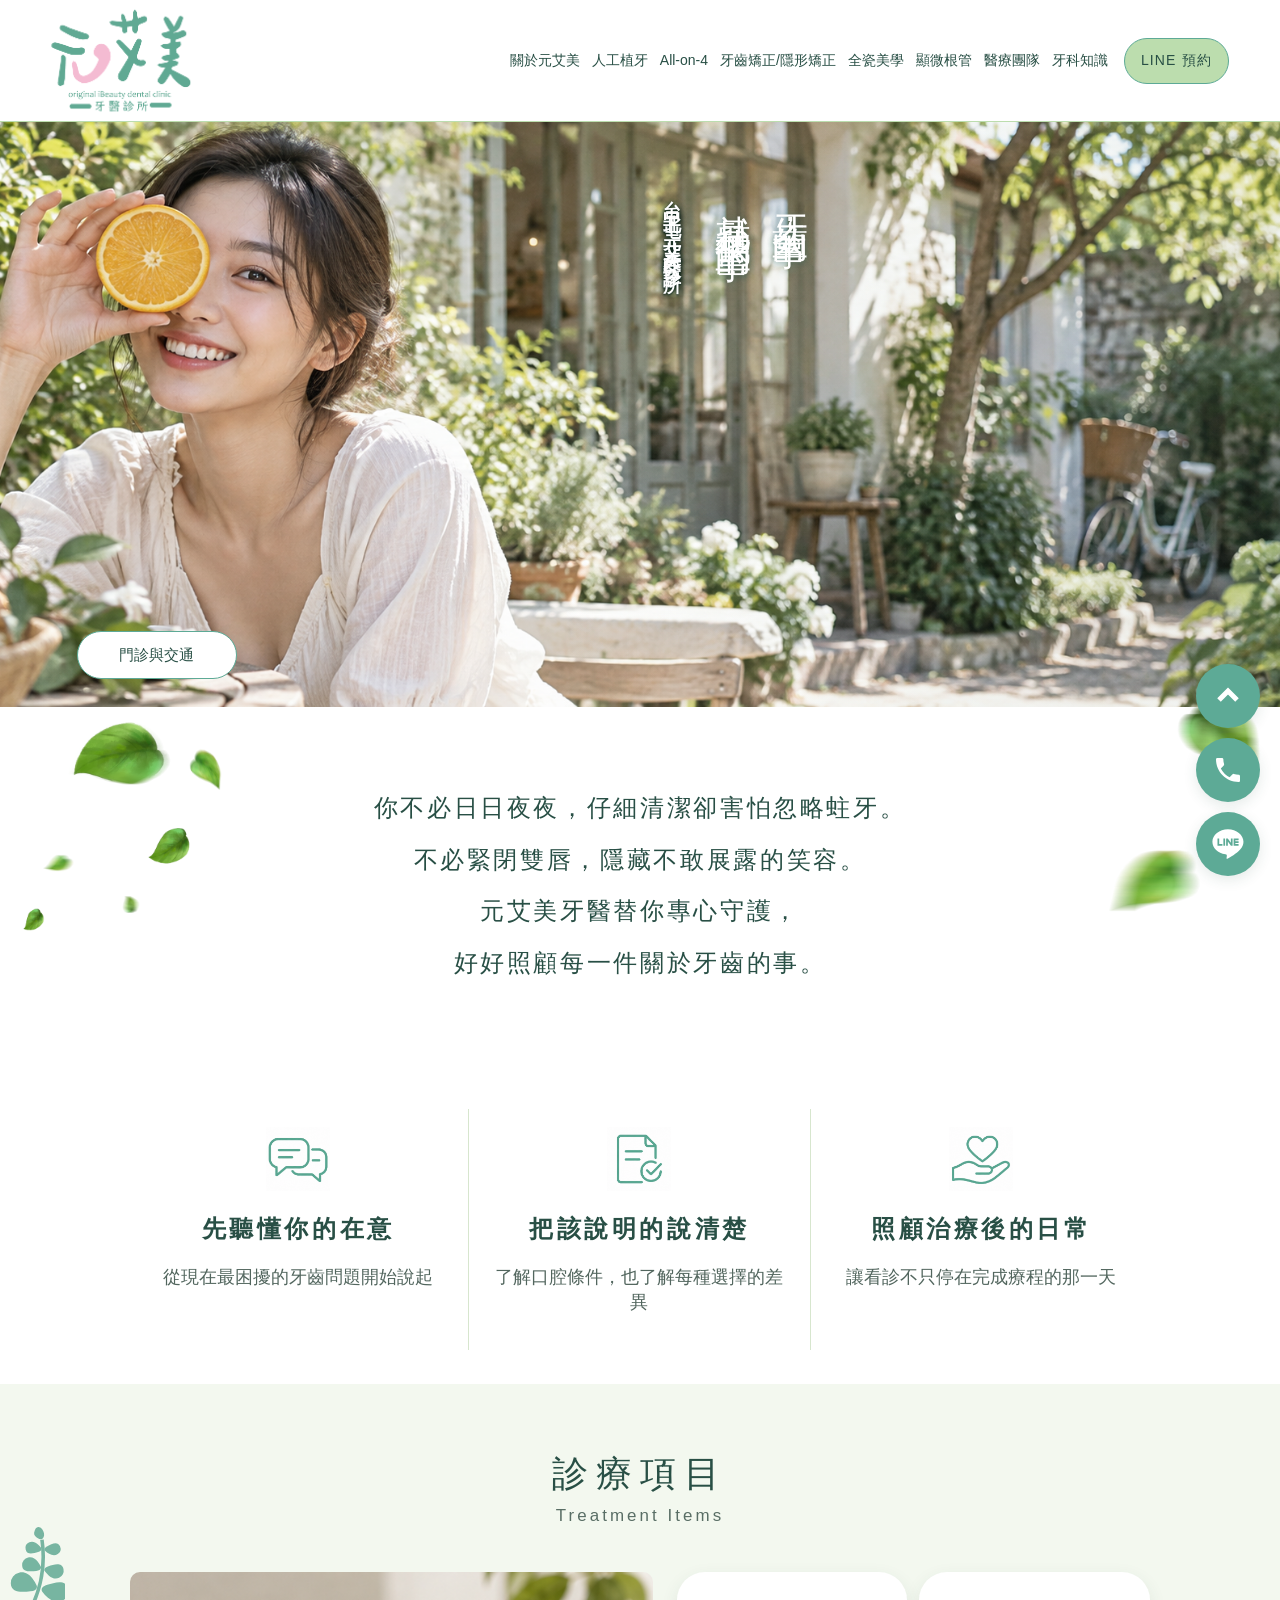
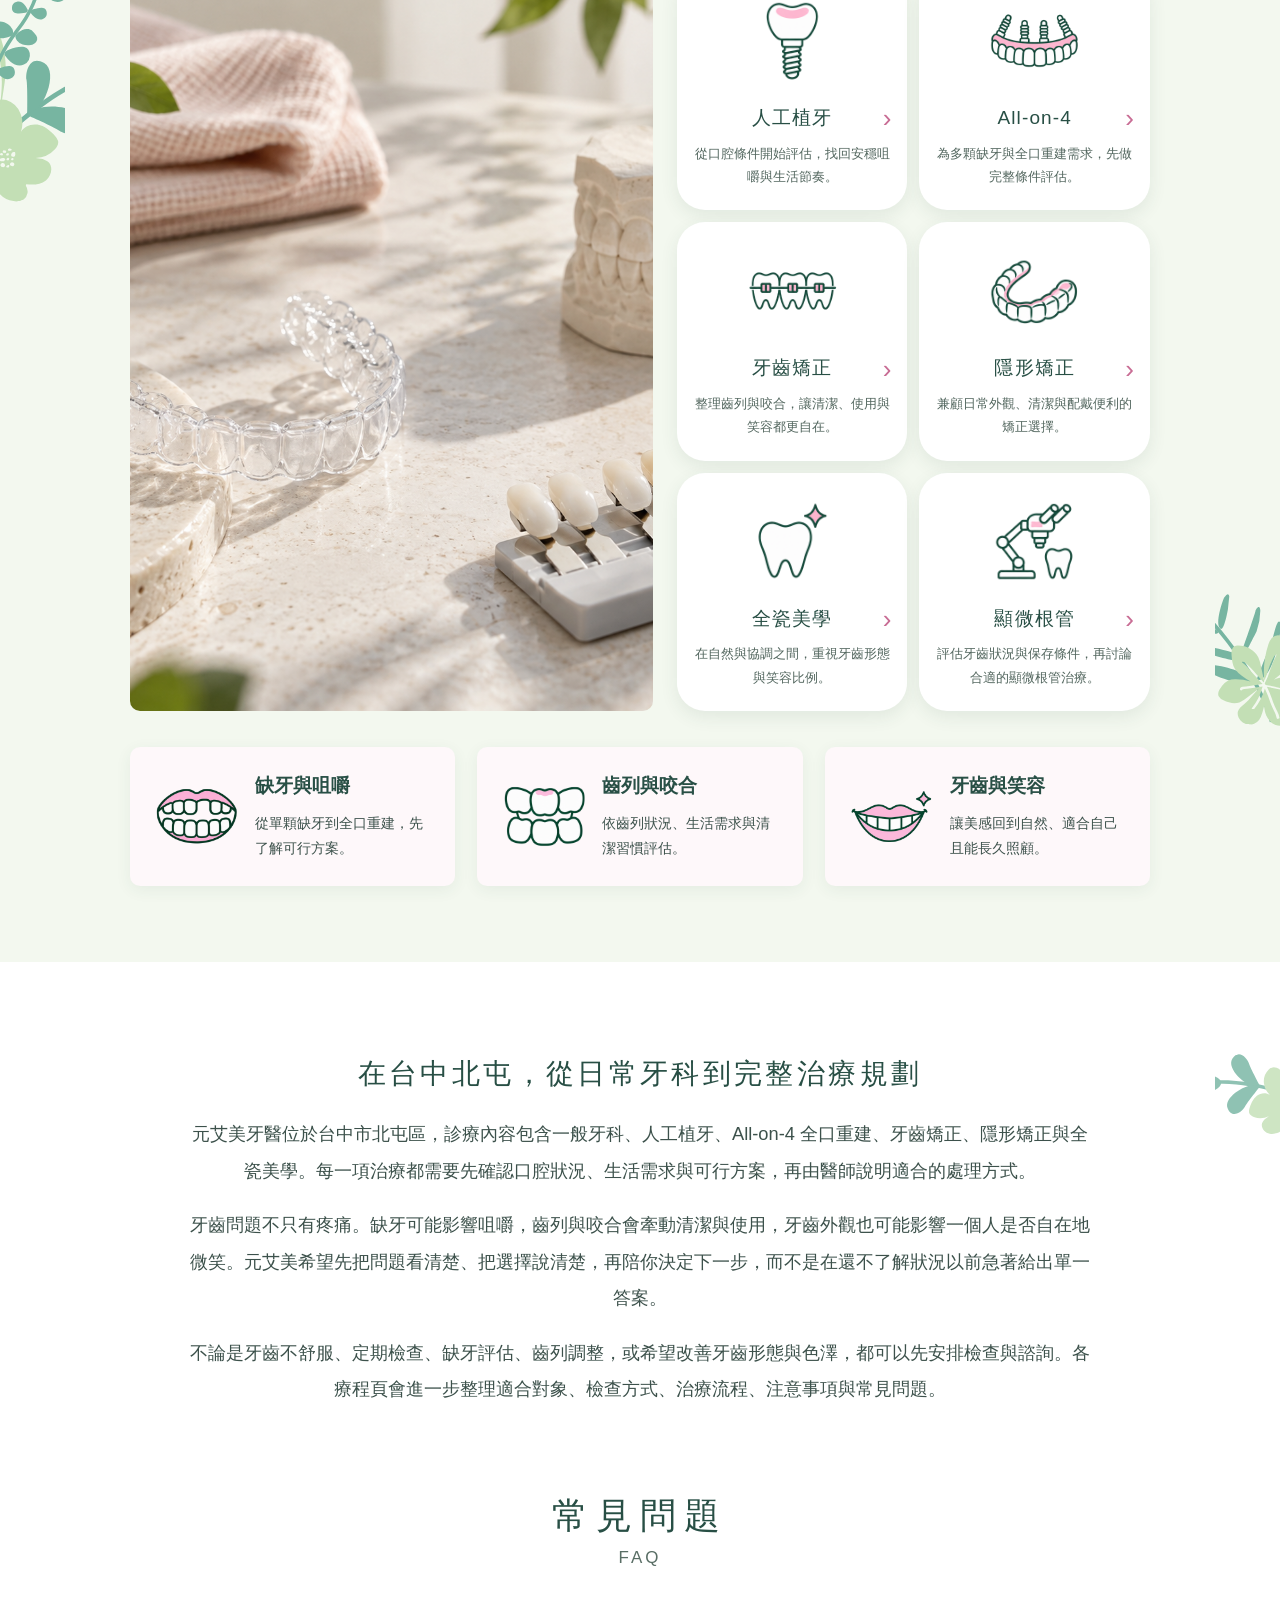
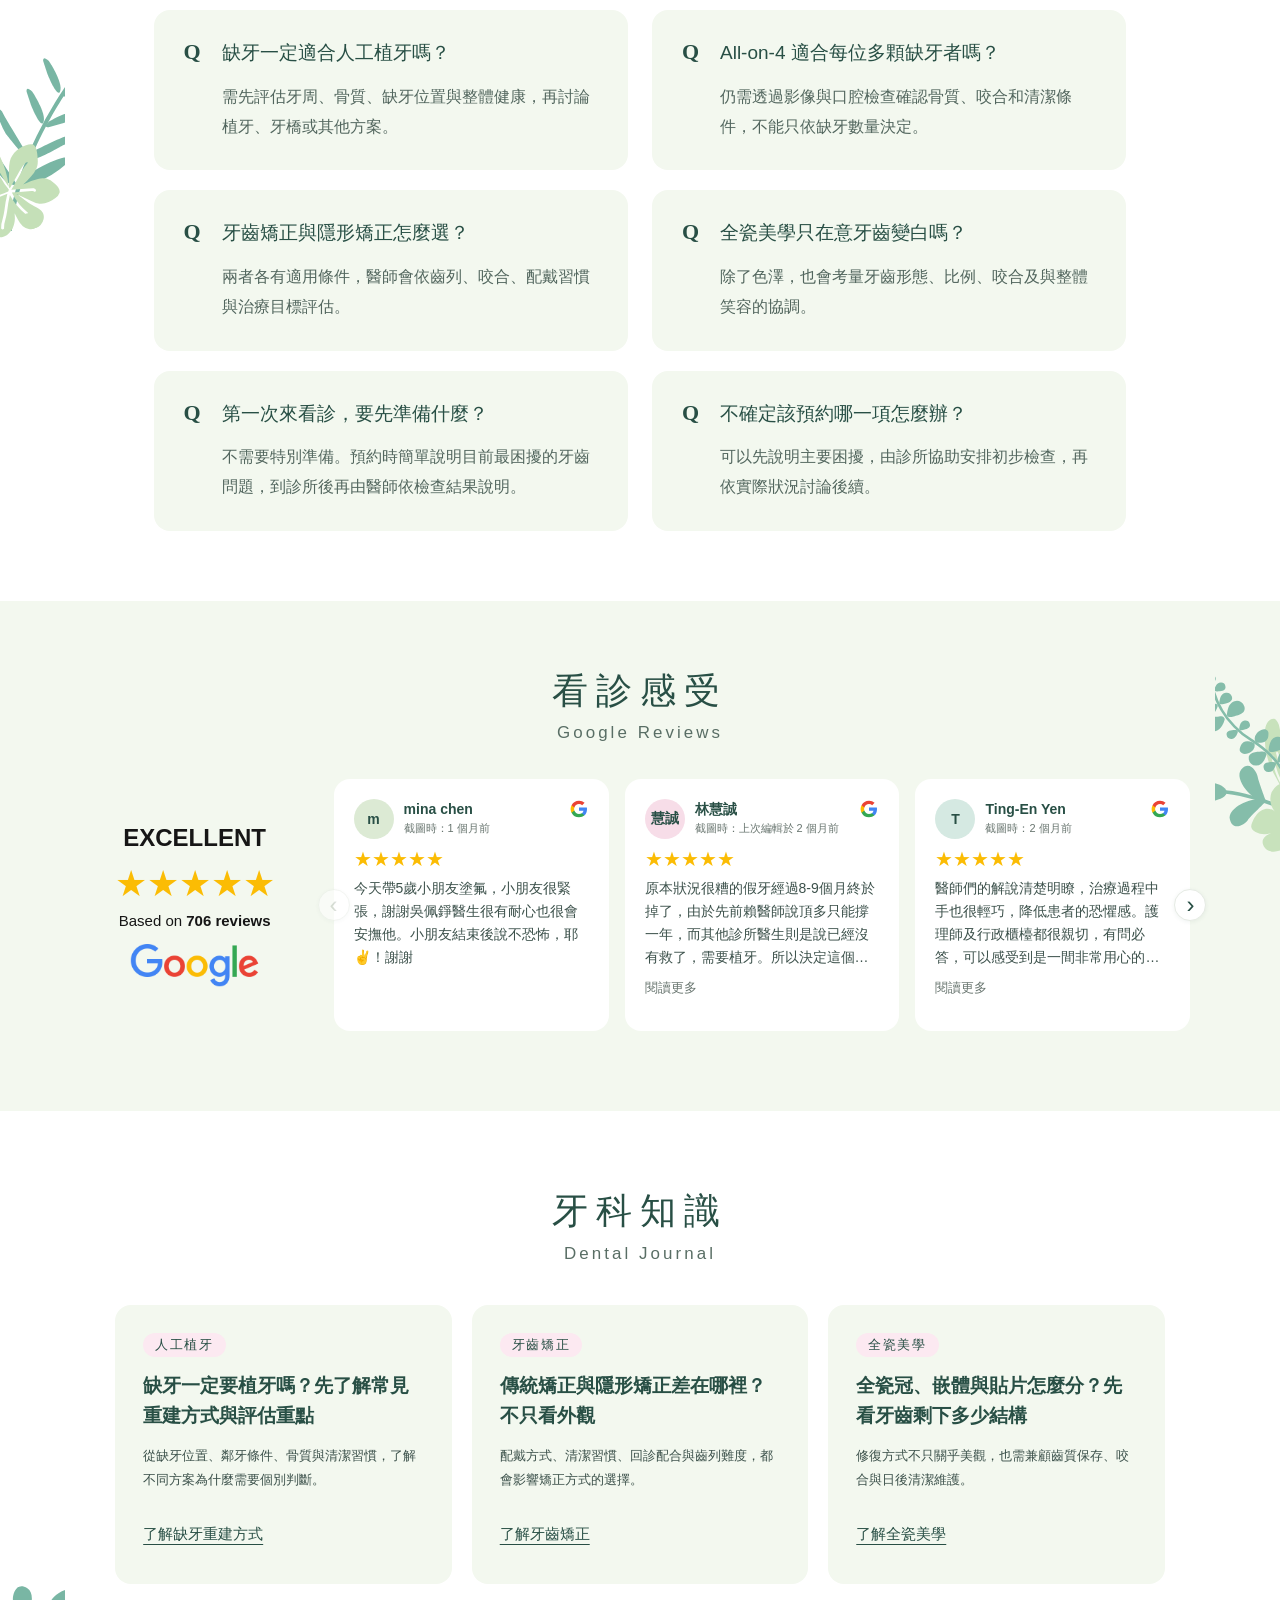
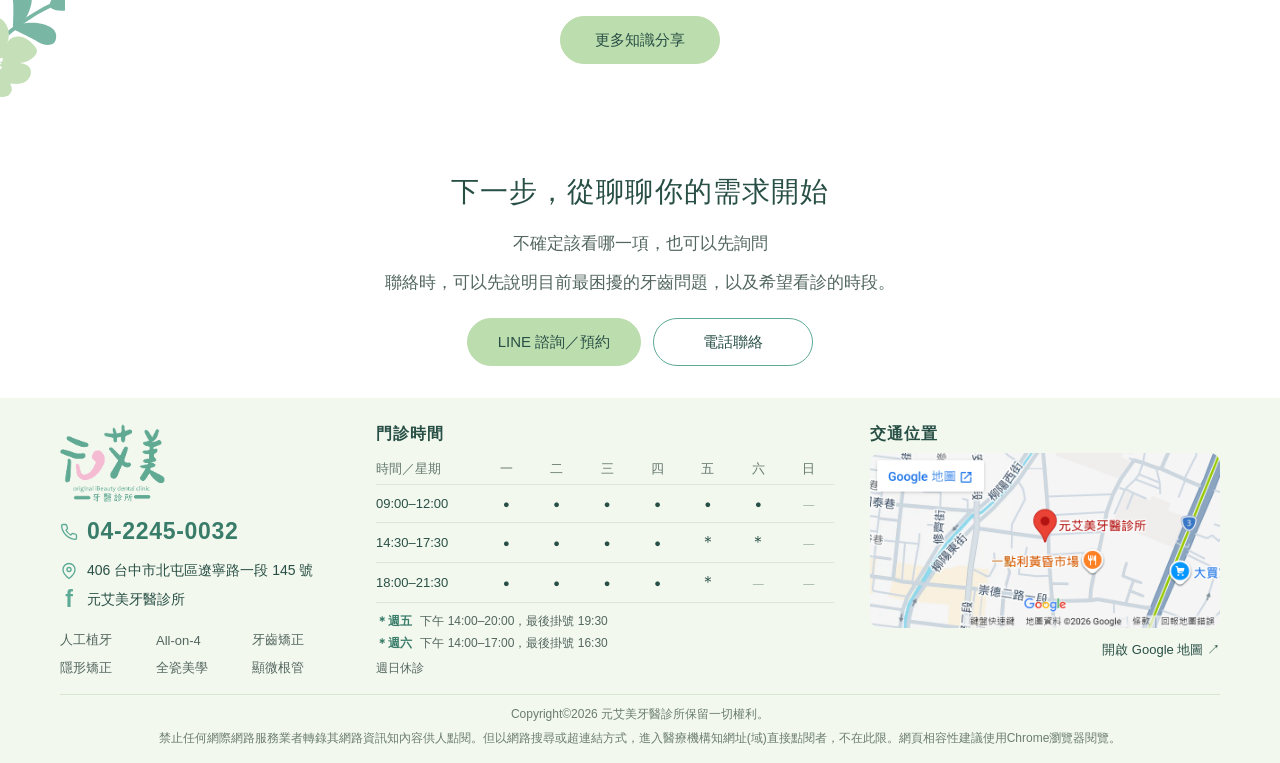
==== index.html @ 0057e857 "Remove implant reading guide and extend subtle page motion" ====
<!doctype html><html lang="zh-Hant"><head><meta charset="utf-8"><meta name="viewport" content="width=device-width,initial-scale=1"><title>審稿預覽｜元艾美牙醫｜台中北屯牙醫・人工植牙・牙齒矯正・全瓷美學</title><meta name="description" content="元艾美牙醫位於台中北屯，提供一般牙科、人工植牙、All-on-4、牙齒矯正、隱形矯正與全瓷美學等診療服務。先了解需求與口腔條件，再一起討論合適的治療方式。"><style>
*{box-sizing:border-box}body{margin:0;color:#3c514b;font-family:"Noto Sans TC","PingFang TC",sans-serif;background:#fff}.nav{height:92px;display:flex;align-items:center;justify-content:space-between;padding:0 6vw;background:#fff}.nav img{width:154px;height:auto}.navlinks{display:flex;gap:34px;align-items:center;font-size:15px;letter-spacing:.12em}.book{border:1px solid #5daa96;border-radius:99px;padding:12px 22px;color:#284f45}.hero{position:relative;height:585px;background:url('yuan-aimei-v2-assets/hero-triptych.png') center/cover no-repeat}.hero-copy{position:absolute;left:34.5%;top:11%;writing-mode:vertical-rl;color:#fff;text-shadow:0 2px 7px #255f5477;font-size:36px;font-weight:500;letter-spacing:.18em;line-height:1.6}.hero-copy small{font-size:15px;letter-spacing:.25em;margin-left:18px}.intro{position:relative;text-align:center;padding:76px 18% 86px;background:#fff}.intro p{font-family:"Songti TC","Noto Serif TC",serif;font-size:20px;line-height:2.15;letter-spacing:.11em;margin:0;color:#3c514b}.leaf{position:absolute;width:190px;opacity:.6}.leaf.l{left:0;bottom:0}.leaf.r{right:0;top:8px;transform:rotate(180deg)}.section-title{text-align:center;padding-top:66px}.section-title h2{margin:0;color:#284f45;font-weight:500;font-size:34px;letter-spacing:.22em}.section-title i{display:block;width:72px;height:1px;background:#f9c2db;margin:15px auto}.section-title p{margin:0;color:#596e65;letter-spacing:.18em}.treatments{background:#f3f8ef;padding-bottom:76px;position:relative}.treat-flow{max-width:1020px;margin:44px auto 0;display:grid;grid-template-columns:1.05fr .95fr;gap:0;align-items:stretch}.photo-block{min-height:395px;background:url('yuan-aimei-v2-assets/hero-triptych.png') 8% center/auto 100% no-repeat}.treat-list{background:#fff;padding:34px 42px;display:grid;grid-template-columns:1fr 1fr;gap:0}.treat{padding:19px 12px;border-bottom:1px solid #d7e6ce}.treat:nth-child(odd){border-right:1px solid #d7e6ce}.treat b{display:block;color:#284f45;font-size:19px;letter-spacing:.12em;margin-bottom:8px;font-weight:500}.treat span{font-size:13px;line-height:1.7;color:#52665e}.seo-copy{padding:70px 12vw;background:#fff}.seo-copy h2{text-align:center;color:#284f45;font-size:28px;letter-spacing:.12em;font-weight:500}.seo-copy>p{max-width:900px;margin:18px auto;line-height:2;color:#3c514b;text-align:center}.faq{max-width:1000px;margin:40px auto 0;display:grid;grid-template-columns:repeat(3,1fr);gap:18px}.faq article{padding:24px;background:#f3f8ef;border-top:3px solid #f9c2db}.faq h3{font-size:17px;color:#284f45;margin:0 0 12px}.faq p{font-size:13px;line-height:1.8;margin:0}.reviews{padding:0 7vw 80px;background:#fff}.review-wrap{max-width:1050px;margin:40px auto 0;display:grid;grid-template-columns:220px 1fr;gap:36px}.rating{border-right:1px solid #d7e6ce;padding:8px 30px 8px 0}.rating strong{font-size:55px;color:#284f45;font-weight:400}.rating div{color:#284f45;font-size:24px;letter-spacing:.1em}.quotes{display:grid;grid-template-columns:repeat(3,1fr);gap:17px}.quote{border-top:3px solid #f9c2db;background:#f6faf3;padding:22px;min-height:145px}.quote p{height:9px;background:#dce8d4;border-radius:6px;margin:12px 0}.quote p:last-child{width:62%}.knowledge{background:#f3f8ef;padding:10px 9vw 75px}.knowledge-grid{max-width:1050px;margin:40px auto 0;display:grid;grid-template-columns:repeat(3,1fr);gap:20px}.knowledge article{background:#fff;padding:28px;min-height:190px}.knowledge small{color:#284f45;letter-spacing:.12em}.knowledge h3{color:#284f45;font-size:19px;line-height:1.55;margin:14px 0}.knowledge p{font-size:13px;line-height:1.8}.contact{background:#fff;padding:72px 8vw;display:grid;grid-template-columns:1fr 1fr;gap:65px;align-items:center}.contact h2{font-family:"Songti TC","Noto Serif TC",serif;color:#284f45;font-size:31px;font-weight:500;letter-spacing:.08em}.contact p{line-height:1.9}.info{margin-top:22px;color:#284f45;line-height:2.4}.map{height:260px;background:linear-gradient(135deg,#f4f5f2,#dce8d4);position:relative;overflow:hidden}.map:before,.map:after{content:"";position:absolute;background:#fff9}.map:before{width:150%;height:28px;left:-20%;top:44%;transform:rotate(-12deg)}.map:after{height:150%;width:25px;left:52%;top:-20%;transform:rotate(8deg)}.pin{position:absolute;z-index:2;left:52%;top:43%;width:28px;height:28px;border-radius:50% 50% 50% 0;background:#5daa96;transform:rotate(-45deg)}.map label{position:absolute;z-index:2;left:57%;top:41%;color:#284f45;font-weight:600}.footer{height:130px;background:#284f45;color:#fff;display:flex;align-items:center;justify-content:space-between;padding:0 7vw}.footer img{width:150px;filter:brightness(0) invert(1);opacity:.95}.footer span{font-size:13px;letter-spacing:.15em}.note{text-align:center;font-size:12px;color:#596e65;padding:16px;background:#fff}
</style><link rel="stylesheet" href="brand.css?v=6b4bbaf9f93b"><link rel="stylesheet" href="botanical.css?v=67f52b9c0e47"><link rel="stylesheet" href="header.css?v=f753c201d08e"><style id="home-footer-design">/* 頁尾進入畫面時收起浮動快捷鈕，避免遮住門診資訊；離開頁尾即恢復。 */
body.home-footer-in-view .floating-contact-actions { visibility:hidden; pointer-events:none; }
/* 首頁下方採淡綠／白／淡綠交錯；只改底色，保留原有區塊與頁尾高度。 */
.reviews.reviews-preview { background:#f3f8ef; }
.reviews.reviews-preview .google-review-card { background:#fff; }
#dental-journal { background:#fff; background-image:none; }
#dental-journal .knowledge-grid > article { background:#f3f8ef; }
</style><link rel="stylesheet" href="clinic-footer.css?v=47f2d3605584"><meta name="robots" content="noindex,nofollow"><link rel="stylesheet" href="ux-preview.css?v=2262ccba97ec"><link rel="stylesheet" href="ux-motion.css?v=338545296c63"><style id="manual-review-design">/* 參考豐美晴悦的卡片資訊順序；保留元艾美底色、欄寬及手動精選內容。 */
.reviews-preview .review-slider { position:relative; }
.reviews-preview .google-review-track { scrollbar-width:none; padding-bottom:0; }
.reviews-preview .google-review-track::-webkit-scrollbar { display:none; }
.reviews-preview .google-review-card { padding:20px; display:flex; flex-direction:column; min-height:252px; }
.reviews-preview .review-person { display:grid; grid-template-columns:40px minmax(0,1fr) 20px; gap:10px; align-items:start; }
.reviews-preview .review-avatar { width:40px; height:40px; font-size:14px; }
.reviews-preview .review-person h3 { font-size:14px; line-height:1.45; }
.reviews-preview .review-date { font-size:11px; line-height:1.45; margin-top:2px; }
.reviews-preview .review-google-link { display:grid; place-items:center; width:28px; height:28px; margin:-4px; border-radius:4px; }
.reviews-preview .review-google-link img { display:block; width:20px; height:20px; }
.reviews-preview .review-five-stars { color:#FBBC04; font-size:20px; letter-spacing:0; margin:10px 0 8px; }
.reviews-preview .review-body { font-size:14px; line-height:1.65; overflow-wrap:anywhere; }
.reviews-preview .review-expand { width:fit-content; font-size:13px; line-height:1.5; margin:7px 0 0; padding:2px 0; text-decoration:none; color:#68756F; }
.reviews-preview .review-navigation { position:absolute; inset:0; z-index:2; pointer-events:none; }
.reviews-preview .review-navigation button { position:absolute; top:50%; transform:translateY(-50%); width:32px; height:32px; font-size:24px; background:#fff; border:1px solid #E6EBE4; box-shadow:0 1px 4px #284f4512; pointer-events:auto; }
.reviews-preview .review-previous { left:-16px; }
.reviews-preview .review-next { right:-16px; }
.reviews-preview .review-navigation button:disabled { opacity:.5; }
.reviews-preview .review-google-link:focus-visible { outline:2px solid var(--brand-deep); outline-offset:3px; }
.reviews-preview .review-expand[hidden] { display:none; }
@media(hover:hover) { .reviews-preview .review-expand:hover { color:var(--brand-deep); text-decoration:underline; } }
@media(max-width:767px) {
 .reviews-preview .google-review-card { flex-basis:100%; min-height:250px; padding:20px; }
 .reviews-preview .review-navigation button { width:40px; height:40px; }
 .reviews-preview .review-previous { left:-20px; }
 .reviews-preview .review-next { right:-20px; }
 .reviews-preview .review-body { font-size:15px; }
}
</style><style id="knowledge-home-entry">#dental-journal .knowledge-more { display:flex; justify-content:center; margin-top:32px; position:relative; z-index:1; }
@media(max-width:767px) { #dental-journal .knowledge-more { margin-top:26px; } }</style><link rel="stylesheet" href="knowledge-buttons.css?v=727f29ca28c6"><link rel="stylesheet" href="home-booking.css?v=3daee7c56694"></head><body><a class="ux-skip" href="#main-content">跳到主要內容</a>
<header class="nav site-header">
  <a class="site-header-logo" href="index.html" aria-label="元艾美牙醫診所首頁"><img src="yuan-aimei-v2-assets/clinic-wordmark.svg" alt="元艾美牙醫診所"></a>
  <button class="header-menu-toggle" type="button" aria-controls="primary-navigation" aria-expanded="false" aria-label="開啟選單"><svg viewBox="0 0 24 24" fill="none" stroke="currentColor" stroke-width="1.8" stroke-linecap="round" aria-hidden="true"><path d="M4 6h16M4 12h16M4 18h16"/></svg></button>
  <nav class="navlinks site-header-links" id="primary-navigation" aria-label="主要導覽">
    <a class="ux-mobile-only" href="tel:+886422450032">電話聯絡</a><a class="ux-mobile-only" href="#contact">門診與交通</a><a href="index.html#about-clinic">關於元艾美</a>
    <a class="header-treatment" href="implant.html">人工植牙</a>
    <a class="header-treatment" href="all-on-4.html">All-on-4</a>
    <a class="header-treatment" href="orthodontics.html">牙齒矯正/隱形矯正</a>
    <a class="header-treatment" href="ceramic-dsd.html">全瓷美學</a>
    <a class="header-treatment" href="microscopic-endodontics.html">顯微根管</a>
    <a href="team.html">醫療團隊</a>
    <a href="knowledge-preview.html#list">牙科知識</a>
  </nav>
  <a class="book header-book" href="https://page.line.me/307baiqp" target="_blank" rel="noopener noreferrer" aria-label="透過 LINE 預約看診（另開視窗）">LINE 預約</a>
</header><main id="main-content" tabindex="-1">
<section id="top" class="hero" style="background-image:linear-gradient(90deg,transparent 0%,transparent 42%,rgba(34,92,78,.06) 100%),url('yuan-aimei-v2-assets/hero-seamless-v3.png')"><h1 class="hero-copy" style="left:55%">牙齒的事，<br>就是我們的事！<small class="hero-location">台中北屯・元艾美牙醫診所</small></h1><nav class="ux-hero-actions" aria-label="首頁快捷入口"><a class="ux-button ux-button-secondary" href="#contact">門診與交通</a></nav></section>
<section class="intro" id="about-clinic" data-botanical="intro"><div class="botanical-layer" aria-hidden="true"><span class="botanical-rail botanical-rail--left"><img class="botanical-sprig" src="yuan-aimei-v2-assets/leaf_L.svg" alt="" width="601.75" height="804.48" draggable="false"></span><span class="botanical-rail botanical-rail--right"><img class="botanical-sprig" src="yuan-aimei-v2-assets/leaf_R.svg" alt="" width="356.04" height="658.12" draggable="false"></span></div><p>你不必日日夜夜，仔細清潔卻害怕忽略蛀牙。<br>不必緊閉雙唇，隱藏不敢展露的笑容。<br>元艾美牙醫替你專心守護，<br>好好照顧每一件關於牙齒的事。</p></section>
<section class="care-values" style="padding:34px 10vw;background:#fff;display:grid;grid-template-columns:repeat(3,1fr);gap:0;text-align:center;color:#284f45"><div style="padding:18px;border-right:1px solid #d7e6ce"><span class="care-value-icon care-icon-listening" aria-hidden="true"><img src="yuan-aimei-v2-assets/care-icons-approved.png" width="1942" height="809" alt=""></span><b style="letter-spacing:.15em">先聽懂你的在意</b><p style="color:#52665e">從現在最困擾的牙齒問題開始說起</p></div><div style="padding:18px;border-right:1px solid #d7e6ce"><span class="care-value-icon care-icon-explanation" aria-hidden="true"><img src="yuan-aimei-v2-assets/care-icons-approved.png" width="1942" height="809" alt=""></span><b style="letter-spacing:.15em">把該說明的說清楚</b><p style="color:#52665e">了解口腔條件，也了解每種選擇的差異</p></div><div style="padding:18px"><span class="care-value-icon care-icon-aftercare" aria-hidden="true"><img src="yuan-aimei-v2-assets/care-icons-approved.png" width="1942" height="809" alt=""></span><b style="letter-spacing:.15em">照顧治療後的日常</b><p style="color:#52665e">讓看診不只停在完成療程的那一天</p></div></section>
<section class="treatments" data-botanical="treatments"><div class="botanical-layer" aria-hidden="true"><span class="botanical-rail botanical-rail--left"><img class="botanical-sprig" src="yuan-aimei-v2-assets/decor-botanical-right.svg" alt="" width="128.97" height="176.36" draggable="false"></span><span class="botanical-rail botanical-rail--right"><img class="botanical-sprig" src="yuan-aimei-v2-assets/decor-botanical-left.svg" alt="" width="92.26" height="85.46" draggable="false"></span></div><div class="section-title"><h2>診療項目</h2><i></i><p>Treatment Items</p></div><div class="treat-flow"><div class="photo-block" style="background-image:url('yuan-aimei-v2-assets/treatment-stilllife-v5.png');background-position:center;background-size:cover"></div><div class="treat-list"><a class="treat" href="implant.html" aria-label="了解人工植牙療程"><span class="treat-icon" aria-hidden="true"><img src="yuan-aimei-v2-assets/treatment-icons-duotone.png" alt="" width="1536" height="1024" style="width:342.309px;left:-3.257px;top:-20.743px"></span><span class="treat-heading"><b>人工植牙</b><span class="treat-arrow" aria-hidden="true">›</span></span><span class="treat-description">從口腔條件開始評估，找回安穩咀嚼與生活節奏。</span></a><a class="treat" href="all-on-4.html" aria-label="了解All-on-4療程"><span class="treat-icon" aria-hidden="true"><img src="yuan-aimei-v2-assets/treatment-icons-duotone.png" alt="" width="1536" height="1024" style="width:275.853px;left:-88.669px;top:-7.082px"></span><span class="treat-heading"><b>All-on-4</b><span class="treat-arrow" aria-hidden="true">›</span></span><span class="treat-description">為多顆缺牙與全口重建需求，先做完整條件評估。</span></a><a class="treat" href="orthodontics.html" aria-label="了解牙齒矯正療程"><span class="treat-icon" aria-hidden="true"><img src="yuan-aimei-v2-assets/treatment-icons-duotone.png" alt="" width="1536" height="1024" style="width:304.432px;left:-206.090px;top:-15.450px"></span><span class="treat-heading"><b>牙齒矯正</b><span class="treat-arrow" aria-hidden="true">›</span></span><span class="treat-description">整理齒列與咬合，讓清潔、使用與笑容都更自在。</span></a><a class="treat" href="orthodontics.html#invisalign" aria-label="了解隱形矯正療程"><span class="treat-icon" aria-hidden="true"><img src="yuan-aimei-v2-assets/treatment-icons-duotone.png" alt="" width="1536" height="1024" style="width:348.371px;left:-10.515px;top:-125.784px"></span><span class="treat-heading"><b>隱形矯正</b><span class="treat-arrow" aria-hidden="true">›</span></span><span class="treat-description">兼顧日常外觀、清潔與配戴便利的矯正選擇。</span></a><a class="treat" href="ceramic-dsd.html" aria-label="了解全瓷美學療程"><span class="treat-icon" aria-hidden="true"><img src="yuan-aimei-v2-assets/treatment-icons-duotone.png" alt="" width="1536" height="1024" style="width:358.707px;left:-134.623px;top:-125.713px"></span><span class="treat-heading"><b>全瓷美學</b><span class="treat-arrow" aria-hidden="true">›</span></span><span class="treat-description">在自然與協調之間，重視牙齒形態與笑容比例。</span></a><a class="treat" href="microscopic-endodontics.html" aria-label="了解顯微根管療程"><span class="treat-icon" aria-hidden="true"><img src="yuan-aimei-v2-assets/treatment-icons-duotone.png" alt="" width="1536" height="1024" style="width:344.276px;left:-242.931px;top:-118.621px"></span><span class="treat-heading"><b>顯微根管</b><span class="treat-arrow" aria-hidden="true">›</span></span><span class="treat-description">評估牙齒狀況與保存條件，再討論合適的顯微根管治療。</span></a></div></div><div class="treatment-groups"><div class="need-item"><span class="need-icon" aria-hidden="true"><img src="yuan-aimei-v2-assets/needs-icons-pink-gum-v5.png" alt="" width="2171" height="724" style="clip-path:inset(19.337016574585636% 71.11929986181484% 31.491712707182316% 4.836480884385076%);width:335.2895752895753px;left:-14.525096525096526px;top:-13.11196911196911px"></span><div class="need-copy"><b>缺牙與咀嚼</b><p>從單顆缺牙到全口重建，先了解可行方案。</p></div></div><div class="need-item"><span class="need-icon" aria-hidden="true"><img src="yuan-aimei-v2-assets/needs-icons-white-teeth-v4.png" alt="" width="2172" height="724" style="clip-path:inset(22.23756906077348% 40.00920810313075% 31.629834254143645% 39.134438305709025%);width:386.9933184855234px;left:-149.80400890868597px;top:-22.44097995545657px"></span><div class="need-copy"><b>齒列與咬合</b><p>依齒列狀況、生活需求與清潔習慣評估。</p></div></div><div class="need-item"><span class="need-icon" aria-hidden="true"><img src="yuan-aimei-v2-assets/needs-icons-white-teeth-v4.png" alt="" width="2172" height="724" style="clip-path:inset(19.337016574585636% 5.386740331491713% 32.87292817679558% 69.7513812154696%);width:324.17910447761193px;left:-224.4179104477612px;top:-10.71641791044776px"></span><div class="need-copy"><b>牙齒與笑容</b><p>讓美感回到自然、適合自己且能長久照顧。</p></div></div></div></section>
<section class="seo-copy" data-botanical="seo-copy"><div class="botanical-layer" aria-hidden="true"><span class="botanical-rail botanical-rail--left"><img class="botanical-sprig" src="yuan-aimei-v2-assets/decor-botanical-left.svg" alt="" width="92.26" height="85.46" draggable="false"></span><span class="botanical-rail botanical-rail--right"><img class="botanical-sprig" src="yuan-aimei-v2-assets/decor-botanical-footer.svg" alt="" width="129.03" height="90.54" draggable="false"></span></div><h2>在台中北屯，從日常牙科到完整治療規劃</h2><p>元艾美牙醫位於台中市北屯區，診療內容包含一般牙科、人工植牙、All-on-4 全口重建、牙齒矯正、隱形矯正與全瓷美學。每一項治療都需要先確認口腔狀況、生活需求與可行方案，再由醫師說明適合的處理方式。</p><p>牙齒問題不只有疼痛。缺牙可能影響咀嚼，齒列與咬合會牽動清潔與使用，牙齒外觀也可能影響一個人是否自在地微笑。元艾美希望先把問題看清楚、把選擇說清楚，再陪你決定下一步，而不是在還不了解狀況以前急著給出單一答案。</p><p>不論是牙齒不舒服、定期檢查、缺牙評估、齒列調整，或希望改善牙齒形態與色澤，都可以先安排檢查與諮詢。各療程頁會進一步整理適合對象、檢查方式、治療流程、注意事項與常見問題。</p><section class="faq-block" id="faq" aria-labelledby="faq-heading"><div class="section-title"><h2 id="faq-heading">常見問題</h2><p>FAQ</p></div><div class="faq"><article><div class="faq-question"><span class="faq-q" aria-hidden="true">Q</span><h3>缺牙一定適合人工植牙嗎？</h3></div><p>需先評估牙周、骨質、缺牙位置與整體健康，再討論植牙、牙橋或其他方案。</p></article><article><div class="faq-question"><span class="faq-q" aria-hidden="true">Q</span><h3>All-on-4 適合每位多顆缺牙者嗎？</h3></div><p>仍需透過影像與口腔檢查確認骨質、咬合和清潔條件，不能只依缺牙數量決定。</p></article><article><div class="faq-question"><span class="faq-q" aria-hidden="true">Q</span><h3>牙齒矯正與隱形矯正怎麼選？</h3></div><p>兩者各有適用條件，醫師會依齒列、咬合、配戴習慣與治療目標評估。</p></article><article><div class="faq-question"><span class="faq-q" aria-hidden="true">Q</span><h3>全瓷美學只在意牙齒變白嗎？</h3></div><p>除了色澤，也會考量牙齒形態、比例、咬合及與整體笑容的協調。</p></article><article><div class="faq-question"><span class="faq-q" aria-hidden="true">Q</span><h3>第一次來看診，要先準備什麼？</h3></div><p>不需要特別準備。預約時簡單說明目前最困擾的牙齒問題，到診所後再由醫師依檢查結果說明。</p></article><article><div class="faq-question"><span class="faq-q" aria-hidden="true">Q</span><h3>不確定該預約哪一項怎麼辦？</h3></div><p>可以先說明主要困擾，由診所協助安排初步檢查，再依實際狀況討論後續。</p></article></div></section></section>
<section class="reviews reviews-preview" aria-labelledby="reviews-heading" data-botanical="reviews"><div class="botanical-layer" aria-hidden="true"><span class="botanical-rail botanical-rail--right"><img class="botanical-sprig" src="yuan-aimei-v2-assets/decor-botanical-right.svg" alt="" width="128.97" height="176.36" draggable="false"></span></div><div class="section-title"><h2 id="reviews-heading">看診感受</h2><p>Google Reviews</p></div><div class="google-reviews-layout"><div class="google-review-summary"><p class="summary-label">EXCELLENT</p><div class="review-summary-stars" role="img" aria-label="Google 整體評分 4.9 分，滿分 5 分">★★★★★</div><p class="review-total" title="Google 評論總數，查核日期：2026-10-21">Based on <strong>706 reviews</strong></p><img class="review-google-logo" src="yuan-aimei-v2-assets/google-logo.png" alt="Google" width="184" height="60"></div><div class="google-review-carousel"><div class="review-slider"><div class="review-navigation"><button type="button" class="review-previous" aria-label="上一則評論" aria-controls="google-review-track">‹</button><button type="button" class="review-next" aria-label="下一則評論" aria-controls="google-review-track">›</button></div><div class="google-review-track" id="google-review-track" tabindex="0" role="region" aria-label="五星精選評論，可橫向捲動"><article class="google-review-card"><div class="review-person"><span class="review-avatar avatar-0" aria-hidden="true">m</span><div><h3>mina chen</h3><p class="review-date">截圖時：1 個月前</p></div><a class="review-google-link" href="https://share.google/TOqvfu8f8p6e2fmmV" target="_blank" rel="noopener noreferrer" aria-label="查看 mina chen 的 Google 原文（另開分頁）"><img src="yuan-aimei-v2-assets/google-g.svg" alt="" width="20" height="20"></a></div><div class="review-five-stars" role="img" aria-label="5 顆星，滿分 5 顆星">★★★★★</div><p class="review-body" id="review-selected-0">今天帶5歲小朋友塗氟，小朋友很緊張，謝謝吳佩錚醫生很有耐心也很會安撫他。小朋友結束後說不恐怖，耶✌️！謝謝</p><button class="review-expand" type="button" aria-expanded="false" aria-controls="review-selected-0">閱讀更多</button></article><article class="google-review-card"><div class="review-person"><span class="review-avatar avatar-1" aria-hidden="true">慧誠</span><div><h3>林慧誠</h3><p class="review-date">截圖時：上次編輯於 2 個月前</p></div><a class="review-google-link" href="https://share.google/InLMEKCol7KzMtWpi" target="_blank" rel="noopener noreferrer" aria-label="查看 林慧誠 的 Google 原文（另開分頁）"><img src="yuan-aimei-v2-assets/google-g.svg" alt="" width="20" height="20"></a></div><div class="review-five-stars" role="img" aria-label="5 顆星，滿分 5 顆星">★★★★★</div><p class="review-body" id="review-selected-1">原本狀況很糟的假牙經過8-9個月終於掉了，由於先前賴醫師說頂多只能撐一年，而其他診所醫生則是說已經沒有救了，需要植牙。所以決定這個門牙就直接植牙,一勞永逸。補的骨粉經過兩周拆線後狀況良好，醫師說癒合的不錯，讓我安心了許多。謝謝賴醫師的技術和細心。<br>‐------‐-------------‐---------‐----------------<br>經過一年多的療程，今天終於完成整個植牙流程了，看到一個好的牢固的牙齒，真的謝謝賴醫師的細心和專業。雖然整個時程有點長，但這樣的時程是值得的。</p><button class="review-expand" type="button" aria-expanded="false" aria-controls="review-selected-1">閱讀更多</button></article><article class="google-review-card"><div class="review-person"><span class="review-avatar avatar-2" aria-hidden="true">T</span><div><h3>Ting-En Yen</h3><p class="review-date">截圖時：2 個月前</p></div><a class="review-google-link" href="https://share.google/f0omguu9F5PZKfp9o" target="_blank" rel="noopener noreferrer" aria-label="查看 Ting-En Yen 的 Google 原文（另開分頁）"><img src="yuan-aimei-v2-assets/google-g.svg" alt="" width="20" height="20"></a></div><div class="review-five-stars" role="img" aria-label="5 顆星，滿分 5 顆星">★★★★★</div><p class="review-body" id="review-selected-2">醫師們的解說清楚明瞭，治療過程中手也很輕巧，降低患者的恐懼感。護理師及行政櫃檯都很親切，有問必答，可以感受到是一間非常用心的診所！👍👍👍</p><button class="review-expand" type="button" aria-expanded="false" aria-controls="review-selected-2">閱讀更多</button></article><article class="google-review-card"><div class="review-person"><span class="review-avatar avatar-3" aria-hidden="true">瑞隆</span><div><h3>林瑞隆</h3><p class="review-date">截圖時：上次編輯於 6 個月前</p></div><a class="review-google-link" href="https://share.google/KLeoW83vpYpKgi1TV" target="_blank" rel="noopener noreferrer" aria-label="查看 林瑞隆 的 Google 原文（另開分頁）"><img src="yuan-aimei-v2-assets/google-g.svg" alt="" width="20" height="20"></a></div><div class="review-five-stars" role="img" aria-label="5 顆星，滿分 5 顆星">★★★★★</div><p class="review-body" id="review-selected-3">賴醫師非常有耐心跟專業，有問題都會細心的回答</p><button class="review-expand" type="button" aria-expanded="false" aria-controls="review-selected-3">閱讀更多</button></article><article class="google-review-card"><div class="review-person"><span class="review-avatar avatar-4" aria-hidden="true">麗芳</span><div><h3>許麗芳</h3><p class="review-date">截圖時：6 個月前</p></div><a class="review-google-link" href="https://share.google/4NN77i2BccLZqPCpW" target="_blank" rel="noopener noreferrer" aria-label="查看 許麗芳 的 Google 原文（另開分頁）"><img src="yuan-aimei-v2-assets/google-g.svg" alt="" width="20" height="20"></a></div><div class="review-five-stars" role="img" aria-label="5 顆星，滿分 5 顆星">★★★★★</div><p class="review-body" id="review-selected-4">對看牙醫很恐懼，要去看之前看了好多牙醫診所評價，最後選擇去元艾美，我運氣很好，感謝上帝，每位護理師都很親切很有耐心，診所幫我安排了林晏任醫生看診，我還是很緊張，林醫師先幫洗牙，我一點酸就放棄再洗牙，醫生建議我將會敏感的牙齒補好，還很溫柔的幫我打麻藥，蛀牙的部份確定要根管了，約下次看診，我還是很害怕，但林醫師的技術讓我有信心。謝謝元艾美的每位醫護人員。</p><button class="review-expand" type="button" aria-expanded="false" aria-controls="review-selected-4">閱讀更多</button></article><article class="google-review-card"><div class="review-person"><span class="review-avatar avatar-5" aria-hidden="true">R</span><div><h3>Rui-Xue Huang</h3><p class="review-date">截圖時：1 週前</p></div><a class="review-google-link" href="https://share.google/fiXhYSB8ndRfRoh58" target="_blank" rel="noopener noreferrer" aria-label="查看 Rui-Xue Huang 的 Google 原文（另開分頁）"><img src="yuan-aimei-v2-assets/google-g.svg" alt="" width="20" height="20"></a></div><div class="review-five-stars" role="img" aria-label="5 顆星，滿分 5 顆星">★★★★★</div><p class="review-body" id="review-selected-5">醫生細心,治療過程中會敘述可能狀況,會有心理準備及較無壓力</p><button class="review-expand" type="button" aria-expanded="false" aria-controls="review-selected-5">閱讀更多</button></article></div></div></div></div></section>
<section class="knowledge" id="dental-journal" data-botanical="knowledge"><div class="botanical-layer" aria-hidden="true"><span class="botanical-rail botanical-rail--left"><img class="botanical-sprig" src="yuan-aimei-v2-assets/decor-botanical-footer.svg" alt="" width="129.03" height="90.54" draggable="false"></span></div><div class="section-title"><h2>牙科知識</h2><i></i><p>Dental Journal</p></div><div class="knowledge-grid"><article><small>人工植牙</small><h3>缺牙一定要植牙嗎？先了解常見重建方式與評估重點</h3><p>從缺牙位置、鄰牙條件、骨質與清潔習慣，了解不同方案為什麼需要個別判斷。</p><a class="ux-text-link" href="implant.html#implant-options">了解缺牙重建方式</a></article><article><small>牙齒矯正</small><h3>傳統矯正與隱形矯正差在哪裡？不只看外觀</h3><p>配戴方式、清潔習慣、回診配合與齒列難度，都會影響矯正方式的選擇。</p><a class="ux-text-link" href="orthodontics.html">了解牙齒矯正</a></article><article><small>全瓷美學</small><h3>全瓷冠、嵌體與貼片怎麼分？先看牙齒剩下多少結構</h3><p>修復方式不只關乎美觀，也需兼顧齒質保存、咬合與日後清潔維護。</p><a class="ux-text-link" href="ceramic-dsd.html">了解全瓷美學</a></article></div><div class="knowledge-more"><a class="knowledge-more-link" href="knowledge-preview.html?v=5#list">更多知識分享</a></div></section>
<section id="home-booking" class="ux-home-booking ux-section" aria-labelledby="home-booking-title"><div class="ux-heading"><h2 id="home-booking-title">下一步，從聊聊你的需求開始</h2><div class="ux-booking-description"><p>不確定該看哪一項，也可以先詢問</p><p>聯絡時，可以先說明目前最困擾的牙齒問題，以及希望看診的時段。</p></div></div><div class="ux-actions"><a class="ux-button" href="https://page.line.me/307baiqp" target="_blank" rel="noopener noreferrer" aria-label="LINE 諮詢預約（另開視窗）">LINE 諮詢／預約</a><a class="ux-button ux-button-secondary" href="tel:+886422450032">電話聯絡</a></div></section><div class="ux-mobile-only ux-mobile-top"><a class="ux-text-link" href="#top">回到頁首</a></div></main><footer id="clinic-footer" data-footer-version="approved-v5" aria-label="元艾美牙醫診所頁尾"><div class="cf-clinic-footer-inner">
<div class="cf-footer-main" id="contact"><section aria-label="診所資訊"><div class="cf-footer-clinic-identity"><img class="cf-contact-logo" src="yuan-aimei-v2-assets/clinic-wordmark.svg" alt="元艾美牙醫診所"><div class="cf-clinic-contact-links" aria-labelledby="contact-links-heading">
      <h3 class="cf-contact-sr-only" id="contact-links-heading">聯絡我們</h3>
      <a class="cf-clinic-contact-link" href="https://goo.gl/maps/HnQeZLzpzb6wZsRm8" target="_blank" rel="noopener noreferrer"><span class="cf-contact-icon"><svg viewBox="0 0 24 24" fill="none" stroke="currentColor" stroke-width="1.8" stroke-linecap="round" stroke-linejoin="round" aria-hidden="true"><path d="M20 10c0 6-8 12-8 12S4 16 4 10a8 8 0 1 1 16 0z"/><circle cx="12" cy="10" r="2.7"/></svg></span><span><small>地址</small><span>406 台中市北屯區遼寧路一段 145 號</span></span></a>
      <a class="cf-clinic-contact-link cf-clinic-phone" href="tel:+886422450032"><span class="cf-contact-icon"><svg viewBox="0 0 24 24" fill="none" stroke="currentColor" stroke-width="1.8" stroke-linecap="round" stroke-linejoin="round" aria-hidden="true"><path d="M22 16.9v3a2 2 0 0 1-2.2 2 19.8 19.8 0 0 1-8.6-3.1 19.5 19.5 0 0 1-6-6A19.8 19.8 0 0 1 2.1 4.2 2 2 0 0 1 4.1 2h3a2 2 0 0 1 2 1.7c.1.9.4 1.8.7 2.6a2 2 0 0 1-.5 2.1L8 9.7a16 16 0 0 0 6.3 6.3l1.3-1.3a2 2 0 0 1 2.1-.5c.8.3 1.7.6 2.6.7a2 2 0 0 1 1.7 2z"/></svg></span><span><small>電話</small><span>04-2245-0032</span></span></a>
      <a class="cf-clinic-contact-link" href="https://www.facebook.com/ibeauty347/" target="_blank" rel="noopener noreferrer"><span class="cf-contact-icon cf-contact-facebook" aria-hidden="true">f</span><span><small>Facebook</small><span>元艾美牙醫診所</span></span></a>
    </div></div><details class="cf-footer-treatment-nav" open><summary>診療項目</summary><nav aria-label="診療項目"><ul><li><a href="implant.html"><span class="cf-contact-nav-label">人工植牙</span></a></li><li><a href="all-on-4.html"><span class="cf-contact-nav-label">All-on-4</span></a></li><li><a href="orthodontics.html"><span class="cf-contact-nav-label">牙齒矯正</span></a></li><li><a href="orthodontics.html#invisalign"><span class="cf-contact-nav-label">隱形矯正</span></a></li><li><a href="ceramic-dsd.html"><span class="cf-contact-nav-label">全瓷美學</span></a></li><li><a href="microscopic-endodontics.html"><span class="cf-contact-nav-label">顯微根管</span></a></li></ul></nav></details></section><div class="cf-clinic-hours" id="clinic-hours" aria-labelledby="hours-heading">
      <h3 id="hours-heading">門診時間</h3>
      <table class="cf-hours-table" aria-label="每週門診時間" aria-describedby="hours-note"><thead><tr><th scope="col">時間／星期</th><th scope="col">一</th><th scope="col">二</th><th scope="col">三</th><th scope="col">四</th><th scope="col">五</th><th scope="col">六</th><th scope="col">日</th></tr></thead><tbody><tr><th scope="row">09:00–12:00</th><td><span aria-label="看診">●</span></td><td><span aria-label="看診">●</span></td><td><span aria-label="看診">●</span></td><td><span aria-label="看診">●</span></td><td><span aria-label="看診">●</span></td><td><span aria-label="看診">●</span></td><td class="cf-hours-closed"><span aria-label="休診">—</span></td></tr><tr><th scope="row">14:30–17:30</th><td><span aria-label="看診">●</span></td><td><span aria-label="看診">●</span></td><td><span aria-label="看診">●</span></td><td><span aria-label="看診">●</span></td><td><span class="cf-hours-special" aria-label="依下方特殊時段看診">＊</span></td><td><span class="cf-hours-special" aria-label="依下方特殊時段看診">＊</span></td><td class="cf-hours-closed"><span aria-label="休診">—</span></td></tr><tr><th scope="row">18:00–21:30</th><td><span aria-label="看診">●</span></td><td><span aria-label="看診">●</span></td><td><span aria-label="看診">●</span></td><td><span aria-label="看診">●</span></td><td><span class="cf-hours-special" aria-label="依下方特殊時段看診">＊</span></td><td class="cf-hours-closed"><span aria-label="休診">—</span></td><td class="cf-hours-closed"><span aria-label="休診">—</span></td></tr></tbody></table>
      <div class="cf-hours-notes" id="hours-note"><p><strong>＊週五</strong> 下午 14:00–20:00，最後掛號 19:30</p><p><strong>＊週六</strong> 下午 14:00–17:00，最後掛號 16:30</p><p class="cf-hours-sunday">週日休診</p></div>
    </div><section class="cf-footer-location"><h3>交通位置</h3><figure class="cf-clinic-map">
    <a class="cf-clinic-map-image" href="https://goo.gl/maps/HnQeZLzpzb6wZsRm8" target="_blank" rel="noopener noreferrer" aria-label="在 Google 地圖開啟元艾美牙醫診所位置（另開視窗）"><picture><source media="(max-width: 767px)" srcset="yuan-aimei-v2-assets/clinic-google-map-wide-mobile.png" width="780" height="390"><img src="yuan-aimei-v2-assets/clinic-google-map-wide-desktop.png" alt="元艾美牙醫診所 Google 地圖截圖，位於台中市北屯區遼寧路一段 145 號" width="1520" height="760" loading="eager"></picture></a>
    <figcaption><a href="https://goo.gl/maps/HnQeZLzpzb6wZsRm8" target="_blank" rel="noopener noreferrer">開啟 Google 地圖 <span aria-hidden="true">↗</span></a></figcaption>
    </figure></section></div>
<div class="cf-clinic-legal-footer"><p class="cf-clinic-copyright">Copyright©2026 元艾美牙醫診所保留一切權利。</p><p class="cf-clinic-legal-notice">禁止任何網際網路服務業者轉錄其網路資訊知內容供人點閱。但以網路搜尋或超連結方式，進入醫療機構知網址(域)直接點閱者，不在此限。網頁相容性建議使用Chrome瀏覽器閱覽。</p></div>
</div></footer>
<script src="reviews-preview.js?v=b812cd9e4199" defer></script><div class="floating-contact-actions" role="group" aria-label="快捷功能">
  <button class="floating-contact-action" type="button" data-scroll-top aria-label="回到頁面頂端" title="回到頂端"><svg viewBox="0 0 32 32" fill="none" aria-hidden="true"><path d="m7 20 9-9 9 9" stroke="currentColor" stroke-width="5" stroke-linejoin="miter"/></svg></button>
  <a class="floating-contact-action" href="tel:+886422450032" aria-label="致電元艾美牙醫診所，04-2245-0032" title="電話聯絡：04-2245-0032"><svg viewBox="0 0 24 24" fill="currentColor" aria-hidden="true"><path d="M6.62 10.79a15.053 15.053 0 0 0 6.59 6.59l2.2-2.2a.996.996 0 0 1 1.02-.24c1.12.37 2.33.57 3.57.57.55 0 1 .45 1 1V20c0 .55-.45 1-1 1C10.61 21 3 13.39 3 4c0-.55.45-1 1-1h3.5c.55 0 1 .45 1 1 0 1.25.2 2.45.57 3.57.11.35.03.74-.25 1.02z"/></svg></a>
  <a class="floating-contact-action floating-contact-action--line" href="https://page.line.me/307baiqp" target="_blank" rel="noopener noreferrer" aria-label="透過 LINE 聯絡元艾美牙醫診所（另開視窗）" title="LINE 預約與諮詢"><svg aria-hidden="true" focusable="false" xmlns="http://www.w3.org/2000/svg" viewBox="64 76 384 368"><!--! Font Awesome Free 7.3.1 by @fontawesome - https://fontawesome.com License - https://fontawesome.com/license/free (Icons: CC BY 4.0, Fonts: SIL OFL 1.1, Code: MIT License) Copyright 2026 Fonticons, Inc. --><!-- Adapted: removed outer square; retained speech bubble and lettering. --><path fill="currentColor" fill-rule="evenodd" d="M311 196.8l0 81.3c0 2.1-1.6 3.7-3.7 3.7l-13 0c-1.3 0-2.4-.7-3-1.5L254 230 254 278.2c0 2.1-1.6 3.7-3.7 3.7l-13 0c-2.1 0-3.7-1.6-3.7-3.7l0-81.3c0-2.1 1.6-3.7 3.7-3.7l12.9 0c1.1 0 2.4 .6 3 1.6l37.3 50.3 0-48.2c0-2.1 1.6-3.7 3.7-3.7l13 0c2.1-.1 3.8 1.6 3.8 3.5l0 .1zm-93.7-3.7l-13 0c-2.1 0-3.7 1.6-3.7 3.7l0 81.3c0 2.1 1.6 3.7 3.7 3.7l13 0c2.1 0 3.7-1.6 3.7-3.7l0-81.3c0-1.9-1.6-3.7-3.7-3.7zm-31.4 68.1l-35.6 0 0-64.4c0-2.1-1.6-3.7-3.7-3.7l-13 0c-2.1 0-3.7 1.6-3.7 3.7l0 81.3c0 1 .3 1.8 1 2.5 .7 .6 1.5 1 2.5 1l52.2 0c2.1 0 3.7-1.6 3.7-3.7l0-13c0-1.9-1.6-3.7-3.5-3.7l.1 0zm193.7-68.1l-52.3 0c-1.9 0-3.7 1.6-3.7 3.7l0 81.3c0 1.9 1.6 3.7 3.7 3.7l52.2 0c2.1 0 3.7-1.6 3.7-3.7l0-13.1c0-2.1-1.6-3.7-3.7-3.7l-35.5 0 0-13.6 35.5 0c2.1 0 3.7-1.6 3.7-3.7l0-13.1c0-2.1-1.6-3.7-3.7-3.7l-35.5 0 0-13.7 35.5 0c2.1 0 3.7-1.6 3.7-3.7l0-13c-.1-1.9-1.7-3.7-3.7-3.7l.1 0zM441.6 233.5c0-83.4-83.7-151.3-186.4-151.3S68.8 150.1 68.8 233.5c0 74.7 66.3 137.4 155.9 149.3 21.8 4.7 19.3 12.7 14.4 42.1-.8 4.7-3.8 18.4 16.1 10.1s107.3-63.2 146.5-108.2c27-29.7 39.9-59.8 39.9-93.1l0-.2z"/></svg>
</a>
</div><script src="floating-actions.js?v=be5d61da25cc" defer></script><script src="header.js?v=2a80ebb98cba" defer></script><script id="home-footer-floating-guard">
(()=>{const footer=document.getElementById('clinic-footer');if(!footer)return;
 const observer=new IntersectionObserver(entries=>{document.body.classList.toggle('home-footer-in-view',entries[0].isIntersecting);});observer.observe(footer);
})();
</script><script src="clinic-footer.js?v=7721b53acb8d"></script><script src="ux-motion.js?v=42525f137d6f" defer></script><script src="ux-preview.js?v=f5376449b047" defer></script></body></html>
---- brand.css ----
/* 元艾美品牌四色：以變數統一，後續微調不需逐頁修改。
   青綠與粉紅適合裝飾；小字採深綠，維持白底／淺綠底的閱讀對比。 */
:root {
  --brand-light: #BCDDAE;
  --brand-teal: #5DAA96;
  --brand-pink: #F9C2DB;
  --brand-deep: #284F45;
  --surface-soft: #F3F8EF;
  --ink: #3C514B;
}
body { color: var(--ink); font-family: "Noto Sans TC", "Microsoft JhengHei", "PingFang TC", sans-serif; }
.nav { border-bottom: 1px solid var(--brand-light); }
.navlinks, .nav > div { color: var(--brand-deep); }
.book, .nav .btn { background: var(--brand-light); color: var(--brand-deep); border-color: var(--brand-teal); }
.section-title h2, .title h2 { color: var(--brand-deep); line-height: 1.35; }
/* 首頁區塊中文統一 36px；英文依原桌機 34:16 比例放大，避開知識區內文規則。 */
.section-title h2 { font-size: 36px; }
.section-title p, .knowledge .section-title p { font-size: calc(16px * 36 / 34); }
/* 中英文標題採緊湊上下排列，以間距區分層級，移除中間裝飾線。 */
.section-title i, .title i { display: none; }
.section-title p, .title small { display: block; margin: 6px 0 0; line-height: 1.4; }
.treatments, .knowledge, .mint { background: var(--surface-soft); }
.treat-list { background: transparent; border: 0; padding: 0; gap: 12px; grid-template-columns: repeat(2, minmax(0, 1fr)); }
/* 移除外層白底，照片獨立圓角，卡片直接放在區塊淺綠底上。 */
.treat-flow { background: transparent; gap: 24px; border-radius: 0; overflow: visible; }
.treat-flow .photo-block { border-radius: 10px; overflow: hidden; }
/* 整張卡片都是連結；淺底與箭頭提供常態提示，滑過及鍵盤焦點另有清楚回饋。 */
.treat, .treat:nth-child(odd) { display: flex; flex-direction: column; align-items: center; min-width: 0; padding: 24px 16px 22px; border: 0; border-radius: 28px; background: #FFFFFF; box-shadow: 0 6px 18px rgba(40, 79, 69, .09); color: var(--brand-deep); text-align: center; text-decoration: none; transition: background .18s ease, border-color .18s ease, box-shadow .18s ease; }
.treat b { margin: 0; line-height: 1.5; letter-spacing: .06em; }
.treat b::after { display: none; }
.treat .treat-icon { position: relative; display: block; flex: 0 0 90px; width: 96px; height: 90px; overflow: hidden; margin: 0 auto 18px; }
.treat-icon img { position: absolute; display: block; height: auto; max-width: none; }
/* 標題保持真正置中；箭頭獨立靠右，避免把標題推向左側。 */
.treat .treat-heading { position: relative; display: block; width: 100%; padding: 0 18px; box-sizing: border-box; margin-bottom: 9px; }
.treat .treat-arrow { position: absolute; right: 0; top: 50%; transform: translateY(-50%); color: #C86C94; font-family: Arial, sans-serif; font-size: 26px; line-height: 1; transition: color .18s ease, transform .18s ease; }
.treat .treat-description { font-size: 13px; line-height: 1.8; }
@media (hover: hover) {
  /* 內側 2px 深綠框不占版面空間，滑過時卡片與文字不位移。 */
  .treat:hover { background: #EFF6E9; box-shadow: inset 0 0 0 2px var(--brand-deep), 0 8px 22px rgba(40, 79, 69, .13); }
  .treat:hover .treat-arrow { color: var(--brand-deep); transform: translate(3px, -50%); }
}
.treat:focus-visible { outline: 3px solid var(--brand-deep); outline-offset: 2px; background: #EFF6E9; }
@media (prefers-reduced-motion: reduce) { .treat, .treat .treat-arrow { transition: none; } }
.intro p { color: var(--brand-deep); }
@media (min-width: 1101px) {
  .intro p { font-size: 24px; }
}
/* 三項標題維持放大 25%；說明文字在 13 × 1.25 的基礎上再加 2px。 */
.care-values b { color: var(--brand-deep); font-size: 23.75px; }
/* 三段診所介紹與三項理念說明共用字級，避免不同裝置出現落差。 */
.care-values p, .seo-copy > p { font-size: 18.25px; }
/* 共用圖框與間距，保持三款圖示、標題在同一水平線。 */
.care-value-icon { display: block; position: relative; overflow: hidden; width: 64px; height: 64px; margin: 0 auto 22px; }
/* 直接顯示已確認生成圖的三個圖示區域，保留原始像素與造型，不重新繪製。 */
.care-value-icon img { position: absolute; width: 404.583333%; max-width: none; height: auto; top: -23.125%; left: var(--icon-x); }
.care-icon-listening { --icon-x: -21.875%; }
.care-icon-explanation { --icon-x: -152.291667%; }
.care-icon-aftercare { --icon-x: -284.166667%; }
.quote, .card { border-top-color: var(--brand-pink); }
/* 人工植牙的兩組說明卡沿用首頁療程卡外觀；資訊卡維持左對齊。 */
.treatment-info-cards > .card { background: #FFFFFF; border: 0; border-radius: 28px; box-shadow: 0 6px 18px rgba(40, 79, 69, .09); }
/* 首頁 FAQ 直接顯示答案；兩欄閱讀，移除原本頂部粉紅線。 */
.faq-block .section-title h2 { font-size: 36px; margin: 0; line-height: 1.35; letter-spacing: .22em; }
.faq-block .faq { grid-template-columns: repeat(2, minmax(0, 1fr)); gap: 20px 24px; }
.faq-block article { padding: 28px 30px; background: var(--surface-soft); border: 0; border-radius: 16px; }
.faq-question { display: flex; align-items: baseline; gap: 14px; }
.faq-q { flex: 0 0 24px; color: var(--brand-deep); font-family: Georgia, serif; font-size: 22px; font-weight: 600; }
/* Q&A 問題依確認使用一般字重，保留原本桌機與手機字級。 */
.faq-block h3 { margin: 0; font-size: 19px; line-height: 1.6; font-weight: 400; }
.faq-block article p { margin: 13px 0 0 38px; font-size: 16px; line-height: 1.9; color: #52665e; }
/* 三項需求採品牌淡粉底，與上方白色療程卡片區分；保留圓角與淡陰影。 */
.treatment-groups { max-width: 1020px; margin: 36px auto 0; display: grid; grid-template-columns: repeat(3, minmax(0, 1fr)); gap: 22px; }
.treatment-groups > div { display: flex; flex-wrap: wrap; align-items: center; gap: 16px; padding: 25px; background: #FEF8FA; border: 0; border-radius: 10px; box-shadow: 0 4px 16px rgba(40, 79, 69, .07); }
.need-icon { display: block; position: relative; flex: 0 0 84px; width: 84px; height: 72px; overflow: hidden; mix-blend-mode: normal; }
.need-icon img { position: absolute; display: block; height: auto; max-width: none; }
.need-copy { min-width: 0; flex: 1 1 120px; }
.need-copy b { color: var(--brand-deep); font-size: 19px; line-height: 1.5; }
.need-copy p { font-size: 14px; line-height: 1.8; margin: 10px 0 0; }
.knowledge article { border-radius: 16px; }
.knowledge small { display: inline-block; padding: 3px 12px; border-radius: 999px; background: #FCE9F1; color: var(--brand-deep); }
/* 聯絡區以可選取的文字呈現資訊；地圖保留 Google 原始標示並連至實際位置。 */
.contact.contact-details { grid-template-columns: minmax(0, 1fr) minmax(0, 1.25fr); gap: 54px; align-items: start; }
.contact-copy { min-width: 0; }
.contact-logo { display: block; width: 160px; max-width: 100%; height: auto; margin: 0 0 24px; }
.contact-copy h2 { margin: 12px 0 14px; }
.contact-copy .contact-intro { margin: 0; font-size: 16px; }
.clinic-hours { margin-top: 24px; }
.contact-details h3 { margin: 0 0 14px; color: var(--brand-deep); font-size: 21px; font-weight: 600; letter-spacing: .06em; }
.hours-table { width: 100%; border-collapse: collapse; table-layout: fixed; color: var(--brand-deep); font-size: 14px; text-align: center; }
.hours-table th, .hours-table td { padding: 10px 0; line-height: 1.5; border-bottom: 1px solid #E4EDDF; }
.hours-table thead th { background: var(--surface-soft); font-weight: 500; }
.hours-table thead th:first-child { border-radius: 8px 0 0 0; }
.hours-table thead th:last-child { border-radius: 0 8px 0 0; }
.hours-table th:first-child { width: 110px; font-weight: 400; white-space: nowrap; }
.hours-table td > span { font-size: 13px; }
.hours-table .hours-closed { color: #9CAB9F; }
.hours-table .hours-special { font-size: 17px; font-weight: 600; }
.hours-notes { margin-top: 13px; }
.contact-details .hours-notes p { margin: 5px 0 0; color: #52665E; font-size: 13px; line-height: 1.8; }
.hours-notes strong { font-weight: 500; color: var(--brand-deep); }
.contact-details .hours-notes .hours-sunday { margin-top: 7px; }
.clinic-contact-links { margin-top: 20px; }
.clinic-contact-link { display: flex; align-items: center; gap: 10px; padding: 7px 0; color: var(--brand-deep); text-decoration: none; font-size: 16px; line-height: 1.6; }
.clinic-contact-link > span:nth-child(2) { min-width: 0; }
.contact-sr-only, .clinic-contact-link small { position: absolute; width: 1px; height: 1px; padding: 0; margin: -1px; overflow: hidden; clip-path: inset(50%); white-space: nowrap; border: 0; }
.clinic-contact-link.clinic-phone { color: var(--brand-teal); font-size: 24px; font-weight: 500; letter-spacing: .03em; }
.contact-icon { flex: 0 0 25px; width: 25px; color: var(--brand-teal); text-align: center; }
.contact-icon svg { display: block; width: 22px; height: 22px; }
.contact-icon.contact-facebook { font: 700 29px/1 Arial, sans-serif; }
/* 參考版：右上三欄網站導覽，右下橫式地圖；地圖以完整的新截圖呈現。 */
.contact-side { display: flex; flex-direction: column; justify-content: space-between; align-self: stretch; gap: 38px; min-width: 0; }
.contact-site-nav { display: grid; grid-template-columns: repeat(3, minmax(0, 1fr)); gap: 24px; padding-top: 12px; }
.contact-details .contact-site-nav h3 { margin: 0; color: #397C69; font-size: 18px; line-height: 1.6; letter-spacing: .04em; }
/* 清單左側細線只涵蓋項目區，標題維持獨立層級。 */
.contact-site-nav ul { margin: 18px 0 0; padding: 0 0 0 16px; border-left: 1px solid #CCD8CF; list-style: none; }
.contact-site-nav li + li { margin-top: 11px; }
.contact-site-nav a { display: inline-flex; align-items: center; min-height: 28px; color: #52665E; text-decoration: none; font-size: 15px; line-height: 1.7; }
/* 參考頁尾連結：底線由左向右展開，移出時向右收回，不推動文字。 */
.contact-nav-label { background-image: linear-gradient(var(--brand-teal), var(--brand-teal)); background-repeat: no-repeat; background-position: right bottom; background-size: 0 1px; transition: background-size .3s ease; }
.contact-site-nav a:focus-visible .contact-nav-label { background-size: 100% 1px; background-position: left bottom; }
@media (hover: hover) { .contact-site-nav a:hover .contact-nav-label { background-size: 100% 1px; background-position: left bottom; } }
@media (prefers-reduced-motion: reduce) { .contact-nav-label { transition: none; } }
.clinic-map { min-width: 0; margin: 0; }
.clinic-map-image { display: block; aspect-ratio: 2 / 1; border-radius: 16px; overflow: hidden; background: var(--surface-soft); }
.clinic-map picture, .clinic-map img { display: block; width: 100%; height: auto; }
.clinic-map figcaption { margin-top: 14px; text-align: right; font-size: 14px; }
.clinic-map figcaption a { color: var(--brand-deep); text-decoration: none; }
/* 移除深綠橫條，頁末保留使用者提供的完整版權與使用聲明。 */
.clinic-legal-footer { padding: 24px 8vw 30px; background: #FFFFFF; color: #52665E; text-align: center; font-size: 13px; line-height: 1.9; }
/* 分隔線依參考圖加長至畫面寬度 88%，左右各留 6%，不改動版權文字寬度。 */
.clinic-legal-footer::before { content: ""; display: block; position: relative; left: 50%; transform: translateX(-50%); width: 88vw; height: 1px; margin: 0 0 24px; background: #D7E6CE; }
.clinic-legal-footer p { max-width: 1120px; margin: 0 auto; }
.clinic-legal-footer .clinic-copyright { margin-bottom: 8px; font-size: 14px; }
.clinic-contact-link:focus-visible, .clinic-map a:focus-visible, .contact-site-nav a:focus-visible { outline: 2px solid var(--brand-deep); outline-offset: 4px; }
@media (hover: hover) { .clinic-contact-link:hover > span:nth-child(2) > span, .clinic-map figcaption a:hover { text-decoration: underline; text-underline-offset: 4px; } }
@media (min-width: 768px) and (max-width: 1100px) {
  .contact.contact-details { gap: 30px; grid-template-columns: minmax(0, 1fr) minmax(0, 1fr); }
  .contact-site-nav { gap: 12px; }
  .contact-details .contact-site-nav h3 { font-size: 16px; }
  .contact-site-nav a { font-size: 14px; }
}
@media (max-width: 767px) {
  .contact.contact-details { grid-template-columns: minmax(0, 1fr); gap: 30px; }
  .hours-table { font-size: 13px; }
  .hours-table th:first-child { width: 101px; }
  .clinic-contact-link { font-size: 15px; }
  .contact-side { gap: 30px; }
  .contact-side .clinic-map { order: -1; }
  .contact-site-nav { gap: 12px; padding-top: 0; }
  .contact-details .contact-site-nav h3 { font-size: 16px; }
  .contact-site-nav ul { padding-left: 10px; }
  .contact-site-nav a { min-height: 44px; padding: 4px 0; font-size: 14px; }
  .contact-site-nav li + li { margin-top: 0; }
  .clinic-map figcaption { text-align: left; font-size: 13px; }
  .contact-logo { width: 140px; }
  .clinic-legal-footer { padding: 16px 24px 28px; text-align: left; font-size: 12px; }
  .clinic-legal-footer .clinic-copyright { font-size: 13px; }
}
.rating div { color: var(--brand-deep); }
.steps .step { border-top: 3px solid var(--brand-light); }
.step b { color: var(--brand-deep); }
.cta, body:has(.intro) .footer { background: var(--brand-deep); }
.cta .btn { background: var(--brand-light); color: var(--brand-deep); border-color: var(--brand-light); }
.hero-copy { margin: 0; }
/* 診所資訊獨立直排在主標左側，避免接在主標下方。 */
body:has(.intro) .hero-copy { height: max-content; --hero-trailing-space: 6.48px; }
body:has(.intro) .hero-copy .hero-location {
  position: absolute; top: 0; right: calc(100% + 18px);
  writing-mode: vertical-rl; width: max-content; height: calc(100% - var(--hero-trailing-space)); margin: 0;
  padding: 0; border: 0; background: transparent; color: #fff;
  font-size: 18px; line-height: 1.6; letter-spacing: 0;
  /* 以主標實際字列高度均分字距，扣掉主標末字後的空隙，讓首末字對齊。 */
  text-align: justify; text-align-last: justify; text-justify: inter-character;
  font-weight: 600; white-space: nowrap;
  /* 小字以貼近字緣的深色陰影增加對比，外層柔影銜接照片背景。 */
  text-shadow: 0 1px 2px rgba(12, 37, 30, .95), 0 0 5px rgba(12, 37, 30, .9), 0 2px 9px rgba(12, 37, 30, .7);
}
.leaf { pointer-events: none; }
/* 固定在右下角的快捷功能；保留手機安全邊界，整個圓形皆可操作。 */
.floating-contact-actions { position: fixed; right: max(20px, env(safe-area-inset-right)); bottom: max(24px, env(safe-area-inset-bottom)); z-index: 50; display: flex; flex-direction: column; gap: 10px; }
.floating-contact-action { display: grid; place-items: center; width: 64px; height: 64px; padding: 0; border: 0; border-radius: 50%; background: var(--brand-teal); color: #FFFFFF; box-shadow: 0 4px 14px rgba(40, 79, 69, .12); text-decoration: none; cursor: pointer; -webkit-tap-highlight-color: transparent; transition: background .18s ease, box-shadow .18s ease; }
.floating-contact-action svg { display: block; width: 32px; height: 32px; pointer-events: none; }
.floating-contact-action:focus-visible { outline: 3px solid var(--brand-deep); outline-offset: 4px; }
@media (hover: hover) { .floating-contact-action:hover { background: var(--brand-deep); box-shadow: 0 6px 18px rgba(40, 79, 69, .18); } }
@media (prefers-reduced-motion: reduce) { .floating-contact-action { transition: none; } }
@media (max-width: 767px) {
  .floating-contact-actions { right: max(12px, env(safe-area-inset-right)); bottom: max(16px, env(safe-area-inset-bottom)); gap: 8px; }
  .floating-contact-action { width: 52px; height: 52px; }
  .floating-contact-action svg { width: 28px; height: 28px; }
  /* 最末文字可捲離按鈕範圍，讓版權聲明保持可閱讀。 */
  body:has(.floating-contact-actions) .clinic-legal-footer { padding-bottom: calc(204px + env(safe-area-inset-bottom)); }
}
/* 原始稿只有桌面固定欄數；依實際可用寬度換欄，維持原區塊順序。 */
@media (max-width: 1100px) {
  .nav { padding-inline: 4vw; }
  .navlinks, .nav > div { gap: 18px; font-size: 13px; letter-spacing: .04em; }
  .treat-flow, .treatment-groups { width: calc(100% - 64px); }
  .seo-copy { padding-inline: 6vw; }
  .section { padding-inline: 6vw; }
  .contact { gap: 35px; padding-inline: 6vw; }
  .steps { grid-template-columns: repeat(3, minmax(0, 1fr)); }
  .hero-copy { font-size: 30px; }
  body:has(.intro) .hero-copy { --hero-trailing-space: 5.4px; }
}
@media (min-width: 768px) and (max-width: 1100px) {
  .treat-flow { grid-template-columns: .8fr 1.2fr; }
  .treat-list { padding: 0; gap: 10px; }
  /* 平板三欄保留放大後的字級，縮減側邊留白以避免標題孤字換行。 */
  .care-values { padding-inline: 4vw !important; }
  .care-values > div { padding-inline: 8px !important; }
}
@media (max-width: 767px) {
  .nav { height: auto; min-height: 88px; padding: 14px 20px; flex-wrap: wrap; gap: 14px; }
  .nav img { width: 112px; }
  .navlinks, .nav > div { flex: 1 1 100%; display: flex; flex-wrap: wrap; gap: 8px 18px; font-size: 12px; line-height: 1.8; }
  .navlinks > span, .nav > div > span { padding-block: 8px; }
  .navlinks .book, .nav > div .btn { padding: 8px 15px; }
  .hero { height: 370px; }
  body:has(.intro) .hero { background-position: 12% center; }
  body:has(.intro) .hero-copy { left: auto !important; right: 5%; top: 9%; --hero-trailing-space: 2.5px; font-size: 25px; letter-spacing: .1em; line-height: 1.5; }
  body:has(.intro) .hero-copy .hero-location { right: calc(100% + 12px); font-size: 15px; }
  .hero-copy small { font-size: 12px; margin-left: 8px; }
  .intro { padding: 48px 27px; }
  .intro p { font-size: 16px; line-height: 2.1; letter-spacing: .03em; position: relative; z-index: 1; }
  .leaf { width: 80px; opacity: .3; }
  .care-values { padding: 12px 25px 35px !important; grid-template-columns: 1fr !important; text-align: center !important; }
  .care-values > div { border-right: 0 !important; border-bottom: 1px solid var(--brand-light); padding: 20px 0 !important; }
  .care-values > div:last-child { border-bottom: 0; }
  .care-value-icon { width: 56px; height: 56px; margin: 0 auto 18px; }
  .section-title { padding-top: 44px; }
  .section-title h2, .title h2 { letter-spacing: .14em; }
  .title h2 { font-size: 27px; }
  .title small { font-size: 12px; }
  /* 手機標題從 27px 放大至 36px，英文同步由 12px 放大至 16px。 */
  .section-title p, .knowledge .section-title p { font-size: 16px; }
  .treatments { padding-bottom: 44px; }
  .treat-flow { width: calc(100% - 40px); grid-template-columns: 1fr; margin-top: 28px; }
  .photo-block { min-height: 0; aspect-ratio: 5 / 4; }
  .treat-list { padding: 0; gap: 10px; }
  .treat, .treat:nth-child(odd) { padding: 20px 10px 18px; border-radius: 22px; }
  .treat .treat-heading { padding-inline: 10px; }
  .treat .treat-arrow { right: -3px; font-size: 23px; }
  .treat .treat-description { font-size: 14px; }
  .treat b { font-size: 18px; letter-spacing: .04em; }
  .treat span { font-size: 14px; }
  .treatment-groups { width: calc(100% - 40px); margin-top: 20px !important; grid-template-columns: 1fr !important; gap: 12px !important; }
  .treatment-groups > div { padding: 22px; }
  .treatment-groups p { margin-bottom: 0; }
  .seo-copy { padding: 45px 24px; }
  .seo-copy h2 { font-size: 24px; line-height: 1.65; letter-spacing: .06em; }
  .seo-copy > p { text-align: left; line-height: 1.9; }
  .faq { grid-template-columns: 1fr; margin-top: 26px; gap: 12px; }
  .faq p { font-size: 15px; }
  .faq-block .section-title h2 { letter-spacing: .14em; }
  .faq-block .faq { grid-template-columns: 1fr; gap: 14px; }
  .faq-block article { padding: 23px 21px; }
  .faq-question { gap: 10px; }
  .faq-block h3 { font-size: 18px; }
  .faq-block article p { margin-left: 0; }
  .reviews { padding: 0 24px 45px; }
  .review-wrap { grid-template-columns: 1fr; gap: 20px; margin-top: 28px; }
  .rating { border-right: 0; border-bottom: 1px solid var(--brand-light); padding: 0 0 20px; }
  .quotes { grid-template-columns: 1fr; gap: 12px; }
  .quote { min-height: 105px; padding: 14px 20px; }
  .knowledge { padding: 0 24px 44px; }
  .knowledge-grid { grid-template-columns: 1fr; margin-top: 28px; gap: 14px; }
  .knowledge article { padding: 24px; min-height: 0; }
  .knowledge p { font-size: 15px; }
  .contact { padding: 44px 24px; grid-template-columns: 1fr; gap: 26px; }
  .contact h2 { font-size: 27px; }
  .contact p, .info { font-size: 15px; }
  .map { height: 220px; }
  .footer { min-height: 110px; height: auto; padding: 26px 24px; gap: 20px; flex-wrap: wrap; }
  .footer img { width: 112px; }
  .footer span, .footer small { font-size: 12px; line-height: 1.8; }
  .note { font-size: 11px; line-height: 1.8; padding-inline: 24px; }
  /* 植牙頁圖文成單欄；比較表保留完整內容，在表格內左右捲動。 */
  body:not(:has(.intro)) .hero { height: 430px; background-position: 62% center; }
  body:not(:has(.intro)) .hero::before { content: ""; position: absolute; inset: 0; background: linear-gradient(90deg, #F3F8EFF5, #F3F8EFC9 55%, #F3F8EF33); }
  body:not(:has(.intro)) .hero-copy { left: 24px; right: 24px; top: 14%; }
  .hero-copy h1 { font-size: 32px; letter-spacing: .03em; line-height: 1.5; }
  .hero-copy p { font-size: 16px; max-width: 290px; }
  .section { padding: 44px 24px; }
  .title { margin-bottom: 26px; }
  .lead { text-align: left; font-size: 16px; line-height: 1.9; }
  .grid3, .split, .visual-pair, .visual-pair.reverse, .anatomy { grid-template-columns: 1fr; gap: 18px; margin-top: 26px; }
  .card, .panel { padding: 24px; }
  /* 依首頁已確認的手機卡片規格保留 22px 圓角。 */
  .treatment-info-cards > .card { border-radius: 22px; }
  .card p, .panel p, .panel li, .parts span, .visual-copy p { font-size: 15px; }
  .visual-pair img, .anatomy img { height: auto; aspect-ratio: 4 / 3; object-fit: cover; }
  .visual-copy { padding: 8px 0; }
  .visual-copy h3 { font-size: 22px; }
  .steps { grid-template-columns: 1fr; gap: 12px; margin-top: 26px; }
  .step { min-height: 0; padding: 20px 24px; }
  .step h3 { font-size: 18px; }
  .step p { font-size: 15px; margin-bottom: 0; }
  .compare-scroll { overflow-x: auto; margin-block: 26px; }
  .compare { min-width: 600px; margin: 0; }
  .compare td { font-size: 14px; }
  .compare-scroll:focus-visible { outline: 2px solid var(--brand-deep); outline-offset: 4px; }
  .cta { padding: 44px 24px; }
  .cta h2 { font-size: 27px; line-height: 1.6; }
  .cta .btn { display: block; margin: 12px 0 0; padding: 12px; }
}

/* 真實評論串接前的互動版型：示意標記常駐，避免把預覽資料誤認為患者評論。 */
.review-preview-notice { width: fit-content; margin: 18px auto 0; padding: 6px 13px; border-radius: 99px; background: #F3F6F1; color: #66736B; font-size: 12px; line-height: 1.5; text-align: center; }
.google-reviews-layout { max-width: 1120px; margin: 34px auto 0; display: grid; grid-template-columns: 210px minmax(0, 1fr); gap: 34px; align-items: center; }
.google-review-summary { text-align: center; padding: 18px 0; }
/* 依確認版以文字評語、完整五星及評論總數呈現，不另顯示數字評分。 */
.summary-label { margin: 0 0 11px; color: #161616; font: 700 24px/1.25 Arial, sans-serif; }
.review-summary-stars { width: max-content; margin: 0 auto; font: 36px/1.1 Arial, sans-serif; letter-spacing: 0; color: #FBBC04; white-space: nowrap; }
.review-total { margin: 6px 0 12px; font: 15px/1.5 Arial, sans-serif; color: #161616; }
.review-google-logo { display: block; width: 130px; height: auto; margin: 0 auto; }
.google-review-carousel { min-width: 0; }
.review-carousel-toolbar { display: flex; align-items: center; justify-content: space-between; gap: 12px; margin: 0 4px 16px; color: var(--brand-deep); font-size: 14px; }
.review-navigation { display: flex; gap: 8px; }
.review-navigation button { display: grid; place-items: center; width: 36px; height: 36px; border: 1px solid #DCE6D6; border-radius: 50%; background: white; color: var(--brand-deep); font: 26px/1 Arial, sans-serif; cursor: pointer; }
.review-navigation button:disabled { color: #B8C1B7; border-color: #E9EEE5; cursor: default; }
.google-review-track { display: flex; gap: 16px; align-items: stretch; overflow-x: auto; scroll-snap-type: x mandatory; scrollbar-width: thin; scrollbar-color: #C7D9BC transparent; padding-bottom: 10px; }
.google-review-card { flex: 0 0 calc((100% - 32px) / 3); min-width: 0; scroll-snap-align: start; background: #F5F7F3; border: 0; border-radius: 16px; padding: 20px 18px; }
.review-person { display: flex; align-items: center; gap: 9px; }
.review-person > div { min-width: 0; }
.review-avatar { display: grid; place-items: center; flex: 0 0 34px; width: 34px; height: 34px; border-radius: 50%; color: var(--brand-deep); background: #DCEAD4; font-size: 14px; font-weight: 600; }
.avatar-1 { background: #F7DDE8; }.avatar-2 { background: #D5E9E2; }.avatar-3 { background: #E8E5D9; }
.review-person h3 { margin: 0; color: var(--brand-deep); font-size: 13px; font-weight: 600; line-height: 1.5; }
.review-date { margin: 3px 0 0; color: #68756F; font-size: 11px; line-height: 1.4; }
.review-demo-tag { margin-left: auto; color: #68756F; font-size: 10px; white-space: nowrap; }
.review-five-stars { color: #B87A00; font-size: 19px; line-height: 1; letter-spacing: 2px; margin: 18px 0 12px; }
.review-body { display: -webkit-box; -webkit-box-orient: vertical; -webkit-line-clamp: 4; overflow: hidden; margin: 0; color: var(--ink); font-size: 14px; line-height: 1.85; }
.google-review-card.is-expanded .review-body { display: block; }
.review-expand { display: block; margin: 12px 0 0; padding: 4px 0; border: 0; background: transparent; color: var(--brand-deep); font: inherit; font-size: 13px; text-decoration: underline; text-underline-offset: 3px; cursor: pointer; }
.review-selection-note { margin: 10px 4px 0; font-size: 12px; color: #68756F; line-height: 1.7; }
.review-navigation button:focus-visible, .review-expand:focus-visible, .google-review-track:focus-visible { outline: 2px solid var(--brand-deep); outline-offset: 3px; }
@media (hover: hover) { .review-navigation button:not(:disabled):hover { background: var(--surface-soft); border-color: var(--brand-deep); } }
@media (min-width: 768px) and (max-width: 1100px) {
  .google-reviews-layout { grid-template-columns: 190px minmax(0, 1fr); gap: 24px; }
  .google-review-card { flex-basis: calc((100% - 16px) / 2); }
}
@media (max-width: 767px) {
  .google-reviews-layout { grid-template-columns: 1fr; gap: 24px; margin-top: 24px; }
  .google-review-summary { max-width: 260px; width: 100%; margin: auto; padding: 0; }
  .google-review-card { flex-basis: 88%; padding: 22px 20px; }
  .review-person h3 { font-size: 14px; }
  .review-date { font-size: 12px; }
  .review-body { font-size: 15px; }
}
---- botanical.css ----
/* 元艾美原站花草：保留原始造型與青綠／淺綠，僅以排版調整尺寸與角度。 */
[data-botanical] { position: relative; isolation: isolate; --botanical-gutter: clamp(18px, calc((100vw - 1150px) / 2), 200px); }
/* 獨立背景層不影響排版與點擊；裁切僅作用於裝飾，保留內容及焦點外框。 */
.botanical-layer { position: absolute; inset: 0; z-index: -1; pointer-events: none; user-select: none; overflow: hidden; }
.botanical-rail { position: absolute; top: 0; bottom: 0; width: var(--botanical-gutter); overflow: hidden; }
.botanical-rail--left { left: 0; }
.botanical-rail--right { right: 0; }
.botanical-sprig { position: absolute; display: block; max-width: none; height: auto; opacity: .84; }

/* 引言恢復原版寫實葉片：保留自然景深，僅放在文字兩側的留白。 */
[data-botanical="intro"] { --botanical-gutter: clamp(160px, 24vw, 500px); }
[data-botanical="intro"] .botanical-sprig { opacity: 1; }
[data-botanical="intro"] .botanical-rail--left img { width: clamp(220px, 22vw, 470px); left: 0; top: -8vw; transform: none; }
[data-botanical="intro"] .botanical-rail--right img { width: clamp(140px, 15vw, 320px); right: 0; top: -8vw; transform: none; }
[data-botanical="treatments"] .botanical-rail--left img { width: 190px; left: -66px; top: 150px; transform: rotate(-15deg); }
[data-botanical="treatments"] .botanical-rail--right img { width: 160px; right: -36px; bottom: 240px; transform: scaleX(-1) rotate(-8deg); }
[data-botanical="seo-copy"] .botanical-rail--left img { width: 170px; left: -54px; top: 57%; transform: rotate(-20deg); }
[data-botanical="seo-copy"] .botanical-rail--right img { width: 135px; right: -40px; top: 90px; transform: scaleX(-1) rotate(14deg); opacity: .7; }
[data-botanical="reviews"] .botanical-rail--right img { width: 140px; right: -42px; top: 70px; transform: scaleX(-1) rotate(5deg); opacity: .74; }
[data-botanical="knowledge"] .botanical-rail--left img { width: 150px; left: -48px; bottom: 48px; transform: rotate(-12deg); }
[data-botanical="contact-details"] { --botanical-gutter: clamp(18px, calc(8vw - 20px), 130px); }
[data-botanical="contact-details"] .botanical-rail--left img { width: 130px; left: -60px; bottom: 24px; transform: rotate(-10deg); opacity: .7; }
[data-botanical="contact-details"] .botanical-rail--right img { width: 110px; right: -48px; top: 32px; transform: scaleX(-1) rotate(10deg); opacity: .7; }

/* 窄螢幕僅在內容外側的留白帶顯示局部枝葉，不壓住卡片與段落。 */
@media (min-width: 768px) and (max-width: 1100px) {
  [data-botanical] { --botanical-gutter: 22px; }
  [data-botanical="intro"] { --botanical-gutter: 100px; }
  [data-botanical="intro"] .botanical-rail--left img { width: 190px; left: -40px; top: -65px; }
  [data-botanical="intro"] .botanical-rail--right img { width: 120px; right: -15px; top: -50px; }
}
@media (max-width: 767px) {
  [data-botanical], [data-botanical="intro"], [data-botanical="contact-details"] { --botanical-gutter: 18px; }
  /* 手機只保留指定位置：引言兩側、看診感受右側、聯絡區左下。 */
  [data-botanical] .botanical-rail { display: none; overflow: visible; }
  [data-botanical="intro"] .botanical-rail,
  [data-botanical="reviews"] .botanical-rail--right,
  [data-botanical="contact-details"] .botanical-rail--left { display: block; }
  [data-botanical] .botanical-sprig { width: 68px; opacity: .62; }
  [data-botanical] .botanical-rail--left img { left: -46px; transform: none; }
  [data-botanical] .botanical-rail--right img { right: -46px; transform: scaleX(-1); }
  /* 手機只在上下留白露出葉片，避免寫實圖像與窄螢幕內文重疊。 */
  [data-botanical="intro"] .botanical-rail { width: 150px; height: 44px; overflow: hidden; }
  [data-botanical="intro"] .botanical-rail--left { top: 0; bottom: auto; }
  [data-botanical="intro"] .botanical-rail--right { top: auto; bottom: 0; }
  [data-botanical="intro"] .botanical-rail--left img { width: 130px; left: 0; top: -58px; bottom: auto; transform: none; opacity: 1; }
  [data-botanical="intro"] .botanical-rail--right img { width: 110px; right: -5px; top: auto; bottom: -10px; transform: none; opacity: 1; }
  [data-botanical="reviews"] .botanical-rail--right img { top: 30px; }
}
---- header.css ----
/* 共用導覽獨立命名，避免影響療程內頁原有的按鈕。 */
/* 錨點預留實際導覽高度，跳到段落時不會被頂端 Header 遮住。 */
html { scroll-padding-top: calc(var(--site-header-height, 92px) + 20px); }
.nav.site-header {
  position: sticky;
  top: 0;
  z-index: 1000;
  display: flex;
  align-items: center;
  flex-wrap: nowrap;
  gap: clamp(14px, 1.4vw, 28px);
  height: 92px;
  padding: 0 6vw;
  /* 白底搭配綠色、粉色 LOGO，放大尺寸沿用下方的響應式設定。 */
  background: #fff;
  color: #284f45;
  border-bottom: 1px solid #bcddae;
  line-height: 1.5;
}
.site-header .site-header-logo { flex: 0 0 auto; display: flex; align-items: center; }
.site-header .site-header-logo img { display: block; width: 154px; height: auto; }
.site-header .site-header-links {
  display: flex;
  flex: 1 1 auto;
  justify-content: flex-end;
  align-items: center;
  flex-wrap: nowrap;
  gap: clamp(10px, 1.15vw, 26px);
  font-size: 15px;
  letter-spacing: .04em;
}
.site-header-links > a,
.site-header-links > span {
  display: inline-flex;
  align-items: center;
  min-height: 44px;
  white-space: nowrap;
  color: #284f45;
  text-decoration: none;
  padding: 8px 0;
}
.site-header-links > a { text-underline-offset: 6px; text-decoration-thickness: 1px; }
.site-header .header-book {
  display: inline-flex;
  flex: 0 0 auto;
  align-items: center;
  justify-content: center;
  min-height: 46px;
  padding: 10px 20px;
  border: 1px solid #5daa96;
  border-radius: 999px;
  background: #bcddae;
  color: #284f45;
  font-size: 15px;
  letter-spacing: .08em;
  text-decoration: none;
  white-space: nowrap;
  transition: background-color .2s ease, color .2s ease, border-color .2s ease, box-shadow .2s ease;
}
.site-header .header-book:focus-visible,
.site-header .header-book:active {
  background: #284f45;
  border-color: #284f45;
  color: #fff;
}
.site-header a:focus-visible,
.site-header button:focus-visible {
  outline: 2px solid #284f45;
  outline-offset: 4px;
}
@media (hover: hover) {
  .site-header-links > a:hover { color: #397c69; text-decoration: underline; }
  .site-header .header-book:hover {
    background: #284f45;
    border-color: #284f45;
    color: #fff;
    box-shadow: 0 4px 12px rgba(40, 79, 69, .18);
  }
}
.site-header .header-menu-toggle { display: none; }
@media (min-width: 1101px) and (max-width: 1399px) {
  .nav.site-header { padding-inline: 4vw; gap: 16px; }
  .site-header .site-header-logo img { width: 132px; }
  .site-header .site-header-links { font-size: 14px; gap: 12px; letter-spacing: 0; }
  .site-header .header-book { padding-inline: 16px; font-size: 14px; }
}
/* 小螢幕採展開式選單；預約一直可見，所有療程都能直接點擊。 */
@media (max-width: 1100px) {
  .nav.site-header { height: auto; min-height: 88px; padding: 14px 4vw; flex-wrap: wrap; gap: 12px; }
  .site-header .site-header-logo { margin-right: auto; }
  .site-header .site-header-logo img { width: 112px; }
  .site-header .header-book { order: 1; min-height: 44px; padding: 9px 16px; font-size: 14px; }
  .site-header[data-nav-ready] .header-menu-toggle {
    display: inline-flex;
    order: 2;
    align-items: center;
    justify-content: center;
    width: 44px;
    height: 44px;
    padding: 10px;
    border: 1px solid #bcddae;
    border-radius: 12px;
    background: #fff;
    color: #284f45;
    cursor: pointer;
  }
  .header-menu-toggle svg { width: 24px; height: 24px; }
  .site-header .site-header-links {
    order: 4;
    display: grid;
    grid-template-columns: repeat(3, minmax(0, 1fr));
    flex: 1 1 100%;
    gap: 4px 16px;
    padding-top: 12px;
    border-top: 1px solid #e5eddf;
    font-size: 15px;
    letter-spacing: .04em;
    /* 橫向手機也能捲動展開的選單，保留頂端操作按鈕。 */
    max-height: calc(100vh - 140px);
    max-height: calc(100dvh - 140px);
    overflow-y: auto;
  }
  .site-header[data-nav-ready]:not([data-menu-open]) .site-header-links { display: none; }
  .site-header-links > a, .site-header-links > span { padding: 10px 8px; min-height: 44px; }
  .site-header .header-menu-toggle[aria-expanded="true"] { background: #f3f8ef; color: #284f45; border-color: #5daa96; }
}
@media (max-width: 767px) {
  .nav.site-header { padding-inline: 20px; gap: 10px; }
  .site-header .site-header-links { grid-template-columns: repeat(2, minmax(0, 1fr)); gap: 4px 12px; }
}
@media (prefers-reduced-motion: reduce) {
  .site-header .header-book { transition: none; }
}

/* 放大完整字標，讓下方「牙醫診所」更易辨識；頁首同步預留上下空間。 */
.nav.site-header { height: 132px; }
.site-header .site-header-logo img { width: 154px; height: auto; }
@media (min-width: 1101px) and (max-width: 1399px) {
  .nav.site-header { height: 122px; }
  .site-header .site-header-logo img { width: 140px; }
}
@media (max-width: 1100px) {
  .nav.site-header { height: auto; padding-block: 8px; }
  .site-header .site-header-logo img { width: 140px; }
}
/* 窄手機保留預約與選單的操作空間，LOGO 仍大於原本的 96px。 */
@media (max-width: 359px) {
  .site-header .site-header-logo img { width: 128px; }
  .site-header .header-book { padding-inline: 12px; }
}
---- clinic-footer.css ----
/* 已確認的 v5 頁尾；由 output/apply-approved-footer.cjs 統一產生。 */
#clinic-footer{display:block;margin:0;border:0;width:100%;height:auto;background:#f3f8ef;color:#284f45;font-family:"Microsoft JhengHei","Noto Sans TC",sans-serif;font-size:16px;font-weight:400;line-height:normal;letter-spacing:normal;text-align:left}
#clinic-footer :where(section,nav,figure,div,details){margin:0;padding:0;border:0;background:transparent}
#clinic-footer :where(h3,p,li,ul,table,th,td,figcaption){color:inherit;font-family:inherit;line-height:inherit;letter-spacing:normal}
#clinic-footer :where(p,li){padding:0;border:0}
#clinic-footer :where(a){font-family:inherit;letter-spacing:inherit}
#clinic-footer :where(img){max-width:100%;object-fit:contain}
#clinic-footer *{box-sizing:border-box}
#clinic-footer a{color:inherit;text-decoration:none}
#clinic-footer a:hover{text-decoration:underline;text-underline-offset:4px}
#clinic-footer a:focus-visible,#clinic-footer summary:focus-visible{outline:2px solid #284f45;outline-offset:4px}
#clinic-footer{padding:26px 60px 15px}
#clinic-footer .cf-clinic-footer-inner{max-width:1200px;margin:auto}
#clinic-footer .cf-footer-main{display:grid;grid-template-columns:280px minmax(0,1fr) 300px;gap:36px;align-items:start}
#clinic-footer .cf-contact-logo{width:105px;height:auto;display:block;margin:0 0 8px}
#clinic-footer .cf-clinic-contact-links{display:flex;flex-direction:column}
#clinic-footer .cf-clinic-contact-link{display:flex;align-items:center;gap:9px;font-size:14px;line-height:1.65;padding:3px 0}
#clinic-footer .cf-clinic-phone{order:-1;color:#397c69;font-size:23px;font-weight:600;letter-spacing:.03em;padding-bottom:5px}
#clinic-footer .cf-contact-icon{width:18px;flex:0 0 18px;color:#5daa96;text-align:center}
#clinic-footer .cf-contact-icon svg{display:block;width:18px;height:18px}
#clinic-footer .cf-contact-facebook{font:bold 23px/1 Arial}
#clinic-footer .cf-contact-sr-only,#clinic-footer .cf-clinic-contact-link small{position:absolute;width:1px;height:1px;overflow:hidden;clip-path:inset(50%)}
#clinic-footer h3{font-size:16px;font-weight:700;letter-spacing:.07em;margin:0 0 10px}
#clinic-footer .cf-hours-table{width:100%;border-collapse:collapse;table-layout:fixed;text-align:center;font-size:13px}
#clinic-footer .cf-hours-table th,#clinic-footer .cf-hours-table td{height:27px;padding:3px 0;border-bottom:1px solid #dce7d6;font-weight:400}
#clinic-footer .cf-hours-table th:first-child{width:105px;white-space:nowrap;text-align:left}
#clinic-footer .cf-hours-table thead{color:#65796e}
#clinic-footer .cf-hours-table td>span{font-size:11px}
#clinic-footer .cf-hours-table .cf-hours-special{font-size:16px}
#clinic-footer .cf-hours-closed{color:#9cae9c}
#clinic-footer .cf-hours-notes{margin-top:10px;font-size:12px;color:#52665e;line-height:1.8}
#clinic-footer .cf-hours-notes p{margin:0}
#clinic-footer .cf-hours-notes strong{font-weight:700;color:#397c69;margin-right:5px}
#clinic-footer .cf-hours-sunday{font-size:12px}
#clinic-footer .cf-clinic-map{margin:0}
#clinic-footer .cf-clinic-map-image{display:block;overflow:hidden;border-radius:10px;line-height:0}
#clinic-footer .cf-clinic-map picture,#clinic-footer .cf-clinic-map img{display:block;width:100%;height:auto}
#clinic-footer .cf-clinic-map figcaption{font-size:13px;line-height:1.8;margin-top:7px;text-align:right}
#clinic-footer .cf-footer-treatment-nav{margin-top:12px}
#clinic-footer .cf-footer-treatment-nav>summary{display:none}
#clinic-footer .cf-footer-treatment-nav ul{display:grid;grid-template-columns:repeat(3,minmax(0,1fr));gap:0 8px;list-style:none;padding:0;margin:0}
#clinic-footer .cf-footer-treatment-nav a{display:inline-flex;align-items:center;min-height:28px;font-size:13px;color:#52665e}
#clinic-footer .cf-clinic-legal-footer{border-top:1px solid #d7e6ce;margin-top:12px;padding-top:9px;text-align:center;color:#6b7d70;font-size:12px;line-height:1.7}
#clinic-footer .cf-clinic-legal-footer p{margin:0}
#clinic-footer .cf-clinic-copyright{font-size:12px;margin-bottom:3px!important}
@media(min-width:1200px){#clinic-footer .cf-footer-main{align-items:stretch;grid-template-columns:280px minmax(0,1fr) 350px}
#clinic-footer .cf-clinic-hours{display:flex;flex-direction:column}
#clinic-footer .cf-clinic-hours h3{margin:0 0 8px}
#clinic-footer .cf-clinic-hours .cf-hours-table{flex:1}
#clinic-footer .cf-clinic-hours .cf-hours-table th,#clinic-footer .cf-clinic-hours .cf-hours-table td{height:31px;padding:5px 0}
#clinic-footer .cf-clinic-hours .cf-hours-notes{margin:8px 0 0}
#clinic-footer .cf-clinic-hours .cf-hours-sunday{line-height:28px}
#clinic-footer .cf-footer-location{display:flex;flex-direction:column}
#clinic-footer .cf-footer-location h3{margin:0}
#clinic-footer .cf-clinic-map{display:flex;flex-direction:column;flex:1;margin-top:8px}
#clinic-footer .cf-clinic-map figcaption{display:flex;align-items:center;justify-content:flex-end;min-height:28px;margin-top:7px}
}
@media(max-width:1199px) and (min-width:768px){#clinic-footer{padding-inline:32px}
#clinic-footer .cf-footer-main{grid-template-columns:230px 1fr;gap:30px}
#clinic-footer .cf-footer-location{display:none}
}
@media(max-width:767px){#clinic-footer{padding:20px}
#clinic-footer .cf-footer-main{display:block}
#clinic-footer .cf-footer-clinic-identity{display:grid;grid-template-columns:76px 1fr;gap:18px;align-items:center}
#clinic-footer .cf-contact-logo{width:76px;margin:0}
#clinic-footer .cf-clinic-phone{font-size:20px}
#clinic-footer .cf-clinic-contact-link{font-size:13px}
#clinic-footer .cf-clinic-hours{margin-top:20px}
#clinic-footer .cf-hours-table th,#clinic-footer .cf-hours-table td{height:30px}
#clinic-footer .cf-footer-location{display:none}
#clinic-footer .cf-footer-treatment-nav{margin-top:8px}
#clinic-footer .cf-footer-treatment-nav>summary{display:list-item;padding:8px 0;font-size:13px;cursor:pointer}
#clinic-footer .cf-footer-treatment-nav a{min-height:44px}
#clinic-footer .cf-clinic-legal-footer{margin-top:14px;text-align:left}
}

/* 手機頁尾保留診所名稱的可讀尺寸，聯絡資訊仍在同一列。 */
@media (max-width: 767px) {
  #clinic-footer .cf-footer-clinic-identity { grid-template-columns: 104px 1fr; gap: 14px; }
  #clinic-footer .cf-contact-logo { width: 104px; }
}
---- ux-preview.css ----
/* UX 預覽的新增元件獨立命名；既有插圖、療程字級與頁尾沿用原稿。 */
.ux-section { padding:60px 24px; }
.ux-heading { max-width:1050px; margin:0 auto 30px; text-align:center; color:#284f45; }
.ux-eyebrow { margin:0 0 12px; color:#52665e; font-size:15px; line-height:1.6; letter-spacing:.12em; }
.ux-heading h2 { margin:0; font-size:32px; font-weight:500; letter-spacing:.08em; line-height:1.5; text-wrap:balance; }
.ux-heading > p:last-child:not(.ux-eyebrow) { margin:16px 0 0; font-size:16.8px; line-height:1.8; color:#52665e; text-wrap:balance; }
/* 按鈕對齊現有 knowledge-more-link／植牙預約：無新增箭頭。 */
.ux-button { display:inline-flex; align-items:center; justify-content:center; min-width:160px; min-height:48px; max-width:100%; padding:12px 30px; border:1px solid #bcddae; border-radius:50px; background:#bcddae; color:#284f45; font:400 15px/1.5 "Noto Sans TC","PingFang TC",sans-serif; letter-spacing:normal; text-align:center; text-decoration:none; }
.ux-button-secondary { background:#fff; border-color:#5daa96; }
.ux-button:focus-visible,.ux-text-link:focus-visible { outline:2px solid #284f45; outline-offset:4px; }
.ux-text-link { display:inline-flex; justify-content:center; align-items:center; min-height:44px; max-width:100%; color:#284f45; font-size:15px; line-height:1.6; text-decoration:underline; text-underline-offset:5px; text-decoration-thickness:1px; }
@media(hover:hover) { .ux-button:hover { background:#dcead4; border-color:#5daa96; } .ux-text-link:hover { color:#397c69; } }
.ux-skip { position:fixed; top:12px; left:12px; z-index:2000; transform:translateY(-180%); padding:12px 24px; color:#fff; background:#284f45; border-radius:8px; }
.ux-skip:focus { transform:translateY(0); }
#main-content:focus { outline:none; }
.site-header-links [aria-current="page"] { text-decoration:underline; text-underline-offset:6px; }
.ux-hero-actions { position:absolute; left:6vw; bottom:28px; display:flex; gap:12px; flex-wrap:wrap; }
.ux-actions,.ux-support-links { display:flex; flex-wrap:wrap; justify-content:center; align-items:center; gap:12px; }
.ux-support-links { gap:8px 28px; margin-top:20px; }
.ux-home-booking { background:#fff; text-align:center; }
.ux-home-booking.ux-section { padding:32px 24px; }
.ux-home-booking .ux-heading { margin-bottom:20px; }
.ux-home-booking .ux-heading h2 { font-size:28px; letter-spacing:.04em; }
/* 恢復確認文案：主標下兩句說明自然換行，保留精簡版留白。 */
.ux-booking-description { margin-top:16px; color:#52665e; font-size:16.8px; line-height:1.8; text-wrap:balance; }
.ux-booking-description p { margin:0; }
.ux-booking-description p + p { margin-top:8px; }
.ux-home-booking .ux-booking-note { margin-top:12px; }
.ux-mobile-only { display:none; }
.site-header .site-header-links > .ux-mobile-only { display:none; }
.ux-booking-note, .treatment-page #implant-booking .ux-booking-note { max-width:680px; margin:16px auto 0; color:#52665e; font-size:15px; line-height:1.8; text-align:center; text-wrap:balance; }
#implant-booking .ux-actions { margin-top:26px; }
#dental-journal .ux-text-link { justify-content:flex-start; margin-top:8px; }
.ux-guide { padding:30px 24px; background:#f3f8ef; border-bottom:1px solid #d7e6ce; }
.ux-guide-inner { max-width:1050px; margin:auto; display:grid; grid-template-columns:240px minmax(0,1fr); gap:32px; align-items:center; }
.ux-guide .ux-eyebrow { margin-bottom:8px; }
.ux-guide h2 { margin:0; font-size:22px; font-weight:500; line-height:1.5; color:#284f45; }
.ux-guide-links { display:grid; grid-template-columns:repeat(3,minmax(0,1fr)); gap:10px; }
.ux-guide-links .ux-button { min-width:0; padding:10px 16px; }
.ux-section-link { max-width:1050px; margin:24px auto 0; text-align:center; }
.ux-table-hint { display:none; }
/* 不額外固定第二排導覽，避免手機閱讀區被遮住；頁內連結沿用 Header 留白。 */
@media(max-width:767px) {
  /* 手機整頁移除側邊懸浮層，避免壓住任一段落；桌機維持原樣。
     LINE 保留在固定 Header；電話與門診入口放選單，回頁首放正文末端。 */
  .floating-contact-actions,.treatment-floating-actions { display:none; }
  .site-header .site-header-links > .ux-mobile-only { display:inline-flex; }
  .ux-mobile-top { display:flex; justify-content:center; padding:4px 24px 20px; background:#fff; }
  .ux-home-booking .ux-heading h2 { font-size:25px; }
  .ux-section { padding:40px 24px; }
  .ux-heading { margin-bottom:26px; }
  .ux-heading h2 { font-size:27px; letter-spacing:.04em; }
  .ux-hero-actions { left:20px; right:20px; bottom:20px; gap:8px; }
  .ux-hero-actions .ux-button { min-width:0; padding:10px 18px; font-size:14px; }
  .ux-actions .ux-button { min-width:0; padding-inline:20px; }
  .ux-guide { padding:28px 24px; }
  .ux-guide-inner { grid-template-columns:1fr; gap:20px; }
  .ux-guide-links { grid-template-columns:repeat(2,minmax(0,1fr)); }
  .ux-table-hint { display:block; margin:22px 0 0; font-size:15px; line-height:1.8; color:#52665e; text-align:center; }
}
@media(max-width:359px) { .ux-hero-actions .ux-button { padding-inline:12px; } }
---- ux-motion.css ----
/* 僅過渡顏色與輕微按壓；不放大照片、不持續晃動裝飾或聯絡按鈕。 */
.ux-button,
.ux-text-link,
.site-header-links > a,
.site-header .header-book,
.treat,
#dental-journal .knowledge-more-link {
  transition:background-color 180ms ease,border-color 180ms ease,color 180ms ease,box-shadow 180ms ease,scale 150ms ease;
}
.ux-button:active,
.site-header .header-book:active,
.treat:active,
#dental-journal .knowledge-more-link:active { scale:.985; }
.ux-guide-links .ux-button:focus-visible { background:#dcead4; }
/* 裝置要求減少動態時，新增回饋和既有快捷鈕的平滑回頂端都尊重此偏好。 */
@media(prefers-reduced-motion:reduce) {
  .ux-button,.ux-text-link,.site-header-links > a,.site-header .header-book,
  .treat,#dental-journal .knowledge-more-link { transition:none; }
  .ux-button:active,.site-header .header-book:active,.treat:active,
  #dental-journal .knowledge-more-link:active { scale:none; }
}
---- knowledge-buttons.css ----
/* 沿用人工植牙頁 #implant-booking .btn：同尺寸、配色、圓角與互動效果。
   僅供本次知識區入口與線框使用，不改動其他頁面原有按鈕。 */
#dental-journal .knowledge-more-link,
.journal-button {
  display:inline-flex; align-items:center; justify-content:center;
  min-width:160px; min-height:48px; max-width:100%; margin:0; padding:12px 30px;
  border:1px solid #bcddae; border-radius:50px;
  background:#bcddae; color:#284f45;
  font-family:inherit; font-size:15px; font-weight:400; line-height:1.5;
  letter-spacing:normal; text-align:center; text-decoration:none; cursor:pointer;
}
#dental-journal .knowledge-more-link:focus-visible,
.journal-button:focus-visible { outline:2px solid #284f45; outline-offset:4px; }
@media (hover:hover) {
  #dental-journal .knowledge-more-link:hover,
  .journal-button:not(:disabled):hover { background:#dcead4; border-color:#5daa96; }
}
.journal-button:disabled { opacity:.45; cursor:default; }
/* 篩選、頁碼是選取控制，保留同一按鈕外觀；以底線標明目前選取值。 */
.journal-button[aria-pressed="true"],.journal-button[aria-current="page"] {
  text-decoration:underline; text-underline-offset:5px; border-color:#284f45;
}
/* 次要操作沿用既有 .btn 的綠框／深綠字，保留同一圓角與字體。
   僅調整線框控制項，首頁入口與主要預約按鈕維持原樣。 */
.filters .journal-button,
.pagination .journal-button,
.review-controls .journal-button,
.return-list .journal-button { background:#fff; border-color:#5daa96; color:#284f45; }
.filters .journal-button[aria-pressed="true"],
.pagination .journal-button[aria-current="page"],
.review-controls .journal-button[aria-pressed="true"] { background:#bcddae; border-color:#284f45; }
---- home-booking.css ----
/* 沿用已確認的首頁預約區；限定此區，避免影響評論與其他按鈕。 */
#home-booking { padding:32px 24px; background:#fff; text-align:center; }
#home-booking .ux-heading { max-width:1050px; margin:0 auto 20px; text-align:center; color:#284f45; }
#home-booking h2 { margin:0; font-size:28px; font-weight:500; letter-spacing:.04em; line-height:1.5; text-wrap:balance; }
#home-booking .ux-booking-description { margin-top:16px; color:#52665e; font-size:16.8px; line-height:1.8; text-wrap:balance; }
#home-booking .ux-booking-description p { margin:0; }
#home-booking .ux-booking-description p + p { margin-top:8px; }
#home-booking .ux-actions { display:flex; flex-wrap:wrap; justify-content:center; align-items:center; gap:12px; }
#home-booking .ux-button { display:inline-flex; align-items:center; justify-content:center; min-width:160px; min-height:48px; max-width:100%; padding:12px 30px; border:1px solid #bcddae; border-radius:50px; background:#bcddae; color:#284f45; font:400 15px/1.5 "Noto Sans TC","PingFang TC",sans-serif; letter-spacing:normal; text-align:center; text-decoration:none; }
#home-booking .ux-button-secondary { background:#fff; border-color:#5daa96; }
#home-booking .ux-button:focus-visible { outline:2px solid #284f45; outline-offset:4px; }
@media(hover:hover) { #home-booking .ux-button:hover { background:#dcead4; border-color:#5daa96; } }
@media(max-width:767px) {
  #home-booking h2 { font-size:25px; }
  #home-booking .ux-button { min-width:0; padding-inline:20px; }
}
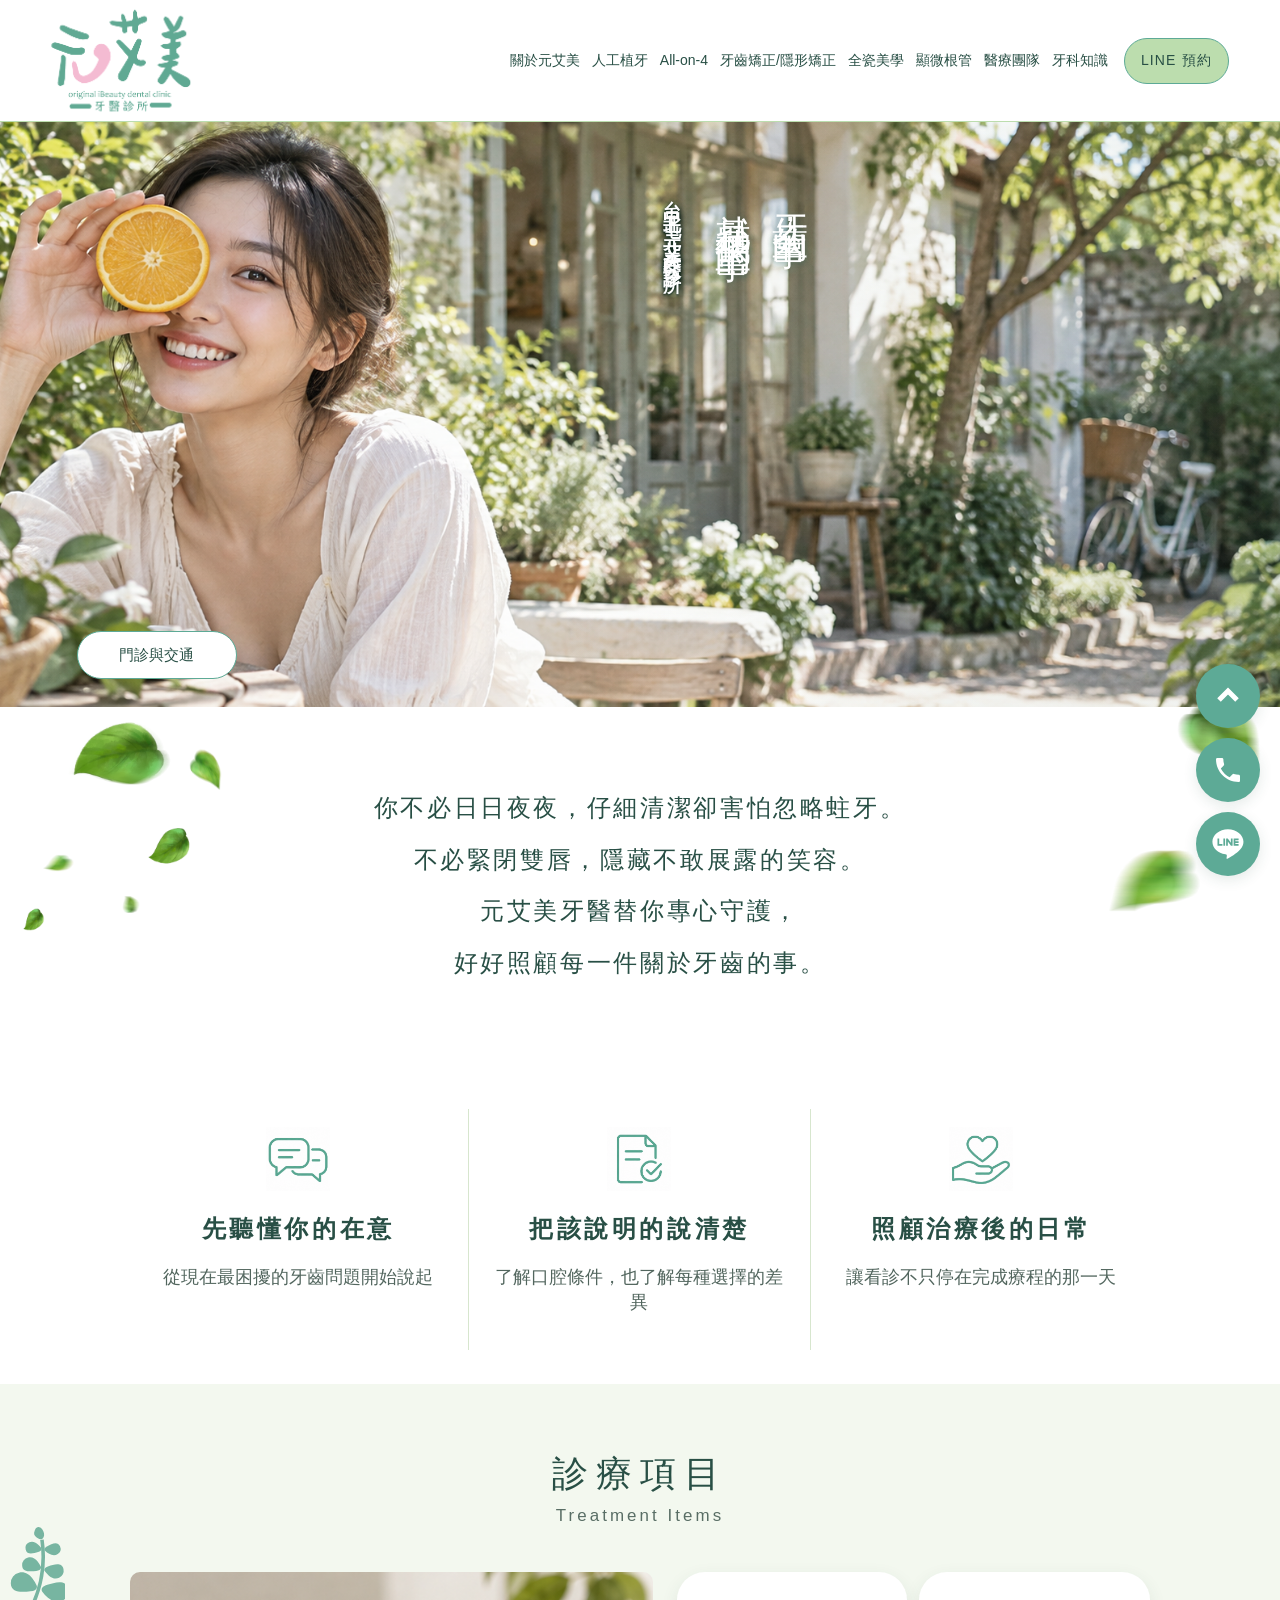
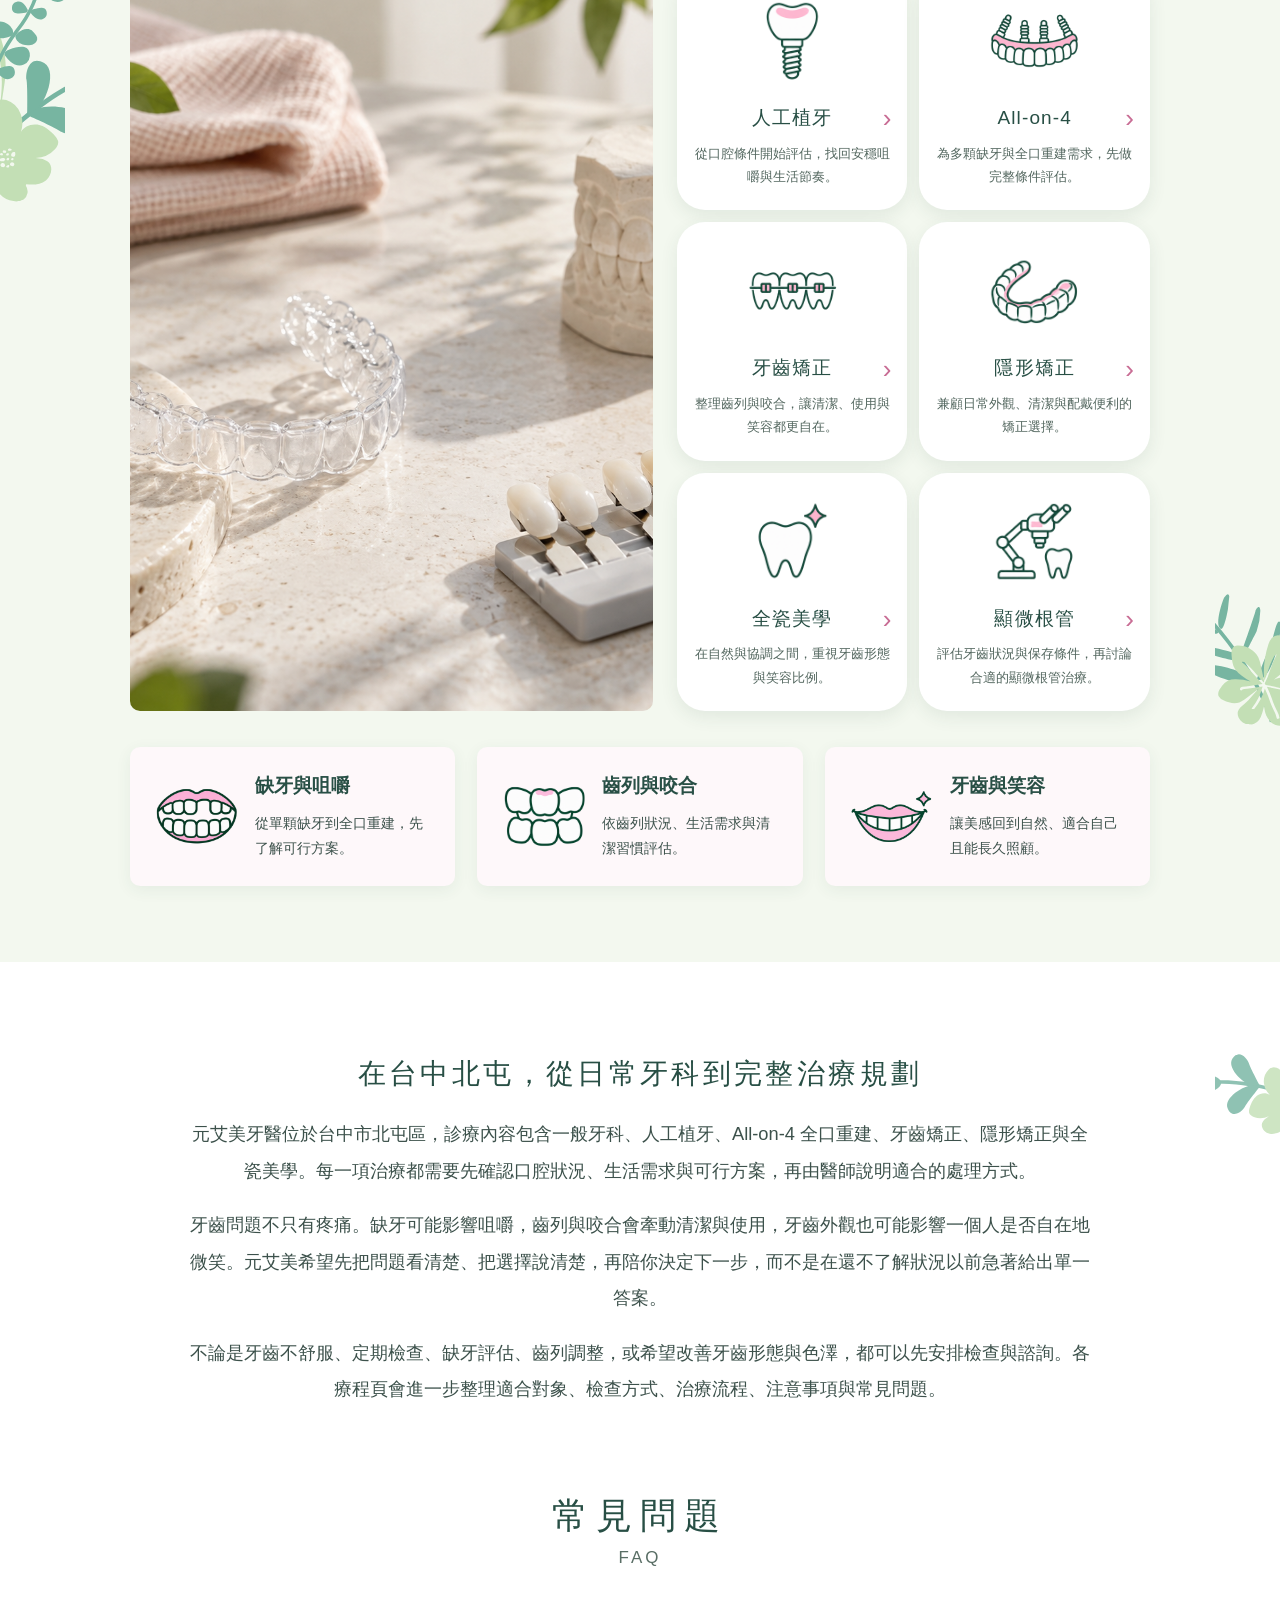
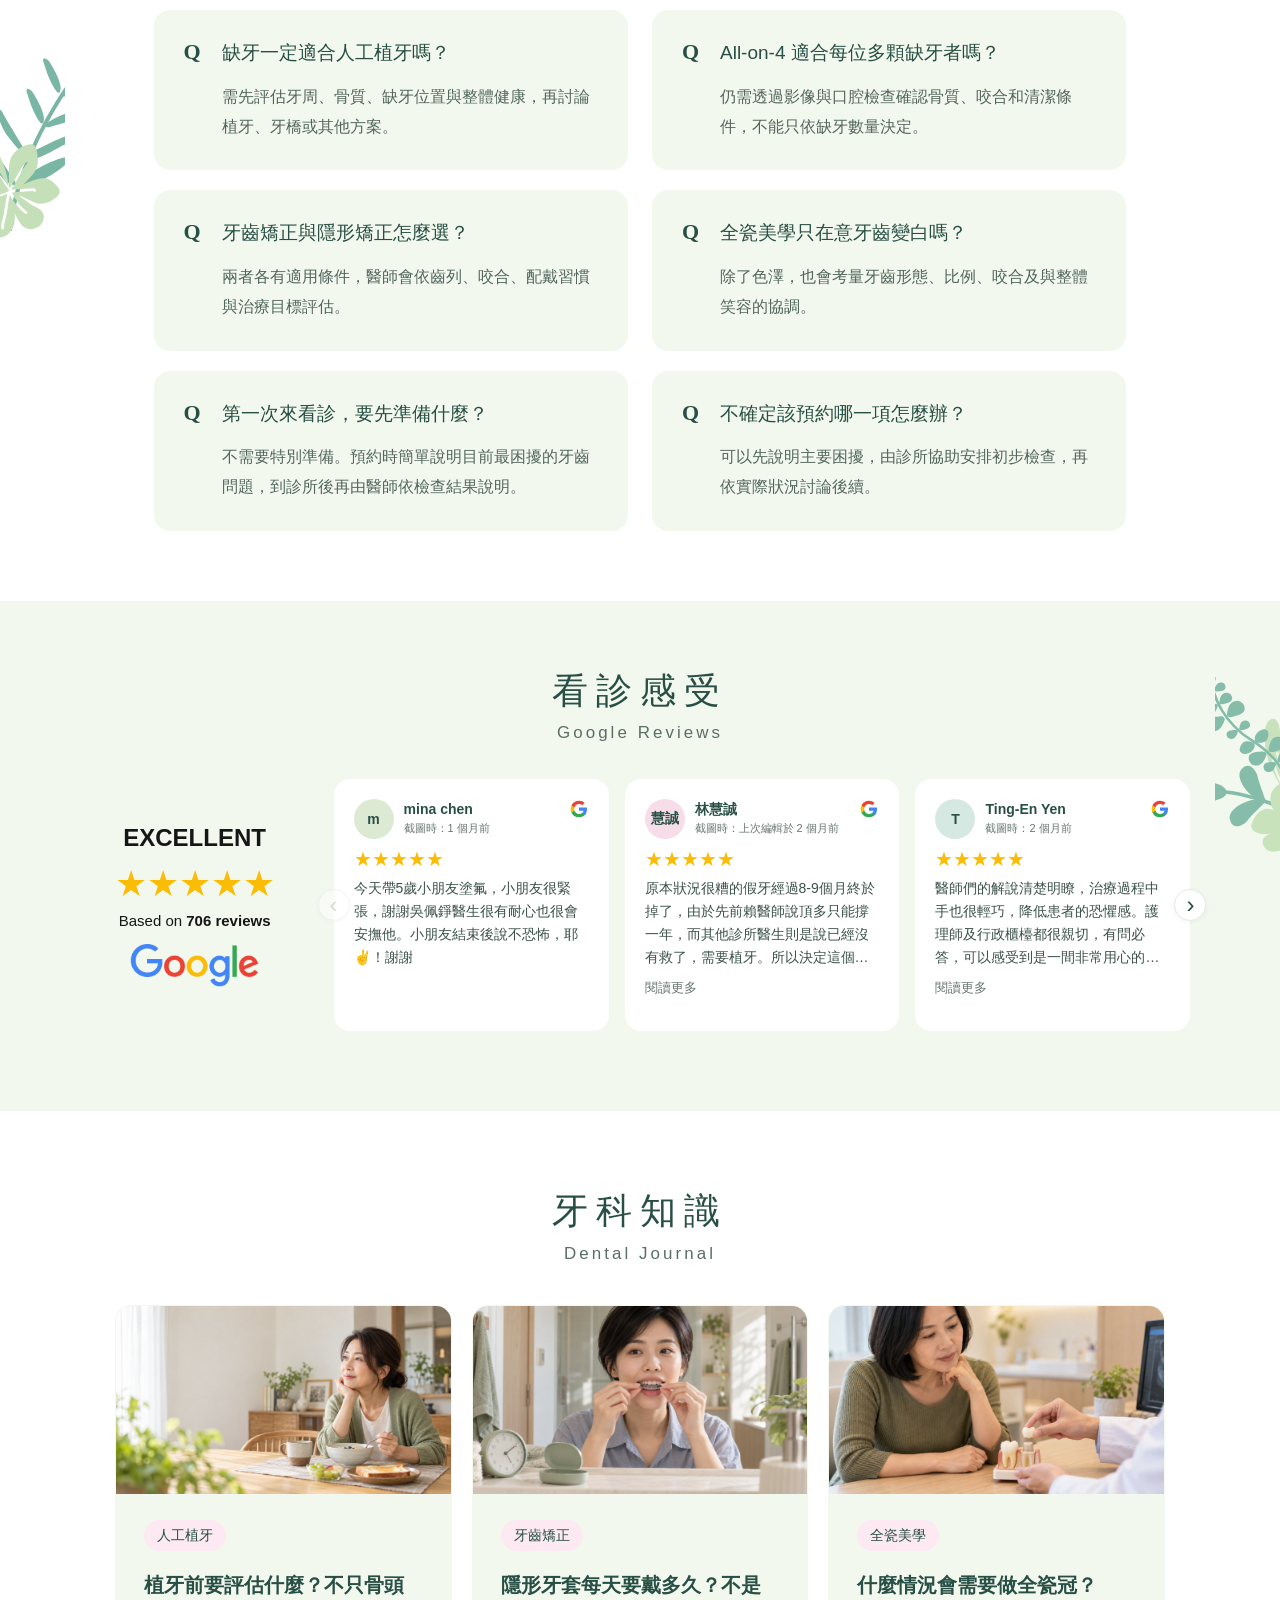
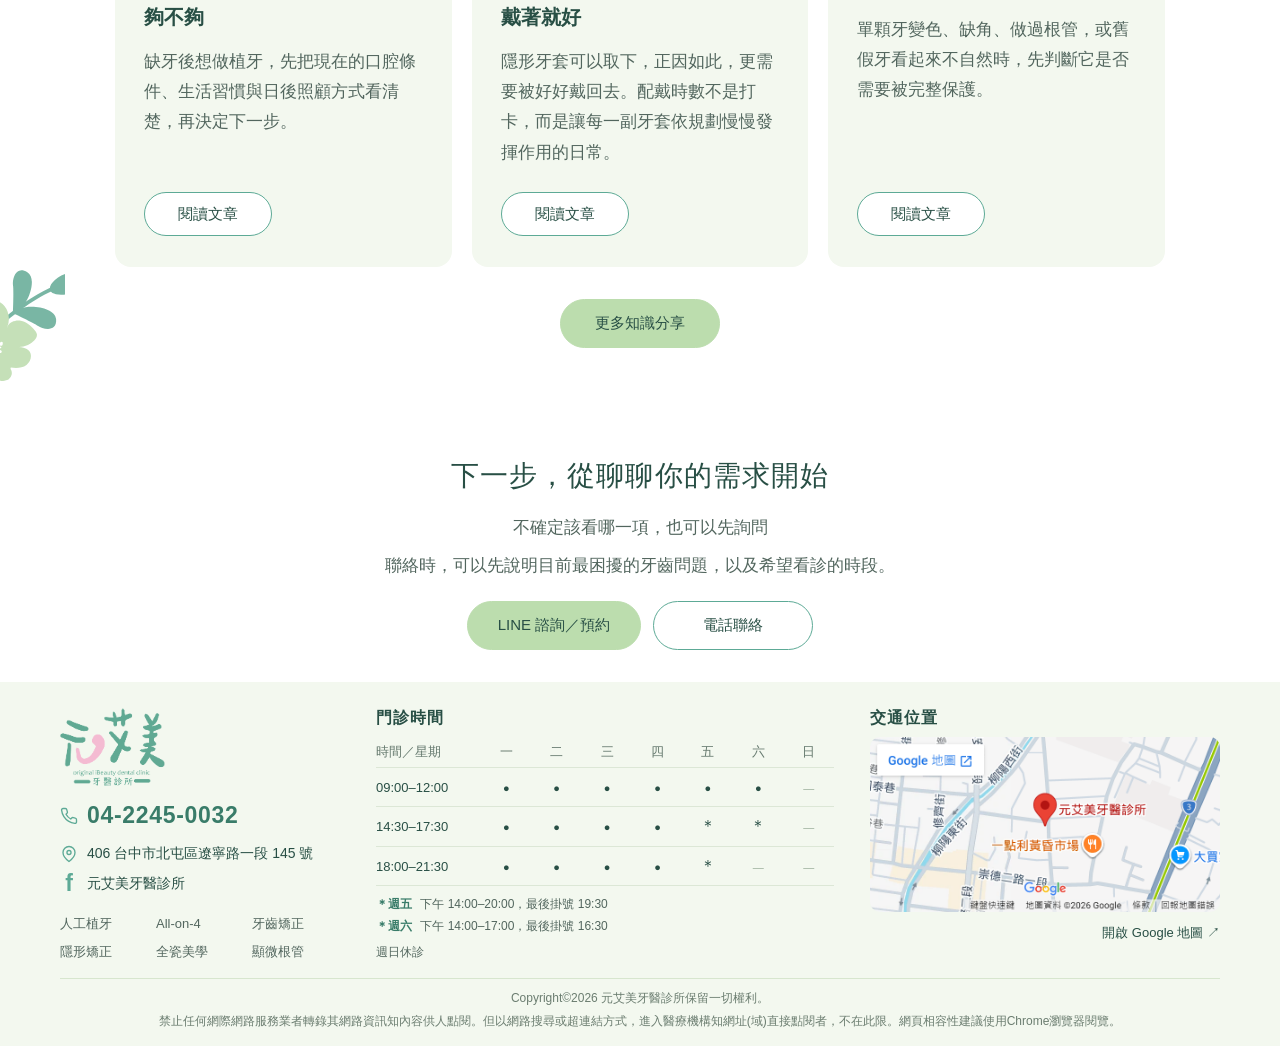
==== commit 970e9faa: "Publish nine dental knowledge articles and sync homepage cards" ====
--- a/index.html
+++ b/index.html
@@ -37,7 +37,7 @@
  .reviews-preview .review-body { font-size:15px; }
 }
 </style><style id="knowledge-home-entry">#dental-journal .knowledge-more { display:flex; justify-content:center; margin-top:32px; position:relative; z-index:1; }
-@media(max-width:767px) { #dental-journal .knowledge-more { margin-top:26px; } }</style><link rel="stylesheet" href="knowledge-buttons.css?v=727f29ca28c6"><link rel="stylesheet" href="home-booking.css?v=3daee7c56694"></head><body><a class="ux-skip" href="#main-content">跳到主要內容</a>
+@media(max-width:767px) { #dental-journal .knowledge-more { margin-top:26px; } }</style><link rel="stylesheet" href="knowledge-buttons.css?v=727f29ca28c6"><link rel="stylesheet" href="home-booking.css?v=3daee7c56694"><link rel="stylesheet" href="knowledge-system.css?v=e03f2a751f03"><link rel="stylesheet" href="home-knowledge.css?v=2246b5c28389"></head><body><a class="ux-skip" href="#main-content">跳到主要內容</a>
 <header class="nav site-header">
   <a class="site-header-logo" href="index.html" aria-label="元艾美牙醫診所首頁"><img src="yuan-aimei-v2-assets/clinic-wordmark.svg" alt="元艾美牙醫診所"></a>
   <button class="header-menu-toggle" type="button" aria-controls="primary-navigation" aria-expanded="false" aria-label="開啟選單"><svg viewBox="0 0 24 24" fill="none" stroke="currentColor" stroke-width="1.8" stroke-linecap="round" aria-hidden="true"><path d="M4 6h16M4 12h16M4 18h16"/></svg></button>
@@ -59,7 +59,7 @@
 <section class="treatments" data-botanical="treatments"><div class="botanical-layer" aria-hidden="true"><span class="botanical-rail botanical-rail--left"><img class="botanical-sprig" src="yuan-aimei-v2-assets/decor-botanical-right.svg" alt="" width="128.97" height="176.36" draggable="false"></span><span class="botanical-rail botanical-rail--right"><img class="botanical-sprig" src="yuan-aimei-v2-assets/decor-botanical-left.svg" alt="" width="92.26" height="85.46" draggable="false"></span></div><div class="section-title"><h2>診療項目</h2><i></i><p>Treatment Items</p></div><div class="treat-flow"><div class="photo-block" style="background-image:url('yuan-aimei-v2-assets/treatment-stilllife-v5.png');background-position:center;background-size:cover"></div><div class="treat-list"><a class="treat" href="implant.html" aria-label="了解人工植牙療程"><span class="treat-icon" aria-hidden="true"><img src="yuan-aimei-v2-assets/treatment-icons-duotone.png" alt="" width="1536" height="1024" style="width:342.309px;left:-3.257px;top:-20.743px"></span><span class="treat-heading"><b>人工植牙</b><span class="treat-arrow" aria-hidden="true">›</span></span><span class="treat-description">從口腔條件開始評估，找回安穩咀嚼與生活節奏。</span></a><a class="treat" href="all-on-4.html" aria-label="了解All-on-4療程"><span class="treat-icon" aria-hidden="true"><img src="yuan-aimei-v2-assets/treatment-icons-duotone.png" alt="" width="1536" height="1024" style="width:275.853px;left:-88.669px;top:-7.082px"></span><span class="treat-heading"><b>All-on-4</b><span class="treat-arrow" aria-hidden="true">›</span></span><span class="treat-description">為多顆缺牙與全口重建需求，先做完整條件評估。</span></a><a class="treat" href="orthodontics.html" aria-label="了解牙齒矯正療程"><span class="treat-icon" aria-hidden="true"><img src="yuan-aimei-v2-assets/treatment-icons-duotone.png" alt="" width="1536" height="1024" style="width:304.432px;left:-206.090px;top:-15.450px"></span><span class="treat-heading"><b>牙齒矯正</b><span class="treat-arrow" aria-hidden="true">›</span></span><span class="treat-description">整理齒列與咬合，讓清潔、使用與笑容都更自在。</span></a><a class="treat" href="orthodontics.html#invisalign" aria-label="了解隱形矯正療程"><span class="treat-icon" aria-hidden="true"><img src="yuan-aimei-v2-assets/treatment-icons-duotone.png" alt="" width="1536" height="1024" style="width:348.371px;left:-10.515px;top:-125.784px"></span><span class="treat-heading"><b>隱形矯正</b><span class="treat-arrow" aria-hidden="true">›</span></span><span class="treat-description">兼顧日常外觀、清潔與配戴便利的矯正選擇。</span></a><a class="treat" href="ceramic-dsd.html" aria-label="了解全瓷美學療程"><span class="treat-icon" aria-hidden="true"><img src="yuan-aimei-v2-assets/treatment-icons-duotone.png" alt="" width="1536" height="1024" style="width:358.707px;left:-134.623px;top:-125.713px"></span><span class="treat-heading"><b>全瓷美學</b><span class="treat-arrow" aria-hidden="true">›</span></span><span class="treat-description">在自然與協調之間，重視牙齒形態與笑容比例。</span></a><a class="treat" href="microscopic-endodontics.html" aria-label="了解顯微根管療程"><span class="treat-icon" aria-hidden="true"><img src="yuan-aimei-v2-assets/treatment-icons-duotone.png" alt="" width="1536" height="1024" style="width:344.276px;left:-242.931px;top:-118.621px"></span><span class="treat-heading"><b>顯微根管</b><span class="treat-arrow" aria-hidden="true">›</span></span><span class="treat-description">評估牙齒狀況與保存條件，再討論合適的顯微根管治療。</span></a></div></div><div class="treatment-groups"><div class="need-item"><span class="need-icon" aria-hidden="true"><img src="yuan-aimei-v2-assets/needs-icons-pink-gum-v5.png" alt="" width="2171" height="724" style="clip-path:inset(19.337016574585636% 71.11929986181484% 31.491712707182316% 4.836480884385076%);width:335.2895752895753px;left:-14.525096525096526px;top:-13.11196911196911px"></span><div class="need-copy"><b>缺牙與咀嚼</b><p>從單顆缺牙到全口重建，先了解可行方案。</p></div></div><div class="need-item"><span class="need-icon" aria-hidden="true"><img src="yuan-aimei-v2-assets/needs-icons-white-teeth-v4.png" alt="" width="2172" height="724" style="clip-path:inset(22.23756906077348% 40.00920810313075% 31.629834254143645% 39.134438305709025%);width:386.9933184855234px;left:-149.80400890868597px;top:-22.44097995545657px"></span><div class="need-copy"><b>齒列與咬合</b><p>依齒列狀況、生活需求與清潔習慣評估。</p></div></div><div class="need-item"><span class="need-icon" aria-hidden="true"><img src="yuan-aimei-v2-assets/needs-icons-white-teeth-v4.png" alt="" width="2172" height="724" style="clip-path:inset(19.337016574585636% 5.386740331491713% 32.87292817679558% 69.7513812154696%);width:324.17910447761193px;left:-224.4179104477612px;top:-10.71641791044776px"></span><div class="need-copy"><b>牙齒與笑容</b><p>讓美感回到自然、適合自己且能長久照顧。</p></div></div></div></section>
 <section class="seo-copy" data-botanical="seo-copy"><div class="botanical-layer" aria-hidden="true"><span class="botanical-rail botanical-rail--left"><img class="botanical-sprig" src="yuan-aimei-v2-assets/decor-botanical-left.svg" alt="" width="92.26" height="85.46" draggable="false"></span><span class="botanical-rail botanical-rail--right"><img class="botanical-sprig" src="yuan-aimei-v2-assets/decor-botanical-footer.svg" alt="" width="129.03" height="90.54" draggable="false"></span></div><h2>在台中北屯，從日常牙科到完整治療規劃</h2><p>元艾美牙醫位於台中市北屯區，診療內容包含一般牙科、人工植牙、All-on-4 全口重建、牙齒矯正、隱形矯正與全瓷美學。每一項治療都需要先確認口腔狀況、生活需求與可行方案，再由醫師說明適合的處理方式。</p><p>牙齒問題不只有疼痛。缺牙可能影響咀嚼，齒列與咬合會牽動清潔與使用，牙齒外觀也可能影響一個人是否自在地微笑。元艾美希望先把問題看清楚、把選擇說清楚，再陪你決定下一步，而不是在還不了解狀況以前急著給出單一答案。</p><p>不論是牙齒不舒服、定期檢查、缺牙評估、齒列調整，或希望改善牙齒形態與色澤，都可以先安排檢查與諮詢。各療程頁會進一步整理適合對象、檢查方式、治療流程、注意事項與常見問題。</p><section class="faq-block" id="faq" aria-labelledby="faq-heading"><div class="section-title"><h2 id="faq-heading">常見問題</h2><p>FAQ</p></div><div class="faq"><article><div class="faq-question"><span class="faq-q" aria-hidden="true">Q</span><h3>缺牙一定適合人工植牙嗎？</h3></div><p>需先評估牙周、骨質、缺牙位置與整體健康，再討論植牙、牙橋或其他方案。</p></article><article><div class="faq-question"><span class="faq-q" aria-hidden="true">Q</span><h3>All-on-4 適合每位多顆缺牙者嗎？</h3></div><p>仍需透過影像與口腔檢查確認骨質、咬合和清潔條件，不能只依缺牙數量決定。</p></article><article><div class="faq-question"><span class="faq-q" aria-hidden="true">Q</span><h3>牙齒矯正與隱形矯正怎麼選？</h3></div><p>兩者各有適用條件，醫師會依齒列、咬合、配戴習慣與治療目標評估。</p></article><article><div class="faq-question"><span class="faq-q" aria-hidden="true">Q</span><h3>全瓷美學只在意牙齒變白嗎？</h3></div><p>除了色澤，也會考量牙齒形態、比例、咬合及與整體笑容的協調。</p></article><article><div class="faq-question"><span class="faq-q" aria-hidden="true">Q</span><h3>第一次來看診，要先準備什麼？</h3></div><p>不需要特別準備。預約時簡單說明目前最困擾的牙齒問題，到診所後再由醫師依檢查結果說明。</p></article><article><div class="faq-question"><span class="faq-q" aria-hidden="true">Q</span><h3>不確定該預約哪一項怎麼辦？</h3></div><p>可以先說明主要困擾，由診所協助安排初步檢查，再依實際狀況討論後續。</p></article></div></section></section>
 <section class="reviews reviews-preview" aria-labelledby="reviews-heading" data-botanical="reviews"><div class="botanical-layer" aria-hidden="true"><span class="botanical-rail botanical-rail--right"><img class="botanical-sprig" src="yuan-aimei-v2-assets/decor-botanical-right.svg" alt="" width="128.97" height="176.36" draggable="false"></span></div><div class="section-title"><h2 id="reviews-heading">看診感受</h2><p>Google Reviews</p></div><div class="google-reviews-layout"><div class="google-review-summary"><p class="summary-label">EXCELLENT</p><div class="review-summary-stars" role="img" aria-label="Google 整體評分 4.9 分，滿分 5 分">★★★★★</div><p class="review-total" title="Google 評論總數，查核日期：2026-10-21">Based on <strong>706 reviews</strong></p><img class="review-google-logo" src="yuan-aimei-v2-assets/google-logo.png" alt="Google" width="184" height="60"></div><div class="google-review-carousel"><div class="review-slider"><div class="review-navigation"><button type="button" class="review-previous" aria-label="上一則評論" aria-controls="google-review-track">‹</button><button type="button" class="review-next" aria-label="下一則評論" aria-controls="google-review-track">›</button></div><div class="google-review-track" id="google-review-track" tabindex="0" role="region" aria-label="五星精選評論，可橫向捲動"><article class="google-review-card"><div class="review-person"><span class="review-avatar avatar-0" aria-hidden="true">m</span><div><h3>mina chen</h3><p class="review-date">截圖時：1 個月前</p></div><a class="review-google-link" href="https://share.google/TOqvfu8f8p6e2fmmV" target="_blank" rel="noopener noreferrer" aria-label="查看 mina chen 的 Google 原文（另開分頁）"><img src="yuan-aimei-v2-assets/google-g.svg" alt="" width="20" height="20"></a></div><div class="review-five-stars" role="img" aria-label="5 顆星，滿分 5 顆星">★★★★★</div><p class="review-body" id="review-selected-0">今天帶5歲小朋友塗氟，小朋友很緊張，謝謝吳佩錚醫生很有耐心也很會安撫他。小朋友結束後說不恐怖，耶✌️！謝謝</p><button class="review-expand" type="button" aria-expanded="false" aria-controls="review-selected-0">閱讀更多</button></article><article class="google-review-card"><div class="review-person"><span class="review-avatar avatar-1" aria-hidden="true">慧誠</span><div><h3>林慧誠</h3><p class="review-date">截圖時：上次編輯於 2 個月前</p></div><a class="review-google-link" href="https://share.google/InLMEKCol7KzMtWpi" target="_blank" rel="noopener noreferrer" aria-label="查看 林慧誠 的 Google 原文（另開分頁）"><img src="yuan-aimei-v2-assets/google-g.svg" alt="" width="20" height="20"></a></div><div class="review-five-stars" role="img" aria-label="5 顆星，滿分 5 顆星">★★★★★</div><p class="review-body" id="review-selected-1">原本狀況很糟的假牙經過8-9個月終於掉了，由於先前賴醫師說頂多只能撐一年，而其他診所醫生則是說已經沒有救了，需要植牙。所以決定這個門牙就直接植牙,一勞永逸。補的骨粉經過兩周拆線後狀況良好，醫師說癒合的不錯，讓我安心了許多。謝謝賴醫師的技術和細心。<br>‐------‐-------------‐---------‐----------------<br>經過一年多的療程，今天終於完成整個植牙流程了，看到一個好的牢固的牙齒，真的謝謝賴醫師的細心和專業。雖然整個時程有點長，但這樣的時程是值得的。</p><button class="review-expand" type="button" aria-expanded="false" aria-controls="review-selected-1">閱讀更多</button></article><article class="google-review-card"><div class="review-person"><span class="review-avatar avatar-2" aria-hidden="true">T</span><div><h3>Ting-En Yen</h3><p class="review-date">截圖時：2 個月前</p></div><a class="review-google-link" href="https://share.google/f0omguu9F5PZKfp9o" target="_blank" rel="noopener noreferrer" aria-label="查看 Ting-En Yen 的 Google 原文（另開分頁）"><img src="yuan-aimei-v2-assets/google-g.svg" alt="" width="20" height="20"></a></div><div class="review-five-stars" role="img" aria-label="5 顆星，滿分 5 顆星">★★★★★</div><p class="review-body" id="review-selected-2">醫師們的解說清楚明瞭，治療過程中手也很輕巧，降低患者的恐懼感。護理師及行政櫃檯都很親切，有問必答，可以感受到是一間非常用心的診所！👍👍👍</p><button class="review-expand" type="button" aria-expanded="false" aria-controls="review-selected-2">閱讀更多</button></article><article class="google-review-card"><div class="review-person"><span class="review-avatar avatar-3" aria-hidden="true">瑞隆</span><div><h3>林瑞隆</h3><p class="review-date">截圖時：上次編輯於 6 個月前</p></div><a class="review-google-link" href="https://share.google/KLeoW83vpYpKgi1TV" target="_blank" rel="noopener noreferrer" aria-label="查看 林瑞隆 的 Google 原文（另開分頁）"><img src="yuan-aimei-v2-assets/google-g.svg" alt="" width="20" height="20"></a></div><div class="review-five-stars" role="img" aria-label="5 顆星，滿分 5 顆星">★★★★★</div><p class="review-body" id="review-selected-3">賴醫師非常有耐心跟專業，有問題都會細心的回答</p><button class="review-expand" type="button" aria-expanded="false" aria-controls="review-selected-3">閱讀更多</button></article><article class="google-review-card"><div class="review-person"><span class="review-avatar avatar-4" aria-hidden="true">麗芳</span><div><h3>許麗芳</h3><p class="review-date">截圖時：6 個月前</p></div><a class="review-google-link" href="https://share.google/4NN77i2BccLZqPCpW" target="_blank" rel="noopener noreferrer" aria-label="查看 許麗芳 的 Google 原文（另開分頁）"><img src="yuan-aimei-v2-assets/google-g.svg" alt="" width="20" height="20"></a></div><div class="review-five-stars" role="img" aria-label="5 顆星，滿分 5 顆星">★★★★★</div><p class="review-body" id="review-selected-4">對看牙醫很恐懼，要去看之前看了好多牙醫診所評價，最後選擇去元艾美，我運氣很好，感謝上帝，每位護理師都很親切很有耐心，診所幫我安排了林晏任醫生看診，我還是很緊張，林醫師先幫洗牙，我一點酸就放棄再洗牙，醫生建議我將會敏感的牙齒補好，還很溫柔的幫我打麻藥，蛀牙的部份確定要根管了，約下次看診，我還是很害怕，但林醫師的技術讓我有信心。謝謝元艾美的每位醫護人員。</p><button class="review-expand" type="button" aria-expanded="false" aria-controls="review-selected-4">閱讀更多</button></article><article class="google-review-card"><div class="review-person"><span class="review-avatar avatar-5" aria-hidden="true">R</span><div><h3>Rui-Xue Huang</h3><p class="review-date">截圖時：1 週前</p></div><a class="review-google-link" href="https://share.google/fiXhYSB8ndRfRoh58" target="_blank" rel="noopener noreferrer" aria-label="查看 Rui-Xue Huang 的 Google 原文（另開分頁）"><img src="yuan-aimei-v2-assets/google-g.svg" alt="" width="20" height="20"></a></div><div class="review-five-stars" role="img" aria-label="5 顆星，滿分 5 顆星">★★★★★</div><p class="review-body" id="review-selected-5">醫生細心,治療過程中會敘述可能狀況,會有心理準備及較無壓力</p><button class="review-expand" type="button" aria-expanded="false" aria-controls="review-selected-5">閱讀更多</button></article></div></div></div></div></section>
-<section class="knowledge" id="dental-journal" data-botanical="knowledge"><div class="botanical-layer" aria-hidden="true"><span class="botanical-rail botanical-rail--left"><img class="botanical-sprig" src="yuan-aimei-v2-assets/decor-botanical-footer.svg" alt="" width="129.03" height="90.54" draggable="false"></span></div><div class="section-title"><h2>牙科知識</h2><i></i><p>Dental Journal</p></div><div class="knowledge-grid"><article><small>人工植牙</small><h3>缺牙一定要植牙嗎？先了解常見重建方式與評估重點</h3><p>從缺牙位置、鄰牙條件、骨質與清潔習慣，了解不同方案為什麼需要個別判斷。</p><a class="ux-text-link" href="implant.html#implant-options">了解缺牙重建方式</a></article><article><small>牙齒矯正</small><h3>傳統矯正與隱形矯正差在哪裡？不只看外觀</h3><p>配戴方式、清潔習慣、回診配合與齒列難度，都會影響矯正方式的選擇。</p><a class="ux-text-link" href="orthodontics.html">了解牙齒矯正</a></article><article><small>全瓷美學</small><h3>全瓷冠、嵌體與貼片怎麼分？先看牙齒剩下多少結構</h3><p>修復方式不只關乎美觀，也需兼顧齒質保存、咬合與日後清潔維護。</p><a class="ux-text-link" href="ceramic-dsd.html">了解全瓷美學</a></article></div><div class="knowledge-more"><a class="knowledge-more-link" href="knowledge-preview.html?v=5#list">更多知識分享</a></div></section>
+<section class="knowledge" id="dental-journal" data-botanical="knowledge"><div class="botanical-layer" aria-hidden="true"><span class="botanical-rail botanical-rail--left"><img class="botanical-sprig" src="yuan-aimei-v2-assets/decor-botanical-footer.svg" alt="" width="129.03" height="90.54" draggable="false"></span></div><div class="section-title"><h2>牙科知識</h2><i></i><p>Dental Journal</p></div><div class="knowledge-grid"><article><a class="home-knowledge-link" href="knowledge-preview.html#article-0" aria-labelledby="home-knowledge-title-0"><img class="home-knowledge-image" src="yuan-aimei-knowledge-assets/implant-evaluation-hero.png" alt="" width="1600" height="900" loading="lazy"><small>人工植牙</small><h3 id="home-knowledge-title-0">植牙前要評估什麼？不只骨頭夠不夠</h3><p>缺牙後想做植牙，先把現在的口腔條件、生活習慣與日後照顧方式看清楚，再決定下一步。</p><span class="home-knowledge-read" aria-hidden="true">閱讀文章</span></a></article><article><a class="home-knowledge-link" href="knowledge-preview.html#article-7" aria-labelledby="home-knowledge-title-7"><img class="home-knowledge-image" src="yuan-aimei-knowledge-assets/article-09/aligner-daily-wear-hero-v3.png" alt="" width="1600" height="900" loading="lazy"><small>牙齒矯正</small><h3 id="home-knowledge-title-7">隱形牙套每天要戴多久？不是戴著就好</h3><p>隱形牙套可以取下，正因如此，更需要被好好戴回去。配戴時數不是打卡，而是讓每一副牙套依規劃慢慢發揮作用的日常。</p><span class="home-knowledge-read" aria-hidden="true">閱讀文章</span></a></article><article><a class="home-knowledge-link" href="knowledge-preview.html#article-3" aria-labelledby="home-knowledge-title-3"><img class="home-knowledge-image" src="yuan-aimei-knowledge-assets/article-04/ceramic-crown-consultation-hero-v3.png" alt="" width="1600" height="900" loading="lazy"><small>全瓷美學</small><h3 id="home-knowledge-title-3">什麼情況會需要做全瓷冠？</h3><p>單顆牙變色、缺角、做過根管，或舊假牙看起來不自然時，先判斷它是否需要被完整保護。</p><span class="home-knowledge-read" aria-hidden="true">閱讀文章</span></a></article></div><div class="knowledge-more"><a class="knowledge-more-link" href="knowledge-preview.html#list">更多知識分享</a></div></section>
 <section id="home-booking" class="ux-home-booking ux-section" aria-labelledby="home-booking-title"><div class="ux-heading"><h2 id="home-booking-title">下一步，從聊聊你的需求開始</h2><div class="ux-booking-description"><p>不確定該看哪一項，也可以先詢問</p><p>聯絡時，可以先說明目前最困擾的牙齒問題，以及希望看診的時段。</p></div></div><div class="ux-actions"><a class="ux-button" href="https://page.line.me/307baiqp" target="_blank" rel="noopener noreferrer" aria-label="LINE 諮詢預約（另開視窗）">LINE 諮詢／預約</a><a class="ux-button ux-button-secondary" href="tel:+886422450032">電話聯絡</a></div></section><div class="ux-mobile-only ux-mobile-top"><a class="ux-text-link" href="#top">回到頁首</a></div></main><footer id="clinic-footer" data-footer-version="approved-v5" aria-label="元艾美牙醫診所頁尾"><div class="cf-clinic-footer-inner">
 <div class="cf-footer-main" id="contact"><section aria-label="診所資訊"><div class="cf-footer-clinic-identity"><img class="cf-contact-logo" src="yuan-aimei-v2-assets/clinic-wordmark.svg" alt="元艾美牙醫診所"><div class="cf-clinic-contact-links" aria-labelledby="contact-links-heading">
       <h3 class="cf-contact-sr-only" id="contact-links-heading">聯絡我們</h3>
--- a/knowledge-system.css
+++ b/knowledge-system.css
@@ -0,0 +1,116 @@
+/* 牙科知識共通規格：首頁與列表共用卡片層級，文章保留獨立閱讀字級。 */
+/* 閱讀操作是整張卡片連結的一部分，避免巢狀按鈕與重複鍵盤停駐。 */
+.knowledge-page #cards .read-label {
+  display:inline-flex; align-items:center; justify-content:center;
+  min-width:128px; min-height:44px; margin-top:auto; padding:10px 22px;
+  border:1px solid #5daa96; border-radius:50px; background:#fff; color:#284f45;
+  font-size:15px; font-weight:400; line-height:1.5; text-decoration:none;
+  transition:background .18s,color .18s,border-color .18s;
+}
+.knowledge-page #cards .card-link:focus-visible {
+  outline:2px solid #284f45; outline-offset:4px; border-color:#5daa96;
+}
+.knowledge-page #cards .card-link:focus-visible .read-label,
+.knowledge-page #cards .card-link:active .read-label {
+  background:#284f45; border-color:#284f45; color:#fff;
+}
+@media(hover:hover){
+ .knowledge-page #cards .card-link:hover { background:#eff6e9; border-color:#5daa96; }
+ .knowledge-page #cards .card-link:hover .read-label { background:#284f45; border-color:#284f45; color:#fff; }
+}
+/* 只移除列表底部預約區的粉色底，保留原有文字與按鈕位置。 */
+.knowledge-page #list-view .consult { background:#fff; }
+/* 列表首圖採已確認的 16:9 滿版裁切；負邊距抵消文字內距。 */
+.knowledge-page #cards .card-link { overflow:hidden; }
+.knowledge-page #cards .card-image {
+  display:block; width:calc(100% + 56px); max-width:none; aspect-ratio:16/9;
+  height:auto; object-fit:cover; object-position:center; flex-shrink:0;
+  margin:-30px -28px 26px; background:#e9eee5;
+}
+@media(max-width:767px){.knowledge-page #cards .card-image{width:calc(100% + 48px);margin:-26px -24px 24px}}
+@media(max-width:359px){.knowledge-page #cards .card-image{width:calc(100% + 40px);margin:-24px -20px 22px}}
+#dental-journal .knowledge-grid article,
+.knowledge-page #cards .card-link {
+  min-width:0; padding:30px 28px; border:1px solid transparent;
+  border-radius:16px; background:#f3f8ef; box-shadow:none;
+}
+#dental-journal .knowledge-grid article h3,
+.knowledge-page #cards .card h4 {
+  color:#284f45; font-size:20px; font-weight:600; line-height:1.6;
+  letter-spacing:normal; margin:18px 0 14px;
+}
+#dental-journal .knowledge-grid article p,
+.knowledge-page #cards .card p {
+  color:#52665e; font-size:16.8px; font-weight:400; line-height:1.8;
+  letter-spacing:normal; margin:0 0 24px;
+}
+#dental-journal .knowledge-grid article small,
+.knowledge-page #cards .tag {
+  display:inline-block; padding:4px 13px; border-radius:50px;
+  color:#284f45; background:#fce9f1; font-size:14px; font-weight:400;
+  line-height:1.6; letter-spacing:normal;
+}
+/* 圖片說明貼近對應圖片；衛教提醒固定在正文末尾、療程連結之前。 */
+.article-page .article-cover figcaption,
+.article-page .article-inline-image figcaption,
+.article-page .article-notice {
+  color:#52665e; font-size:14px; font-weight:400; line-height:1.8; text-align:left;
+}
+.article-page .article-inline-image figcaption { margin:10px 0 0; }
+.article-page .article-cover figcaption { margin:10px 0 0; }
+.article-page .article-content-panel { margin:28px 0; }
+.article-page .article-content-item { margin:24px 0; padding-bottom:6px; border-bottom:1px solid #d7e6ce; }
+.article-page .article-content-item p:first-child { margin-bottom:8px; }
+.article-page .article-section h3 { font-size:20px; line-height:1.8; font-weight:500; margin:28px 0 12px; }
+/* 比較表保留完整欄位；小螢幕只在表格內橫向捲動，不壓縮正文。 */
+.article-page .article-table { overflow-x:auto; border:1px solid #d7e6ce; border-radius:10px; margin:28px 0; }
+.article-page .article-table table { width:100%; min-width:680px; border-collapse:collapse; font-size:18px; line-height:1.9; }
+.article-page .article-table th,.article-page .article-table td { padding:16px; text-align:left; vertical-align:top; border-right:1px solid #d7e6ce; border-bottom:1px solid #d7e6ce; }
+.article-page .article-table th { background:#f3f8ef; color:#284f45; font-weight:600; }
+.article-page .article-table th:last-child,.article-page .article-table td:last-child { border-right:0; }
+.article-page .article-table tr:last-child td { border-bottom:0; }
+.article-page .article-table:focus-visible { outline:2px solid #284f45; outline-offset:3px; }
+.article-page .article-table-hint { display:none; }
+@media(max-width:767px){
+ .article-page .article-table-hint { display:block; font-size:14px; line-height:1.8; color:#52665e; margin:20px 0 8px; }
+ .article-page .article-table-hint+.article-table { margin-top:0; }
+}
+.article-page .article-notice { margin:28px 0; }
+/* 同療程頁的 Q／A、細框與展開底色；字級維持文章問題 20px、答案 18px。 */
+.article-page .article-questions {
+  overflow:hidden; border:1px solid #d7e6ce; border-radius:10px; background:#fff;
+}
+.article-page .article-questions details { margin:0; border:0; background:#fff; }
+.article-page .article-questions details+details { border-top:1px solid #d7e6ce; }
+.article-page .article-questions summary {
+  display:grid; grid-template-columns:32px minmax(0,1fr) 24px; align-items:center;
+  gap:16px; padding:22px 24px; list-style:none; cursor:pointer; color:#284f45;
+}
+.article-page .article-questions summary::-webkit-details-marker { display:none; }
+.article-page .article-questions summary::marker { content:''; }
+.article-page .article-questions summary h3 {
+  margin:0; font-size:20px; font-weight:500; line-height:1.8; letter-spacing:normal;
+}
+.article-page .article-questions .faq-q,
+.article-page .article-questions .faq-a { font:400 22px/1.6 Georgia,serif; color:#5daa96; }
+.article-page .article-questions .faq-a { color:#52665e; }
+.article-page .article-questions .faq-toggle { position:relative; width:24px; height:24px; color:#5daa96; }
+.article-page .article-questions .faq-toggle::before,
+.article-page .article-questions .faq-toggle::after { content:''; position:absolute; background:currentColor; border-radius:1px; }
+.article-page .article-questions .faq-toggle::before { left:2px; top:11px; width:20px; height:2px; }
+.article-page .article-questions .faq-toggle::after { left:11px; top:2px; width:2px; height:20px; }
+.article-page .article-questions details[open] summary { background:#edf5e9; }
+.article-page .article-questions details[open] .faq-toggle::after { display:none; }
+.article-page .article-questions .faq-answer {
+  display:grid; grid-template-columns:32px minmax(0,1fr); gap:16px; padding:22px 64px 26px 24px;
+}
+.article-page .article-questions .faq-answer p { margin:0; color:#3c514b; font-size:18px; line-height:1.9; }
+.article-page .article-questions summary:focus-visible { outline:2px solid #284f45; outline-offset:-4px; }
+@media(hover:hover){.article-page .article-questions summary:hover{background:#f3f8ef}}
+@media(max-width:767px){
+  #dental-journal .knowledge-grid article,.knowledge-page #cards .card-link { padding:26px 24px; }
+  .article-page .article-questions summary { grid-template-columns:24px minmax(0,1fr) 24px; gap:10px; padding:18px 16px; align-items:start; }
+  .article-page .article-questions .faq-toggle { margin-top:6px; }
+  .article-page .article-questions .faq-answer { grid-template-columns:24px minmax(0,1fr); gap:10px; padding:18px 16px 22px; }
+}
+@media(max-width:359px){#dental-journal .knowledge-grid article,.knowledge-page #cards .card-link{padding:24px 20px}}
--- a/home-knowledge.css
+++ b/home-knowledge.css
@@ -0,0 +1,34 @@
+/* 首頁精選沿用牙科知識列表的首圖、內距與閱讀操作，整張卡片只有一個連結。 */
+#dental-journal .knowledge-grid > article { display:flex; min-width:0; padding:0; border:0; background:transparent; }
+#dental-journal .home-knowledge-link {
+  display:flex; flex:1; flex-direction:column; align-items:flex-start; min-width:0;
+  overflow:hidden; padding:30px 28px; border:1px solid transparent; border-radius:16px;
+  background:#f3f8ef; color:#284f45; text-decoration:none;
+  transition:background .2s,border-color .2s;
+}
+#dental-journal .home-knowledge-image {
+  display:block; width:calc(100% + 56px); max-width:none; height:auto; aspect-ratio:16/9;
+  object-fit:cover; object-position:center; flex-shrink:0; margin:-30px -28px 26px;
+  background:#e9eee5;
+}
+#dental-journal .home-knowledge-read {
+  display:inline-flex; align-items:center; justify-content:center; margin-top:auto;
+  min-width:128px; min-height:44px; padding:10px 22px; border:1px solid #5daa96;
+  border-radius:50px; background:#fff; color:#284f45;
+  font-size:15px; font-weight:400; line-height:1.5; transition:background .18s,color .18s;
+}
+#dental-journal .home-knowledge-link:focus-visible { outline:2px solid #284f45; outline-offset:4px; border-color:#5daa96; }
+#dental-journal .home-knowledge-link:focus-visible .home-knowledge-read,
+#dental-journal .home-knowledge-link:active .home-knowledge-read { background:#284f45; border-color:#284f45; color:#fff; }
+@media(hover:hover) {
+  #dental-journal .home-knowledge-link:hover { background:#eff6e9; border-color:#5daa96; }
+  #dental-journal .home-knowledge-link:hover .home-knowledge-read { background:#284f45; border-color:#284f45; color:#fff; }
+}
+@media(max-width:767px) {
+  #dental-journal .home-knowledge-link { padding:26px 24px; }
+  #dental-journal .home-knowledge-image { width:calc(100% + 48px); margin:-26px -24px 24px; }
+}
+@media(max-width:359px) {
+  #dental-journal .home-knowledge-link { padding:24px 20px; }
+  #dental-journal .home-knowledge-image { width:calc(100% + 40px); margin:-24px -20px 22px; }
+}
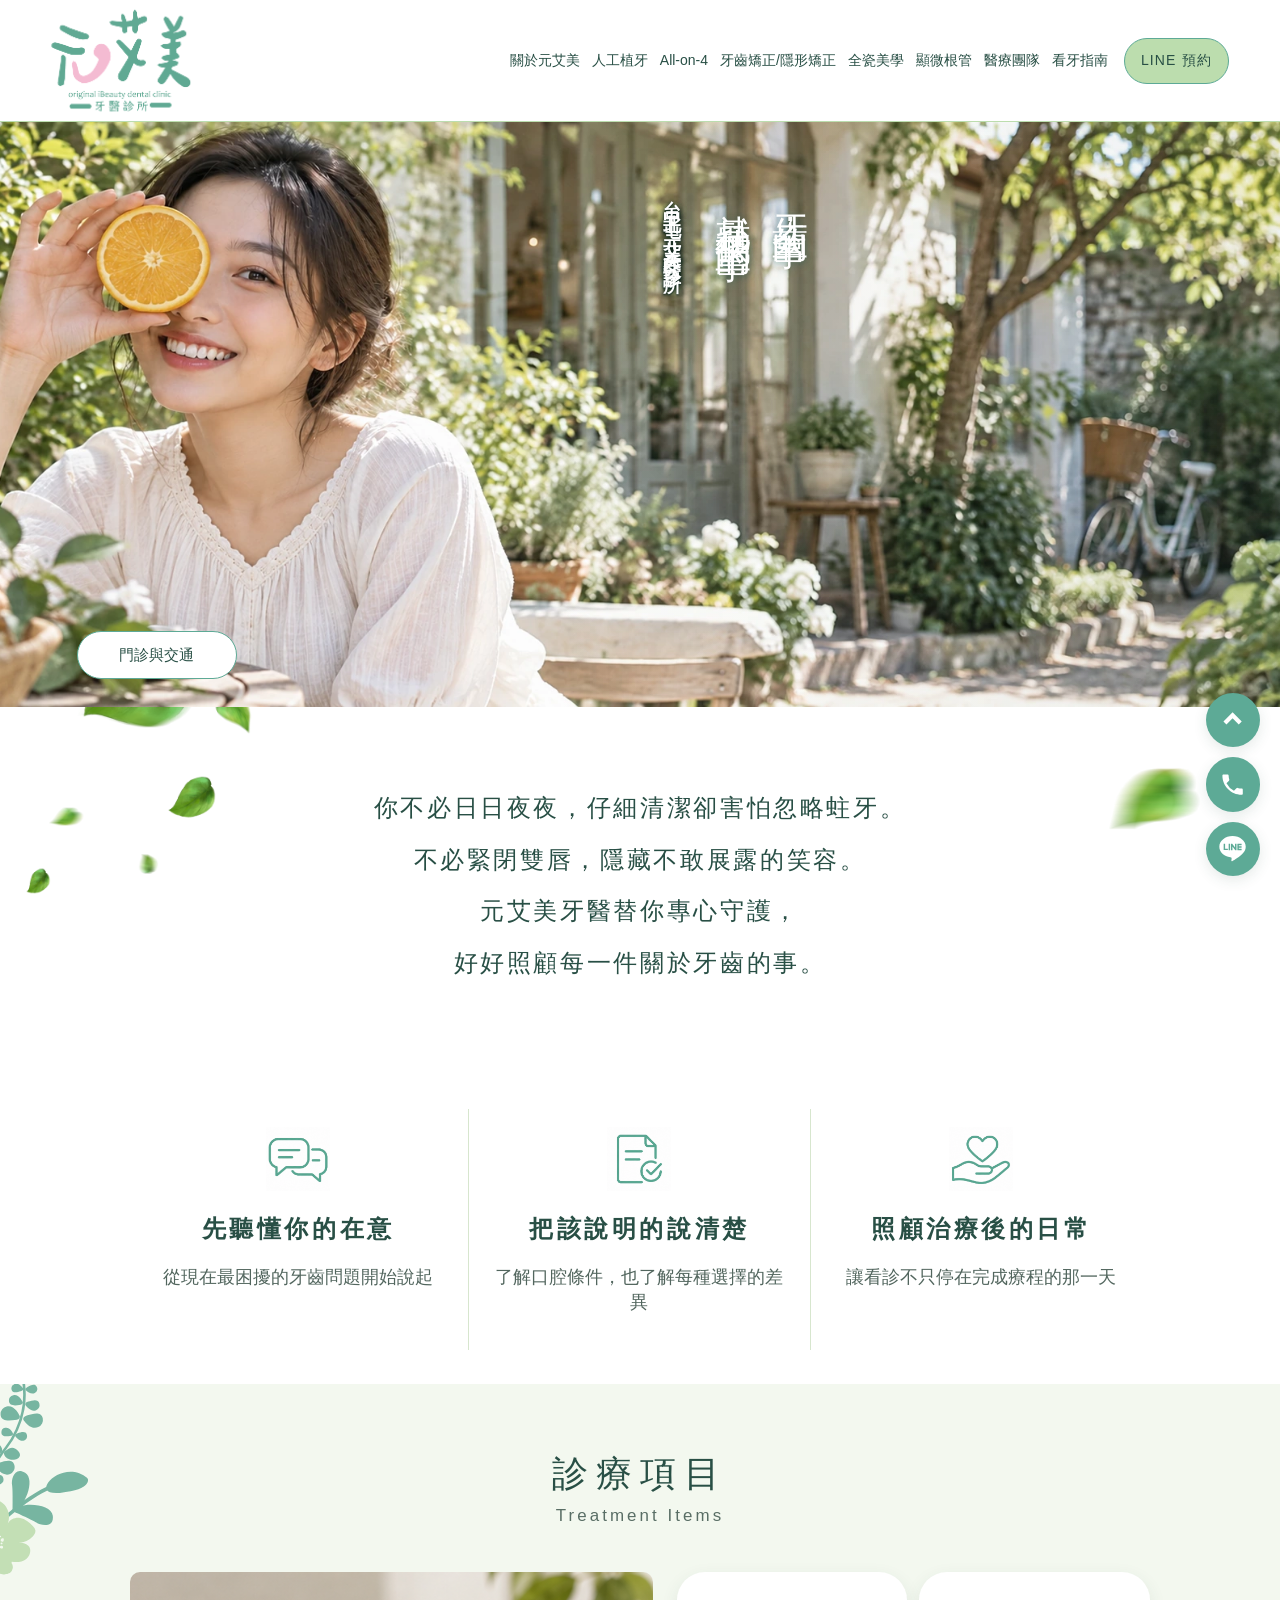
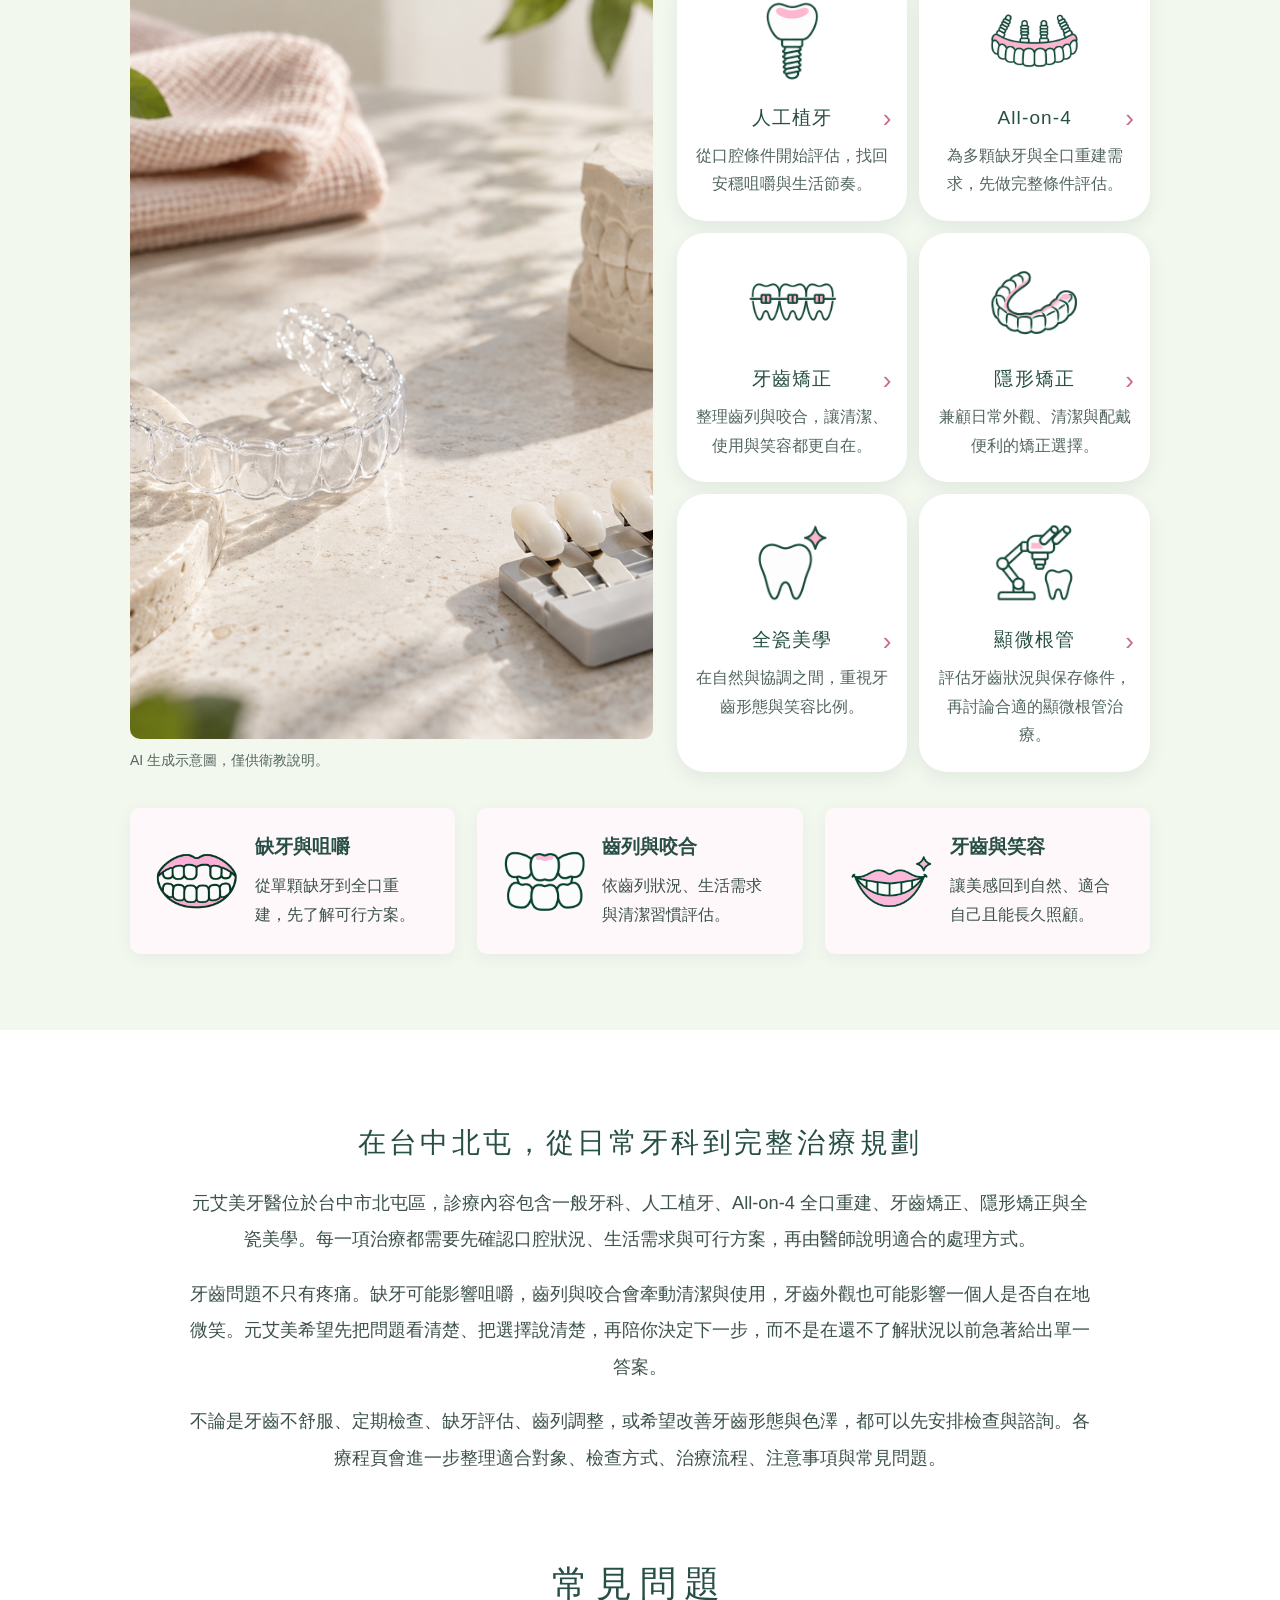
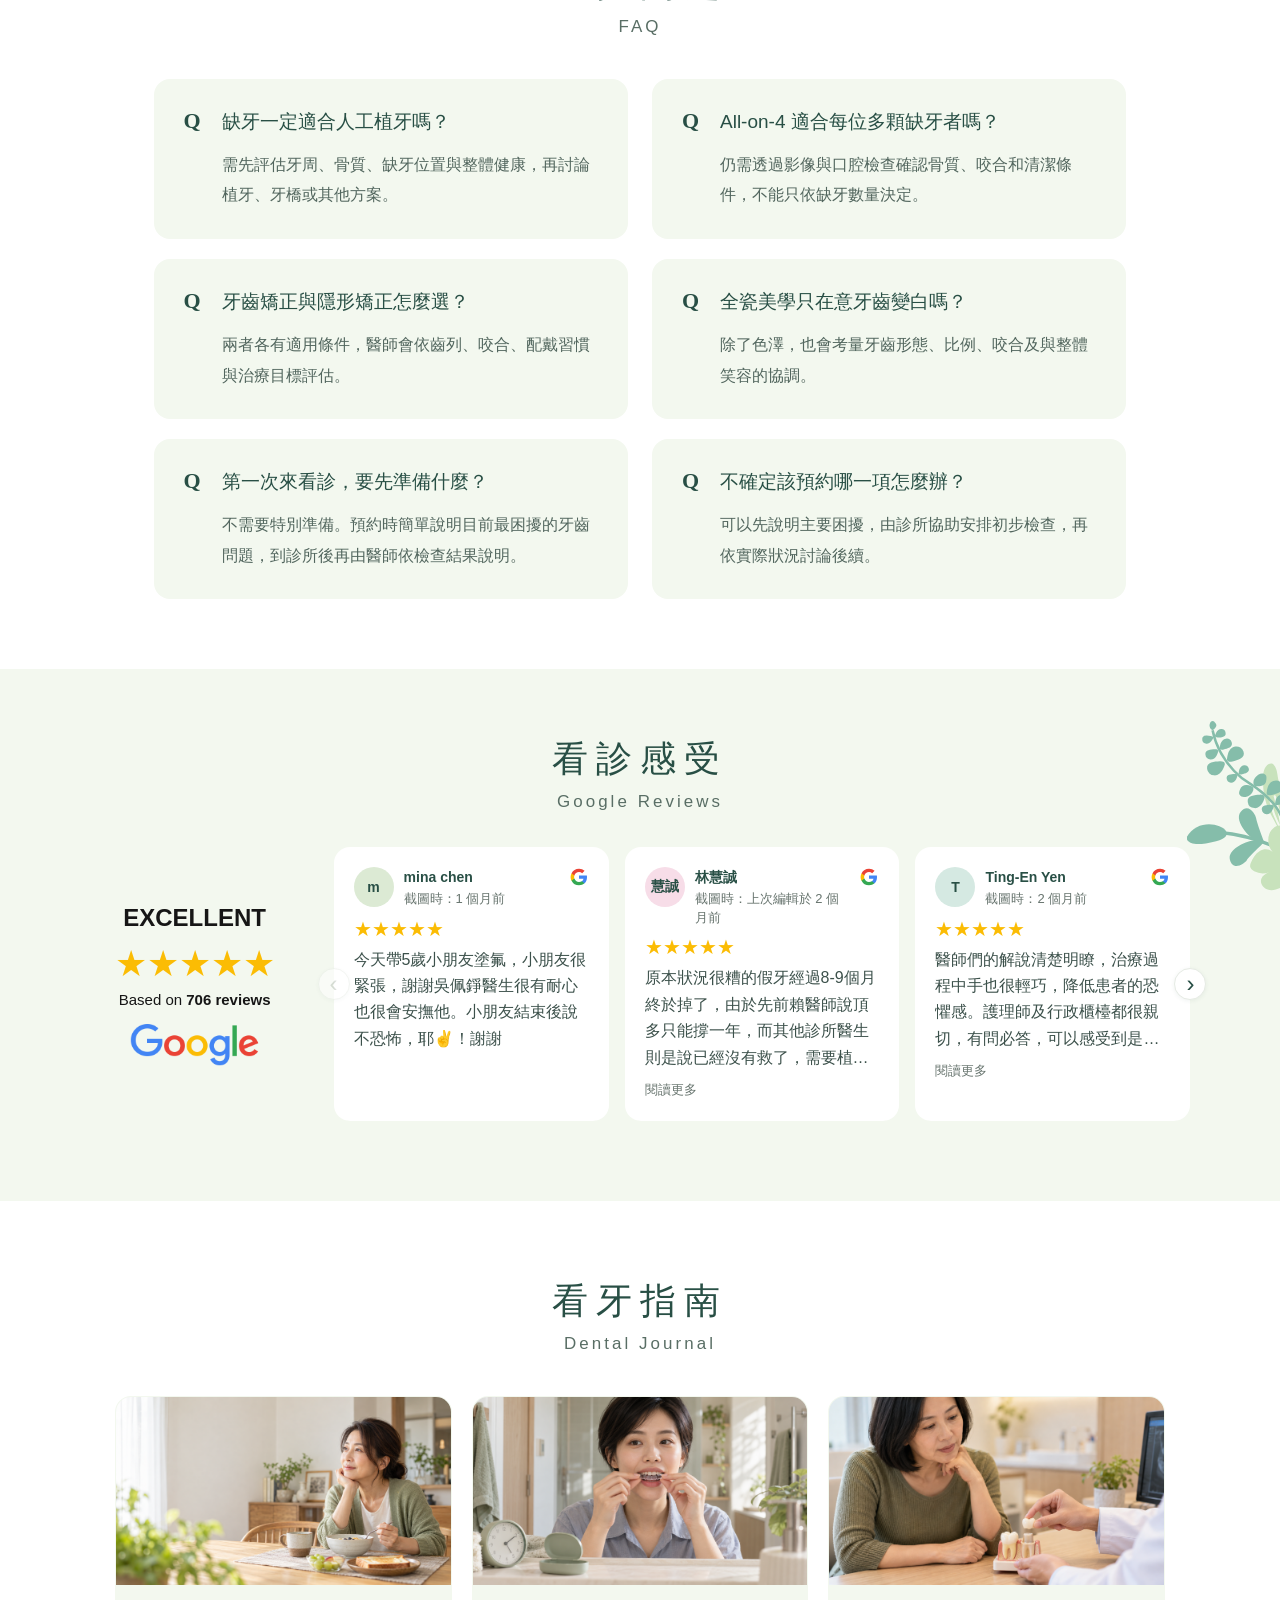
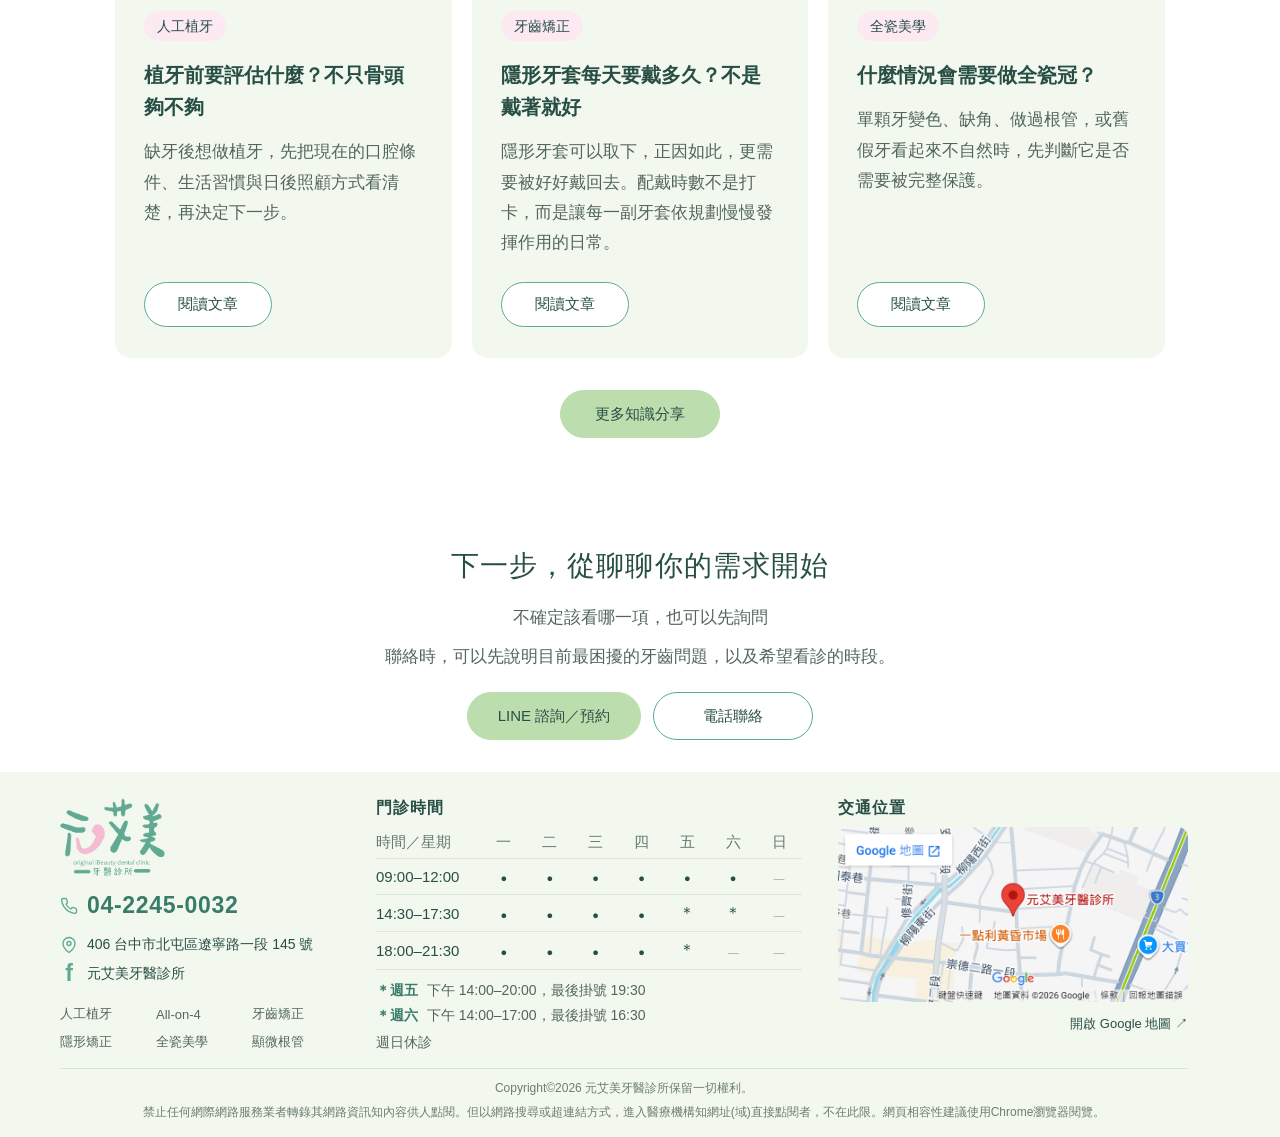
==== commit ae922da0: "Publish approved site updates across chats; retain latest leaf positions locally" ====
--- a/index.html
+++ b/index.html
@@ -1,13 +1,11 @@
 <!doctype html><html lang="zh-Hant"><head><meta charset="utf-8"><meta name="viewport" content="width=device-width,initial-scale=1"><title>審稿預覽｜元艾美牙醫｜台中北屯牙醫・人工植牙・牙齒矯正・全瓷美學</title><meta name="description" content="元艾美牙醫位於台中北屯，提供一般牙科、人工植牙、All-on-4、牙齒矯正、隱形矯正與全瓷美學等診療服務。先了解需求與口腔條件，再一起討論合適的治療方式。"><style>
 *{box-sizing:border-box}body{margin:0;color:#3c514b;font-family:"Noto Sans TC","PingFang TC",sans-serif;background:#fff}.nav{height:92px;display:flex;align-items:center;justify-content:space-between;padding:0 6vw;background:#fff}.nav img{width:154px;height:auto}.navlinks{display:flex;gap:34px;align-items:center;font-size:15px;letter-spacing:.12em}.book{border:1px solid #5daa96;border-radius:99px;padding:12px 22px;color:#284f45}.hero{position:relative;height:585px;background:url('yuan-aimei-v2-assets/hero-triptych.png') center/cover no-repeat}.hero-copy{position:absolute;left:34.5%;top:11%;writing-mode:vertical-rl;color:#fff;text-shadow:0 2px 7px #255f5477;font-size:36px;font-weight:500;letter-spacing:.18em;line-height:1.6}.hero-copy small{font-size:15px;letter-spacing:.25em;margin-left:18px}.intro{position:relative;text-align:center;padding:76px 18% 86px;background:#fff}.intro p{font-family:"Songti TC","Noto Serif TC",serif;font-size:20px;line-height:2.15;letter-spacing:.11em;margin:0;color:#3c514b}.leaf{position:absolute;width:190px;opacity:.6}.leaf.l{left:0;bottom:0}.leaf.r{right:0;top:8px;transform:rotate(180deg)}.section-title{text-align:center;padding-top:66px}.section-title h2{margin:0;color:#284f45;font-weight:500;font-size:34px;letter-spacing:.22em}.section-title i{display:block;width:72px;height:1px;background:#f9c2db;margin:15px auto}.section-title p{margin:0;color:#596e65;letter-spacing:.18em}.treatments{background:#f3f8ef;padding-bottom:76px;position:relative}.treat-flow{max-width:1020px;margin:44px auto 0;display:grid;grid-template-columns:1.05fr .95fr;gap:0;align-items:stretch}.photo-block{min-height:395px;background:url('yuan-aimei-v2-assets/hero-triptych.png') 8% center/auto 100% no-repeat}.treat-list{background:#fff;padding:34px 42px;display:grid;grid-template-columns:1fr 1fr;gap:0}.treat{padding:19px 12px;border-bottom:1px solid #d7e6ce}.treat:nth-child(odd){border-right:1px solid #d7e6ce}.treat b{display:block;color:#284f45;font-size:19px;letter-spacing:.12em;margin-bottom:8px;font-weight:500}.treat span{font-size:13px;line-height:1.7;color:#52665e}.seo-copy{padding:70px 12vw;background:#fff}.seo-copy h2{text-align:center;color:#284f45;font-size:28px;letter-spacing:.12em;font-weight:500}.seo-copy>p{max-width:900px;margin:18px auto;line-height:2;color:#3c514b;text-align:center}.faq{max-width:1000px;margin:40px auto 0;display:grid;grid-template-columns:repeat(3,1fr);gap:18px}.faq article{padding:24px;background:#f3f8ef;border-top:3px solid #f9c2db}.faq h3{font-size:17px;color:#284f45;margin:0 0 12px}.faq p{font-size:13px;line-height:1.8;margin:0}.reviews{padding:0 7vw 80px;background:#fff}.review-wrap{max-width:1050px;margin:40px auto 0;display:grid;grid-template-columns:220px 1fr;gap:36px}.rating{border-right:1px solid #d7e6ce;padding:8px 30px 8px 0}.rating strong{font-size:55px;color:#284f45;font-weight:400}.rating div{color:#284f45;font-size:24px;letter-spacing:.1em}.quotes{display:grid;grid-template-columns:repeat(3,1fr);gap:17px}.quote{border-top:3px solid #f9c2db;background:#f6faf3;padding:22px;min-height:145px}.quote p{height:9px;background:#dce8d4;border-radius:6px;margin:12px 0}.quote p:last-child{width:62%}.knowledge{background:#f3f8ef;padding:10px 9vw 75px}.knowledge-grid{max-width:1050px;margin:40px auto 0;display:grid;grid-template-columns:repeat(3,1fr);gap:20px}.knowledge article{background:#fff;padding:28px;min-height:190px}.knowledge small{color:#284f45;letter-spacing:.12em}.knowledge h3{color:#284f45;font-size:19px;line-height:1.55;margin:14px 0}.knowledge p{font-size:13px;line-height:1.8}.contact{background:#fff;padding:72px 8vw;display:grid;grid-template-columns:1fr 1fr;gap:65px;align-items:center}.contact h2{font-family:"Songti TC","Noto Serif TC",serif;color:#284f45;font-size:31px;font-weight:500;letter-spacing:.08em}.contact p{line-height:1.9}.info{margin-top:22px;color:#284f45;line-height:2.4}.map{height:260px;background:linear-gradient(135deg,#f4f5f2,#dce8d4);position:relative;overflow:hidden}.map:before,.map:after{content:"";position:absolute;background:#fff9}.map:before{width:150%;height:28px;left:-20%;top:44%;transform:rotate(-12deg)}.map:after{height:150%;width:25px;left:52%;top:-20%;transform:rotate(8deg)}.pin{position:absolute;z-index:2;left:52%;top:43%;width:28px;height:28px;border-radius:50% 50% 50% 0;background:#5daa96;transform:rotate(-45deg)}.map label{position:absolute;z-index:2;left:57%;top:41%;color:#284f45;font-weight:600}.footer{height:130px;background:#284f45;color:#fff;display:flex;align-items:center;justify-content:space-between;padding:0 7vw}.footer img{width:150px;filter:brightness(0) invert(1);opacity:.95}.footer span{font-size:13px;letter-spacing:.15em}.note{text-align:center;font-size:12px;color:#596e65;padding:16px;background:#fff}
-</style><link rel="stylesheet" href="brand.css?v=6b4bbaf9f93b"><link rel="stylesheet" href="botanical.css?v=67f52b9c0e47"><link rel="stylesheet" href="header.css?v=f753c201d08e"><style id="home-footer-design">/* 頁尾進入畫面時收起浮動快捷鈕，避免遮住門診資訊；離開頁尾即恢復。 */
-body.home-footer-in-view .floating-contact-actions { visibility:hidden; pointer-events:none; }
-/* 首頁下方採淡綠／白／淡綠交錯；只改底色，保留原有區塊與頁尾高度。 */
+</style><link rel="stylesheet" href="brand.css?v=2ab2fccf5845"><link rel="stylesheet" href="botanical.css?v=67f52b9c0e47"><link rel="stylesheet" href="header.css?v=f753c201d08e"><style id="home-footer-design">/* 首頁下方採淡綠／白／淡綠交錯；只改底色，保留原有區塊與頁尾高度。 */
 .reviews.reviews-preview { background:#f3f8ef; }
 .reviews.reviews-preview .google-review-card { background:#fff; }
 #dental-journal { background:#fff; background-image:none; }
 #dental-journal .knowledge-grid > article { background:#f3f8ef; }
-</style><link rel="stylesheet" href="clinic-footer.css?v=47f2d3605584"><meta name="robots" content="noindex,nofollow"><link rel="stylesheet" href="ux-preview.css?v=2262ccba97ec"><link rel="stylesheet" href="ux-motion.css?v=338545296c63"><style id="manual-review-design">/* 參考豐美晴悦的卡片資訊順序；保留元艾美底色、欄寬及手動精選內容。 */
+</style><link rel="stylesheet" href="clinic-footer.css?v=7401679ae009"><meta name="robots" content="noindex,nofollow"><link rel="stylesheet" href="ux-preview.css?v=b8e881145dc8"><link rel="stylesheet" href="ux-motion.css?v=338545296c63"><style id="manual-review-design">/* 參考豐美晴悦的卡片資訊順序；保留元艾美底色、欄寬及手動精選內容。 */
 .reviews-preview .review-slider { position:relative; }
 .reviews-preview .google-review-track { scrollbar-width:none; padding-bottom:0; }
 .reviews-preview .google-review-track::-webkit-scrollbar { display:none; }
@@ -37,7 +35,7 @@
  .reviews-preview .review-body { font-size:15px; }
 }
 </style><style id="knowledge-home-entry">#dental-journal .knowledge-more { display:flex; justify-content:center; margin-top:32px; position:relative; z-index:1; }
-@media(max-width:767px) { #dental-journal .knowledge-more { margin-top:26px; } }</style><link rel="stylesheet" href="knowledge-buttons.css?v=727f29ca28c6"><link rel="stylesheet" href="home-booking.css?v=3daee7c56694"><link rel="stylesheet" href="knowledge-system.css?v=e03f2a751f03"><link rel="stylesheet" href="home-knowledge.css?v=2246b5c28389"></head><body><a class="ux-skip" href="#main-content">跳到主要內容</a>
+@media(max-width:767px) { #dental-journal .knowledge-more { margin-top:26px; } }</style><link rel="stylesheet" href="knowledge-buttons.css?v=727f29ca28c6"><link rel="stylesheet" href="home-booking.css?v=3daee7c56694"><link rel="stylesheet" href="knowledge-system.css?v=e03f2a751f03"><link rel="stylesheet" href="home-knowledge.css?v=2246b5c28389"><link rel="stylesheet" href="home-hero.css?v=8a9aced0cf74"><link rel="stylesheet" href="responsive-refinement.css?v=bc23615ad927"><link rel="stylesheet" href="intro-leaf-motion.css?v=4bb97d314a3d"><link rel="stylesheet" href="image-notices.css?v=35aa461f251e"></head><body><a class="ux-skip" href="#main-content">跳到主要內容</a>
 <header class="nav site-header">
   <a class="site-header-logo" href="index.html" aria-label="元艾美牙醫診所首頁"><img src="yuan-aimei-v2-assets/clinic-wordmark.svg" alt="元艾美牙醫診所"></a>
   <button class="header-menu-toggle" type="button" aria-controls="primary-navigation" aria-expanded="false" aria-label="開啟選單"><svg viewBox="0 0 24 24" fill="none" stroke="currentColor" stroke-width="1.8" stroke-linecap="round" aria-hidden="true"><path d="M4 6h16M4 12h16M4 18h16"/></svg></button>
@@ -49,17 +47,17 @@
     <a class="header-treatment" href="ceramic-dsd.html">全瓷美學</a>
     <a class="header-treatment" href="microscopic-endodontics.html">顯微根管</a>
     <a href="team.html">醫療團隊</a>
-    <a href="knowledge-preview.html#list">牙科知識</a>
+    <a href="knowledge-preview.html#list">看牙指南</a>
   </nav>
   <a class="book header-book" href="https://page.line.me/307baiqp" target="_blank" rel="noopener noreferrer" aria-label="透過 LINE 預約看診（另開視窗）">LINE 預約</a>
 </header><main id="main-content" tabindex="-1">
-<section id="top" class="hero" style="background-image:linear-gradient(90deg,transparent 0%,transparent 42%,rgba(34,92,78,.06) 100%),url('yuan-aimei-v2-assets/hero-seamless-v3.png')"><h1 class="hero-copy" style="left:55%">牙齒的事，<br>就是我們的事！<small class="hero-location">台中北屯・元艾美牙醫診所</small></h1><nav class="ux-hero-actions" aria-label="首頁快捷入口"><a class="ux-button ux-button-secondary" href="#contact">門診與交通</a></nav></section>
+<section id="top" class="hero" style="background-image:linear-gradient(90deg,transparent 0%,transparent 42%,rgba(34,92,78,.06) 100%),url('yuan-aimei-v2-assets/hero-shallow-v-20261029.webp')"><h1 class="hero-copy" style="left:55%">牙齒的事，<br>就是我們的事！<small class="hero-location">台中北屯・元艾美牙醫診所</small></h1><nav class="ux-hero-actions" aria-label="首頁快捷入口"><a class="ux-button ux-button-secondary" href="#contact">門診與交通</a></nav></section>
 <section class="intro" id="about-clinic" data-botanical="intro"><div class="botanical-layer" aria-hidden="true"><span class="botanical-rail botanical-rail--left"><img class="botanical-sprig" src="yuan-aimei-v2-assets/leaf_L.svg" alt="" width="601.75" height="804.48" draggable="false"></span><span class="botanical-rail botanical-rail--right"><img class="botanical-sprig" src="yuan-aimei-v2-assets/leaf_R.svg" alt="" width="356.04" height="658.12" draggable="false"></span></div><p>你不必日日夜夜，仔細清潔卻害怕忽略蛀牙。<br>不必緊閉雙唇，隱藏不敢展露的笑容。<br>元艾美牙醫替你專心守護，<br>好好照顧每一件關於牙齒的事。</p></section>
 <section class="care-values" style="padding:34px 10vw;background:#fff;display:grid;grid-template-columns:repeat(3,1fr);gap:0;text-align:center;color:#284f45"><div style="padding:18px;border-right:1px solid #d7e6ce"><span class="care-value-icon care-icon-listening" aria-hidden="true"><img src="yuan-aimei-v2-assets/care-icons-approved.png" width="1942" height="809" alt=""></span><b style="letter-spacing:.15em">先聽懂你的在意</b><p style="color:#52665e">從現在最困擾的牙齒問題開始說起</p></div><div style="padding:18px;border-right:1px solid #d7e6ce"><span class="care-value-icon care-icon-explanation" aria-hidden="true"><img src="yuan-aimei-v2-assets/care-icons-approved.png" width="1942" height="809" alt=""></span><b style="letter-spacing:.15em">把該說明的說清楚</b><p style="color:#52665e">了解口腔條件，也了解每種選擇的差異</p></div><div style="padding:18px"><span class="care-value-icon care-icon-aftercare" aria-hidden="true"><img src="yuan-aimei-v2-assets/care-icons-approved.png" width="1942" height="809" alt=""></span><b style="letter-spacing:.15em">照顧治療後的日常</b><p style="color:#52665e">讓看診不只停在完成療程的那一天</p></div></section>
-<section class="treatments" data-botanical="treatments"><div class="botanical-layer" aria-hidden="true"><span class="botanical-rail botanical-rail--left"><img class="botanical-sprig" src="yuan-aimei-v2-assets/decor-botanical-right.svg" alt="" width="128.97" height="176.36" draggable="false"></span><span class="botanical-rail botanical-rail--right"><img class="botanical-sprig" src="yuan-aimei-v2-assets/decor-botanical-left.svg" alt="" width="92.26" height="85.46" draggable="false"></span></div><div class="section-title"><h2>診療項目</h2><i></i><p>Treatment Items</p></div><div class="treat-flow"><div class="photo-block" style="background-image:url('yuan-aimei-v2-assets/treatment-stilllife-v5.png');background-position:center;background-size:cover"></div><div class="treat-list"><a class="treat" href="implant.html" aria-label="了解人工植牙療程"><span class="treat-icon" aria-hidden="true"><img src="yuan-aimei-v2-assets/treatment-icons-duotone.png" alt="" width="1536" height="1024" style="width:342.309px;left:-3.257px;top:-20.743px"></span><span class="treat-heading"><b>人工植牙</b><span class="treat-arrow" aria-hidden="true">›</span></span><span class="treat-description">從口腔條件開始評估，找回安穩咀嚼與生活節奏。</span></a><a class="treat" href="all-on-4.html" aria-label="了解All-on-4療程"><span class="treat-icon" aria-hidden="true"><img src="yuan-aimei-v2-assets/treatment-icons-duotone.png" alt="" width="1536" height="1024" style="width:275.853px;left:-88.669px;top:-7.082px"></span><span class="treat-heading"><b>All-on-4</b><span class="treat-arrow" aria-hidden="true">›</span></span><span class="treat-description">為多顆缺牙與全口重建需求，先做完整條件評估。</span></a><a class="treat" href="orthodontics.html" aria-label="了解牙齒矯正療程"><span class="treat-icon" aria-hidden="true"><img src="yuan-aimei-v2-assets/treatment-icons-duotone.png" alt="" width="1536" height="1024" style="width:304.432px;left:-206.090px;top:-15.450px"></span><span class="treat-heading"><b>牙齒矯正</b><span class="treat-arrow" aria-hidden="true">›</span></span><span class="treat-description">整理齒列與咬合，讓清潔、使用與笑容都更自在。</span></a><a class="treat" href="orthodontics.html#invisalign" aria-label="了解隱形矯正療程"><span class="treat-icon" aria-hidden="true"><img src="yuan-aimei-v2-assets/treatment-icons-duotone.png" alt="" width="1536" height="1024" style="width:348.371px;left:-10.515px;top:-125.784px"></span><span class="treat-heading"><b>隱形矯正</b><span class="treat-arrow" aria-hidden="true">›</span></span><span class="treat-description">兼顧日常外觀、清潔與配戴便利的矯正選擇。</span></a><a class="treat" href="ceramic-dsd.html" aria-label="了解全瓷美學療程"><span class="treat-icon" aria-hidden="true"><img src="yuan-aimei-v2-assets/treatment-icons-duotone.png" alt="" width="1536" height="1024" style="width:358.707px;left:-134.623px;top:-125.713px"></span><span class="treat-heading"><b>全瓷美學</b><span class="treat-arrow" aria-hidden="true">›</span></span><span class="treat-description">在自然與協調之間，重視牙齒形態與笑容比例。</span></a><a class="treat" href="microscopic-endodontics.html" aria-label="了解顯微根管療程"><span class="treat-icon" aria-hidden="true"><img src="yuan-aimei-v2-assets/treatment-icons-duotone.png" alt="" width="1536" height="1024" style="width:344.276px;left:-242.931px;top:-118.621px"></span><span class="treat-heading"><b>顯微根管</b><span class="treat-arrow" aria-hidden="true">›</span></span><span class="treat-description">評估牙齒狀況與保存條件，再討論合適的顯微根管治療。</span></a></div></div><div class="treatment-groups"><div class="need-item"><span class="need-icon" aria-hidden="true"><img src="yuan-aimei-v2-assets/needs-icons-pink-gum-v5.png" alt="" width="2171" height="724" style="clip-path:inset(19.337016574585636% 71.11929986181484% 31.491712707182316% 4.836480884385076%);width:335.2895752895753px;left:-14.525096525096526px;top:-13.11196911196911px"></span><div class="need-copy"><b>缺牙與咀嚼</b><p>從單顆缺牙到全口重建，先了解可行方案。</p></div></div><div class="need-item"><span class="need-icon" aria-hidden="true"><img src="yuan-aimei-v2-assets/needs-icons-white-teeth-v4.png" alt="" width="2172" height="724" style="clip-path:inset(22.23756906077348% 40.00920810313075% 31.629834254143645% 39.134438305709025%);width:386.9933184855234px;left:-149.80400890868597px;top:-22.44097995545657px"></span><div class="need-copy"><b>齒列與咬合</b><p>依齒列狀況、生活需求與清潔習慣評估。</p></div></div><div class="need-item"><span class="need-icon" aria-hidden="true"><img src="yuan-aimei-v2-assets/needs-icons-white-teeth-v4.png" alt="" width="2172" height="724" style="clip-path:inset(19.337016574585636% 5.386740331491713% 32.87292817679558% 69.7513812154696%);width:324.17910447761193px;left:-224.4179104477612px;top:-10.71641791044776px"></span><div class="need-copy"><b>牙齒與笑容</b><p>讓美感回到自然、適合自己且能長久照顧。</p></div></div></div></section>
+<section class="treatments" data-botanical="treatments"><div class="botanical-layer" aria-hidden="true"><span class="botanical-rail botanical-rail--left"><img class="botanical-sprig" src="yuan-aimei-v2-assets/decor-botanical-right.svg" alt="" width="128.97" height="176.36" draggable="false"></span><span class="botanical-rail botanical-rail--right"><img class="botanical-sprig" src="yuan-aimei-v2-assets/decor-botanical-left.svg" alt="" width="92.26" height="85.46" draggable="false"></span></div><div class="section-title"><h2>診療項目</h2><i></i><p>Treatment Items</p></div><div class="treat-flow"><figure class="home-treatment-figure"><div class="photo-block" style="background-image:url('yuan-aimei-v2-assets/treatment-stilllife-v5.png');background-position:center;background-size:cover"></div><figcaption class="image-notice image-notice--background">AI 生成示意圖，僅供衛教說明。</figcaption></figure><div class="treat-list"><a class="treat" href="implant.html" aria-label="了解人工植牙療程"><span class="treat-icon" aria-hidden="true"><img src="yuan-aimei-v2-assets/treatment-icons-duotone.png" alt="" width="1536" height="1024" style="width:342.309px;left:-3.257px;top:-20.743px"></span><span class="treat-heading"><b>人工植牙</b><span class="treat-arrow" aria-hidden="true">›</span></span><span class="treat-description">從口腔條件開始評估，找回安穩咀嚼與生活節奏。</span></a><a class="treat" href="all-on-4.html" aria-label="了解All-on-4療程"><span class="treat-icon" aria-hidden="true"><img src="yuan-aimei-v2-assets/treatment-icons-duotone.png" alt="" width="1536" height="1024" style="width:275.853px;left:-88.669px;top:-7.082px"></span><span class="treat-heading"><b>All-on-4</b><span class="treat-arrow" aria-hidden="true">›</span></span><span class="treat-description">為多顆缺牙與全口重建需求，先做完整條件評估。</span></a><a class="treat" href="orthodontics.html" aria-label="了解牙齒矯正療程"><span class="treat-icon" aria-hidden="true"><img src="yuan-aimei-v2-assets/treatment-icons-duotone.png" alt="" width="1536" height="1024" style="width:304.432px;left:-206.090px;top:-15.450px"></span><span class="treat-heading"><b>牙齒矯正</b><span class="treat-arrow" aria-hidden="true">›</span></span><span class="treat-description">整理齒列與咬合，讓清潔、使用與笑容都更自在。</span></a><a class="treat" href="orthodontics.html#invisalign" aria-label="了解隱形矯正療程"><span class="treat-icon" aria-hidden="true"><img src="yuan-aimei-v2-assets/treatment-icons-duotone.png" alt="" width="1536" height="1024" style="width:348.371px;left:-10.515px;top:-125.784px"></span><span class="treat-heading"><b>隱形矯正</b><span class="treat-arrow" aria-hidden="true">›</span></span><span class="treat-description">兼顧日常外觀、清潔與配戴便利的矯正選擇。</span></a><a class="treat" href="ceramic-dsd.html" aria-label="了解全瓷美學療程"><span class="treat-icon" aria-hidden="true"><img src="yuan-aimei-v2-assets/treatment-icons-duotone.png" alt="" width="1536" height="1024" style="width:358.707px;left:-134.623px;top:-125.713px"></span><span class="treat-heading"><b>全瓷美學</b><span class="treat-arrow" aria-hidden="true">›</span></span><span class="treat-description">在自然與協調之間，重視牙齒形態與笑容比例。</span></a><a class="treat" href="microscopic-endodontics.html" aria-label="了解顯微根管療程"><span class="treat-icon" aria-hidden="true"><img src="yuan-aimei-v2-assets/treatment-icons-duotone.png" alt="" width="1536" height="1024" style="width:344.276px;left:-242.931px;top:-118.621px"></span><span class="treat-heading"><b>顯微根管</b><span class="treat-arrow" aria-hidden="true">›</span></span><span class="treat-description">評估牙齒狀況與保存條件，再討論合適的顯微根管治療。</span></a></div></div><div class="treatment-groups"><div class="need-item"><span class="need-icon" aria-hidden="true"><img src="yuan-aimei-v2-assets/needs-icons-pink-gum-v5.png" alt="" width="2171" height="724" style="clip-path:inset(19.337016574585636% 71.11929986181484% 31.491712707182316% 4.836480884385076%);width:335.2895752895753px;left:-14.525096525096526px;top:-13.11196911196911px"></span><div class="need-copy"><b>缺牙與咀嚼</b><p>從單顆缺牙到全口重建，先了解可行方案。</p></div></div><div class="need-item"><span class="need-icon" aria-hidden="true"><img src="yuan-aimei-v2-assets/needs-icons-white-teeth-v4.png" alt="" width="2172" height="724" style="clip-path:inset(22.23756906077348% 40.00920810313075% 31.629834254143645% 39.134438305709025%);width:386.9933184855234px;left:-149.80400890868597px;top:-22.44097995545657px"></span><div class="need-copy"><b>齒列與咬合</b><p>依齒列狀況、生活需求與清潔習慣評估。</p></div></div><div class="need-item"><span class="need-icon" aria-hidden="true"><img src="yuan-aimei-v2-assets/needs-icons-white-teeth-v4.png" alt="" width="2172" height="724" style="clip-path:inset(19.337016574585636% 5.386740331491713% 32.87292817679558% 69.7513812154696%);width:324.17910447761193px;left:-224.4179104477612px;top:-10.71641791044776px"></span><div class="need-copy"><b>牙齒與笑容</b><p>讓美感回到自然、適合自己且能長久照顧。</p></div></div></div></section>
 <section class="seo-copy" data-botanical="seo-copy"><div class="botanical-layer" aria-hidden="true"><span class="botanical-rail botanical-rail--left"><img class="botanical-sprig" src="yuan-aimei-v2-assets/decor-botanical-left.svg" alt="" width="92.26" height="85.46" draggable="false"></span><span class="botanical-rail botanical-rail--right"><img class="botanical-sprig" src="yuan-aimei-v2-assets/decor-botanical-footer.svg" alt="" width="129.03" height="90.54" draggable="false"></span></div><h2>在台中北屯，從日常牙科到完整治療規劃</h2><p>元艾美牙醫位於台中市北屯區，診療內容包含一般牙科、人工植牙、All-on-4 全口重建、牙齒矯正、隱形矯正與全瓷美學。每一項治療都需要先確認口腔狀況、生活需求與可行方案，再由醫師說明適合的處理方式。</p><p>牙齒問題不只有疼痛。缺牙可能影響咀嚼，齒列與咬合會牽動清潔與使用，牙齒外觀也可能影響一個人是否自在地微笑。元艾美希望先把問題看清楚、把選擇說清楚，再陪你決定下一步，而不是在還不了解狀況以前急著給出單一答案。</p><p>不論是牙齒不舒服、定期檢查、缺牙評估、齒列調整，或希望改善牙齒形態與色澤，都可以先安排檢查與諮詢。各療程頁會進一步整理適合對象、檢查方式、治療流程、注意事項與常見問題。</p><section class="faq-block" id="faq" aria-labelledby="faq-heading"><div class="section-title"><h2 id="faq-heading">常見問題</h2><p>FAQ</p></div><div class="faq"><article><div class="faq-question"><span class="faq-q" aria-hidden="true">Q</span><h3>缺牙一定適合人工植牙嗎？</h3></div><p>需先評估牙周、骨質、缺牙位置與整體健康，再討論植牙、牙橋或其他方案。</p></article><article><div class="faq-question"><span class="faq-q" aria-hidden="true">Q</span><h3>All-on-4 適合每位多顆缺牙者嗎？</h3></div><p>仍需透過影像與口腔檢查確認骨質、咬合和清潔條件，不能只依缺牙數量決定。</p></article><article><div class="faq-question"><span class="faq-q" aria-hidden="true">Q</span><h3>牙齒矯正與隱形矯正怎麼選？</h3></div><p>兩者各有適用條件，醫師會依齒列、咬合、配戴習慣與治療目標評估。</p></article><article><div class="faq-question"><span class="faq-q" aria-hidden="true">Q</span><h3>全瓷美學只在意牙齒變白嗎？</h3></div><p>除了色澤，也會考量牙齒形態、比例、咬合及與整體笑容的協調。</p></article><article><div class="faq-question"><span class="faq-q" aria-hidden="true">Q</span><h3>第一次來看診，要先準備什麼？</h3></div><p>不需要特別準備。預約時簡單說明目前最困擾的牙齒問題，到診所後再由醫師依檢查結果說明。</p></article><article><div class="faq-question"><span class="faq-q" aria-hidden="true">Q</span><h3>不確定該預約哪一項怎麼辦？</h3></div><p>可以先說明主要困擾，由診所協助安排初步檢查，再依實際狀況討論後續。</p></article></div></section></section>
 <section class="reviews reviews-preview" aria-labelledby="reviews-heading" data-botanical="reviews"><div class="botanical-layer" aria-hidden="true"><span class="botanical-rail botanical-rail--right"><img class="botanical-sprig" src="yuan-aimei-v2-assets/decor-botanical-right.svg" alt="" width="128.97" height="176.36" draggable="false"></span></div><div class="section-title"><h2 id="reviews-heading">看診感受</h2><p>Google Reviews</p></div><div class="google-reviews-layout"><div class="google-review-summary"><p class="summary-label">EXCELLENT</p><div class="review-summary-stars" role="img" aria-label="Google 整體評分 4.9 分，滿分 5 分">★★★★★</div><p class="review-total" title="Google 評論總數，查核日期：2026-10-21">Based on <strong>706 reviews</strong></p><img class="review-google-logo" src="yuan-aimei-v2-assets/google-logo.png" alt="Google" width="184" height="60"></div><div class="google-review-carousel"><div class="review-slider"><div class="review-navigation"><button type="button" class="review-previous" aria-label="上一則評論" aria-controls="google-review-track">‹</button><button type="button" class="review-next" aria-label="下一則評論" aria-controls="google-review-track">›</button></div><div class="google-review-track" id="google-review-track" tabindex="0" role="region" aria-label="五星精選評論，可橫向捲動"><article class="google-review-card"><div class="review-person"><span class="review-avatar avatar-0" aria-hidden="true">m</span><div><h3>mina chen</h3><p class="review-date">截圖時：1 個月前</p></div><a class="review-google-link" href="https://share.google/TOqvfu8f8p6e2fmmV" target="_blank" rel="noopener noreferrer" aria-label="查看 mina chen 的 Google 原文（另開分頁）"><img src="yuan-aimei-v2-assets/google-g.svg" alt="" width="20" height="20"></a></div><div class="review-five-stars" role="img" aria-label="5 顆星，滿分 5 顆星">★★★★★</div><p class="review-body" id="review-selected-0">今天帶5歲小朋友塗氟，小朋友很緊張，謝謝吳佩錚醫生很有耐心也很會安撫他。小朋友結束後說不恐怖，耶✌️！謝謝</p><button class="review-expand" type="button" aria-expanded="false" aria-controls="review-selected-0">閱讀更多</button></article><article class="google-review-card"><div class="review-person"><span class="review-avatar avatar-1" aria-hidden="true">慧誠</span><div><h3>林慧誠</h3><p class="review-date">截圖時：上次編輯於 2 個月前</p></div><a class="review-google-link" href="https://share.google/InLMEKCol7KzMtWpi" target="_blank" rel="noopener noreferrer" aria-label="查看 林慧誠 的 Google 原文（另開分頁）"><img src="yuan-aimei-v2-assets/google-g.svg" alt="" width="20" height="20"></a></div><div class="review-five-stars" role="img" aria-label="5 顆星，滿分 5 顆星">★★★★★</div><p class="review-body" id="review-selected-1">原本狀況很糟的假牙經過8-9個月終於掉了，由於先前賴醫師說頂多只能撐一年，而其他診所醫生則是說已經沒有救了，需要植牙。所以決定這個門牙就直接植牙,一勞永逸。補的骨粉經過兩周拆線後狀況良好，醫師說癒合的不錯，讓我安心了許多。謝謝賴醫師的技術和細心。<br>‐------‐-------------‐---------‐----------------<br>經過一年多的療程，今天終於完成整個植牙流程了，看到一個好的牢固的牙齒，真的謝謝賴醫師的細心和專業。雖然整個時程有點長，但這樣的時程是值得的。</p><button class="review-expand" type="button" aria-expanded="false" aria-controls="review-selected-1">閱讀更多</button></article><article class="google-review-card"><div class="review-person"><span class="review-avatar avatar-2" aria-hidden="true">T</span><div><h3>Ting-En Yen</h3><p class="review-date">截圖時：2 個月前</p></div><a class="review-google-link" href="https://share.google/f0omguu9F5PZKfp9o" target="_blank" rel="noopener noreferrer" aria-label="查看 Ting-En Yen 的 Google 原文（另開分頁）"><img src="yuan-aimei-v2-assets/google-g.svg" alt="" width="20" height="20"></a></div><div class="review-five-stars" role="img" aria-label="5 顆星，滿分 5 顆星">★★★★★</div><p class="review-body" id="review-selected-2">醫師們的解說清楚明瞭，治療過程中手也很輕巧，降低患者的恐懼感。護理師及行政櫃檯都很親切，有問必答，可以感受到是一間非常用心的診所！👍👍👍</p><button class="review-expand" type="button" aria-expanded="false" aria-controls="review-selected-2">閱讀更多</button></article><article class="google-review-card"><div class="review-person"><span class="review-avatar avatar-3" aria-hidden="true">瑞隆</span><div><h3>林瑞隆</h3><p class="review-date">截圖時：上次編輯於 6 個月前</p></div><a class="review-google-link" href="https://share.google/KLeoW83vpYpKgi1TV" target="_blank" rel="noopener noreferrer" aria-label="查看 林瑞隆 的 Google 原文（另開分頁）"><img src="yuan-aimei-v2-assets/google-g.svg" alt="" width="20" height="20"></a></div><div class="review-five-stars" role="img" aria-label="5 顆星，滿分 5 顆星">★★★★★</div><p class="review-body" id="review-selected-3">賴醫師非常有耐心跟專業，有問題都會細心的回答</p><button class="review-expand" type="button" aria-expanded="false" aria-controls="review-selected-3">閱讀更多</button></article><article class="google-review-card"><div class="review-person"><span class="review-avatar avatar-4" aria-hidden="true">麗芳</span><div><h3>許麗芳</h3><p class="review-date">截圖時：6 個月前</p></div><a class="review-google-link" href="https://share.google/4NN77i2BccLZqPCpW" target="_blank" rel="noopener noreferrer" aria-label="查看 許麗芳 的 Google 原文（另開分頁）"><img src="yuan-aimei-v2-assets/google-g.svg" alt="" width="20" height="20"></a></div><div class="review-five-stars" role="img" aria-label="5 顆星，滿分 5 顆星">★★★★★</div><p class="review-body" id="review-selected-4">對看牙醫很恐懼，要去看之前看了好多牙醫診所評價，最後選擇去元艾美，我運氣很好，感謝上帝，每位護理師都很親切很有耐心，診所幫我安排了林晏任醫生看診，我還是很緊張，林醫師先幫洗牙，我一點酸就放棄再洗牙，醫生建議我將會敏感的牙齒補好，還很溫柔的幫我打麻藥，蛀牙的部份確定要根管了，約下次看診，我還是很害怕，但林醫師的技術讓我有信心。謝謝元艾美的每位醫護人員。</p><button class="review-expand" type="button" aria-expanded="false" aria-controls="review-selected-4">閱讀更多</button></article><article class="google-review-card"><div class="review-person"><span class="review-avatar avatar-5" aria-hidden="true">R</span><div><h3>Rui-Xue Huang</h3><p class="review-date">截圖時：1 週前</p></div><a class="review-google-link" href="https://share.google/fiXhYSB8ndRfRoh58" target="_blank" rel="noopener noreferrer" aria-label="查看 Rui-Xue Huang 的 Google 原文（另開分頁）"><img src="yuan-aimei-v2-assets/google-g.svg" alt="" width="20" height="20"></a></div><div class="review-five-stars" role="img" aria-label="5 顆星，滿分 5 顆星">★★★★★</div><p class="review-body" id="review-selected-5">醫生細心,治療過程中會敘述可能狀況,會有心理準備及較無壓力</p><button class="review-expand" type="button" aria-expanded="false" aria-controls="review-selected-5">閱讀更多</button></article></div></div></div></div></section>
-<section class="knowledge" id="dental-journal" data-botanical="knowledge"><div class="botanical-layer" aria-hidden="true"><span class="botanical-rail botanical-rail--left"><img class="botanical-sprig" src="yuan-aimei-v2-assets/decor-botanical-footer.svg" alt="" width="129.03" height="90.54" draggable="false"></span></div><div class="section-title"><h2>牙科知識</h2><i></i><p>Dental Journal</p></div><div class="knowledge-grid"><article><a class="home-knowledge-link" href="knowledge-preview.html#article-0" aria-labelledby="home-knowledge-title-0"><img class="home-knowledge-image" src="yuan-aimei-knowledge-assets/implant-evaluation-hero.png" alt="" width="1600" height="900" loading="lazy"><small>人工植牙</small><h3 id="home-knowledge-title-0">植牙前要評估什麼？不只骨頭夠不夠</h3><p>缺牙後想做植牙，先把現在的口腔條件、生活習慣與日後照顧方式看清楚，再決定下一步。</p><span class="home-knowledge-read" aria-hidden="true">閱讀文章</span></a></article><article><a class="home-knowledge-link" href="knowledge-preview.html#article-7" aria-labelledby="home-knowledge-title-7"><img class="home-knowledge-image" src="yuan-aimei-knowledge-assets/article-09/aligner-daily-wear-hero-v3.png" alt="" width="1600" height="900" loading="lazy"><small>牙齒矯正</small><h3 id="home-knowledge-title-7">隱形牙套每天要戴多久？不是戴著就好</h3><p>隱形牙套可以取下，正因如此，更需要被好好戴回去。配戴時數不是打卡，而是讓每一副牙套依規劃慢慢發揮作用的日常。</p><span class="home-knowledge-read" aria-hidden="true">閱讀文章</span></a></article><article><a class="home-knowledge-link" href="knowledge-preview.html#article-3" aria-labelledby="home-knowledge-title-3"><img class="home-knowledge-image" src="yuan-aimei-knowledge-assets/article-04/ceramic-crown-consultation-hero-v3.png" alt="" width="1600" height="900" loading="lazy"><small>全瓷美學</small><h3 id="home-knowledge-title-3">什麼情況會需要做全瓷冠？</h3><p>單顆牙變色、缺角、做過根管，或舊假牙看起來不自然時，先判斷它是否需要被完整保護。</p><span class="home-knowledge-read" aria-hidden="true">閱讀文章</span></a></article></div><div class="knowledge-more"><a class="knowledge-more-link" href="knowledge-preview.html#list">更多知識分享</a></div></section>
+<section class="knowledge" id="dental-journal" data-botanical="knowledge"><div class="botanical-layer" aria-hidden="true"><span class="botanical-rail botanical-rail--left"><img class="botanical-sprig" src="yuan-aimei-v2-assets/decor-botanical-footer.svg" alt="" width="129.03" height="90.54" draggable="false"></span></div><div class="section-title"><h2>看牙指南</h2><i></i><p>Dental Journal</p></div><div class="knowledge-grid"><article><a class="home-knowledge-link" href="knowledge-preview.html#article-0" aria-labelledby="home-knowledge-title-0"><img class="home-knowledge-image" src="yuan-aimei-knowledge-assets/implant-evaluation-hero.png" alt="" width="1600" height="900" loading="lazy"><small>人工植牙</small><h3 id="home-knowledge-title-0">植牙前要評估什麼？不只骨頭夠不夠</h3><p>缺牙後想做植牙，先把現在的口腔條件、生活習慣與日後照顧方式看清楚，再決定下一步。</p><span class="home-knowledge-read" aria-hidden="true">閱讀文章</span></a></article><article><a class="home-knowledge-link" href="knowledge-preview.html#article-7" aria-labelledby="home-knowledge-title-7"><img class="home-knowledge-image" src="yuan-aimei-knowledge-assets/article-09/aligner-daily-wear-hero-v3.png" alt="" width="1600" height="900" loading="lazy"><small>牙齒矯正</small><h3 id="home-knowledge-title-7">隱形牙套每天要戴多久？不是戴著就好</h3><p>隱形牙套可以取下，正因如此，更需要被好好戴回去。配戴時數不是打卡，而是讓每一副牙套依規劃慢慢發揮作用的日常。</p><span class="home-knowledge-read" aria-hidden="true">閱讀文章</span></a></article><article><a class="home-knowledge-link" href="knowledge-preview.html#article-3" aria-labelledby="home-knowledge-title-3"><img class="home-knowledge-image" src="yuan-aimei-knowledge-assets/article-04/ceramic-crown-consultation-hero-v3.png" alt="" width="1600" height="900" loading="lazy"><small>全瓷美學</small><h3 id="home-knowledge-title-3">什麼情況會需要做全瓷冠？</h3><p>單顆牙變色、缺角、做過根管，或舊假牙看起來不自然時，先判斷它是否需要被完整保護。</p><span class="home-knowledge-read" aria-hidden="true">閱讀文章</span></a></article></div><div class="knowledge-more"><a class="knowledge-more-link" href="knowledge-preview.html#list">更多知識分享</a></div></section>
 <section id="home-booking" class="ux-home-booking ux-section" aria-labelledby="home-booking-title"><div class="ux-heading"><h2 id="home-booking-title">下一步，從聊聊你的需求開始</h2><div class="ux-booking-description"><p>不確定該看哪一項，也可以先詢問</p><p>聯絡時，可以先說明目前最困擾的牙齒問題，以及希望看診的時段。</p></div></div><div class="ux-actions"><a class="ux-button" href="https://page.line.me/307baiqp" target="_blank" rel="noopener noreferrer" aria-label="LINE 諮詢預約（另開視窗）">LINE 諮詢／預約</a><a class="ux-button ux-button-secondary" href="tel:+886422450032">電話聯絡</a></div></section><div class="ux-mobile-only ux-mobile-top"><a class="ux-text-link" href="#top">回到頁首</a></div></main><footer id="clinic-footer" data-footer-version="approved-v5" aria-label="元艾美牙醫診所頁尾"><div class="cf-clinic-footer-inner">
 <div class="cf-footer-main" id="contact"><section aria-label="診所資訊"><div class="cf-footer-clinic-identity"><img class="cf-contact-logo" src="yuan-aimei-v2-assets/clinic-wordmark.svg" alt="元艾美牙醫診所"><div class="cf-clinic-contact-links" aria-labelledby="contact-links-heading">
       <h3 class="cf-contact-sr-only" id="contact-links-heading">聯絡我們</h3>
@@ -81,8 +79,4 @@
   <a class="floating-contact-action" href="tel:+886422450032" aria-label="致電元艾美牙醫診所，04-2245-0032" title="電話聯絡：04-2245-0032"><svg viewBox="0 0 24 24" fill="currentColor" aria-hidden="true"><path d="M6.62 10.79a15.053 15.053 0 0 0 6.59 6.59l2.2-2.2a.996.996 0 0 1 1.02-.24c1.12.37 2.33.57 3.57.57.55 0 1 .45 1 1V20c0 .55-.45 1-1 1C10.61 21 3 13.39 3 4c0-.55.45-1 1-1h3.5c.55 0 1 .45 1 1 0 1.25.2 2.45.57 3.57.11.35.03.74-.25 1.02z"/></svg></a>
   <a class="floating-contact-action floating-contact-action--line" href="https://page.line.me/307baiqp" target="_blank" rel="noopener noreferrer" aria-label="透過 LINE 聯絡元艾美牙醫診所（另開視窗）" title="LINE 預約與諮詢"><svg aria-hidden="true" focusable="false" xmlns="http://www.w3.org/2000/svg" viewBox="64 76 384 368"><!--! Font Awesome Free 7.3.1 by @fontawesome - https://fontawesome.com License - https://fontawesome.com/license/free (Icons: CC BY 4.0, Fonts: SIL OFL 1.1, Code: MIT License) Copyright 2026 Fonticons, Inc. --><!-- Adapted: removed outer square; retained speech bubble and lettering. --><path fill="currentColor" fill-rule="evenodd" d="M311 196.8l0 81.3c0 2.1-1.6 3.7-3.7 3.7l-13 0c-1.3 0-2.4-.7-3-1.5L254 230 254 278.2c0 2.1-1.6 3.7-3.7 3.7l-13 0c-2.1 0-3.7-1.6-3.7-3.7l0-81.3c0-2.1 1.6-3.7 3.7-3.7l12.9 0c1.1 0 2.4 .6 3 1.6l37.3 50.3 0-48.2c0-2.1 1.6-3.7 3.7-3.7l13 0c2.1-.1 3.8 1.6 3.8 3.5l0 .1zm-93.7-3.7l-13 0c-2.1 0-3.7 1.6-3.7 3.7l0 81.3c0 2.1 1.6 3.7 3.7 3.7l13 0c2.1 0 3.7-1.6 3.7-3.7l0-81.3c0-1.9-1.6-3.7-3.7-3.7zm-31.4 68.1l-35.6 0 0-64.4c0-2.1-1.6-3.7-3.7-3.7l-13 0c-2.1 0-3.7 1.6-3.7 3.7l0 81.3c0 1 .3 1.8 1 2.5 .7 .6 1.5 1 2.5 1l52.2 0c2.1 0 3.7-1.6 3.7-3.7l0-13c0-1.9-1.6-3.7-3.5-3.7l.1 0zm193.7-68.1l-52.3 0c-1.9 0-3.7 1.6-3.7 3.7l0 81.3c0 1.9 1.6 3.7 3.7 3.7l52.2 0c2.1 0 3.7-1.6 3.7-3.7l0-13.1c0-2.1-1.6-3.7-3.7-3.7l-35.5 0 0-13.6 35.5 0c2.1 0 3.7-1.6 3.7-3.7l0-13.1c0-2.1-1.6-3.7-3.7-3.7l-35.5 0 0-13.7 35.5 0c2.1 0 3.7-1.6 3.7-3.7l0-13c-.1-1.9-1.7-3.7-3.7-3.7l.1 0zM441.6 233.5c0-83.4-83.7-151.3-186.4-151.3S68.8 150.1 68.8 233.5c0 74.7 66.3 137.4 155.9 149.3 21.8 4.7 19.3 12.7 14.4 42.1-.8 4.7-3.8 18.4 16.1 10.1s107.3-63.2 146.5-108.2c27-29.7 39.9-59.8 39.9-93.1l0-.2z"/></svg>
 </a>
-</div><script src="floating-actions.js?v=be5d61da25cc" defer></script><script src="header.js?v=2a80ebb98cba" defer></script><script id="home-footer-floating-guard">
-(()=>{const footer=document.getElementById('clinic-footer');if(!footer)return;
- const observer=new IntersectionObserver(entries=>{document.body.classList.toggle('home-footer-in-view',entries[0].isIntersecting);});observer.observe(footer);
-})();
-</script><script src="clinic-footer.js?v=7721b53acb8d"></script><script src="ux-motion.js?v=42525f137d6f" defer></script><script src="ux-preview.js?v=f5376449b047" defer></script></body></html>
+</div><script src="floating-actions.js?v=be5d61da25cc" defer></script><script src="header.js?v=2a80ebb98cba" defer></script><script src="clinic-footer.js?v=7721b53acb8d"></script><script src="ux-motion.js?v=a2bc2ee214dd" defer></script><script src="ux-preview.js?v=1e4fb9c02937" defer></script><script src="intro-leaf-motion.js?v=aef5a8480eac" defer></script></body></html>
--- a/brand.css
+++ b/brand.css
@@ -34,6 +34,14 @@
 .treat .treat-heading { position: relative; display: block; width: 100%; padding: 0 18px; box-sizing: border-box; margin-bottom: 9px; }
 .treat .treat-arrow { position: absolute; right: 0; top: 50%; transform: translateY(-50%); color: #C86C94; font-family: Arial, sans-serif; font-size: 26px; line-height: 1; transition: color .18s ease, transform .18s ease; }
 .treat .treat-description { font-size: 13px; line-height: 1.8; }
+/* 桌機小字調整：只提高首頁閱讀用說明，手機／平板沿用原字級。
+   評論選擇器包含卡片層，確保優先於首頁既有的內嵌評論樣式。 */
+@media (min-width: 1101px) {
+  .treat .treat-description,
+  .treatment-groups .need-copy p,
+  .reviews-preview .google-review-card .review-body { font-size: 16px; }
+  .reviews-preview .google-review-card .review-date { font-size: 13px; }
+}
 @media (hover: hover) {
   /* 內側 2px 深綠框不占版面空間，滑過時卡片與文字不位移。 */
   .treat:hover { background: #EFF6E9; box-shadow: inset 0 0 0 2px var(--brand-deep), 0 8px 22px rgba(40, 79, 69, .13); }
--- a/clinic-footer.css
+++ b/clinic-footer.css
@@ -79,3 +79,19 @@
   #clinic-footer .cf-footer-clinic-identity { grid-template-columns: 104px 1fr; gap: 14px; }
   #clinic-footer .cf-contact-logo { width: 104px; }
 }
+
+/* 快捷鈕在頁尾持續顯示：內容右側預留按鈕寬度與間距，不額外墊高頁尾。 */
+@media (min-width: 1101px) {
+  /* 門診資訊是實際看診依據；只放大時間與註記，其他頁尾文字保持原設定。 */
+  #clinic-footer .cf-hours-table { font-size: 15px; }
+  #clinic-footer .cf-hours-notes,
+  #clinic-footer .cf-hours-sunday { font-size: 14px; }
+  body:has(.floating-contact-actions, .treatment-floating-actions) #clinic-footer {
+    padding-right: max(92px, calc(env(safe-area-inset-right) + 72px));
+  }
+}
+@media (max-width: 1100px) {
+  body:has(.floating-contact-actions, .treatment-floating-actions) #clinic-footer {
+    padding-right: max(56px, calc(env(safe-area-inset-right) + 52px));
+  }
+}
--- a/ux-preview.css
+++ b/ux-preview.css
@@ -41,9 +41,7 @@
 .ux-table-hint { display:none; }
 /* 不額外固定第二排導覽，避免手機閱讀區被遮住；頁內連結沿用 Header 留白。 */
 @media(max-width:767px) {
-  /* 手機整頁移除側邊懸浮層，避免壓住任一段落；桌機維持原樣。
-     LINE 保留在固定 Header；電話與門診入口放選單，回頁首放正文末端。 */
-  .floating-contact-actions,.treatment-floating-actions { display:none; }
+  /* 手機沿用共用浮鈕尺寸與固定定位，整頁及頁尾皆持續顯示。 */
   .site-header .site-header-links > .ux-mobile-only { display:inline-flex; }
   .ux-mobile-top { display:flex; justify-content:center; padding:4px 24px 20px; background:#fff; }
   .ux-home-booking .ux-heading h2 { font-size:25px; }
--- a/home-hero.css
+++ b/home-hero.css
@@ -0,0 +1,8 @@
+/* 沿用同一張已確認領口的橫幅；手機移動背景取景，不拉伸人物。 */
+@media (max-width: 767px) {
+  #top.hero { background-position: 22% center; }
+}
+/* 最窄手機稍多留出右側文字空間，維持臉部與橘子完整。 */
+@media (max-width: 359px) {
+  #top.hero { background-position: 24% center; }
+}
--- a/responsive-refinement.css
+++ b/responsive-refinement.css
@@ -0,0 +1,165 @@
+/* 2026-10-29 響應式驗收修正。桌機內容版面不變，植物裝飾另處理裁切。
+   共用檔最後載入；更新引用請執行 output/apply-responsive-refinement-20261029.cjs。 */
+@font-face {
+  font-family: "Responsive FangXin H7 Heavy";
+  src: local("AR FangXinShuH7B5Std HV"), local("文鼎方新書H7B5Std_H");
+  font-weight: 900;
+  font-style: normal;
+  font-display: swap;
+}
+
+/* 植物原本被左右窄帶切成直線；所有尺寸取消內側裁切，
+   最外層仍限制在頁面內，保留自然從頁緣延伸的構圖。 */
+[data-botanical]:not([data-botanical="intro"]) .botanical-rail { overflow: visible; }
+
+@media (max-width: 1100px) {
+  /* 與桌機使用同一字型與字重；字級仍依手機／平板層級。
+     優先讀取 Adobe 網頁字型；本機與系統字型僅在網路字型無法載入時備援。 */
+  body.treatment-page :is(#implant-hero, #allon4-hero, #orthodontics-hero, #ceramic-dsd-hero, #microscopic-endodontics-hero) :is(.hero-copy h1, .treatment-hero-question) {
+    font-family: "ar-fangxinshuh7b5std", "Responsive FangXin H7 Heavy", "Songti TC", "Noto Serif TC", serif;
+    font-weight: 900;
+    font-synthesis: none;
+  }
+
+  /* 44px 點擊框，內縮 2px 後呈現 40px 圓鈕；小圖示維持足夠辨識度。 */
+  body :is(.treatment-floating-actions, .floating-contact-actions) {
+    right: max(4px, env(safe-area-inset-right));
+    bottom: max(12px, env(safe-area-inset-bottom));
+    gap: 4px;
+  }
+  body :is(.treatment-floating-action, .floating-contact-action) {
+    width: 44px;
+    height: 44px;
+    border: 2px solid transparent;
+    background-clip: padding-box;
+    box-shadow: none;
+  }
+  body :is(.treatment-floating-action, .floating-contact-action) svg { width: 23px; height: 23px; }
+  /* 團隊頁回到同一右側操作列，避免底部橫排遮住置中的醫師姓名。 */
+  body.team-page .treatment-floating-actions {
+    left: auto; right: max(4px, env(safe-area-inset-right)); transform: none;
+    flex-direction: column; padding: 0; border: 0; background: transparent; box-shadow: none;
+  }
+  body.team-page .treatment-floating-action { width: 44px; height: 44px; }
+  /* 兩側使用相同安全邊距，不能只擴大右側而讓整個內容偏左。 */
+  body.treatment-page main > :is(.section, .cta, .ux-section) { padding-inline: max(56px, 7vw) !important; }
+  /* 流程區由內層負責留白，避免重複套上兩層內距。 */
+  body.treatment-page main > :is(.tds-journey, #allon4-journey) { padding-inline: 0 !important; }
+  body.treatment-page :is(.tds-journey-inner, .allon4-journey-inner), #implant-journey .journey { padding-inline: max(56px, 7vw); }
+  body:has(.intro) .seo-copy { padding-inline: max(56px, 6vw); }
+  .knowledge-page :is(.list-content, .article-page).journal-container {
+    width: auto; margin-inline: max(48px, 8%);
+  }
+  .team-page .doctor-layout { width: auto; max-width: calc(100% - 112px); margin-inline: auto; }
+
+  #dental-journal .knowledge-grid { align-items: stretch; }
+  #dental-journal .home-knowledge-link h3 { text-wrap: balance; }
+
+  /* 常用操作增加實際觸控範圍，沿用既有圖示與按鈕外觀。 */
+  .reviews-preview :is(.review-previous, .review-next) { width: 44px; height: 44px; }
+  .reviews-preview .review-google-link { display: grid; place-items: center; min-width: 44px; min-height: 44px; }
+  .reviews-preview .review-person { grid-template-columns: 40px minmax(0, 1fr) 44px; }
+  .reviews-preview .review-google-link { margin: 0; }
+  .reviews-preview .review-expand { min-height: 44px; padding-block: 10px; }
+  #clinic-footer .cf-clinic-contact-link { min-height: 44px; }
+}
+
+@media (min-width: 768px) and (max-width: 1100px) {
+  /* 依指定只省略平板首頁卡片摘要，手機及文章正文保留全文。 */
+  #dental-journal .home-knowledge-link p {
+    display: -webkit-box; -webkit-box-orient: vertical; -webkit-line-clamp: 4;
+    overflow: hidden; min-height: 7.2em; max-height: 7.2em;
+  }
+  /* 平板沿用同一素材，將取景移向人物，文案移到右側留白。 */
+  body:has(.intro) .hero { background-position: 12% center; }
+  body:has(.intro) .hero-copy { left: auto !important; right: 8%; }
+  #clinic-footer { padding-block: 18px 8px; }
+  /* 保留三欄，改用四行摘要；縮減文字內距，增加每行可讀寬度。 */
+  #dental-journal .home-knowledge-link { padding: 24px 20px; }
+  #dental-journal .home-knowledge-image { width: calc(100% + 40px); margin: -24px -20px 22px; }
+  #dental-journal .home-knowledge-link h3 { min-height: 4.8em; }
+}
+
+@media (max-width: 767px) {
+  /* 手機沿用已確認的小枝葉位置。 */
+  [data-botanical]:not([data-botanical="intro"]) .botanical-sprig { width: 56px; transform: none; top: 8px; bottom: auto; }
+  [data-botanical]:not([data-botanical="intro"]) .botanical-rail--left img { left: 0; }
+  [data-botanical]:not([data-botanical="intro"]) .botanical-rail--right img { right: 0; }
+  [data-botanical]:is([data-botanical="seo-copy"], [data-botanical="knowledge"], [data-botanical="contact-details"]) .botanical-rail--left img { top: auto; bottom: 6px; }
+  /* 保留小浮鈕的 48px 安全邊距，兩側對稱。首頁與植牙手機原已隱藏
+     浮鈕，恢復 24px 閱讀留白，不為不存在的按鈕壓縮正文。 */
+  body.treatment-page main > :is(.section, .cta, .ux-section) { padding-inline: 48px !important; }
+  body.treatment-page main > :is(.tds-journey, #allon4-journey) { padding-inline: 0 !important; }
+  body.treatment-page :is(.tds-journey-inner, .allon4-journey-inner) { padding-inline: 48px; }
+  body.treatment-page :is(#implant-hero, #allon4-hero, #orthodontics-hero, #ceramic-dsd-hero, #microscopic-endodontics-hero) .hero-copy p { padding-inline: 48px; }
+  body.treatment-page:has(#implant-hero) main > :is(.section, .cta, .ux-section) { padding-inline: 24px !important; }
+  body.treatment-page #implant-hero .hero-copy p { padding-inline: 24px; }
+  #implant-journey .journey { padding-inline: 26px; }
+  body:has(.intro) .seo-copy { padding-inline: 24px; }
+  .team-page .doctor-layout { width: auto; margin-inline: 30px; max-width: none; }
+  .team-page .team-container { width: auto; margin-inline: 48px; }
+  .team-page .team-booking { padding-inline: 48px; }
+  .team-page .doctor-qualifications li { text-wrap: balance; }
+  .treatment-page :is(.card h3, .notice h3, .copy h3) { text-wrap: balance; }
+  /* 保持中文療程名稱完整，空間不足時在中英文之間換行。 */
+  #invisalign { word-break: keep-all; overflow-wrap: normal; }
+  #clinic-footer .cf-footer-treatment-nav > summary { min-height: 44px; }
+  /* 擴大點擊範圍後回收區塊留白，保留緊湊頁尾。 */
+  #clinic-footer { padding-block: 12px; }
+  #clinic-footer .cf-clinic-hours { margin-top: 8px; }
+  #clinic-footer .cf-footer-treatment-nav { margin-top: 4px; }
+  #clinic-footer .cf-clinic-legal-footer { margin-top: 5px; }
+
+  /* 手機元件級距：大型資訊卡 18、圖片／FAQ 外框 16、小型雙欄卡 14。
+     不套用到圓形功能鈕、膠囊 CTA 或花草裝飾。 */
+  body.treatment-page :is(.card, .notice, .panel, .allon4-risk-panel, .implant-care-risk) { border-radius: 18px !important; }
+  body.treatment-page :is(.visual img, .anatomy-figure, .anatomy-figure img, .compare-scroll, .implant-care-card, .implant-faq-list, .faq-list, .tds-faq-list) { border-radius: 16px !important; }
+  body:has(.intro) .treat { border-radius: 14px; }
+  body:has(.intro) .need-item { border-radius: 18px; }
+  .team-page .doctor-photo { border-radius: 16px; }
+  .team-page .doctor-layout { border-radius: 18px; }
+  .knowledge-page :is(.article-table, .article-questions) { border-radius: 16px; }
+}
+
+/* 手機浮鈕外觀縮小 15%：40px → 34px；44px 點擊框保留，圖示等比例縮小。 */
+@media (max-width: 767px) {
+  body :is(.treatment-floating-action, .floating-contact-action) { border-width: 5px; }
+  body :is(.treatment-floating-action, .floating-contact-action) svg { width: 19.55px; height: 19.55px; }
+  body.team-page .treatment-floating-action svg { width: 21.25px; height: 21.25px; }
+}
+
+/* 桌機浮鈕與圖示縮小 15%；以 1101px 為界，保留手機／平板既定尺寸。 */
+@media (min-width: 1101px) {
+  body :is(.treatment-floating-action, .floating-contact-action) { width: 54.4px; height: 54.4px; }
+  body :is(.treatment-floating-action, .floating-contact-action) svg { width: 27.2px; height: 27.2px; }
+}
+
+/* 平板／窄桌機植物構圖：診療左側、評論右側各一處主裝飾。
+   植物延伸出頁緣；資訊密集區留白，不再四角平均放小貼圖。 */
+@media (min-width: 768px) and (max-width: 1439px) {
+  [data-botanical="treatments"] .botanical-rail--right,
+  [data-botanical="seo-copy"] .botanical-rail,
+  [data-botanical="knowledge"] .botanical-rail,
+  [data-botanical="contact-details"] .botanical-rail { display: none; }
+
+  /* 768–1280px 以標題區留白承接枝葉；側邊空間增加後，連續銜接
+     1440px 原構圖的 190px、left -66px、top 150px 與 -15deg。 */
+  [data-botanical="treatments"] .botanical-rail--left img {
+    width: calc(clamp(112px, calc(5.46875vw + 70px), 140px) + clamp(0px, calc(31.25vw - 400px), 50px));
+    left: clamp(-66px, calc(28.285714px - 6.547619vw), -22px);
+    top: calc(clamp(-6px, calc(39px - 3.515625vw), 12px) + clamp(0px, calc(97.5vw - 1248px), 156px));
+    bottom: auto;
+    transform: rotate(-15deg);
+    opacity: .84;
+  }
+
+  /* 評論右側與標題留白呼應，連續銜接寬桌機的尺寸與位置。 */
+  [data-botanical="reviews"] .botanical-rail--right img {
+    width: clamp(112px, calc(4.166667vw + 80px), 140px);
+    right: clamp(-42px, calc(-2.678571vw - 3.428571px), -24px);
+    top: clamp(-20px, calc(13.392857vw - 122.857143px), 70px);
+    bottom: auto;
+    transform: scaleX(-1) rotate(5deg);
+    opacity: .74;
+  }
+}
--- a/intro-leaf-motion.css
+++ b/intro-leaf-motion.css
@@ -0,0 +1,43 @@
+/* 寫實葉片引言：參考原站左右 25vw / 15vw 與三秒入場；
+   所有規則限於 #about-clinic，不影響下方平塗植物或文字排版。 */
+#about-clinic[data-botanical="intro"] .botanical-rail {
+  display: block;
+  top: 0;
+  bottom: 0;
+  height: auto;
+  overflow: visible;
+}
+#about-clinic .botanical-rail--left { width: 25vw; }
+#about-clinic .botanical-rail--right { width: 15vw; }
+#about-clinic .botanical-rail .botanical-sprig {
+  width: 100%;
+  height: auto;
+  top: -50%;
+  bottom: auto;
+  opacity: 1;
+  transform: none;
+}
+#about-clinic .botanical-rail--left img { left: 0; }
+#about-clinic .botanical-rail--right img { right: 0; }
+
+/* 無 JavaScript 時直接呈現靜態葉片；只有初始化成功才隱藏待入場。 */
+#about-clinic[data-leaf-state="pending"] .botanical-sprig { opacity: 0; }
+#about-clinic[data-leaf-state="playing"] .botanical-sprig {
+  animation: intro-leaf-arrive 3s ease-in-out both;
+}
+@keyframes intro-leaf-arrive {
+  from { opacity: 0; transform: translate3d(0, -100%, 0); }
+  to { opacity: 1; transform: translate3d(0, 0, 0); }
+}
+
+/* 沿用原站手機策略，避免上下窄條切圖與擠壓文字。 */
+@media (max-width: 576px) {
+  #about-clinic .botanical-layer { display: none; }
+}
+@media (prefers-reduced-motion: reduce) {
+  #about-clinic .botanical-rail .botanical-sprig {
+    animation: none;
+    opacity: 1;
+    transform: none;
+  }
+}
--- a/image-notices.css
+++ b/image-notices.css
@@ -0,0 +1,49 @@
+/* 圖片來源獨立於內文：以一致字級、對比與間距呈現，避免被療程內文字級放大。 */
+body .image-notice,
+body .article-cover > figcaption.image-notice {
+  display: block;
+  margin: 10px 0 0;
+  padding: 0;
+  color: #52665e;
+  font: inherit;
+  font-size: 14px;
+  font-weight: 400;
+  line-height: 1.65;
+  letter-spacing: 0;
+  text-align: left;
+  text-wrap: pretty;
+  overflow-wrap: anywhere;
+}
+.image-notice-figure,
+.image-notice-wrap { min-width: 0; margin: 0; }
+.image-notice-figure > img { display: block; width: 100%; border-radius: 10px; }
+/* All-on-4 結構圖原來以整欄高度裁切；加說明後仍完整保留圖像比例。 */
+#allon4-content #allon4-structure .visual > .image-notice-figure { align-self: center; }
+#allon4-content #allon4-structure .image-notice-figure > img { height: auto; object-fit: cover; }
+body .image-notice--group { max-width: 1050px; margin: 24px auto 0; text-align: center; }
+body .image-notice--hero {
+  position: absolute; right: 24px; bottom: 14px; z-index: 2;
+  max-width: calc(100% - 48px); margin: 0; padding: 6px 10px;
+  background: rgba(255,255,255,.94); border-radius: 4px;
+}
+/* 首頁療程主圖與來源分開排版；說明直接使用區塊原本的底色。 */
+.home-treatment-figure { display: flex; flex-direction: column; min-width: 0; margin: 0; }
+.home-treatment-figure .photo-block { flex: 1; }
+body .image-notice--background {
+  position: static; margin: 10px 0 0; padding: 0;
+  background: transparent;
+}
+/* 首頁與看牙指南列表不放來源標示，圖片間距沿用各自卡片原有樣式。 */
+body .article-inline-image figcaption { margin-top: 10px; }
+body .article-inline-image figcaption .image-notice { margin: 0; }
+.image-description { display: block; margin-top: 6px; color: #52665e; font-size: 14px; line-height: 1.65; }
+body .image-notice--portrait { margin-top: 10px; }
+@media (max-width: 767px) {
+  .home-treatment-figure .photo-block { flex: none; }
+  /* 手機 Banner 圖、來源、標題依序排，說明不覆蓋人物或標題。 */
+  body.treatment-page .image-notice--hero {
+    position: static; max-width: none; padding: 10px 24px;
+    background: #fff; border-radius: 0;
+  }
+  body .image-notice--group { text-align: left; }
+}
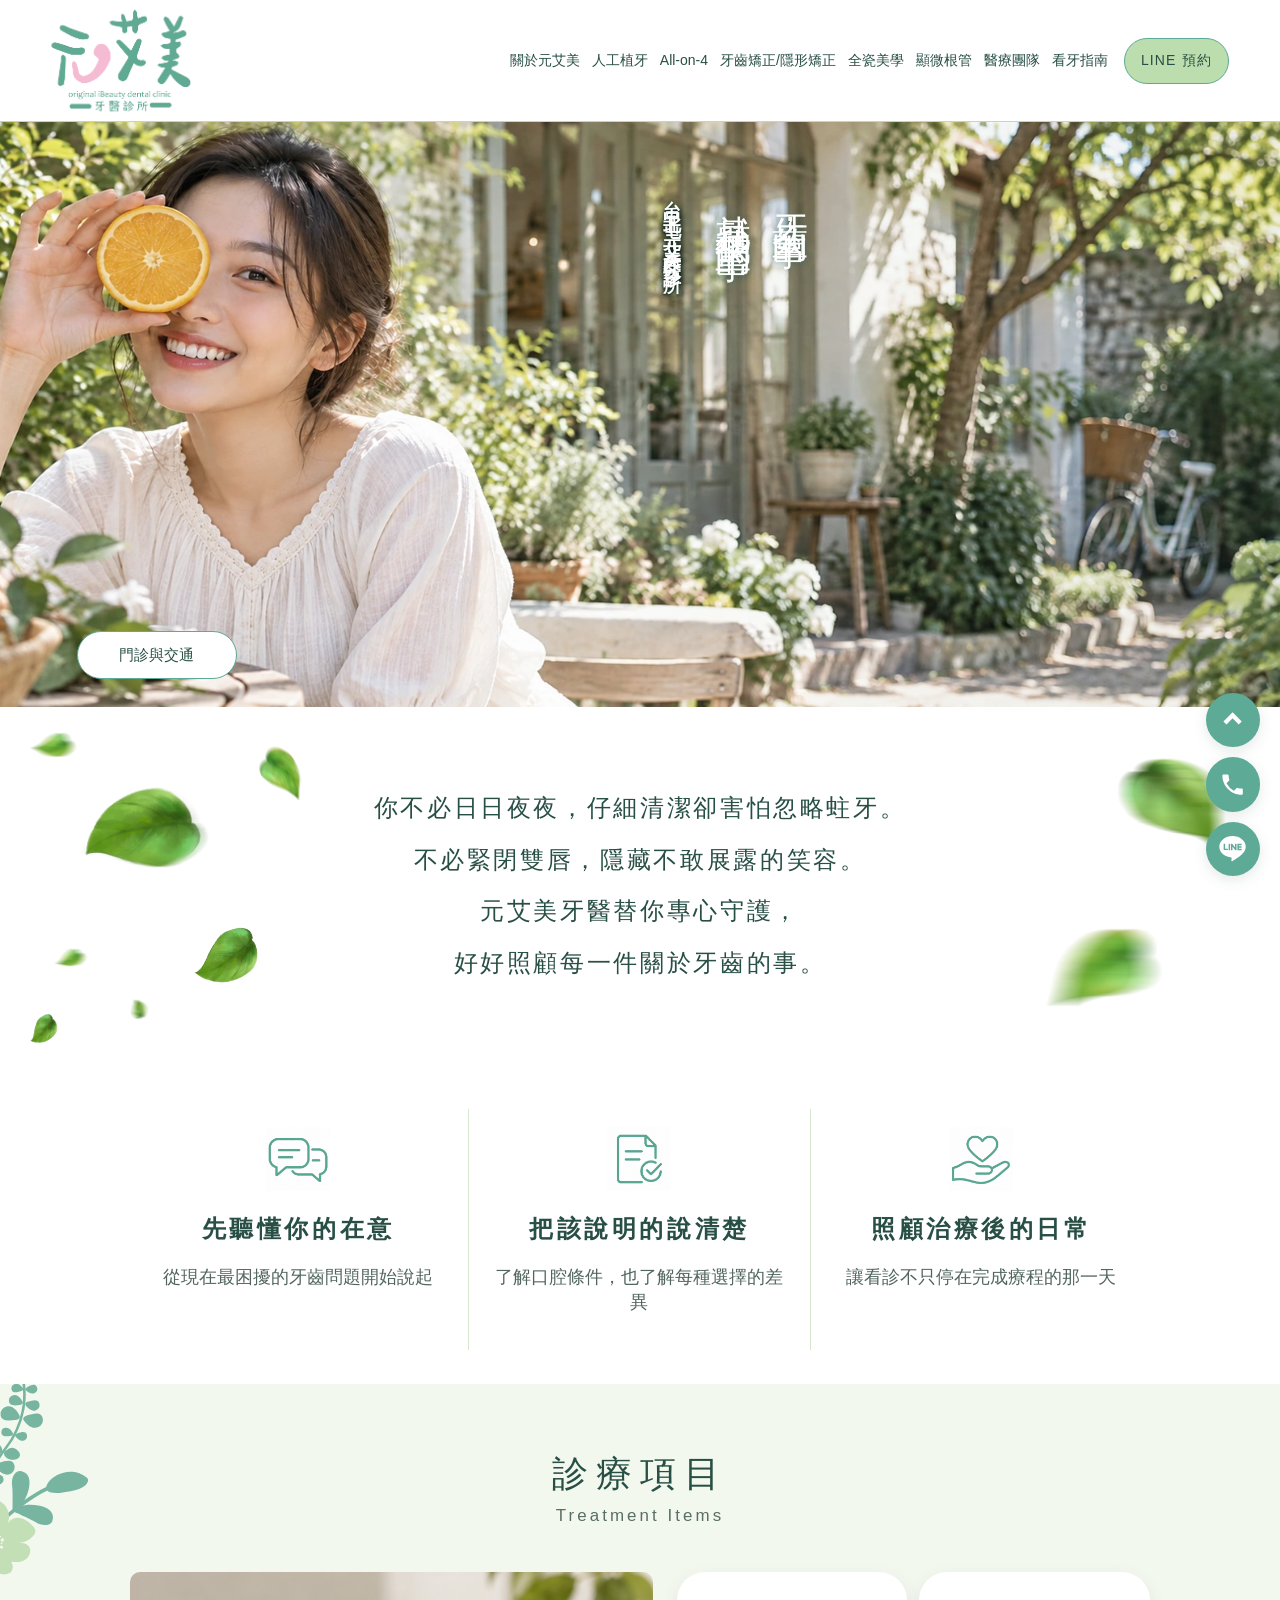
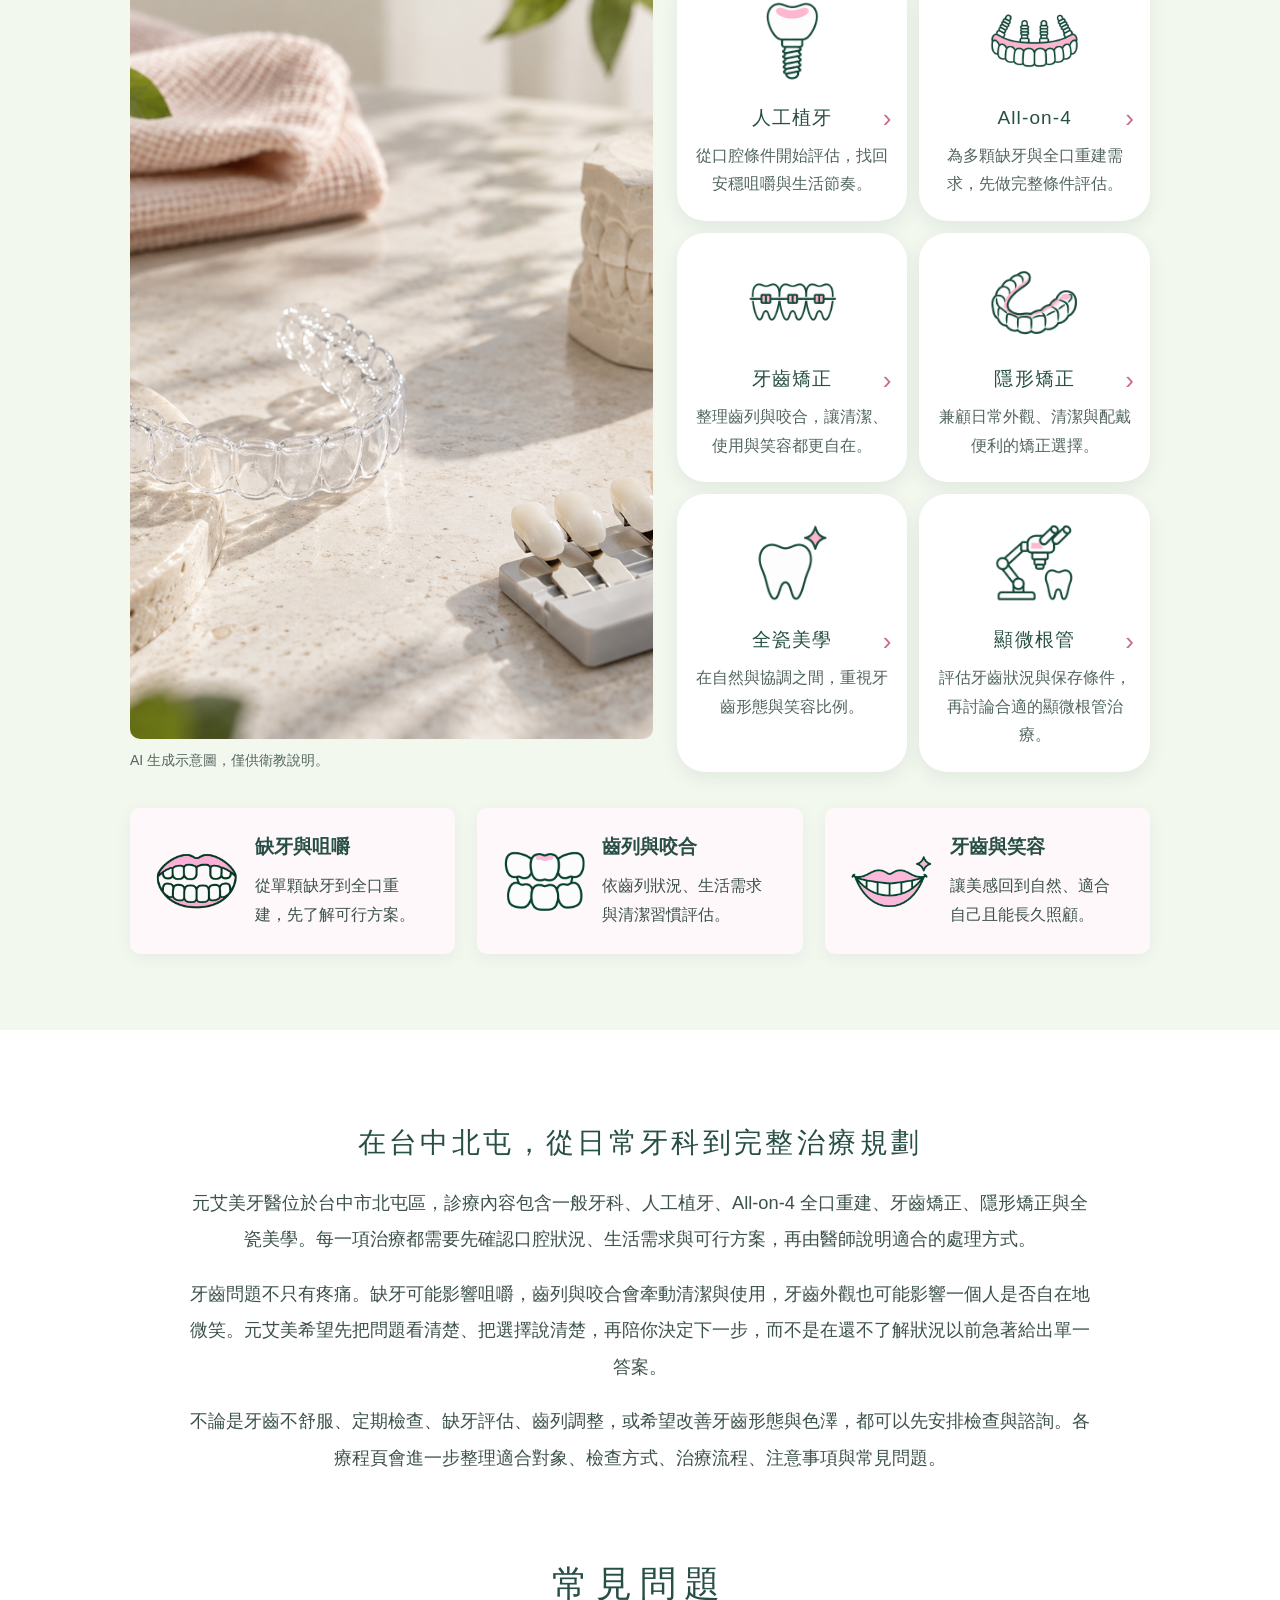
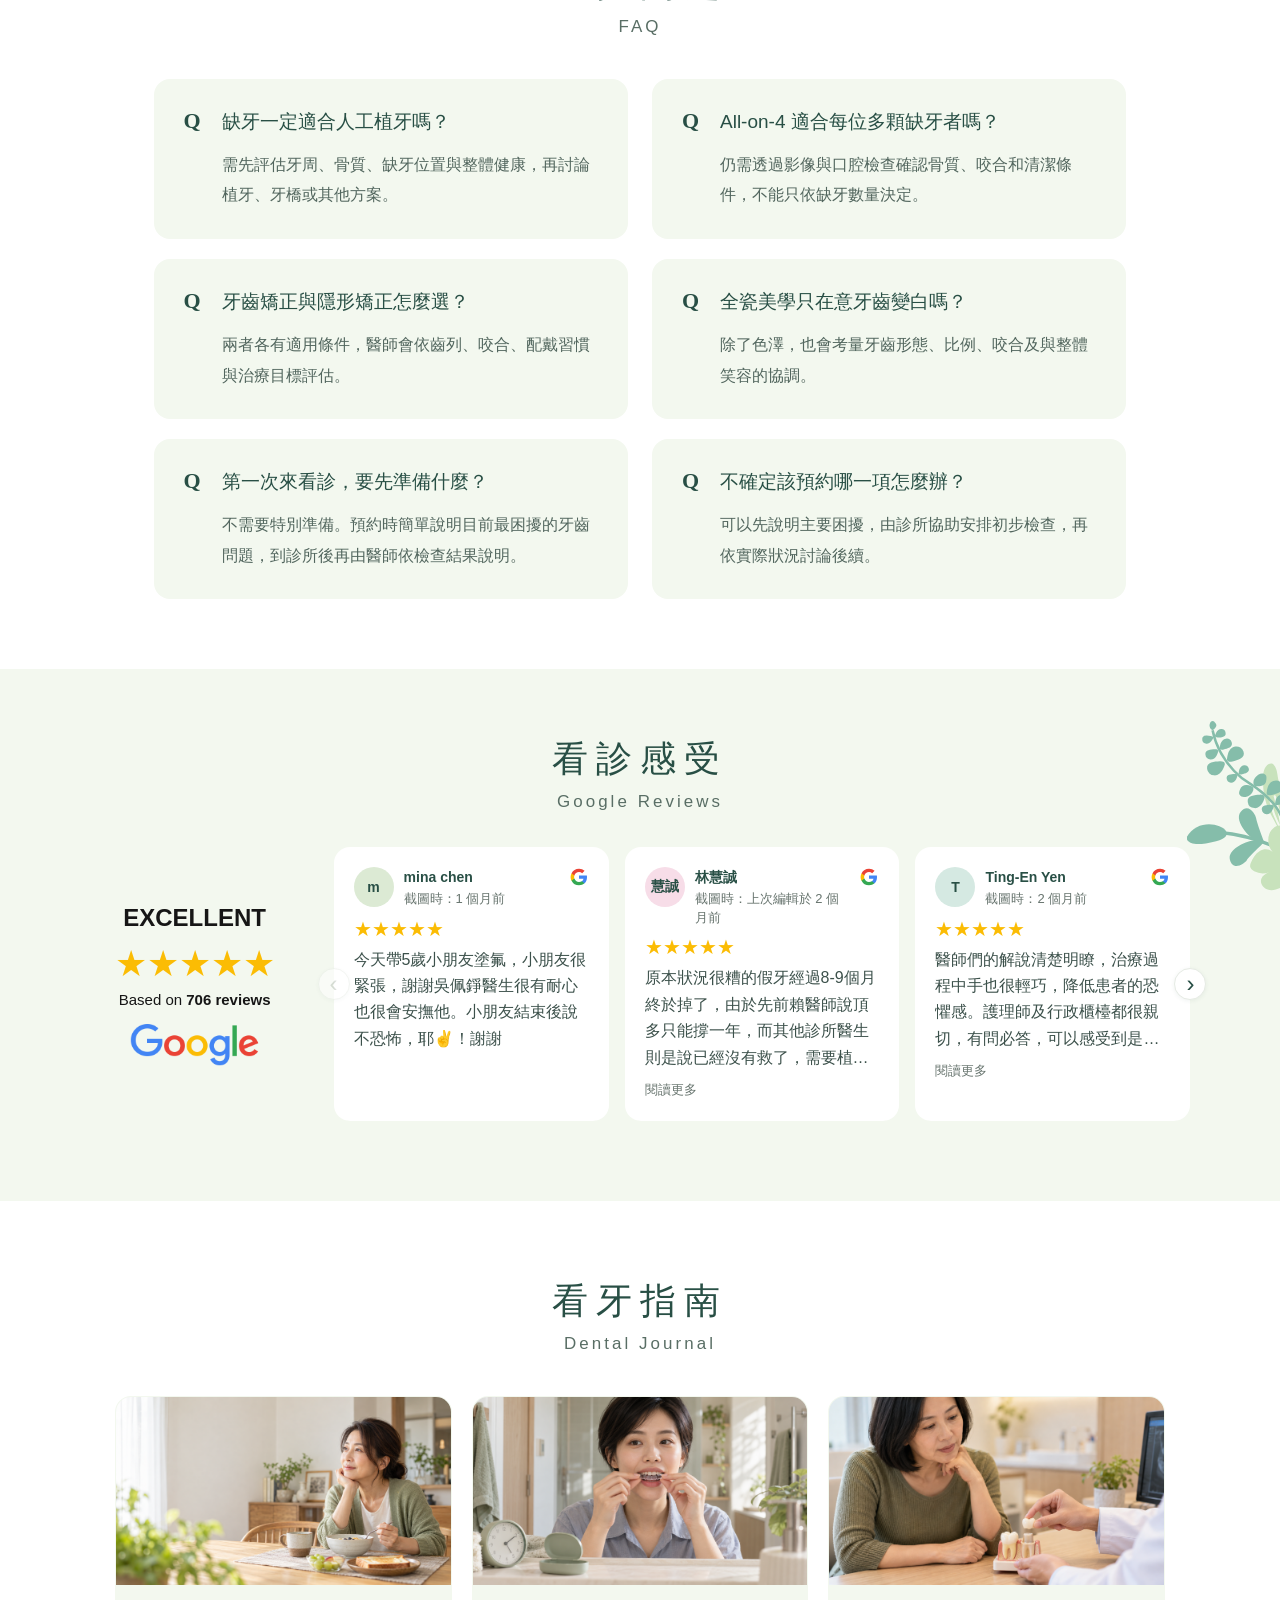
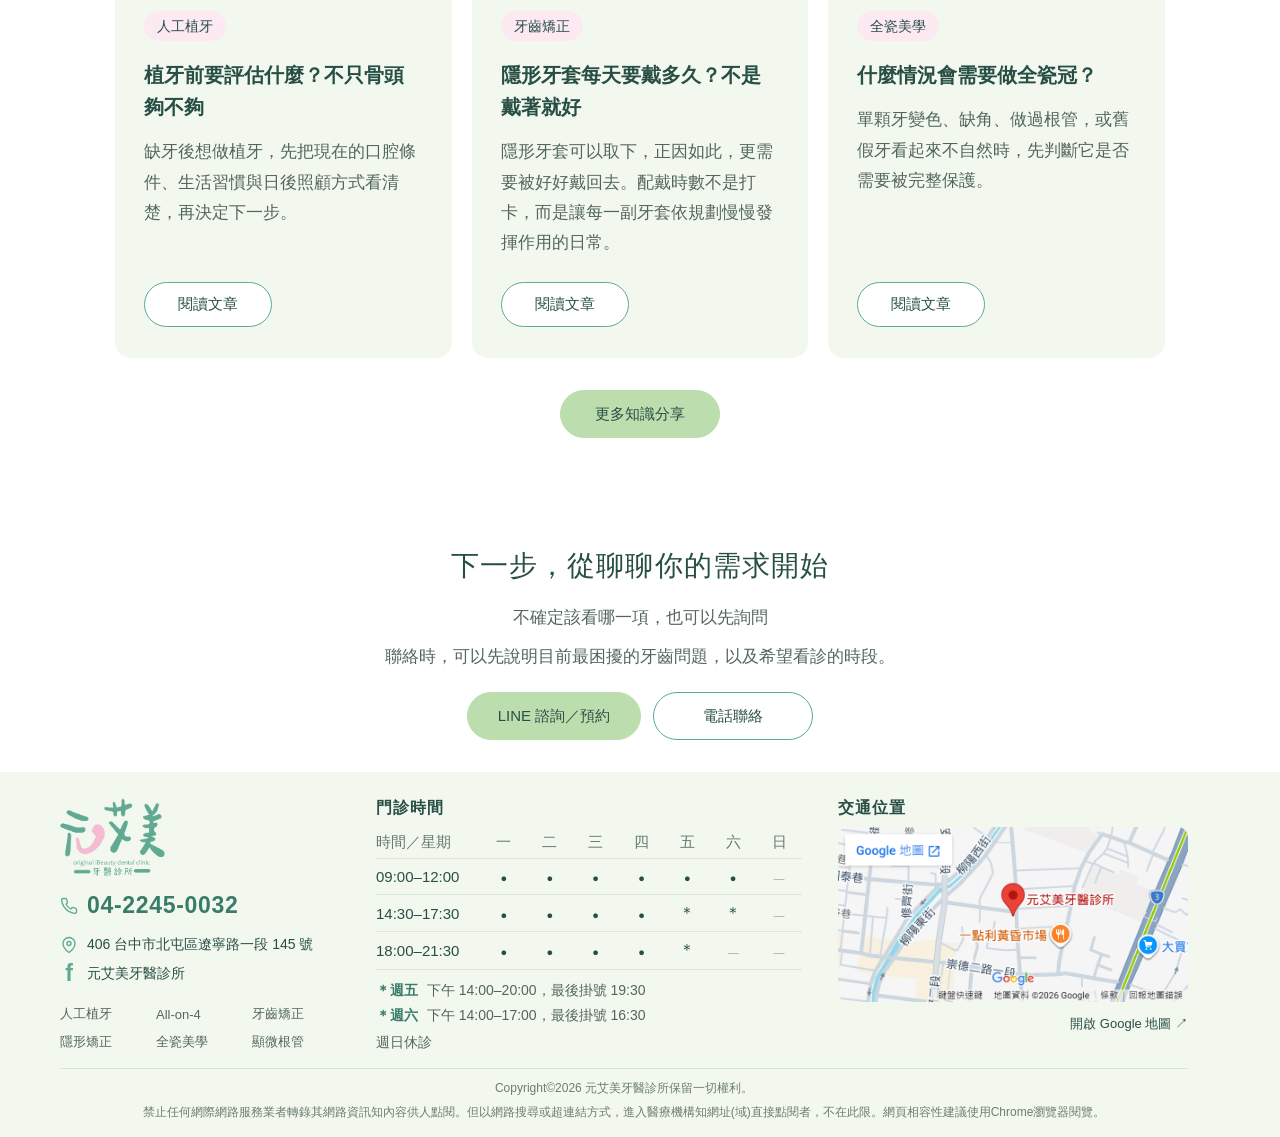
==== commit b7aae6fa: "Publish approved homepage intro leaf composition" ====
--- a/index.html
+++ b/index.html
@@ -52,7 +52,7 @@
   <a class="book header-book" href="https://page.line.me/307baiqp" target="_blank" rel="noopener noreferrer" aria-label="透過 LINE 預約看診（另開視窗）">LINE 預約</a>
 </header><main id="main-content" tabindex="-1">
 <section id="top" class="hero" style="background-image:linear-gradient(90deg,transparent 0%,transparent 42%,rgba(34,92,78,.06) 100%),url('yuan-aimei-v2-assets/hero-shallow-v-20261029.webp')"><h1 class="hero-copy" style="left:55%">牙齒的事，<br>就是我們的事！<small class="hero-location">台中北屯・元艾美牙醫診所</small></h1><nav class="ux-hero-actions" aria-label="首頁快捷入口"><a class="ux-button ux-button-secondary" href="#contact">門診與交通</a></nav></section>
-<section class="intro" id="about-clinic" data-botanical="intro"><div class="botanical-layer" aria-hidden="true"><span class="botanical-rail botanical-rail--left"><img class="botanical-sprig" src="yuan-aimei-v2-assets/leaf_L.svg" alt="" width="601.75" height="804.48" draggable="false"></span><span class="botanical-rail botanical-rail--right"><img class="botanical-sprig" src="yuan-aimei-v2-assets/leaf_R.svg" alt="" width="356.04" height="658.12" draggable="false"></span></div><p>你不必日日夜夜，仔細清潔卻害怕忽略蛀牙。<br>不必緊閉雙唇，隱藏不敢展露的笑容。<br>元艾美牙醫替你專心守護，<br>好好照顧每一件關於牙齒的事。</p></section>
+<section class="intro" id="about-clinic" data-botanical="intro"><div class="leaf-composition" aria-hidden="true"><span class="botanical-sprig leaf-piece leaf-l0" style="aspect-ratio:126/68;background-image:url('yuan-aimei-v2-assets/leaf_L.svg');background-size:477.77777777777777% 1183.8235294117646%;background-position:6.512605042016808% 5.970149253731343%"></span><span class="botanical-sprig leaf-piece leaf-l1" style="aspect-ratio:225/142;background-image:url('yuan-aimei-v2-assets/leaf_L.svg');background-size:267.55555555555554% 566.9014084507043%;background-position:37.93103448275862% 37.254901960784316%"></span><span class="botanical-sprig leaf-piece leaf-l2" style="aspect-ratio:78/96;background-image:url('yuan-aimei-v2-assets/leaf_L.svg');background-size:771.7948717948718% 838.5416666666666%;background-position:76.33587786259542% 42.877291960507755%"></span><span class="botanical-sprig leaf-piece leaf-l3" style="aspect-ratio:96/85;background-image:url('yuan-aimei-v2-assets/leaf_L.svg');background-size:627.0833333333333% 947.0588235294118%;background-position:61.85770750988142% 65.69444444444444%"></span><span class="botanical-sprig leaf-piece leaf-l4" style="aspect-ratio:74/43;background-image:url('yuan-aimei-v2-assets/leaf_L.svg');background-size:813.5135135135135% 1872.093023255814%;background-position:16.666666666666664% 69.68503937007874%"></span><span class="botanical-sprig leaf-piece leaf-l5" style="aspect-ratio:45/46;background-image:url('yuan-aimei-v2-assets/leaf_L.svg');background-size:1337.7777777777778% 1750%;background-position:46.14003590664273% 81.42292490118577%"></span><span class="botanical-sprig leaf-piece leaf-l6" style="aspect-ratio:52/55;background-image:url('yuan-aimei-v2-assets/leaf_L.svg');background-size:1157.6923076923076% 1463.6363636363637%;background-position:8.363636363636363% 86.13333333333333%"></span><span class="botanical-sprig leaf-piece leaf-r0" style="aspect-ratio:34/26;background-image:url('yuan-aimei-v2-assets/leaf_R.svg');background-size:1050% 2534.6153846153848%;background-position:92.87925696594426% 8.372827804107425%"></span><span class="botanical-sprig leaf-piece leaf-r1" style="aspect-ratio:162/131;background-image:url('yuan-aimei-v2-assets/leaf_R.svg');background-size:220.37037037037038% 503.05343511450377%;background-position:83.07692307692308% 33.90151515151515%"></span><span class="botanical-sprig leaf-piece leaf-r2" style="aspect-ratio:177/123;background-image:url('yuan-aimei-v2-assets/leaf_R.svg');background-size:201.6949152542373% 535.7723577235772%;background-position:19.444444444444446% 83.95522388059702%"></span></div><p>你不必日日夜夜，仔細清潔卻害怕忽略蛀牙。<br>不必緊閉雙唇，隱藏不敢展露的笑容。<br>元艾美牙醫替你專心守護，<br>好好照顧每一件關於牙齒的事。</p></section>
 <section class="care-values" style="padding:34px 10vw;background:#fff;display:grid;grid-template-columns:repeat(3,1fr);gap:0;text-align:center;color:#284f45"><div style="padding:18px;border-right:1px solid #d7e6ce"><span class="care-value-icon care-icon-listening" aria-hidden="true"><img src="yuan-aimei-v2-assets/care-icons-approved.png" width="1942" height="809" alt=""></span><b style="letter-spacing:.15em">先聽懂你的在意</b><p style="color:#52665e">從現在最困擾的牙齒問題開始說起</p></div><div style="padding:18px;border-right:1px solid #d7e6ce"><span class="care-value-icon care-icon-explanation" aria-hidden="true"><img src="yuan-aimei-v2-assets/care-icons-approved.png" width="1942" height="809" alt=""></span><b style="letter-spacing:.15em">把該說明的說清楚</b><p style="color:#52665e">了解口腔條件，也了解每種選擇的差異</p></div><div style="padding:18px"><span class="care-value-icon care-icon-aftercare" aria-hidden="true"><img src="yuan-aimei-v2-assets/care-icons-approved.png" width="1942" height="809" alt=""></span><b style="letter-spacing:.15em">照顧治療後的日常</b><p style="color:#52665e">讓看診不只停在完成療程的那一天</p></div></section>
 <section class="treatments" data-botanical="treatments"><div class="botanical-layer" aria-hidden="true"><span class="botanical-rail botanical-rail--left"><img class="botanical-sprig" src="yuan-aimei-v2-assets/decor-botanical-right.svg" alt="" width="128.97" height="176.36" draggable="false"></span><span class="botanical-rail botanical-rail--right"><img class="botanical-sprig" src="yuan-aimei-v2-assets/decor-botanical-left.svg" alt="" width="92.26" height="85.46" draggable="false"></span></div><div class="section-title"><h2>診療項目</h2><i></i><p>Treatment Items</p></div><div class="treat-flow"><figure class="home-treatment-figure"><div class="photo-block" style="background-image:url('yuan-aimei-v2-assets/treatment-stilllife-v5.png');background-position:center;background-size:cover"></div><figcaption class="image-notice image-notice--background">AI 生成示意圖，僅供衛教說明。</figcaption></figure><div class="treat-list"><a class="treat" href="implant.html" aria-label="了解人工植牙療程"><span class="treat-icon" aria-hidden="true"><img src="yuan-aimei-v2-assets/treatment-icons-duotone.png" alt="" width="1536" height="1024" style="width:342.309px;left:-3.257px;top:-20.743px"></span><span class="treat-heading"><b>人工植牙</b><span class="treat-arrow" aria-hidden="true">›</span></span><span class="treat-description">從口腔條件開始評估，找回安穩咀嚼與生活節奏。</span></a><a class="treat" href="all-on-4.html" aria-label="了解All-on-4療程"><span class="treat-icon" aria-hidden="true"><img src="yuan-aimei-v2-assets/treatment-icons-duotone.png" alt="" width="1536" height="1024" style="width:275.853px;left:-88.669px;top:-7.082px"></span><span class="treat-heading"><b>All-on-4</b><span class="treat-arrow" aria-hidden="true">›</span></span><span class="treat-description">為多顆缺牙與全口重建需求，先做完整條件評估。</span></a><a class="treat" href="orthodontics.html" aria-label="了解牙齒矯正療程"><span class="treat-icon" aria-hidden="true"><img src="yuan-aimei-v2-assets/treatment-icons-duotone.png" alt="" width="1536" height="1024" style="width:304.432px;left:-206.090px;top:-15.450px"></span><span class="treat-heading"><b>牙齒矯正</b><span class="treat-arrow" aria-hidden="true">›</span></span><span class="treat-description">整理齒列與咬合，讓清潔、使用與笑容都更自在。</span></a><a class="treat" href="orthodontics.html#invisalign" aria-label="了解隱形矯正療程"><span class="treat-icon" aria-hidden="true"><img src="yuan-aimei-v2-assets/treatment-icons-duotone.png" alt="" width="1536" height="1024" style="width:348.371px;left:-10.515px;top:-125.784px"></span><span class="treat-heading"><b>隱形矯正</b><span class="treat-arrow" aria-hidden="true">›</span></span><span class="treat-description">兼顧日常外觀、清潔與配戴便利的矯正選擇。</span></a><a class="treat" href="ceramic-dsd.html" aria-label="了解全瓷美學療程"><span class="treat-icon" aria-hidden="true"><img src="yuan-aimei-v2-assets/treatment-icons-duotone.png" alt="" width="1536" height="1024" style="width:358.707px;left:-134.623px;top:-125.713px"></span><span class="treat-heading"><b>全瓷美學</b><span class="treat-arrow" aria-hidden="true">›</span></span><span class="treat-description">在自然與協調之間，重視牙齒形態與笑容比例。</span></a><a class="treat" href="microscopic-endodontics.html" aria-label="了解顯微根管療程"><span class="treat-icon" aria-hidden="true"><img src="yuan-aimei-v2-assets/treatment-icons-duotone.png" alt="" width="1536" height="1024" style="width:344.276px;left:-242.931px;top:-118.621px"></span><span class="treat-heading"><b>顯微根管</b><span class="treat-arrow" aria-hidden="true">›</span></span><span class="treat-description">評估牙齒狀況與保存條件，再討論合適的顯微根管治療。</span></a></div></div><div class="treatment-groups"><div class="need-item"><span class="need-icon" aria-hidden="true"><img src="yuan-aimei-v2-assets/needs-icons-pink-gum-v5.png" alt="" width="2171" height="724" style="clip-path:inset(19.337016574585636% 71.11929986181484% 31.491712707182316% 4.836480884385076%);width:335.2895752895753px;left:-14.525096525096526px;top:-13.11196911196911px"></span><div class="need-copy"><b>缺牙與咀嚼</b><p>從單顆缺牙到全口重建，先了解可行方案。</p></div></div><div class="need-item"><span class="need-icon" aria-hidden="true"><img src="yuan-aimei-v2-assets/needs-icons-white-teeth-v4.png" alt="" width="2172" height="724" style="clip-path:inset(22.23756906077348% 40.00920810313075% 31.629834254143645% 39.134438305709025%);width:386.9933184855234px;left:-149.80400890868597px;top:-22.44097995545657px"></span><div class="need-copy"><b>齒列與咬合</b><p>依齒列狀況、生活需求與清潔習慣評估。</p></div></div><div class="need-item"><span class="need-icon" aria-hidden="true"><img src="yuan-aimei-v2-assets/needs-icons-white-teeth-v4.png" alt="" width="2172" height="724" style="clip-path:inset(19.337016574585636% 5.386740331491713% 32.87292817679558% 69.7513812154696%);width:324.17910447761193px;left:-224.4179104477612px;top:-10.71641791044776px"></span><div class="need-copy"><b>牙齒與笑容</b><p>讓美感回到自然、適合自己且能長久照顧。</p></div></div></div></section>
 <section class="seo-copy" data-botanical="seo-copy"><div class="botanical-layer" aria-hidden="true"><span class="botanical-rail botanical-rail--left"><img class="botanical-sprig" src="yuan-aimei-v2-assets/decor-botanical-left.svg" alt="" width="92.26" height="85.46" draggable="false"></span><span class="botanical-rail botanical-rail--right"><img class="botanical-sprig" src="yuan-aimei-v2-assets/decor-botanical-footer.svg" alt="" width="129.03" height="90.54" draggable="false"></span></div><h2>在台中北屯，從日常牙科到完整治療規劃</h2><p>元艾美牙醫位於台中市北屯區，診療內容包含一般牙科、人工植牙、All-on-4 全口重建、牙齒矯正、隱形矯正與全瓷美學。每一項治療都需要先確認口腔狀況、生活需求與可行方案，再由醫師說明適合的處理方式。</p><p>牙齒問題不只有疼痛。缺牙可能影響咀嚼，齒列與咬合會牽動清潔與使用，牙齒外觀也可能影響一個人是否自在地微笑。元艾美希望先把問題看清楚、把選擇說清楚，再陪你決定下一步，而不是在還不了解狀況以前急著給出單一答案。</p><p>不論是牙齒不舒服、定期檢查、缺牙評估、齒列調整，或希望改善牙齒形態與色澤，都可以先安排檢查與諮詢。各療程頁會進一步整理適合對象、檢查方式、治療流程、注意事項與常見問題。</p><section class="faq-block" id="faq" aria-labelledby="faq-heading"><div class="section-title"><h2 id="faq-heading">常見問題</h2><p>FAQ</p></div><div class="faq"><article><div class="faq-question"><span class="faq-q" aria-hidden="true">Q</span><h3>缺牙一定適合人工植牙嗎？</h3></div><p>需先評估牙周、骨質、缺牙位置與整體健康，再討論植牙、牙橋或其他方案。</p></article><article><div class="faq-question"><span class="faq-q" aria-hidden="true">Q</span><h3>All-on-4 適合每位多顆缺牙者嗎？</h3></div><p>仍需透過影像與口腔檢查確認骨質、咬合和清潔條件，不能只依缺牙數量決定。</p></article><article><div class="faq-question"><span class="faq-q" aria-hidden="true">Q</span><h3>牙齒矯正與隱形矯正怎麼選？</h3></div><p>兩者各有適用條件，醫師會依齒列、咬合、配戴習慣與治療目標評估。</p></article><article><div class="faq-question"><span class="faq-q" aria-hidden="true">Q</span><h3>全瓷美學只在意牙齒變白嗎？</h3></div><p>除了色澤，也會考量牙齒形態、比例、咬合及與整體笑容的協調。</p></article><article><div class="faq-question"><span class="faq-q" aria-hidden="true">Q</span><h3>第一次來看診，要先準備什麼？</h3></div><p>不需要特別準備。預約時簡單說明目前最困擾的牙齒問題，到診所後再由醫師依檢查結果說明。</p></article><article><div class="faq-question"><span class="faq-q" aria-hidden="true">Q</span><h3>不確定該預約哪一項怎麼辦？</h3></div><p>可以先說明主要困擾，由診所協助安排初步檢查，再依實際狀況討論後續。</p></article></div></section></section>
--- a/intro-leaf-motion.css
+++ b/intro-leaf-motion.css
@@ -1,43 +1,44 @@
-/* 寫實葉片引言：參考原站左右 25vw / 15vw 與三秒入場；
-   所有規則限於 #about-clinic，不影響下方平塗植物或文字排版。 */
-#about-clinic[data-botanical="intro"] .botanical-rail {
-  display: block;
-  top: 0;
-  bottom: 0;
-  height: auto;
-  overflow: visible;
+
+/* 首頁已確認構圖：以原圖透明間隔分出葉片，各自定位，不修改來源素材。 */
+#about-clinic .leaf-composition{position:absolute;inset:0;pointer-events:none;z-index:-1;overflow:visible}
+#about-clinic .leaf-piece{position:absolute;display:block;background-repeat:no-repeat}
+#about-clinic{--leaf-left:max(0px,calc(50% - 920px));--leaf-right:max(0px,calc(50% - 920px))}
+#about-clinic .leaf-l0{width:clamp(46px,4vw,75px);left:calc(var(--leaf-left) + 28px);top:24px;--leaf-entry-limit:-12px}
+#about-clinic .leaf-l1{width:clamp(130px,10.5vw,210px);left:calc(var(--leaf-left) + clamp(40px,6vw,140px));top:78px;--leaf-entry-limit:-66px}
+#about-clinic .leaf-l2{width:clamp(42px,3.8vw,64px);left:calc(var(--leaf-left) + clamp(205px,20vw,380px));top:36px;--leaf-entry-limit:-24px}
+#about-clinic .leaf-l3{width:clamp(62px,5.4vw,90px);left:calc(var(--leaf-left) + clamp(155px,15vw,285px));top:218px;--leaf-entry-limit:-206px}
+#about-clinic .leaf-l4{width:clamp(35px,3vw,52px);left:calc(var(--leaf-left) + 52px);top:240px;--leaf-entry-limit:-228px}
+#about-clinic .leaf-l5{width:clamp(20px,1.8vw,30px);left:calc(var(--leaf-left) + clamp(100px,10vw,195px));top:290px;--leaf-entry-limit:-278px}
+#about-clinic .leaf-l6{width:clamp(30px,2.5vw,44px);left:calc(var(--leaf-left) + 28px);top:305px;--leaf-entry-limit:-293px}
+#about-clinic .leaf-r0{width:18px;right:calc(var(--leaf-right) + 45px);top:27px;--leaf-entry-limit:-15px}
+#about-clinic .leaf-r1{width:clamp(112px,9vw,180px);right:calc(var(--leaf-right) + clamp(30px,4vw,90px));top:48px;--leaf-entry-limit:-36px}
+#about-clinic .leaf-r2{width:clamp(120px,9.5vw,190px);right:calc(var(--leaf-right) + clamp(85px,9vw,185px));top:218px;--leaf-entry-limit:-206px}
+@media(max-width:1100px){
+ #about-clinic .leaf-l0{width:38px;left:18px;top:25px;--leaf-entry-limit:-13px}
+ #about-clinic .leaf-l1{width:108px;left:24px;top:82px;--leaf-entry-limit:-70px}
+ #about-clinic .leaf-l2{width:30px;left:112px;top:24px;--leaf-entry-limit:-12px}
+ #about-clinic .leaf-l3{width:54px;left:88px;top:218px;--leaf-entry-limit:-206px}
+ #about-clinic .leaf-l4{width:30px;left:18px;top:216px;--leaf-entry-limit:-204px}
+ #about-clinic .leaf-l5{width:18px;left:66px;top:278px;--leaf-entry-limit:-266px}
+ #about-clinic .leaf-l6{width:24px;left:14px;top:280px;--leaf-entry-limit:-268px}
+ #about-clinic .leaf-r0{width:12px;right:20px;top:27px;--leaf-entry-limit:-15px}
+ #about-clinic .leaf-r1{width:92px;right:16px;top:54px;--leaf-entry-limit:-42px}
+ #about-clinic .leaf-r2{width:96px;right:44px;top:217px;--leaf-entry-limit:-205px}
 }
-#about-clinic .botanical-rail--left { width: 25vw; }
-#about-clinic .botanical-rail--right { width: 15vw; }
-#about-clinic .botanical-rail .botanical-sprig {
-  width: 100%;
-  height: auto;
-  top: -50%;
-  bottom: auto;
-  opacity: 1;
-  transform: none;
+@media(min-width:577px) and (max-width:767px){
+ #about-clinic .leaf-piece{zoom:.62}
+ #about-clinic .leaf-l3,#about-clinic .leaf-r2{top:235px;--leaf-entry-limit:-223px}
 }
-#about-clinic .botanical-rail--left img { left: 0; }
-#about-clinic .botanical-rail--right img { right: 0; }
+@media(max-width:576px){#about-clinic .leaf-composition{display:none}}
 
-/* 無 JavaScript 時直接呈現靜態葉片；只有初始化成功才隱藏待入場。 */
-#about-clinic[data-leaf-state="pending"] .botanical-sprig { opacity: 0; }
-#about-clinic[data-leaf-state="playing"] .botanical-sprig {
-  animation: intro-leaf-arrive 3s ease-in-out both;
+/* 保留首次三秒向下淡入。位移最多為自身高度，且全程與 banner 保留 12px。 */
+#about-clinic .leaf-piece { opacity:1; transform:none; }
+#about-clinic[data-leaf-state="pending"] .leaf-piece { opacity:0; }
+#about-clinic[data-leaf-state="playing"] .leaf-piece { animation:intro-leaf-arrive 3s ease-in-out both; }
+@keyframes intro-leaf-arrive {
+ from { opacity:0; transform:translate3d(0,max(-100%,var(--leaf-entry-limit,-12px)),0); }
+ to { opacity:1; transform:translate3d(0,0,0); }
 }
-@keyframes intro-leaf-arrive {
-  from { opacity: 0; transform: translate3d(0, -100%, 0); }
-  to { opacity: 1; transform: translate3d(0, 0, 0); }
+@media(prefers-reduced-motion:reduce){
+ #about-clinic .leaf-piece { animation:none;opacity:1;transform:none; }
 }
-
-/* 沿用原站手機策略，避免上下窄條切圖與擠壓文字。 */
-@media (max-width: 576px) {
-  #about-clinic .botanical-layer { display: none; }
-}
-@media (prefers-reduced-motion: reduce) {
-  #about-clinic .botanical-rail .botanical-sprig {
-    animation: none;
-    opacity: 1;
-    transform: none;
-  }
-}
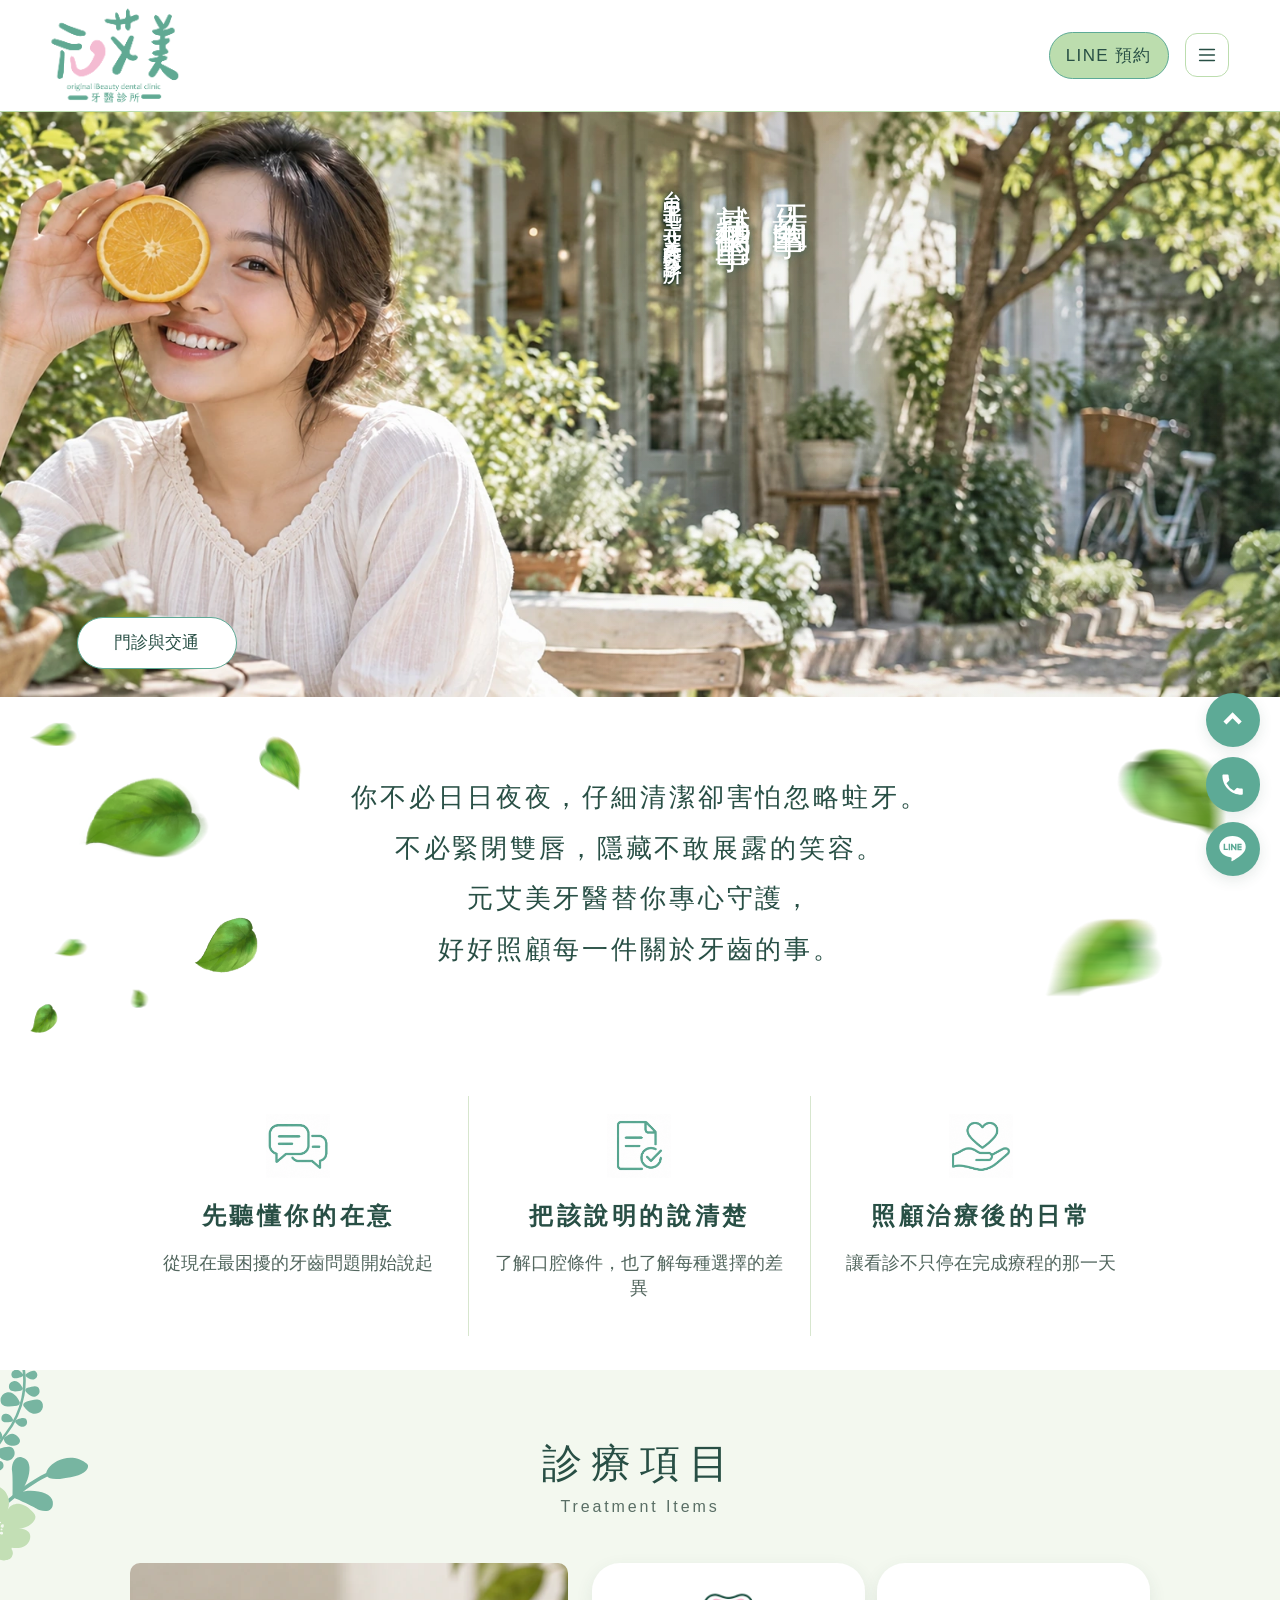
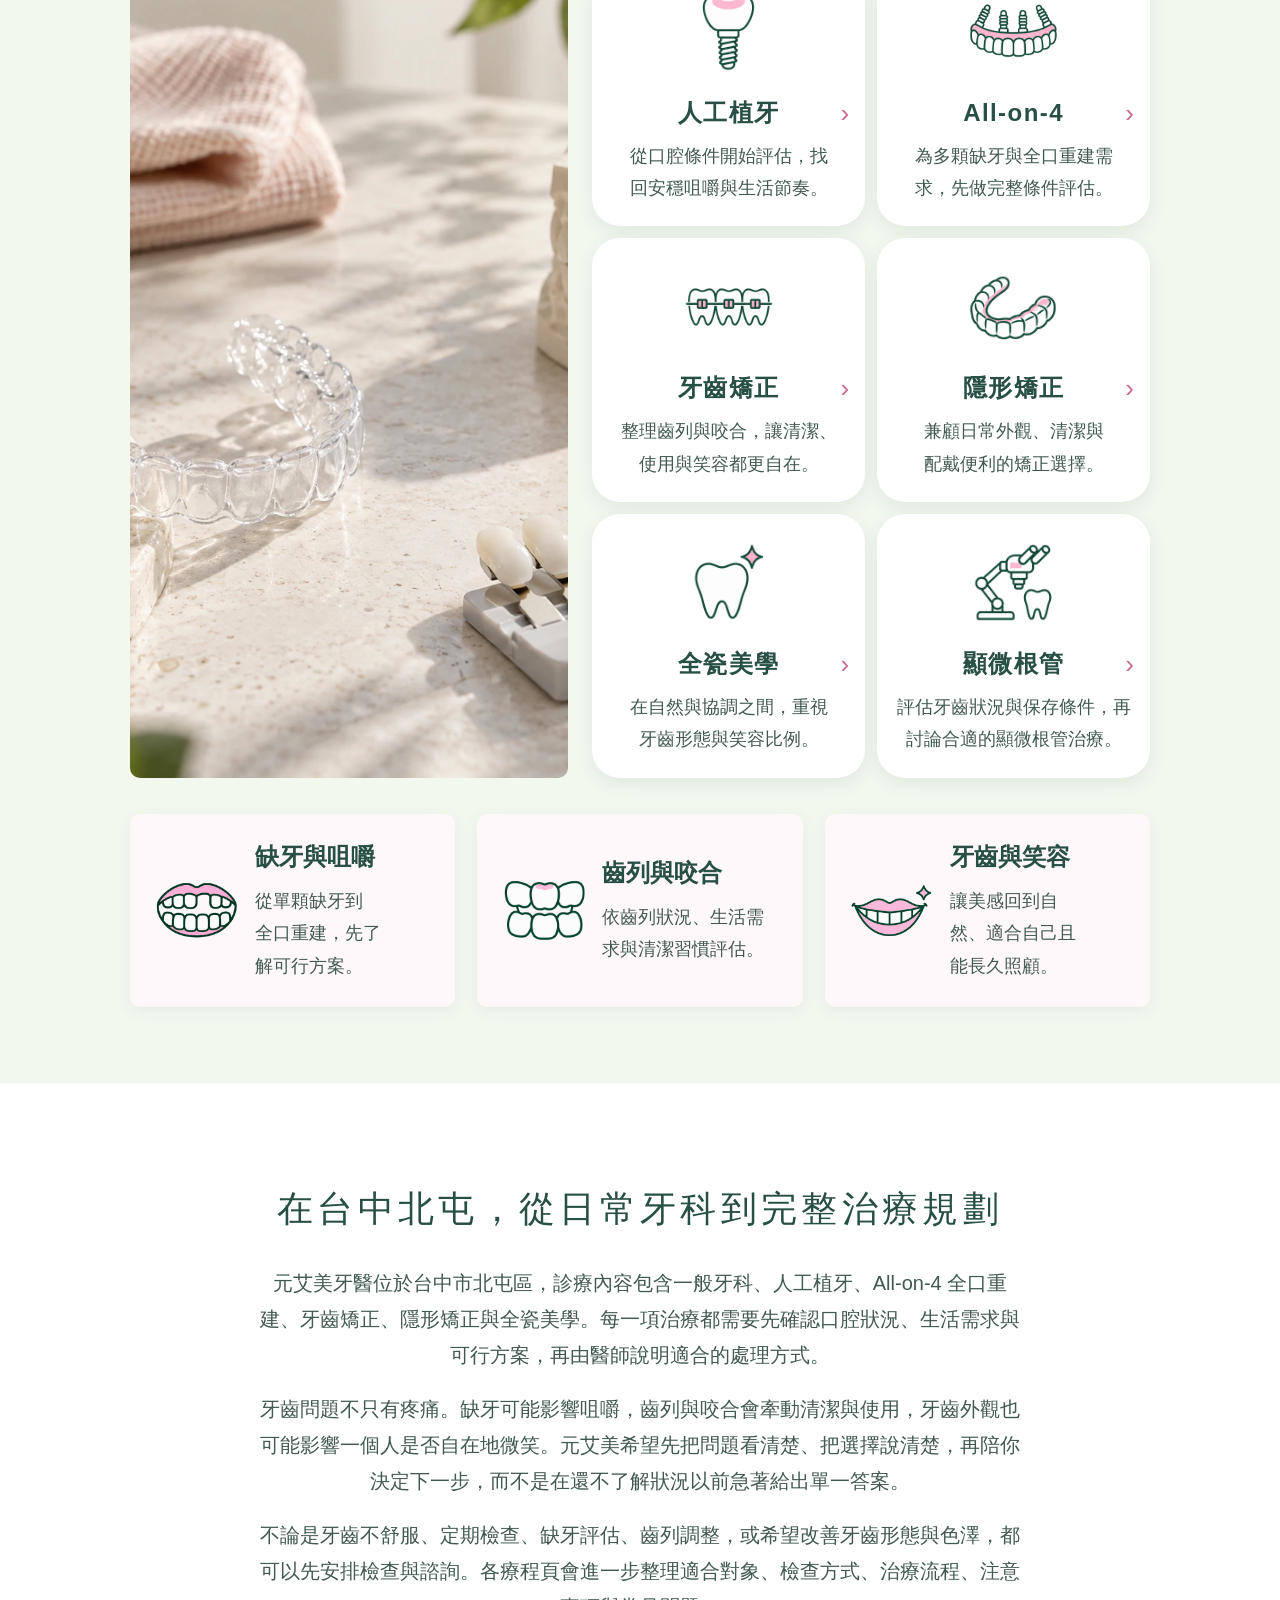
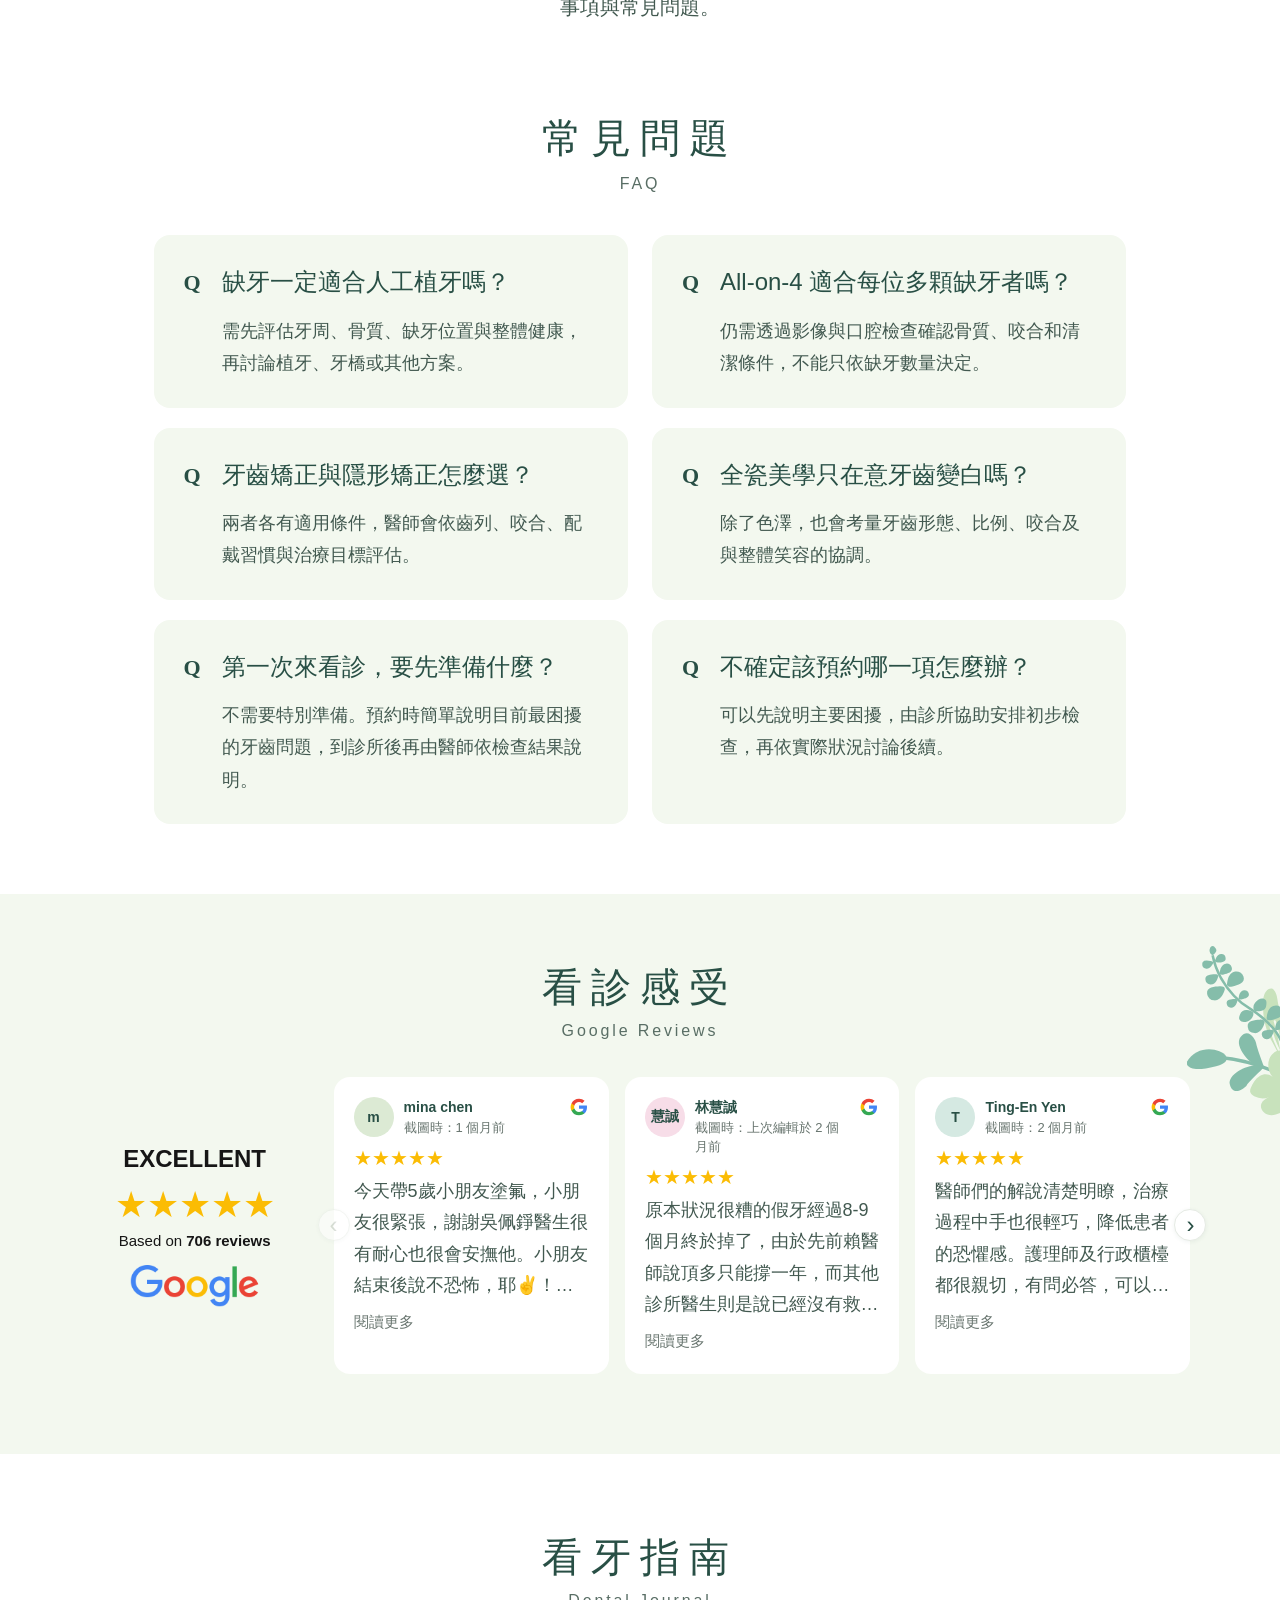
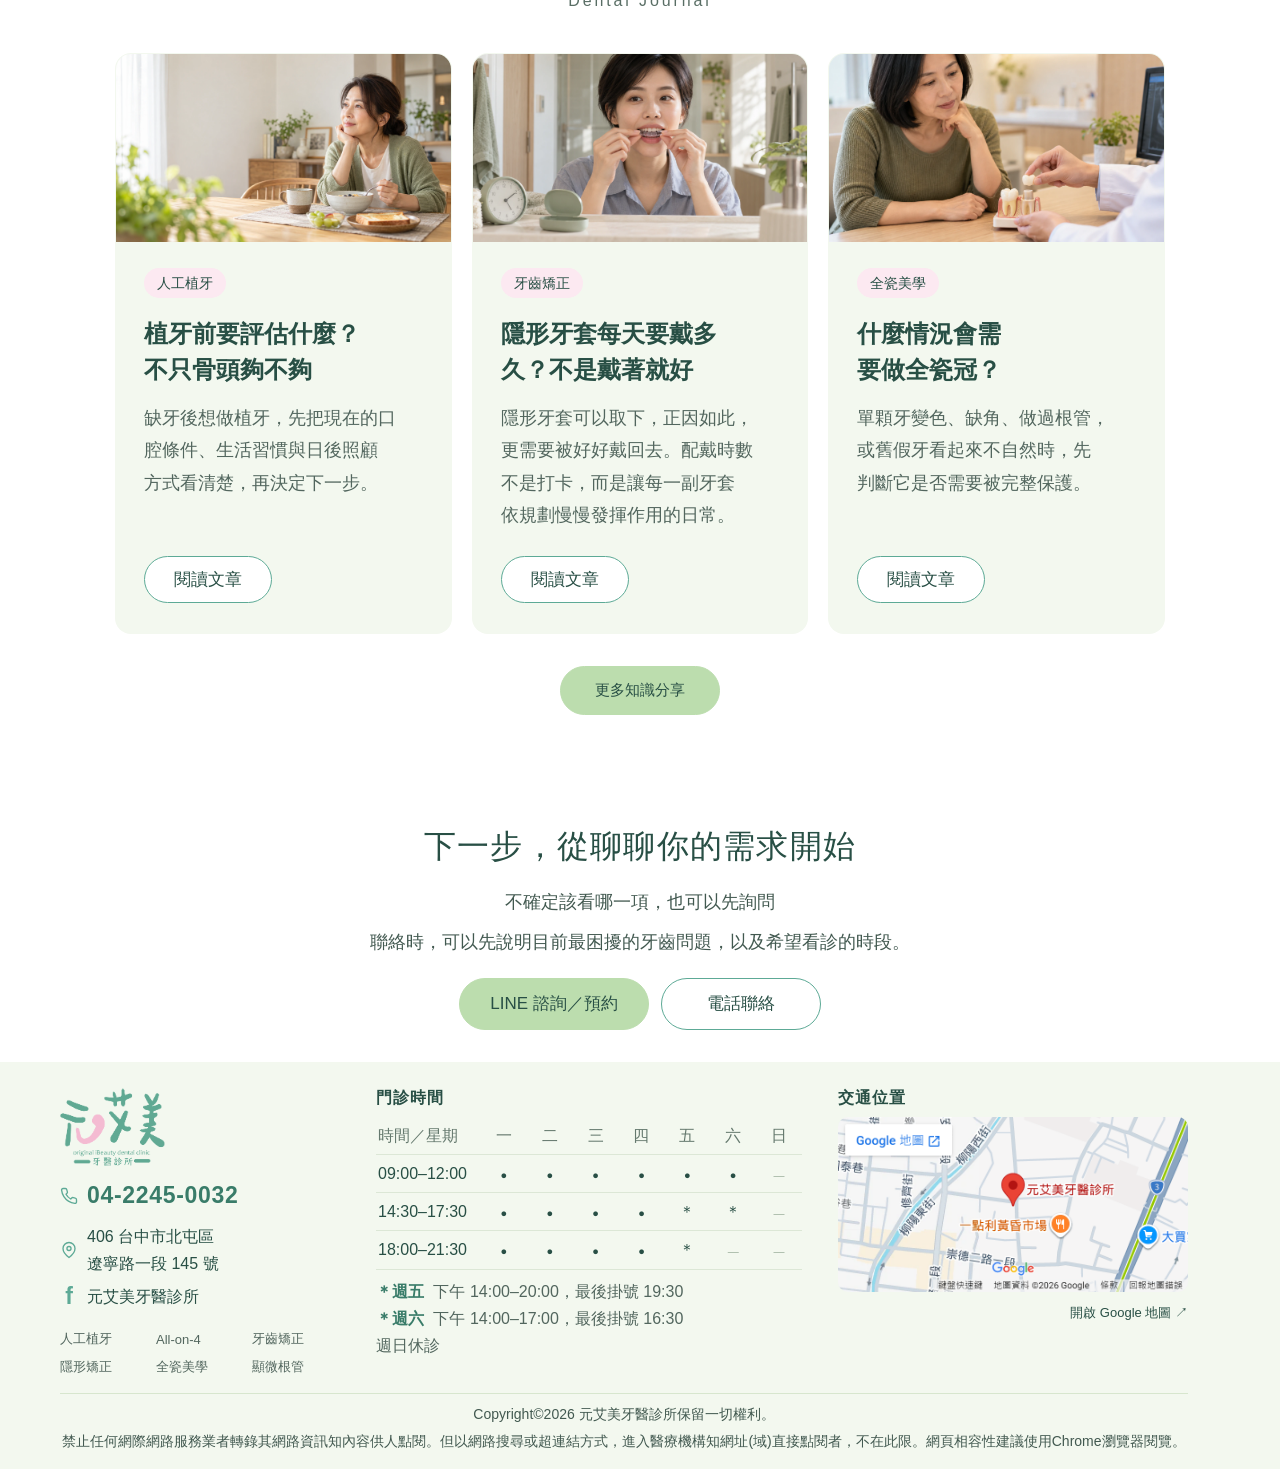
==== commit 0efd271b: "Publish typography and current approved site updates" ====
--- a/index.html
+++ b/index.html
@@ -1,5 +1,5 @@
 <!doctype html><html lang="zh-Hant"><head><meta charset="utf-8"><meta name="viewport" content="width=device-width,initial-scale=1"><title>審稿預覽｜元艾美牙醫｜台中北屯牙醫・人工植牙・牙齒矯正・全瓷美學</title><meta name="description" content="元艾美牙醫位於台中北屯，提供一般牙科、人工植牙、All-on-4、牙齒矯正、隱形矯正與全瓷美學等診療服務。先了解需求與口腔條件，再一起討論合適的治療方式。"><style>
-*{box-sizing:border-box}body{margin:0;color:#3c514b;font-family:"Noto Sans TC","PingFang TC",sans-serif;background:#fff}.nav{height:92px;display:flex;align-items:center;justify-content:space-between;padding:0 6vw;background:#fff}.nav img{width:154px;height:auto}.navlinks{display:flex;gap:34px;align-items:center;font-size:15px;letter-spacing:.12em}.book{border:1px solid #5daa96;border-radius:99px;padding:12px 22px;color:#284f45}.hero{position:relative;height:585px;background:url('yuan-aimei-v2-assets/hero-triptych.png') center/cover no-repeat}.hero-copy{position:absolute;left:34.5%;top:11%;writing-mode:vertical-rl;color:#fff;text-shadow:0 2px 7px #255f5477;font-size:36px;font-weight:500;letter-spacing:.18em;line-height:1.6}.hero-copy small{font-size:15px;letter-spacing:.25em;margin-left:18px}.intro{position:relative;text-align:center;padding:76px 18% 86px;background:#fff}.intro p{font-family:"Songti TC","Noto Serif TC",serif;font-size:20px;line-height:2.15;letter-spacing:.11em;margin:0;color:#3c514b}.leaf{position:absolute;width:190px;opacity:.6}.leaf.l{left:0;bottom:0}.leaf.r{right:0;top:8px;transform:rotate(180deg)}.section-title{text-align:center;padding-top:66px}.section-title h2{margin:0;color:#284f45;font-weight:500;font-size:34px;letter-spacing:.22em}.section-title i{display:block;width:72px;height:1px;background:#f9c2db;margin:15px auto}.section-title p{margin:0;color:#596e65;letter-spacing:.18em}.treatments{background:#f3f8ef;padding-bottom:76px;position:relative}.treat-flow{max-width:1020px;margin:44px auto 0;display:grid;grid-template-columns:1.05fr .95fr;gap:0;align-items:stretch}.photo-block{min-height:395px;background:url('yuan-aimei-v2-assets/hero-triptych.png') 8% center/auto 100% no-repeat}.treat-list{background:#fff;padding:34px 42px;display:grid;grid-template-columns:1fr 1fr;gap:0}.treat{padding:19px 12px;border-bottom:1px solid #d7e6ce}.treat:nth-child(odd){border-right:1px solid #d7e6ce}.treat b{display:block;color:#284f45;font-size:19px;letter-spacing:.12em;margin-bottom:8px;font-weight:500}.treat span{font-size:13px;line-height:1.7;color:#52665e}.seo-copy{padding:70px 12vw;background:#fff}.seo-copy h2{text-align:center;color:#284f45;font-size:28px;letter-spacing:.12em;font-weight:500}.seo-copy>p{max-width:900px;margin:18px auto;line-height:2;color:#3c514b;text-align:center}.faq{max-width:1000px;margin:40px auto 0;display:grid;grid-template-columns:repeat(3,1fr);gap:18px}.faq article{padding:24px;background:#f3f8ef;border-top:3px solid #f9c2db}.faq h3{font-size:17px;color:#284f45;margin:0 0 12px}.faq p{font-size:13px;line-height:1.8;margin:0}.reviews{padding:0 7vw 80px;background:#fff}.review-wrap{max-width:1050px;margin:40px auto 0;display:grid;grid-template-columns:220px 1fr;gap:36px}.rating{border-right:1px solid #d7e6ce;padding:8px 30px 8px 0}.rating strong{font-size:55px;color:#284f45;font-weight:400}.rating div{color:#284f45;font-size:24px;letter-spacing:.1em}.quotes{display:grid;grid-template-columns:repeat(3,1fr);gap:17px}.quote{border-top:3px solid #f9c2db;background:#f6faf3;padding:22px;min-height:145px}.quote p{height:9px;background:#dce8d4;border-radius:6px;margin:12px 0}.quote p:last-child{width:62%}.knowledge{background:#f3f8ef;padding:10px 9vw 75px}.knowledge-grid{max-width:1050px;margin:40px auto 0;display:grid;grid-template-columns:repeat(3,1fr);gap:20px}.knowledge article{background:#fff;padding:28px;min-height:190px}.knowledge small{color:#284f45;letter-spacing:.12em}.knowledge h3{color:#284f45;font-size:19px;line-height:1.55;margin:14px 0}.knowledge p{font-size:13px;line-height:1.8}.contact{background:#fff;padding:72px 8vw;display:grid;grid-template-columns:1fr 1fr;gap:65px;align-items:center}.contact h2{font-family:"Songti TC","Noto Serif TC",serif;color:#284f45;font-size:31px;font-weight:500;letter-spacing:.08em}.contact p{line-height:1.9}.info{margin-top:22px;color:#284f45;line-height:2.4}.map{height:260px;background:linear-gradient(135deg,#f4f5f2,#dce8d4);position:relative;overflow:hidden}.map:before,.map:after{content:"";position:absolute;background:#fff9}.map:before{width:150%;height:28px;left:-20%;top:44%;transform:rotate(-12deg)}.map:after{height:150%;width:25px;left:52%;top:-20%;transform:rotate(8deg)}.pin{position:absolute;z-index:2;left:52%;top:43%;width:28px;height:28px;border-radius:50% 50% 50% 0;background:#5daa96;transform:rotate(-45deg)}.map label{position:absolute;z-index:2;left:57%;top:41%;color:#284f45;font-weight:600}.footer{height:130px;background:#284f45;color:#fff;display:flex;align-items:center;justify-content:space-between;padding:0 7vw}.footer img{width:150px;filter:brightness(0) invert(1);opacity:.95}.footer span{font-size:13px;letter-spacing:.15em}.note{text-align:center;font-size:12px;color:#596e65;padding:16px;background:#fff}
+*{box-sizing:border-box}body{margin:0;color:#3c514b;font-family:"Noto Sans TC","PingFang TC",sans-serif;background:#fff}.nav{height:92px;display:flex;align-items:center;justify-content:space-between;padding:0 6vw;background:#fff}.nav img{width:154px;height:auto}.navlinks{display:flex;gap:34px;align-items:center;font-size:15px;letter-spacing:.12em}.book{border:1px solid #5daa96;border-radius:99px;padding:12px 22px;color:#284f45}.hero{position:relative;height:585px;background:url('yuan-aimei-v2-assets/hero-triptych-web-20261029.webp') center/cover no-repeat}.hero-copy{position:absolute;left:34.5%;top:11%;writing-mode:vertical-rl;color:#fff;text-shadow:0 2px 7px #255f5477;font-size:36px;font-weight:500;letter-spacing:.18em;line-height:1.6}.hero-copy small{font-size:15px;letter-spacing:.25em;margin-left:18px}.intro{position:relative;text-align:center;padding:76px 18% 86px;background:#fff}.intro p{font-family:"Songti TC","Noto Serif TC",serif;font-size:20px;line-height:2.15;letter-spacing:.11em;margin:0;color:#3c514b}.leaf{position:absolute;width:190px;opacity:.6}.leaf.l{left:0;bottom:0}.leaf.r{right:0;top:8px;transform:rotate(180deg)}.section-title{text-align:center;padding-top:66px}.section-title h2{margin:0;color:#284f45;font-weight:500;font-size:34px;letter-spacing:.22em}.section-title i{display:block;width:72px;height:1px;background:#f9c2db;margin:15px auto}.section-title p{margin:0;color:#596e65;letter-spacing:.18em}.treatments{background:#f3f8ef;padding-bottom:76px;position:relative}.treat-flow{max-width:1020px;margin:44px auto 0;display:grid;grid-template-columns:1.05fr .95fr;gap:0;align-items:stretch}.photo-block{min-height:395px;background:url('yuan-aimei-v2-assets/hero-triptych-web-20261029.webp') 8% center/auto 100% no-repeat}.treat-list{background:#fff;padding:34px 42px;display:grid;grid-template-columns:1fr 1fr;gap:0}.treat{padding:19px 12px;border-bottom:1px solid #d7e6ce}.treat:nth-child(odd){border-right:1px solid #d7e6ce}.treat b{display:block;color:#284f45;font-size:19px;letter-spacing:.12em;margin-bottom:8px;font-weight:500}.treat span{font-size:13px;line-height:1.7;color:#52665e}.seo-copy{padding:70px 12vw;background:#fff}.seo-copy h2{text-align:center;color:#284f45;font-size:28px;letter-spacing:.12em;font-weight:500}.seo-copy>p{max-width:900px;margin:18px auto;line-height:2;color:#3c514b;text-align:center}.faq{max-width:1000px;margin:40px auto 0;display:grid;grid-template-columns:repeat(3,1fr);gap:18px}.faq article{padding:24px;background:#f3f8ef;border-top:3px solid #f9c2db}.faq h3{font-size:17px;color:#284f45;margin:0 0 12px}.faq p{font-size:13px;line-height:1.8;margin:0}.reviews{padding:0 7vw 80px;background:#fff}.review-wrap{max-width:1050px;margin:40px auto 0;display:grid;grid-template-columns:220px 1fr;gap:36px}.rating{border-right:1px solid #d7e6ce;padding:8px 30px 8px 0}.rating strong{font-size:55px;color:#284f45;font-weight:400}.rating div{color:#284f45;font-size:24px;letter-spacing:.1em}.quotes{display:grid;grid-template-columns:repeat(3,1fr);gap:17px}.quote{border-top:3px solid #f9c2db;background:#f6faf3;padding:22px;min-height:145px}.quote p{height:9px;background:#dce8d4;border-radius:6px;margin:12px 0}.quote p:last-child{width:62%}.knowledge{background:#f3f8ef;padding:10px 9vw 75px}.knowledge-grid{max-width:1050px;margin:40px auto 0;display:grid;grid-template-columns:repeat(3,1fr);gap:20px}.knowledge article{background:#fff;padding:28px;min-height:190px}.knowledge small{color:#284f45;letter-spacing:.12em}.knowledge h3{color:#284f45;font-size:19px;line-height:1.55;margin:14px 0}.knowledge p{font-size:13px;line-height:1.8}.contact{background:#fff;padding:72px 8vw;display:grid;grid-template-columns:1fr 1fr;gap:65px;align-items:center}.contact h2{font-family:"Songti TC","Noto Serif TC",serif;color:#284f45;font-size:31px;font-weight:500;letter-spacing:.08em}.contact p{line-height:1.9}.info{margin-top:22px;color:#284f45;line-height:2.4}.map{height:260px;background:linear-gradient(135deg,#f4f5f2,#dce8d4);position:relative;overflow:hidden}.map:before,.map:after{content:"";position:absolute;background:#fff9}.map:before{width:150%;height:28px;left:-20%;top:44%;transform:rotate(-12deg)}.map:after{height:150%;width:25px;left:52%;top:-20%;transform:rotate(8deg)}.pin{position:absolute;z-index:2;left:52%;top:43%;width:28px;height:28px;border-radius:50% 50% 50% 0;background:#5daa96;transform:rotate(-45deg)}.map label{position:absolute;z-index:2;left:57%;top:41%;color:#284f45;font-weight:600}.footer{height:130px;background:#284f45;color:#fff;display:flex;align-items:center;justify-content:space-between;padding:0 7vw}.footer img{width:150px;filter:brightness(0) invert(1);opacity:.95}.footer span{font-size:13px;letter-spacing:.15em}.note{text-align:center;font-size:12px;color:#596e65;padding:16px;background:#fff}
 </style><link rel="stylesheet" href="brand.css?v=2ab2fccf5845"><link rel="stylesheet" href="botanical.css?v=67f52b9c0e47"><link rel="stylesheet" href="header.css?v=f753c201d08e"><style id="home-footer-design">/* 首頁下方採淡綠／白／淡綠交錯；只改底色，保留原有區塊與頁尾高度。 */
 .reviews.reviews-preview { background:#f3f8ef; }
 .reviews.reviews-preview .google-review-card { background:#fff; }
@@ -35,7 +35,7 @@
  .reviews-preview .review-body { font-size:15px; }
 }
 </style><style id="knowledge-home-entry">#dental-journal .knowledge-more { display:flex; justify-content:center; margin-top:32px; position:relative; z-index:1; }
-@media(max-width:767px) { #dental-journal .knowledge-more { margin-top:26px; } }</style><link rel="stylesheet" href="knowledge-buttons.css?v=727f29ca28c6"><link rel="stylesheet" href="home-booking.css?v=3daee7c56694"><link rel="stylesheet" href="knowledge-system.css?v=e03f2a751f03"><link rel="stylesheet" href="home-knowledge.css?v=2246b5c28389"><link rel="stylesheet" href="home-hero.css?v=8a9aced0cf74"><link rel="stylesheet" href="responsive-refinement.css?v=bc23615ad927"><link rel="stylesheet" href="intro-leaf-motion.css?v=4bb97d314a3d"><link rel="stylesheet" href="image-notices.css?v=35aa461f251e"></head><body><a class="ux-skip" href="#main-content">跳到主要內容</a>
+@media(max-width:767px) { #dental-journal .knowledge-more { margin-top:26px; } }</style><link rel="stylesheet" href="knowledge-buttons.css?v=727f29ca28c6"><link rel="stylesheet" href="home-booking.css?v=3daee7c56694"><link rel="stylesheet" href="knowledge-system.css?v=e5df2532919c"><link rel="stylesheet" href="home-knowledge.css?v=2246b5c28389"><link rel="stylesheet" href="home-hero.css?v=8a9aced0cf74"><link rel="stylesheet" href="responsive-refinement.css?v=bc23615ad927"><link rel="stylesheet" href="intro-leaf-motion.css?v=4fa5181b9734"><link rel="stylesheet" href="image-notices.css?v=35aa461f251e"><link rel="stylesheet" href="mobile-priority.css?v=f165a10632b8"><link rel="stylesheet" href="home-reading-comfort.css?v=b52676a3b1d7"></head><body><a class="ux-skip" href="#main-content">跳到主要內容</a>
 <header class="nav site-header">
   <a class="site-header-logo" href="index.html" aria-label="元艾美牙醫診所首頁"><img src="yuan-aimei-v2-assets/clinic-wordmark.svg" alt="元艾美牙醫診所"></a>
   <button class="header-menu-toggle" type="button" aria-controls="primary-navigation" aria-expanded="false" aria-label="開啟選單"><svg viewBox="0 0 24 24" fill="none" stroke="currentColor" stroke-width="1.8" stroke-linecap="round" aria-hidden="true"><path d="M4 6h16M4 12h16M4 18h16"/></svg></button>
@@ -52,31 +52,31 @@
   <a class="book header-book" href="https://page.line.me/307baiqp" target="_blank" rel="noopener noreferrer" aria-label="透過 LINE 預約看診（另開視窗）">LINE 預約</a>
 </header><main id="main-content" tabindex="-1">
 <section id="top" class="hero" style="background-image:linear-gradient(90deg,transparent 0%,transparent 42%,rgba(34,92,78,.06) 100%),url('yuan-aimei-v2-assets/hero-shallow-v-20261029.webp')"><h1 class="hero-copy" style="left:55%">牙齒的事，<br>就是我們的事！<small class="hero-location">台中北屯・元艾美牙醫診所</small></h1><nav class="ux-hero-actions" aria-label="首頁快捷入口"><a class="ux-button ux-button-secondary" href="#contact">門診與交通</a></nav></section>
-<section class="intro" id="about-clinic" data-botanical="intro"><div class="leaf-composition" aria-hidden="true"><span class="botanical-sprig leaf-piece leaf-l0" style="aspect-ratio:126/68;background-image:url('yuan-aimei-v2-assets/leaf_L.svg');background-size:477.77777777777777% 1183.8235294117646%;background-position:6.512605042016808% 5.970149253731343%"></span><span class="botanical-sprig leaf-piece leaf-l1" style="aspect-ratio:225/142;background-image:url('yuan-aimei-v2-assets/leaf_L.svg');background-size:267.55555555555554% 566.9014084507043%;background-position:37.93103448275862% 37.254901960784316%"></span><span class="botanical-sprig leaf-piece leaf-l2" style="aspect-ratio:78/96;background-image:url('yuan-aimei-v2-assets/leaf_L.svg');background-size:771.7948717948718% 838.5416666666666%;background-position:76.33587786259542% 42.877291960507755%"></span><span class="botanical-sprig leaf-piece leaf-l3" style="aspect-ratio:96/85;background-image:url('yuan-aimei-v2-assets/leaf_L.svg');background-size:627.0833333333333% 947.0588235294118%;background-position:61.85770750988142% 65.69444444444444%"></span><span class="botanical-sprig leaf-piece leaf-l4" style="aspect-ratio:74/43;background-image:url('yuan-aimei-v2-assets/leaf_L.svg');background-size:813.5135135135135% 1872.093023255814%;background-position:16.666666666666664% 69.68503937007874%"></span><span class="botanical-sprig leaf-piece leaf-l5" style="aspect-ratio:45/46;background-image:url('yuan-aimei-v2-assets/leaf_L.svg');background-size:1337.7777777777778% 1750%;background-position:46.14003590664273% 81.42292490118577%"></span><span class="botanical-sprig leaf-piece leaf-l6" style="aspect-ratio:52/55;background-image:url('yuan-aimei-v2-assets/leaf_L.svg');background-size:1157.6923076923076% 1463.6363636363637%;background-position:8.363636363636363% 86.13333333333333%"></span><span class="botanical-sprig leaf-piece leaf-r0" style="aspect-ratio:34/26;background-image:url('yuan-aimei-v2-assets/leaf_R.svg');background-size:1050% 2534.6153846153848%;background-position:92.87925696594426% 8.372827804107425%"></span><span class="botanical-sprig leaf-piece leaf-r1" style="aspect-ratio:162/131;background-image:url('yuan-aimei-v2-assets/leaf_R.svg');background-size:220.37037037037038% 503.05343511450377%;background-position:83.07692307692308% 33.90151515151515%"></span><span class="botanical-sprig leaf-piece leaf-r2" style="aspect-ratio:177/123;background-image:url('yuan-aimei-v2-assets/leaf_R.svg');background-size:201.6949152542373% 535.7723577235772%;background-position:19.444444444444446% 83.95522388059702%"></span></div><p>你不必日日夜夜，仔細清潔卻害怕忽略蛀牙。<br>不必緊閉雙唇，隱藏不敢展露的笑容。<br>元艾美牙醫替你專心守護，<br>好好照顧每一件關於牙齒的事。</p></section>
-<section class="care-values" style="padding:34px 10vw;background:#fff;display:grid;grid-template-columns:repeat(3,1fr);gap:0;text-align:center;color:#284f45"><div style="padding:18px;border-right:1px solid #d7e6ce"><span class="care-value-icon care-icon-listening" aria-hidden="true"><img src="yuan-aimei-v2-assets/care-icons-approved.png" width="1942" height="809" alt=""></span><b style="letter-spacing:.15em">先聽懂你的在意</b><p style="color:#52665e">從現在最困擾的牙齒問題開始說起</p></div><div style="padding:18px;border-right:1px solid #d7e6ce"><span class="care-value-icon care-icon-explanation" aria-hidden="true"><img src="yuan-aimei-v2-assets/care-icons-approved.png" width="1942" height="809" alt=""></span><b style="letter-spacing:.15em">把該說明的說清楚</b><p style="color:#52665e">了解口腔條件，也了解每種選擇的差異</p></div><div style="padding:18px"><span class="care-value-icon care-icon-aftercare" aria-hidden="true"><img src="yuan-aimei-v2-assets/care-icons-approved.png" width="1942" height="809" alt=""></span><b style="letter-spacing:.15em">照顧治療後的日常</b><p style="color:#52665e">讓看診不只停在完成療程的那一天</p></div></section>
-<section class="treatments" data-botanical="treatments"><div class="botanical-layer" aria-hidden="true"><span class="botanical-rail botanical-rail--left"><img class="botanical-sprig" src="yuan-aimei-v2-assets/decor-botanical-right.svg" alt="" width="128.97" height="176.36" draggable="false"></span><span class="botanical-rail botanical-rail--right"><img class="botanical-sprig" src="yuan-aimei-v2-assets/decor-botanical-left.svg" alt="" width="92.26" height="85.46" draggable="false"></span></div><div class="section-title"><h2>診療項目</h2><i></i><p>Treatment Items</p></div><div class="treat-flow"><figure class="home-treatment-figure"><div class="photo-block" style="background-image:url('yuan-aimei-v2-assets/treatment-stilllife-v5.png');background-position:center;background-size:cover"></div><figcaption class="image-notice image-notice--background">AI 生成示意圖，僅供衛教說明。</figcaption></figure><div class="treat-list"><a class="treat" href="implant.html" aria-label="了解人工植牙療程"><span class="treat-icon" aria-hidden="true"><img src="yuan-aimei-v2-assets/treatment-icons-duotone.png" alt="" width="1536" height="1024" style="width:342.309px;left:-3.257px;top:-20.743px"></span><span class="treat-heading"><b>人工植牙</b><span class="treat-arrow" aria-hidden="true">›</span></span><span class="treat-description">從口腔條件開始評估，找回安穩咀嚼與生活節奏。</span></a><a class="treat" href="all-on-4.html" aria-label="了解All-on-4療程"><span class="treat-icon" aria-hidden="true"><img src="yuan-aimei-v2-assets/treatment-icons-duotone.png" alt="" width="1536" height="1024" style="width:275.853px;left:-88.669px;top:-7.082px"></span><span class="treat-heading"><b>All-on-4</b><span class="treat-arrow" aria-hidden="true">›</span></span><span class="treat-description">為多顆缺牙與全口重建需求，先做完整條件評估。</span></a><a class="treat" href="orthodontics.html" aria-label="了解牙齒矯正療程"><span class="treat-icon" aria-hidden="true"><img src="yuan-aimei-v2-assets/treatment-icons-duotone.png" alt="" width="1536" height="1024" style="width:304.432px;left:-206.090px;top:-15.450px"></span><span class="treat-heading"><b>牙齒矯正</b><span class="treat-arrow" aria-hidden="true">›</span></span><span class="treat-description">整理齒列與咬合，讓清潔、使用與笑容都更自在。</span></a><a class="treat" href="orthodontics.html#invisalign" aria-label="了解隱形矯正療程"><span class="treat-icon" aria-hidden="true"><img src="yuan-aimei-v2-assets/treatment-icons-duotone.png" alt="" width="1536" height="1024" style="width:348.371px;left:-10.515px;top:-125.784px"></span><span class="treat-heading"><b>隱形矯正</b><span class="treat-arrow" aria-hidden="true">›</span></span><span class="treat-description">兼顧日常外觀、清潔與配戴便利的矯正選擇。</span></a><a class="treat" href="ceramic-dsd.html" aria-label="了解全瓷美學療程"><span class="treat-icon" aria-hidden="true"><img src="yuan-aimei-v2-assets/treatment-icons-duotone.png" alt="" width="1536" height="1024" style="width:358.707px;left:-134.623px;top:-125.713px"></span><span class="treat-heading"><b>全瓷美學</b><span class="treat-arrow" aria-hidden="true">›</span></span><span class="treat-description">在自然與協調之間，重視牙齒形態與笑容比例。</span></a><a class="treat" href="microscopic-endodontics.html" aria-label="了解顯微根管療程"><span class="treat-icon" aria-hidden="true"><img src="yuan-aimei-v2-assets/treatment-icons-duotone.png" alt="" width="1536" height="1024" style="width:344.276px;left:-242.931px;top:-118.621px"></span><span class="treat-heading"><b>顯微根管</b><span class="treat-arrow" aria-hidden="true">›</span></span><span class="treat-description">評估牙齒狀況與保存條件，再討論合適的顯微根管治療。</span></a></div></div><div class="treatment-groups"><div class="need-item"><span class="need-icon" aria-hidden="true"><img src="yuan-aimei-v2-assets/needs-icons-pink-gum-v5.png" alt="" width="2171" height="724" style="clip-path:inset(19.337016574585636% 71.11929986181484% 31.491712707182316% 4.836480884385076%);width:335.2895752895753px;left:-14.525096525096526px;top:-13.11196911196911px"></span><div class="need-copy"><b>缺牙與咀嚼</b><p>從單顆缺牙到全口重建，先了解可行方案。</p></div></div><div class="need-item"><span class="need-icon" aria-hidden="true"><img src="yuan-aimei-v2-assets/needs-icons-white-teeth-v4.png" alt="" width="2172" height="724" style="clip-path:inset(22.23756906077348% 40.00920810313075% 31.629834254143645% 39.134438305709025%);width:386.9933184855234px;left:-149.80400890868597px;top:-22.44097995545657px"></span><div class="need-copy"><b>齒列與咬合</b><p>依齒列狀況、生活需求與清潔習慣評估。</p></div></div><div class="need-item"><span class="need-icon" aria-hidden="true"><img src="yuan-aimei-v2-assets/needs-icons-white-teeth-v4.png" alt="" width="2172" height="724" style="clip-path:inset(19.337016574585636% 5.386740331491713% 32.87292817679558% 69.7513812154696%);width:324.17910447761193px;left:-224.4179104477612px;top:-10.71641791044776px"></span><div class="need-copy"><b>牙齒與笑容</b><p>讓美感回到自然、適合自己且能長久照顧。</p></div></div></div></section>
+<section class="intro" id="about-clinic" data-botanical="intro"><div class="leaf-composition" aria-hidden="true"><span class="botanical-sprig leaf-piece leaf-l0" style="aspect-ratio:126/68;background-image:url('yuan-aimei-v2-assets/leaf_L.svg');background-size:477.77777777777777% 1183.8235294117646%;background-position:6.512605042016808% 5.970149253731343%"></span><span class="botanical-sprig leaf-piece leaf-l1" style="aspect-ratio:225/142;background-image:url('yuan-aimei-v2-assets/leaf_L.svg');background-size:267.55555555555554% 566.9014084507043%;background-position:37.93103448275862% 37.254901960784316%"></span><span class="botanical-sprig leaf-piece leaf-l2" style="aspect-ratio:78/96;background-image:url('yuan-aimei-v2-assets/leaf_L.svg');background-size:771.7948717948718% 838.5416666666666%;background-position:76.33587786259542% 42.877291960507755%"></span><span class="botanical-sprig leaf-piece leaf-l3" style="aspect-ratio:96/85;background-image:url('yuan-aimei-v2-assets/leaf_L.svg');background-size:627.0833333333333% 947.0588235294118%;background-position:61.85770750988142% 65.69444444444444%"></span><span class="botanical-sprig leaf-piece leaf-l4" style="aspect-ratio:74/43;background-image:url('yuan-aimei-v2-assets/leaf_L.svg');background-size:813.5135135135135% 1872.093023255814%;background-position:16.666666666666664% 69.68503937007874%"></span><span class="botanical-sprig leaf-piece leaf-l5" style="aspect-ratio:45/46;background-image:url('yuan-aimei-v2-assets/leaf_L.svg');background-size:1337.7777777777778% 1750%;background-position:46.14003590664273% 81.42292490118577%"></span><span class="botanical-sprig leaf-piece leaf-l6" style="aspect-ratio:52/55;background-image:url('yuan-aimei-v2-assets/leaf_L.svg');background-size:1157.6923076923076% 1463.6363636363637%;background-position:8.363636363636363% 86.13333333333333%"></span><span class="botanical-sprig leaf-piece leaf-r0" style="aspect-ratio:34/26;background-image:url('yuan-aimei-v2-assets/leaf_R.svg');background-size:1050% 2534.6153846153848%;background-position:92.87925696594426% 8.372827804107425%"></span><span class="botanical-sprig leaf-piece leaf-r1" style="aspect-ratio:162/131;background-image:url('yuan-aimei-v2-assets/leaf_R.svg');background-size:220.37037037037038% 503.05343511450377%;background-position:83.07692307692308% 33.90151515151515%"></span><span class="botanical-sprig leaf-piece leaf-r2" style="aspect-ratio:177/123;background-image:url('yuan-aimei-v2-assets/leaf_R.svg');background-size:201.6949152542373% 535.7723577235772%;background-position:19.444444444444446% 83.95522388059702%"></span></div><p>你不必日日夜夜，<br class="intro-mobile-break">仔細清潔卻害怕忽略<span class="intro-word">蛀牙。</span><br>不必緊閉雙唇，<br class="intro-mobile-break">隱藏不敢展露的笑容。<br>元艾美牙醫替你專心守護，<br>好好照顧每一件關於牙齒的事。</p></section>
+<section class="care-values" style="padding:34px 10vw;background:#fff;display:grid;grid-template-columns:repeat(3,1fr);gap:0;text-align:center;color:#284f45"><div style="padding:18px;border-right:1px solid #d7e6ce"><span class="care-value-icon care-icon-listening" aria-hidden="true"><img src="yuan-aimei-v2-assets/care-icons-approved-web-20261029.webp" width="1942" height="809" alt=""></span><b style="letter-spacing:.15em">先聽懂你的在意</b><p style="color:#52665e">從現在最困擾的牙齒問題開始說起</p></div><div style="padding:18px;border-right:1px solid #d7e6ce"><span class="care-value-icon care-icon-explanation" aria-hidden="true"><img src="yuan-aimei-v2-assets/care-icons-approved-web-20261029.webp" width="1942" height="809" alt=""></span><b style="letter-spacing:.15em">把該說明的說清楚</b><p style="color:#52665e">了解口腔條件，也了解每種選擇的差異</p></div><div style="padding:18px"><span class="care-value-icon care-icon-aftercare" aria-hidden="true"><img src="yuan-aimei-v2-assets/care-icons-approved-web-20261029.webp" width="1942" height="809" alt=""></span><b style="letter-spacing:.15em">照顧治療後的日常</b><p style="color:#52665e">讓看診不只停在完成療程的那一天</p></div></section>
+<section class="treatments" data-botanical="treatments"><div class="botanical-layer" aria-hidden="true"><span class="botanical-rail botanical-rail--left"><img class="botanical-sprig" src="yuan-aimei-v2-assets/decor-botanical-right.svg" alt="" width="128.97" height="176.36" draggable="false"></span><span class="botanical-rail botanical-rail--right"><img class="botanical-sprig" src="yuan-aimei-v2-assets/decor-botanical-left.svg" alt="" width="92.26" height="85.46" draggable="false"></span></div><div class="section-title"><h2>診療項目</h2><i></i><p>Treatment Items</p></div><div class="treat-flow"><figure class="home-treatment-figure"><div class="photo-block" style="background-image:url('yuan-aimei-v2-assets/treatment-stilllife-v5-web-20261029.webp');background-position:center;background-size:cover"></div></figure><div class="treat-list"><a class="treat" href="implant.html" aria-label="了解人工植牙療程"><span class="treat-icon" aria-hidden="true"><img src="yuan-aimei-v2-assets/treatment-icons-duotone-web-20261029.webp" alt="" width="1536" height="1024" style="width:342.309px;left:-3.257px;top:-20.743px"></span><span class="treat-heading"><b>人工植牙</b><span class="treat-arrow" aria-hidden="true">›</span></span><span class="treat-description">從口腔條件開始評估，找回安穩咀嚼與生活節奏。</span></a><a class="treat" href="all-on-4.html" aria-label="了解All-on-4療程"><span class="treat-icon" aria-hidden="true"><img src="yuan-aimei-v2-assets/treatment-icons-duotone-web-20261029.webp" alt="" width="1536" height="1024" style="width:275.853px;left:-88.669px;top:-7.082px"></span><span class="treat-heading"><b>All-on-4</b><span class="treat-arrow" aria-hidden="true">›</span></span><span class="treat-description">為多顆缺牙與全口重建需求，先做完整條件評估。</span></a><a class="treat" href="orthodontics.html" aria-label="了解牙齒矯正療程"><span class="treat-icon" aria-hidden="true"><img src="yuan-aimei-v2-assets/treatment-icons-duotone-web-20261029.webp" alt="" width="1536" height="1024" style="width:304.432px;left:-206.090px;top:-15.450px"></span><span class="treat-heading"><b>牙齒矯正</b><span class="treat-arrow" aria-hidden="true">›</span></span><span class="treat-description">整理齒列與咬合，讓清潔、使用與笑容都更自在。</span></a><a class="treat" href="orthodontics.html#invisalign" aria-label="了解隱形矯正療程"><span class="treat-icon" aria-hidden="true"><img src="yuan-aimei-v2-assets/treatment-icons-duotone-web-20261029.webp" alt="" width="1536" height="1024" style="width:348.371px;left:-10.515px;top:-125.784px"></span><span class="treat-heading"><b>隱形矯正</b><span class="treat-arrow" aria-hidden="true">›</span></span><span class="treat-description">兼顧日常外觀、清潔與配戴便利的矯正選擇。</span></a><a class="treat" href="ceramic-dsd.html" aria-label="了解全瓷美學療程"><span class="treat-icon" aria-hidden="true"><img src="yuan-aimei-v2-assets/treatment-icons-duotone-web-20261029.webp" alt="" width="1536" height="1024" style="width:358.707px;left:-134.623px;top:-125.713px"></span><span class="treat-heading"><b>全瓷美學</b><span class="treat-arrow" aria-hidden="true">›</span></span><span class="treat-description">在自然與協調之間，重視牙齒形態與笑容比例。</span></a><a class="treat" href="microscopic-endodontics.html" aria-label="了解顯微根管療程"><span class="treat-icon" aria-hidden="true"><img src="yuan-aimei-v2-assets/treatment-icons-duotone-web-20261029.webp" alt="" width="1536" height="1024" style="width:344.276px;left:-242.931px;top:-118.621px"></span><span class="treat-heading"><b>顯微根管</b><span class="treat-arrow" aria-hidden="true">›</span></span><span class="treat-description">評估牙齒狀況與保存條件，再討論合適的顯微根管治療。</span></a></div></div><div class="treatment-groups"><div class="need-item"><span class="need-icon" aria-hidden="true"><img src="yuan-aimei-v2-assets/needs-icons-pink-gum-v5-web-20261029.webp" alt="" width="2171" height="724" style="clip-path:inset(19.337016574585636% 71.11929986181484% 31.491712707182316% 4.836480884385076%);width:335.2895752895753px;left:-14.525096525096526px;top:-13.11196911196911px"></span><div class="need-copy"><b>缺牙與咀嚼</b><p>從單顆缺牙到全口重建，先了解可行方案。</p></div></div><div class="need-item"><span class="need-icon" aria-hidden="true"><img src="yuan-aimei-v2-assets/needs-icons-white-teeth-v4-web-20261029.webp" alt="" width="2172" height="724" style="clip-path:inset(22.23756906077348% 40.00920810313075% 31.629834254143645% 39.134438305709025%);width:386.9933184855234px;left:-149.80400890868597px;top:-22.44097995545657px"></span><div class="need-copy"><b>齒列與咬合</b><p>依齒列狀況、生活需求與清潔習慣評估。</p></div></div><div class="need-item"><span class="need-icon" aria-hidden="true"><img src="yuan-aimei-v2-assets/needs-icons-white-teeth-v4-web-20261029.webp" alt="" width="2172" height="724" style="clip-path:inset(19.337016574585636% 5.386740331491713% 32.87292817679558% 69.7513812154696%);width:324.17910447761193px;left:-224.4179104477612px;top:-10.71641791044776px"></span><div class="need-copy"><b>牙齒與笑容</b><p>讓美感回到自然、適合自己且能長久照顧。</p></div></div></div></section>
 <section class="seo-copy" data-botanical="seo-copy"><div class="botanical-layer" aria-hidden="true"><span class="botanical-rail botanical-rail--left"><img class="botanical-sprig" src="yuan-aimei-v2-assets/decor-botanical-left.svg" alt="" width="92.26" height="85.46" draggable="false"></span><span class="botanical-rail botanical-rail--right"><img class="botanical-sprig" src="yuan-aimei-v2-assets/decor-botanical-footer.svg" alt="" width="129.03" height="90.54" draggable="false"></span></div><h2>在台中北屯，從日常牙科到完整治療規劃</h2><p>元艾美牙醫位於台中市北屯區，診療內容包含一般牙科、人工植牙、All-on-4 全口重建、牙齒矯正、隱形矯正與全瓷美學。每一項治療都需要先確認口腔狀況、生活需求與可行方案，再由醫師說明適合的處理方式。</p><p>牙齒問題不只有疼痛。缺牙可能影響咀嚼，齒列與咬合會牽動清潔與使用，牙齒外觀也可能影響一個人是否自在地微笑。元艾美希望先把問題看清楚、把選擇說清楚，再陪你決定下一步，而不是在還不了解狀況以前急著給出單一答案。</p><p>不論是牙齒不舒服、定期檢查、缺牙評估、齒列調整，或希望改善牙齒形態與色澤，都可以先安排檢查與諮詢。各療程頁會進一步整理適合對象、檢查方式、治療流程、注意事項與常見問題。</p><section class="faq-block" id="faq" aria-labelledby="faq-heading"><div class="section-title"><h2 id="faq-heading">常見問題</h2><p>FAQ</p></div><div class="faq"><article><div class="faq-question"><span class="faq-q" aria-hidden="true">Q</span><h3>缺牙一定適合人工植牙嗎？</h3></div><p>需先評估牙周、骨質、缺牙位置與整體健康，再討論植牙、牙橋或其他方案。</p></article><article><div class="faq-question"><span class="faq-q" aria-hidden="true">Q</span><h3>All-on-4 適合每位多顆缺牙者嗎？</h3></div><p>仍需透過影像與口腔檢查確認骨質、咬合和清潔條件，不能只依缺牙數量決定。</p></article><article><div class="faq-question"><span class="faq-q" aria-hidden="true">Q</span><h3>牙齒矯正與隱形矯正怎麼選？</h3></div><p>兩者各有適用條件，醫師會依齒列、咬合、配戴習慣與治療目標評估。</p></article><article><div class="faq-question"><span class="faq-q" aria-hidden="true">Q</span><h3>全瓷美學只在意牙齒變白嗎？</h3></div><p>除了色澤，也會考量牙齒形態、比例、咬合及與整體笑容的協調。</p></article><article><div class="faq-question"><span class="faq-q" aria-hidden="true">Q</span><h3>第一次來看診，要先準備什麼？</h3></div><p>不需要特別準備。預約時簡單說明目前最困擾的牙齒問題，到診所後再由醫師依檢查結果說明。</p></article><article><div class="faq-question"><span class="faq-q" aria-hidden="true">Q</span><h3>不確定該預約哪一項怎麼辦？</h3></div><p>可以先說明主要困擾，由診所協助安排初步檢查，再依實際狀況討論後續。</p></article></div></section></section>
 <section class="reviews reviews-preview" aria-labelledby="reviews-heading" data-botanical="reviews"><div class="botanical-layer" aria-hidden="true"><span class="botanical-rail botanical-rail--right"><img class="botanical-sprig" src="yuan-aimei-v2-assets/decor-botanical-right.svg" alt="" width="128.97" height="176.36" draggable="false"></span></div><div class="section-title"><h2 id="reviews-heading">看診感受</h2><p>Google Reviews</p></div><div class="google-reviews-layout"><div class="google-review-summary"><p class="summary-label">EXCELLENT</p><div class="review-summary-stars" role="img" aria-label="Google 整體評分 4.9 分，滿分 5 分">★★★★★</div><p class="review-total" title="Google 評論總數，查核日期：2026-10-21">Based on <strong>706 reviews</strong></p><img class="review-google-logo" src="yuan-aimei-v2-assets/google-logo.png" alt="Google" width="184" height="60"></div><div class="google-review-carousel"><div class="review-slider"><div class="review-navigation"><button type="button" class="review-previous" aria-label="上一則評論" aria-controls="google-review-track">‹</button><button type="button" class="review-next" aria-label="下一則評論" aria-controls="google-review-track">›</button></div><div class="google-review-track" id="google-review-track" tabindex="0" role="region" aria-label="五星精選評論，可橫向捲動"><article class="google-review-card"><div class="review-person"><span class="review-avatar avatar-0" aria-hidden="true">m</span><div><h3>mina chen</h3><p class="review-date">截圖時：1 個月前</p></div><a class="review-google-link" href="https://share.google/TOqvfu8f8p6e2fmmV" target="_blank" rel="noopener noreferrer" aria-label="查看 mina chen 的 Google 原文（另開分頁）"><img src="yuan-aimei-v2-assets/google-g.svg" alt="" width="20" height="20"></a></div><div class="review-five-stars" role="img" aria-label="5 顆星，滿分 5 顆星">★★★★★</div><p class="review-body" id="review-selected-0">今天帶5歲小朋友塗氟，小朋友很緊張，謝謝吳佩錚醫生很有耐心也很會安撫他。小朋友結束後說不恐怖，耶✌️！謝謝</p><button class="review-expand" type="button" aria-expanded="false" aria-controls="review-selected-0">閱讀更多</button></article><article class="google-review-card"><div class="review-person"><span class="review-avatar avatar-1" aria-hidden="true">慧誠</span><div><h3>林慧誠</h3><p class="review-date">截圖時：上次編輯於 2 個月前</p></div><a class="review-google-link" href="https://share.google/InLMEKCol7KzMtWpi" target="_blank" rel="noopener noreferrer" aria-label="查看 林慧誠 的 Google 原文（另開分頁）"><img src="yuan-aimei-v2-assets/google-g.svg" alt="" width="20" height="20"></a></div><div class="review-five-stars" role="img" aria-label="5 顆星，滿分 5 顆星">★★★★★</div><p class="review-body" id="review-selected-1">原本狀況很糟的假牙經過8-9個月終於掉了，由於先前賴醫師說頂多只能撐一年，而其他診所醫生則是說已經沒有救了，需要植牙。所以決定這個門牙就直接植牙,一勞永逸。補的骨粉經過兩周拆線後狀況良好，醫師說癒合的不錯，讓我安心了許多。謝謝賴醫師的技術和細心。<br>‐------‐-------------‐---------‐----------------<br>經過一年多的療程，今天終於完成整個植牙流程了，看到一個好的牢固的牙齒，真的謝謝賴醫師的細心和專業。雖然整個時程有點長，但這樣的時程是值得的。</p><button class="review-expand" type="button" aria-expanded="false" aria-controls="review-selected-1">閱讀更多</button></article><article class="google-review-card"><div class="review-person"><span class="review-avatar avatar-2" aria-hidden="true">T</span><div><h3>Ting-En Yen</h3><p class="review-date">截圖時：2 個月前</p></div><a class="review-google-link" href="https://share.google/f0omguu9F5PZKfp9o" target="_blank" rel="noopener noreferrer" aria-label="查看 Ting-En Yen 的 Google 原文（另開分頁）"><img src="yuan-aimei-v2-assets/google-g.svg" alt="" width="20" height="20"></a></div><div class="review-five-stars" role="img" aria-label="5 顆星，滿分 5 顆星">★★★★★</div><p class="review-body" id="review-selected-2">醫師們的解說清楚明瞭，治療過程中手也很輕巧，降低患者的恐懼感。護理師及行政櫃檯都很親切，有問必答，可以感受到是一間非常用心的診所！👍👍👍</p><button class="review-expand" type="button" aria-expanded="false" aria-controls="review-selected-2">閱讀更多</button></article><article class="google-review-card"><div class="review-person"><span class="review-avatar avatar-3" aria-hidden="true">瑞隆</span><div><h3>林瑞隆</h3><p class="review-date">截圖時：上次編輯於 6 個月前</p></div><a class="review-google-link" href="https://share.google/KLeoW83vpYpKgi1TV" target="_blank" rel="noopener noreferrer" aria-label="查看 林瑞隆 的 Google 原文（另開分頁）"><img src="yuan-aimei-v2-assets/google-g.svg" alt="" width="20" height="20"></a></div><div class="review-five-stars" role="img" aria-label="5 顆星，滿分 5 顆星">★★★★★</div><p class="review-body" id="review-selected-3">賴醫師非常有耐心跟專業，有問題都會細心的回答</p><button class="review-expand" type="button" aria-expanded="false" aria-controls="review-selected-3">閱讀更多</button></article><article class="google-review-card"><div class="review-person"><span class="review-avatar avatar-4" aria-hidden="true">麗芳</span><div><h3>許麗芳</h3><p class="review-date">截圖時：6 個月前</p></div><a class="review-google-link" href="https://share.google/4NN77i2BccLZqPCpW" target="_blank" rel="noopener noreferrer" aria-label="查看 許麗芳 的 Google 原文（另開分頁）"><img src="yuan-aimei-v2-assets/google-g.svg" alt="" width="20" height="20"></a></div><div class="review-five-stars" role="img" aria-label="5 顆星，滿分 5 顆星">★★★★★</div><p class="review-body" id="review-selected-4">對看牙醫很恐懼，要去看之前看了好多牙醫診所評價，最後選擇去元艾美，我運氣很好，感謝上帝，每位護理師都很親切很有耐心，診所幫我安排了林晏任醫生看診，我還是很緊張，林醫師先幫洗牙，我一點酸就放棄再洗牙，醫生建議我將會敏感的牙齒補好，還很溫柔的幫我打麻藥，蛀牙的部份確定要根管了，約下次看診，我還是很害怕，但林醫師的技術讓我有信心。謝謝元艾美的每位醫護人員。</p><button class="review-expand" type="button" aria-expanded="false" aria-controls="review-selected-4">閱讀更多</button></article><article class="google-review-card"><div class="review-person"><span class="review-avatar avatar-5" aria-hidden="true">R</span><div><h3>Rui-Xue Huang</h3><p class="review-date">截圖時：1 週前</p></div><a class="review-google-link" href="https://share.google/fiXhYSB8ndRfRoh58" target="_blank" rel="noopener noreferrer" aria-label="查看 Rui-Xue Huang 的 Google 原文（另開分頁）"><img src="yuan-aimei-v2-assets/google-g.svg" alt="" width="20" height="20"></a></div><div class="review-five-stars" role="img" aria-label="5 顆星，滿分 5 顆星">★★★★★</div><p class="review-body" id="review-selected-5">醫生細心,治療過程中會敘述可能狀況,會有心理準備及較無壓力</p><button class="review-expand" type="button" aria-expanded="false" aria-controls="review-selected-5">閱讀更多</button></article></div></div></div></div></section>
-<section class="knowledge" id="dental-journal" data-botanical="knowledge"><div class="botanical-layer" aria-hidden="true"><span class="botanical-rail botanical-rail--left"><img class="botanical-sprig" src="yuan-aimei-v2-assets/decor-botanical-footer.svg" alt="" width="129.03" height="90.54" draggable="false"></span></div><div class="section-title"><h2>看牙指南</h2><i></i><p>Dental Journal</p></div><div class="knowledge-grid"><article><a class="home-knowledge-link" href="knowledge-preview.html#article-0" aria-labelledby="home-knowledge-title-0"><img class="home-knowledge-image" src="yuan-aimei-knowledge-assets/implant-evaluation-hero.png" alt="" width="1600" height="900" loading="lazy"><small>人工植牙</small><h3 id="home-knowledge-title-0">植牙前要評估什麼？不只骨頭夠不夠</h3><p>缺牙後想做植牙，先把現在的口腔條件、生活習慣與日後照顧方式看清楚，再決定下一步。</p><span class="home-knowledge-read" aria-hidden="true">閱讀文章</span></a></article><article><a class="home-knowledge-link" href="knowledge-preview.html#article-7" aria-labelledby="home-knowledge-title-7"><img class="home-knowledge-image" src="yuan-aimei-knowledge-assets/article-09/aligner-daily-wear-hero-v3.png" alt="" width="1600" height="900" loading="lazy"><small>牙齒矯正</small><h3 id="home-knowledge-title-7">隱形牙套每天要戴多久？不是戴著就好</h3><p>隱形牙套可以取下，正因如此，更需要被好好戴回去。配戴時數不是打卡，而是讓每一副牙套依規劃慢慢發揮作用的日常。</p><span class="home-knowledge-read" aria-hidden="true">閱讀文章</span></a></article><article><a class="home-knowledge-link" href="knowledge-preview.html#article-3" aria-labelledby="home-knowledge-title-3"><img class="home-knowledge-image" src="yuan-aimei-knowledge-assets/article-04/ceramic-crown-consultation-hero-v3.png" alt="" width="1600" height="900" loading="lazy"><small>全瓷美學</small><h3 id="home-knowledge-title-3">什麼情況會需要做全瓷冠？</h3><p>單顆牙變色、缺角、做過根管，或舊假牙看起來不自然時，先判斷它是否需要被完整保護。</p><span class="home-knowledge-read" aria-hidden="true">閱讀文章</span></a></article></div><div class="knowledge-more"><a class="knowledge-more-link" href="knowledge-preview.html#list">更多知識分享</a></div></section>
+<section class="knowledge" id="dental-journal" data-botanical="knowledge"><div class="botanical-layer" aria-hidden="true"><span class="botanical-rail botanical-rail--left"><img class="botanical-sprig" src="yuan-aimei-v2-assets/decor-botanical-footer.svg" alt="" width="129.03" height="90.54" draggable="false"></span></div><div class="section-title"><h2>看牙指南</h2><i></i><p>Dental Journal</p></div><div class="knowledge-grid"><article><a class="home-knowledge-link" href="knowledge-preview.html#article-0" aria-labelledby="home-knowledge-title-0"><img class="home-knowledge-image" src="yuan-aimei-knowledge-assets/implant-evaluation-hero-web-20261029.webp" alt="" width="1600" height="900" loading="lazy"><small>人工植牙</small><h3 id="home-knowledge-title-0">植牙前要評估什麼？不只骨頭夠不夠</h3><p>缺牙後想做植牙，先把現在的口腔條件、生活習慣與日後照顧方式看清楚，再決定下一步。</p><span class="home-knowledge-read" aria-hidden="true">閱讀文章</span></a></article><article><a class="home-knowledge-link" href="knowledge-preview.html#article-7" aria-labelledby="home-knowledge-title-7"><img class="home-knowledge-image" src="yuan-aimei-knowledge-assets/article-09/aligner-daily-wear-hero-v3-web-20261029.webp" alt="" width="1600" height="900" loading="lazy"><small>牙齒矯正</small><h3 id="home-knowledge-title-7">隱形牙套每天要戴多久？不是戴著就好</h3><p>隱形牙套可以取下，正因如此，更需要被好好戴回去。配戴時數不是打卡，而是讓每一副牙套依規劃慢慢發揮作用的日常。</p><span class="home-knowledge-read" aria-hidden="true">閱讀文章</span></a></article><article><a class="home-knowledge-link" href="knowledge-preview.html#article-3" aria-labelledby="home-knowledge-title-3"><img class="home-knowledge-image" src="yuan-aimei-knowledge-assets/article-04/ceramic-crown-consultation-hero-v3-web-20261029.webp" alt="" width="1600" height="900" loading="lazy"><small>全瓷美學</small><h3 id="home-knowledge-title-3">什麼情況會需要做全瓷冠？</h3><p>單顆牙變色、缺角、做過根管，或舊假牙看起來不自然時，先判斷它是否需要被完整保護。</p><span class="home-knowledge-read" aria-hidden="true">閱讀文章</span></a></article></div><div class="knowledge-more"><a class="knowledge-more-link" href="knowledge-preview.html#list">更多知識分享</a></div></section>
 <section id="home-booking" class="ux-home-booking ux-section" aria-labelledby="home-booking-title"><div class="ux-heading"><h2 id="home-booking-title">下一步，從聊聊你的需求開始</h2><div class="ux-booking-description"><p>不確定該看哪一項，也可以先詢問</p><p>聯絡時，可以先說明目前最困擾的牙齒問題，以及希望看診的時段。</p></div></div><div class="ux-actions"><a class="ux-button" href="https://page.line.me/307baiqp" target="_blank" rel="noopener noreferrer" aria-label="LINE 諮詢預約（另開視窗）">LINE 諮詢／預約</a><a class="ux-button ux-button-secondary" href="tel:+886422450032">電話聯絡</a></div></section><div class="ux-mobile-only ux-mobile-top"><a class="ux-text-link" href="#top">回到頁首</a></div></main><footer id="clinic-footer" data-footer-version="approved-v5" aria-label="元艾美牙醫診所頁尾"><div class="cf-clinic-footer-inner">
-<div class="cf-footer-main" id="contact"><section aria-label="診所資訊"><div class="cf-footer-clinic-identity"><img class="cf-contact-logo" src="yuan-aimei-v2-assets/clinic-wordmark.svg" alt="元艾美牙醫診所"><div class="cf-clinic-contact-links" aria-labelledby="contact-links-heading">
+<div class="cf-footer-main"><section aria-label="診所資訊"><div class="cf-footer-clinic-identity" id="contact"><img class="cf-contact-logo" src="yuan-aimei-v2-assets/clinic-wordmark.svg" alt="元艾美牙醫診所"><div class="cf-clinic-contact-links" aria-labelledby="contact-links-heading">
       <h3 class="cf-contact-sr-only" id="contact-links-heading">聯絡我們</h3>
-      <a class="cf-clinic-contact-link" href="https://goo.gl/maps/HnQeZLzpzb6wZsRm8" target="_blank" rel="noopener noreferrer"><span class="cf-contact-icon"><svg viewBox="0 0 24 24" fill="none" stroke="currentColor" stroke-width="1.8" stroke-linecap="round" stroke-linejoin="round" aria-hidden="true"><path d="M20 10c0 6-8 12-8 12S4 16 4 10a8 8 0 1 1 16 0z"/><circle cx="12" cy="10" r="2.7"/></svg></span><span><small>地址</small><span>406 台中市北屯區遼寧路一段 145 號</span></span></a>
+      <a class="cf-clinic-contact-link" href="https://goo.gl/maps/HnQeZLzpzb6wZsRm8" target="_blank" rel="noopener noreferrer"><span class="cf-contact-icon"><svg viewBox="0 0 24 24" fill="none" stroke="currentColor" stroke-width="1.8" stroke-linecap="round" stroke-linejoin="round" aria-hidden="true"><path d="M20 10c0 6-8 12-8 12S4 16 4 10a8 8 0 1 1 16 0z"/><circle cx="12" cy="10" r="2.7"/></svg></span><span><small>地址</small><span><span class="cf-address-part">406 台中市北屯區</span> <span class="cf-address-part">遼寧路一段 145 號</span></span></span></a>
       <a class="cf-clinic-contact-link cf-clinic-phone" href="tel:+886422450032"><span class="cf-contact-icon"><svg viewBox="0 0 24 24" fill="none" stroke="currentColor" stroke-width="1.8" stroke-linecap="round" stroke-linejoin="round" aria-hidden="true"><path d="M22 16.9v3a2 2 0 0 1-2.2 2 19.8 19.8 0 0 1-8.6-3.1 19.5 19.5 0 0 1-6-6A19.8 19.8 0 0 1 2.1 4.2 2 2 0 0 1 4.1 2h3a2 2 0 0 1 2 1.7c.1.9.4 1.8.7 2.6a2 2 0 0 1-.5 2.1L8 9.7a16 16 0 0 0 6.3 6.3l1.3-1.3a2 2 0 0 1 2.1-.5c.8.3 1.7.6 2.6.7a2 2 0 0 1 1.7 2z"/></svg></span><span><small>電話</small><span>04-2245-0032</span></span></a>
       <a class="cf-clinic-contact-link" href="https://www.facebook.com/ibeauty347/" target="_blank" rel="noopener noreferrer"><span class="cf-contact-icon cf-contact-facebook" aria-hidden="true">f</span><span><small>Facebook</small><span>元艾美牙醫診所</span></span></a>
     </div></div><details class="cf-footer-treatment-nav" open><summary>診療項目</summary><nav aria-label="診療項目"><ul><li><a href="implant.html"><span class="cf-contact-nav-label">人工植牙</span></a></li><li><a href="all-on-4.html"><span class="cf-contact-nav-label">All-on-4</span></a></li><li><a href="orthodontics.html"><span class="cf-contact-nav-label">牙齒矯正</span></a></li><li><a href="orthodontics.html#invisalign"><span class="cf-contact-nav-label">隱形矯正</span></a></li><li><a href="ceramic-dsd.html"><span class="cf-contact-nav-label">全瓷美學</span></a></li><li><a href="microscopic-endodontics.html"><span class="cf-contact-nav-label">顯微根管</span></a></li></ul></nav></details></section><div class="cf-clinic-hours" id="clinic-hours" aria-labelledby="hours-heading">
       <h3 id="hours-heading">門診時間</h3>
-      <table class="cf-hours-table" aria-label="每週門診時間" aria-describedby="hours-note"><thead><tr><th scope="col">時間／星期</th><th scope="col">一</th><th scope="col">二</th><th scope="col">三</th><th scope="col">四</th><th scope="col">五</th><th scope="col">六</th><th scope="col">日</th></tr></thead><tbody><tr><th scope="row">09:00–12:00</th><td><span aria-label="看診">●</span></td><td><span aria-label="看診">●</span></td><td><span aria-label="看診">●</span></td><td><span aria-label="看診">●</span></td><td><span aria-label="看診">●</span></td><td><span aria-label="看診">●</span></td><td class="cf-hours-closed"><span aria-label="休診">—</span></td></tr><tr><th scope="row">14:30–17:30</th><td><span aria-label="看診">●</span></td><td><span aria-label="看診">●</span></td><td><span aria-label="看診">●</span></td><td><span aria-label="看診">●</span></td><td><span class="cf-hours-special" aria-label="依下方特殊時段看診">＊</span></td><td><span class="cf-hours-special" aria-label="依下方特殊時段看診">＊</span></td><td class="cf-hours-closed"><span aria-label="休診">—</span></td></tr><tr><th scope="row">18:00–21:30</th><td><span aria-label="看診">●</span></td><td><span aria-label="看診">●</span></td><td><span aria-label="看診">●</span></td><td><span aria-label="看診">●</span></td><td><span class="cf-hours-special" aria-label="依下方特殊時段看診">＊</span></td><td class="cf-hours-closed"><span aria-label="休診">—</span></td><td class="cf-hours-closed"><span aria-label="休診">—</span></td></tr></tbody></table>
-      <div class="cf-hours-notes" id="hours-note"><p><strong>＊週五</strong> 下午 14:00–20:00，最後掛號 19:30</p><p><strong>＊週六</strong> 下午 14:00–17:00，最後掛號 16:30</p><p class="cf-hours-sunday">週日休診</p></div>
+      <div class="cf-hours-scroll" tabindex="0" aria-label="門診時間表，可左右捲動"><table class="cf-hours-table" aria-label="每週門診時間" aria-describedby="hours-note"><thead><tr><th scope="col">時間／星期</th><th scope="col">一</th><th scope="col">二</th><th scope="col">三</th><th scope="col">四</th><th scope="col">五</th><th scope="col">六</th><th scope="col">日</th></tr></thead><tbody><tr><th scope="row">09:00–12:00</th><td><span aria-label="看診">●</span></td><td><span aria-label="看診">●</span></td><td><span aria-label="看診">●</span></td><td><span aria-label="看診">●</span></td><td><span aria-label="看診">●</span></td><td><span aria-label="看診">●</span></td><td class="cf-hours-closed"><span aria-label="休診">—</span></td></tr><tr><th scope="row">14:30–17:30</th><td><span aria-label="看診">●</span></td><td><span aria-label="看診">●</span></td><td><span aria-label="看診">●</span></td><td><span aria-label="看診">●</span></td><td><span class="cf-hours-special" aria-label="依下方特殊時段看診">＊</span></td><td><span class="cf-hours-special" aria-label="依下方特殊時段看診">＊</span></td><td class="cf-hours-closed"><span aria-label="休診">—</span></td></tr><tr><th scope="row">18:00–21:30</th><td><span aria-label="看診">●</span></td><td><span aria-label="看診">●</span></td><td><span aria-label="看診">●</span></td><td><span aria-label="看診">●</span></td><td><span class="cf-hours-special" aria-label="依下方特殊時段看診">＊</span></td><td class="cf-hours-closed"><span aria-label="休診">—</span></td><td class="cf-hours-closed"><span aria-label="休診">—</span></td></tr></tbody></table></div><p class="cf-hours-scroll-hint">向左右滑動查看完整門診表</p>
+      <div class="cf-hours-notes" id="hours-note"><p><strong>＊週五</strong><span class="cf-hours-session"> 下午 </span><span class="cf-hours-period">14:00–20:00</span><span class="cf-hours-separator">，</span><span class="cf-hours-registration">最後掛號 19:30</span></p><p><strong>＊週六</strong><span class="cf-hours-session"> 下午 </span><span class="cf-hours-period">14:00–17:00</span><span class="cf-hours-separator">，</span><span class="cf-hours-registration">最後掛號 16:30</span></p><p class="cf-hours-sunday">週日休診</p></div>
     </div><section class="cf-footer-location"><h3>交通位置</h3><figure class="cf-clinic-map">
-    <a class="cf-clinic-map-image" href="https://goo.gl/maps/HnQeZLzpzb6wZsRm8" target="_blank" rel="noopener noreferrer" aria-label="在 Google 地圖開啟元艾美牙醫診所位置（另開視窗）"><picture><source media="(max-width: 767px)" srcset="yuan-aimei-v2-assets/clinic-google-map-wide-mobile.png" width="780" height="390"><img src="yuan-aimei-v2-assets/clinic-google-map-wide-desktop.png" alt="元艾美牙醫診所 Google 地圖截圖，位於台中市北屯區遼寧路一段 145 號" width="1520" height="760" loading="eager"></picture></a>
+    <a class="cf-clinic-map-image" href="https://goo.gl/maps/HnQeZLzpzb6wZsRm8" target="_blank" rel="noopener noreferrer" aria-label="在 Google 地圖開啟元艾美牙醫診所位置（另開視窗）"><picture><source media="(max-width: 767px)" srcset="yuan-aimei-v2-assets/clinic-google-map-wide-mobile.png" width="780" height="390"><img src="yuan-aimei-v2-assets/clinic-google-map-wide-desktop-web-20261029.webp" alt="元艾美牙醫診所 Google 地圖截圖，位於台中市北屯區遼寧路一段 145 號" width="1520" height="760" loading="eager"></picture></a>
     <figcaption><a href="https://goo.gl/maps/HnQeZLzpzb6wZsRm8" target="_blank" rel="noopener noreferrer">開啟 Google 地圖 <span aria-hidden="true">↗</span></a></figcaption>
     </figure></section></div>
-<div class="cf-clinic-legal-footer"><p class="cf-clinic-copyright">Copyright©2026 元艾美牙醫診所保留一切權利。</p><p class="cf-clinic-legal-notice">禁止任何網際網路服務業者轉錄其網路資訊知內容供人點閱。但以網路搜尋或超連結方式，進入醫療機構知網址(域)直接點閱者，不在此限。網頁相容性建議使用Chrome瀏覽器閱覽。</p></div>
+<div class="cf-clinic-legal-footer"><p class="cf-clinic-copyright">Copyright©2026 元艾美牙醫診所保留一切權利。</p><details class="cf-legal-details" open><summary>網站聲明</summary><p class="cf-clinic-legal-notice">禁止任何網際網路服務業者轉錄其網路資訊知內容供人點閱。但以網路搜尋或超連結方式，進入醫療機構知網址(域)直接點閱者，不在此限。網頁相容性建議使用Chrome瀏覽器閱覽。</p></details></div>
 </div></footer>
 <script src="reviews-preview.js?v=b812cd9e4199" defer></script><div class="floating-contact-actions" role="group" aria-label="快捷功能">
   <button class="floating-contact-action" type="button" data-scroll-top aria-label="回到頁面頂端" title="回到頂端"><svg viewBox="0 0 32 32" fill="none" aria-hidden="true"><path d="m7 20 9-9 9 9" stroke="currentColor" stroke-width="5" stroke-linejoin="miter"/></svg></button>
   <a class="floating-contact-action" href="tel:+886422450032" aria-label="致電元艾美牙醫診所，04-2245-0032" title="電話聯絡：04-2245-0032"><svg viewBox="0 0 24 24" fill="currentColor" aria-hidden="true"><path d="M6.62 10.79a15.053 15.053 0 0 0 6.59 6.59l2.2-2.2a.996.996 0 0 1 1.02-.24c1.12.37 2.33.57 3.57.57.55 0 1 .45 1 1V20c0 .55-.45 1-1 1C10.61 21 3 13.39 3 4c0-.55.45-1 1-1h3.5c.55 0 1 .45 1 1 0 1.25.2 2.45.57 3.57.11.35.03.74-.25 1.02z"/></svg></a>
   <a class="floating-contact-action floating-contact-action--line" href="https://page.line.me/307baiqp" target="_blank" rel="noopener noreferrer" aria-label="透過 LINE 聯絡元艾美牙醫診所（另開視窗）" title="LINE 預約與諮詢"><svg aria-hidden="true" focusable="false" xmlns="http://www.w3.org/2000/svg" viewBox="64 76 384 368"><!--! Font Awesome Free 7.3.1 by @fontawesome - https://fontawesome.com License - https://fontawesome.com/license/free (Icons: CC BY 4.0, Fonts: SIL OFL 1.1, Code: MIT License) Copyright 2026 Fonticons, Inc. --><!-- Adapted: removed outer square; retained speech bubble and lettering. --><path fill="currentColor" fill-rule="evenodd" d="M311 196.8l0 81.3c0 2.1-1.6 3.7-3.7 3.7l-13 0c-1.3 0-2.4-.7-3-1.5L254 230 254 278.2c0 2.1-1.6 3.7-3.7 3.7l-13 0c-2.1 0-3.7-1.6-3.7-3.7l0-81.3c0-2.1 1.6-3.7 3.7-3.7l12.9 0c1.1 0 2.4 .6 3 1.6l37.3 50.3 0-48.2c0-2.1 1.6-3.7 3.7-3.7l13 0c2.1-.1 3.8 1.6 3.8 3.5l0 .1zm-93.7-3.7l-13 0c-2.1 0-3.7 1.6-3.7 3.7l0 81.3c0 2.1 1.6 3.7 3.7 3.7l13 0c2.1 0 3.7-1.6 3.7-3.7l0-81.3c0-1.9-1.6-3.7-3.7-3.7zm-31.4 68.1l-35.6 0 0-64.4c0-2.1-1.6-3.7-3.7-3.7l-13 0c-2.1 0-3.7 1.6-3.7 3.7l0 81.3c0 1 .3 1.8 1 2.5 .7 .6 1.5 1 2.5 1l52.2 0c2.1 0 3.7-1.6 3.7-3.7l0-13c0-1.9-1.6-3.7-3.5-3.7l.1 0zm193.7-68.1l-52.3 0c-1.9 0-3.7 1.6-3.7 3.7l0 81.3c0 1.9 1.6 3.7 3.7 3.7l52.2 0c2.1 0 3.7-1.6 3.7-3.7l0-13.1c0-2.1-1.6-3.7-3.7-3.7l-35.5 0 0-13.6 35.5 0c2.1 0 3.7-1.6 3.7-3.7l0-13.1c0-2.1-1.6-3.7-3.7-3.7l-35.5 0 0-13.7 35.5 0c2.1 0 3.7-1.6 3.7-3.7l0-13c-.1-1.9-1.7-3.7-3.7-3.7l.1 0zM441.6 233.5c0-83.4-83.7-151.3-186.4-151.3S68.8 150.1 68.8 233.5c0 74.7 66.3 137.4 155.9 149.3 21.8 4.7 19.3 12.7 14.4 42.1-.8 4.7-3.8 18.4 16.1 10.1s107.3-63.2 146.5-108.2c27-29.7 39.9-59.8 39.9-93.1l0-.2z"/></svg>
 </a>
-</div><script src="floating-actions.js?v=be5d61da25cc" defer></script><script src="header.js?v=2a80ebb98cba" defer></script><script src="clinic-footer.js?v=7721b53acb8d"></script><script src="ux-motion.js?v=a2bc2ee214dd" defer></script><script src="ux-preview.js?v=1e4fb9c02937" defer></script><script src="intro-leaf-motion.js?v=aef5a8480eac" defer></script></body></html>
+</div><script src="floating-actions.js?v=be5d61da25cc" defer></script><script src="header.js?v=2a80ebb98cba" defer></script><script src="clinic-footer.js?v=cc24c32632aa"></script><script src="ux-motion.js?v=a2bc2ee214dd" defer></script><script src="ux-preview.js?v=1e4fb9c02937" defer></script><script src="intro-leaf-motion.js?v=aef5a8480eac" defer></script></body></html>
--- a/knowledge-system.css
+++ b/knowledge-system.css
@@ -36,14 +36,15 @@
 }
 #dental-journal .knowledge-grid article h3,
 .knowledge-page #cards .card h4 {
-  color:#284f45; font-size:20px; font-weight:600; line-height:1.6;
+  color:#284f45; font-size:23px; font-weight:600; line-height:1.5; text-wrap:balance;
   letter-spacing:normal; margin:18px 0 14px;
 }
 #dental-journal .knowledge-grid article p,
 .knowledge-page #cards .card p {
-  color:#52665e; font-size:16.8px; font-weight:400; line-height:1.8;
+  color:#52665e; font-size:18px; font-weight:400; line-height:1.8; text-wrap:balance;
   letter-spacing:normal; margin:0 0 24px;
 }
+@media(max-width:767px){.knowledge-page #cards .card h4{font-size:21px}.knowledge-page #cards .card p{font-size:17px}}
 #dental-journal .knowledge-grid article small,
 .knowledge-page #cards .tag {
   display:inline-block; padding:4px 13px; border-radius:50px;
@@ -61,7 +62,8 @@
 .article-page .article-content-panel { margin:28px 0; }
 .article-page .article-content-item { margin:24px 0; padding-bottom:6px; border-bottom:1px solid #d7e6ce; }
 .article-page .article-content-item p:first-child { margin-bottom:8px; }
-.article-page .article-section h3 { font-size:20px; line-height:1.8; font-weight:500; margin:28px 0 12px; }
+.article-page .article-section h3 { font-size:23px; line-height:1.6; font-weight:500; margin:28px 0 12px; text-wrap:balance; }
+@media(max-width:767px){.article-page .article-section h3{font-size:21px}}
 /* 比較表保留完整欄位；小螢幕只在表格內橫向捲動，不壓縮正文。 */
 .article-page .article-table { overflow-x:auto; border:1px solid #d7e6ce; border-radius:10px; margin:28px 0; }
 .article-page .article-table table { width:100%; min-width:680px; border-collapse:collapse; font-size:18px; line-height:1.9; }
@@ -76,7 +78,7 @@
  .article-page .article-table-hint+.article-table { margin-top:0; }
 }
 .article-page .article-notice { margin:28px 0; }
-/* 同療程頁的 Q／A、細框與展開底色；字級維持文章問題 20px、答案 18px。 */
+/* 同療程頁的 Q／A、細框與展開底色；問句提高層級，答案保留閱讀字級。 */
 .article-page .article-questions {
   overflow:hidden; border:1px solid #d7e6ce; border-radius:10px; background:#fff;
 }
@@ -89,8 +91,9 @@
 .article-page .article-questions summary::-webkit-details-marker { display:none; }
 .article-page .article-questions summary::marker { content:''; }
 .article-page .article-questions summary h3 {
-  margin:0; font-size:20px; font-weight:500; line-height:1.8; letter-spacing:normal;
+  margin:0; font-size:23px; font-weight:500; line-height:1.6; letter-spacing:normal; text-wrap:balance;
 }
+@media(max-width:767px){.article-page .article-questions summary h3{font-size:21px}}
 .article-page .article-questions .faq-q,
 .article-page .article-questions .faq-a { font:400 22px/1.6 Georgia,serif; color:#5daa96; }
 .article-page .article-questions .faq-a { color:#52665e; }
--- a/mobile-priority.css
+++ b/mobile-priority.css
@@ -0,0 +1,100 @@
+/* 2026-10-29 手機閱讀修正；集中在 <=767px，桌機及平板維持現有版型。 */
+.intro-mobile-break { display: none; }
+/* 桌機網站聲明維持完整顯示，僅手機顯示收合控制。 */
+#clinic-footer .cf-legal-details > summary { display: none; }
+@media (max-width: 767px) {
+  /* 字標等比例縮小，減少固定頁首占高；預約與選單保留 44px 觸控範圍。 */
+  .nav.site-header { padding-block: 6px; min-height: 88px; }
+  .site-header .site-header-logo img { width: 112px; }
+
+  /* 手機頁尾依資訊層級排列：聯絡 → 門診 → 次要資訊 → 版權。
+     display:contents 讓既有區塊參與同一網格，桌機 DOM 與版型保留。 */
+  #clinic-footer .cf-clinic-footer-inner { display: grid; grid-template-columns: repeat(2, minmax(0, 1fr)); }
+  #clinic-footer .cf-footer-main,
+  #clinic-footer .cf-footer-main > section:first-child,
+  #clinic-footer .cf-clinic-legal-footer { display: contents; }
+  #clinic-footer .cf-footer-clinic-identity {
+    grid-column: 1 / -1;
+    grid-template-columns: 68px minmax(0, 1fr) 44px;
+    gap: 6px 8px;
+  }
+  #clinic-footer .cf-contact-logo { width: 68px; grid-column: 1; grid-row: 1; }
+  #clinic-footer .cf-clinic-contact-links { display: contents; }
+  #clinic-footer .cf-clinic-contact-link {
+    grid-column: 1 / -1;
+    font-size: 15px;
+    line-height: 1.65;
+    min-height: 44px;
+    padding: 0;
+  }
+  #clinic-footer .cf-clinic-contact-link.cf-clinic-phone {
+    grid-column: 2; grid-row: 1;
+    font-size: 20px;
+    letter-spacing: 0;
+    white-space: nowrap;
+  }
+  #clinic-footer .cf-clinic-phone .cf-contact-icon { display: none; }
+  /* Facebook 收成同列圖示，仍有 44px 點擊範圍與完整無障礙名稱。 */
+  #clinic-footer .cf-clinic-contact-link[href*="facebook.com"] {
+    grid-column: 3; grid-row: 1; justify-content: center;
+    width: 44px; height: 44px; border: 1px solid #d7e6ce; border-radius: 50%;
+  }
+  #clinic-footer .cf-clinic-contact-link[href*="facebook.com"] > span:nth-child(2) {
+    position: absolute; width: 1px; height: 1px; overflow: hidden; clip-path: inset(50%);
+  }
+  #clinic-footer .cf-clinic-contact-link[href*="goo.gl/maps"] { grid-row: 2; }
+  #clinic-footer .cf-clinic-hours {
+    grid-column: 1 / -1; order: 1; position: relative;
+    margin-top: 14px; padding-top: 14px; border-top: 1px solid #d7e6ce;
+  }
+  #clinic-footer .cf-clinic-hours h3 { margin-bottom: 8px; line-height: 24px; }
+  #clinic-footer .cf-hours-table { font-size: 15px; }
+  #clinic-footer .cf-hours-table th,
+  #clinic-footer .cf-hours-table td { height: 32px; }
+  #clinic-footer .cf-hours-table th:first-child { width: 100px; }
+  #clinic-footer .cf-hours-notes { margin-top: 8px; font-size: 14px; line-height: 1.8; }
+  #clinic-footer .cf-hours-notes p:not(.cf-hours-sunday) {
+    display: flex; align-items: baseline; flex-wrap: wrap; gap: 0 6px;
+  }
+  #clinic-footer .cf-hours-notes p + p { margin-top: 2px; }
+  #clinic-footer .cf-hours-notes strong { margin: 0; }
+  /* 24 小時制已明示下午；手機省略重複的時段文字與逗號，資料不變。 */
+  #clinic-footer :is(.cf-hours-session, .cf-hours-separator) { display: none; }
+  #clinic-footer .cf-hours-registration { display: inline; white-space: nowrap; font-size: 13px; }
+  #clinic-footer .cf-hours-sunday { position: absolute; right: 0; top: 14px; margin: 0; font-size: 13px; line-height: 24px; }
+  #clinic-footer .cf-address-part { display: inline-block; white-space: nowrap; }
+  /* 手機頁尾省略重複的診療導覽；平板與桌機維持原有完整連結。 */
+  #clinic-footer .cf-footer-treatment-nav { display: none; }
+  #clinic-footer .cf-legal-details { order: 2; grid-column: 1 / -1; margin-top: 8px; }
+  #clinic-footer .cf-legal-details > summary {
+    display: list-item; min-height: 44px; padding: 10px 0; font-size: 13px; line-height: 24px; cursor: pointer;
+  }
+  #clinic-footer .cf-clinic-legal-notice { font-size: 12px; line-height: 1.8; padding-bottom: 10px; }
+  #clinic-footer .cf-clinic-copyright {
+    order: 3; grid-column: 1 / -1; margin-top: 0; padding-top: 8px;
+    border-top: 1px solid #d7e6ce; font-size: 11px; line-height: 1.7;
+  }
+
+  /* 浮鈕位於右側 4–48px：首頁閱讀區兩側至少留 52px，保留 4px 間隔。
+     不加大主體內文字級，也不移動全站既有快捷鈕。 */
+  body:has(.intro) :is(.intro, .seo-copy), #home-booking { padding-inline: 52px; }
+  body:has(.intro) :is(.treat-flow, .treatment-groups) {
+    width: calc(100% - 104px); margin-inline: auto;
+  }
+  body:has(.intro) .treat-list { grid-template-columns: minmax(0, 1fr); gap: 14px; }
+  body:has(.intro) .treat { padding: 22px 20px; border-radius: 18px; }
+  body:has(.intro) .treat .treat-description { font-size: 15px; line-height: 1.8; text-wrap: balance; }
+  body:has(.intro) .treat .treat-heading { padding-inline: 18px; }
+  body:has(.intro) .treat .treat-arrow { right: 0; }
+  /* 語意斷行保留 16px 字級與 33.6px 行高，窄手機也不拆開「蛀牙」。 */
+  .intro-mobile-break { display: block; }
+  .intro p { line-height: 2.1; text-wrap: pretty; }
+  .intro-word { white-space: nowrap; }
+}
+@media (max-width: 359px) {
+  /* 320px 裝置仍容納完整電話及兩個頁首操作。 */
+  .site-header .site-header-logo img { width: 104px; }
+  #clinic-footer .cf-footer-clinic-identity { grid-template-columns: 52px minmax(0, 1fr) 44px; gap: 6px; }
+  #clinic-footer .cf-contact-logo { width: 52px; }
+  #clinic-footer .cf-clinic-contact-link.cf-clinic-phone { font-size: 18px; }
+}
--- a/home-reading-comfort.css
+++ b/home-reading-comfort.css
@@ -0,0 +1,105 @@
+/* 首頁閱讀舒適版：限定有開場文案的首頁，不改療程與知識內頁。 */
+body:has(#about-clinic) {
+  --home-title: 2.375rem;
+  --home-card-title: 1.375rem;
+  --home-body: 1.25rem;
+  --home-support: 1.125rem;
+  --home-body-leading: 1.8;
+}
+
+/* 保留原有中文字體與品牌色，讓文字層級由尺寸、字重和行高決定。 */
+body:has(#about-clinic) .site-header .site-header-links { font-size: 1.0625rem; font-weight: 500; }
+body:has(#about-clinic) .site-header .header-book { font-size: 1.0625rem; font-weight: 500; }
+body:has(#about-clinic) .ux-button,
+body:has(#about-clinic) #home-booking .ux-button { font-size: 1.0625rem; font-weight: 500; line-height: 1.5; }
+body:has(#about-clinic) .ux-hero-actions .ux-button { min-height: 48px; }
+body:has(#about-clinic) .section-title h2,
+body:has(#about-clinic) .faq-block .section-title h2 { font-size: var(--home-title); }
+body:has(#about-clinic) .section-title p { font-size: 1rem; }
+body:has(#about-clinic) .intro p { max-width: 50rem; margin-inline: auto; }
+body:has(#about-clinic) .need-copy b { font-size: var(--home-card-title); font-weight: 600; }
+body:has(#about-clinic) .need-copy p { font-size: var(--home-support); line-height: var(--home-body-leading); color: #425950; text-wrap: balance; }
+body:has(#about-clinic) .treat b { font-size: var(--home-card-title); font-weight: 600; }
+body:has(#about-clinic) .treat .treat-description { font-size: var(--home-support); line-height: var(--home-body-leading); color: #425950; text-wrap: balance; }
+body:has(#about-clinic) .seo-copy h2 { font-size: 2.25rem; line-height: 1.45; }
+body:has(#about-clinic) .seo-copy > p { max-width: 47.5rem; margin-inline: auto; font-size: var(--home-body); line-height: var(--home-body-leading); color: #425950; }
+body:has(#about-clinic) .faq-block h3 { font-size: var(--home-card-title); font-weight: 500; line-height: 1.6; text-wrap: balance; }
+body:has(#about-clinic) .faq-block article p { font-size: var(--home-support); line-height: var(--home-body-leading); color: #425950; }
+body:has(#about-clinic) .reviews-preview .review-body { font-size: var(--home-support); line-height: 1.75; color: #425950; text-wrap: balance; }
+body:has(#about-clinic) .reviews-preview .review-date { font-size: .8125rem; }
+body:has(#about-clinic) .reviews-preview .review-expand { font-size: .9375rem; }
+body:has(#about-clinic) #dental-journal .home-knowledge-link h3 { font-size: var(--home-card-title); }
+body:has(#about-clinic) #dental-journal .home-knowledge-link p { font-size: var(--home-support); line-height: var(--home-body-leading); }
+body:has(#about-clinic) #dental-journal .home-knowledge-read { font-size: 1.0625rem; font-weight: 500; }
+body:has(#about-clinic) #home-booking h2 { font-size: 2rem; }
+body:has(#about-clinic) #home-booking .ux-booking-description { font-size: var(--home-support); line-height: var(--home-body-leading); color: #425950; }
+
+/* 門診資訊比一般頁尾連結重要：維持原時段與表格語意，只調可讀尺寸。 */
+body:has(#about-clinic) #clinic-footer .cf-clinic-contact-link:not(.cf-clinic-phone),
+body:has(#about-clinic) #clinic-footer .cf-hours-table,
+body:has(#about-clinic) #clinic-footer .cf-hours-notes,
+body:has(#about-clinic) #clinic-footer .cf-hours-sunday { font-size: 1rem; line-height: 1.7; }
+/* 地址沿既有兩段資料自然拆行，避免桌機窄資訊欄只剩「號」。 */
+body:has(#about-clinic) #clinic-footer .cf-address-part { display: block; }
+body:has(#about-clinic) #clinic-footer .cf-hours-table th,
+body:has(#about-clinic) #clinic-footer .cf-hours-table td { padding-inline: 2px; }
+body:has(#about-clinic) #clinic-footer .cf-hours-registration { font-size: 1rem; line-height: 1.7; }
+body:has(#about-clinic) #clinic-footer .cf-clinic-legal-footer { color: #425950; }
+body:has(#about-clinic) #clinic-footer .cf-clinic-copyright,
+body:has(#about-clinic) #clinic-footer .cf-clinic-legal-notice { font-size: .875rem; line-height: 1.7; }
+body:has(#about-clinic) #clinic-footer .cf-hours-scroll { max-width: 100%; overflow-x: auto; }
+body:has(#about-clinic) #clinic-footer .cf-hours-scroll:focus-visible { outline: 2px solid #284f45; outline-offset: 2px; }
+body:has(#about-clinic) #clinic-footer .cf-hours-scroll-hint { display: none; }
+
+@media (min-width: 1101px) {
+  /* 桌機作為本版主要審稿尺寸：放大標題層級，並替 18px 卡片說明增加實際欄寬。 */
+  body:has(#about-clinic) { --home-title: 2.5rem; --home-card-title: 1.5rem; }
+  body:has(#about-clinic) .intro p { font-size: 1.625rem; line-height: 1.95; }
+  body:has(#about-clinic) .treat-flow { grid-template-columns: minmax(0, .88fr) minmax(0, 1.12fr); }
+}
+
+/* 導覽字變大後，提早使用原有選單互動，避免 1101–1299px 擠壓預約鈕。 */
+@media (min-width: 1101px) and (max-width: 1299px) {
+  body:has(#about-clinic) .nav.site-header { height: auto; min-height: 100px; padding: 8px 4vw; flex-wrap: wrap; }
+  body:has(#about-clinic) .site-header .site-header-logo { margin-right: auto; }
+  body:has(#about-clinic) .site-header .site-header-logo img { width: 128px; }
+  body:has(#about-clinic) .site-header[data-nav-ready] .header-menu-toggle { display: inline-flex; order: 2; align-items: center; justify-content: center; width: 44px; height: 44px; padding: 10px; border: 1px solid #bcddae; border-radius: 12px; background: #fff; color: #284f45; cursor: pointer; }
+  body:has(#about-clinic) .site-header .header-book { order: 1; }
+  body:has(#about-clinic) .site-header .site-header-links { order: 4; display: grid; grid-template-columns: repeat(3, minmax(0, 1fr)); flex: 1 1 100%; gap: 4px 16px; padding-top: 12px; border-top: 1px solid #e5eddf; max-height: calc(100dvh - 140px); overflow-y: auto; }
+  body:has(#about-clinic) .site-header[data-nav-ready]:not([data-menu-open]) .site-header-links { display: none; }
+}
+
+@media (max-width: 767px) {
+  body:has(#about-clinic) { --home-title: 2rem; --home-card-title: 1.25rem; --home-body: 1.125rem; --home-support: 1.0625rem; }
+  /* 375px 以上可放入完整地址；320px 在兩個原有地址片段之間自然換行。 */
+  body:has(#about-clinic) #clinic-footer .cf-address-part { display: inline; white-space: nowrap; }
+  body:has(#about-clinic) .nav.site-header { min-height: 92px; }
+  body:has(#about-clinic) .site-header .header-book { font-size: 1rem; }
+  body:has(#about-clinic) .site-header .site-header-links { font-size: 1rem; }
+  body:has(#about-clinic) .intro p { font-size: 1.125rem; line-height: 1.85; letter-spacing: .01em; }
+  body:has(#about-clinic) .intro-word { white-space: nowrap; }
+  body:has(#about-clinic) .treat-list { grid-template-columns: minmax(0, 1fr); }
+  body:has(#about-clinic) .treat { padding: 22px 20px; }
+  body:has(#about-clinic) .treat .treat-heading { padding-inline: 18px; }
+  body:has(#about-clinic) .treat .treat-description { text-wrap: balance; }
+  body:has(#about-clinic) .faq-block article { padding: 22px 20px; }
+  body:has(#about-clinic) .faq-block article p { margin-left: 38px; }
+  body:has(#about-clinic) .reviews-preview .review-body { font-size: 1rem; }
+  body:has(#about-clinic) .reviews-preview .review-date { font-size: .75rem; }
+  body:has(#about-clinic) #home-booking h2 { font-size: 1.875rem; }
+  body:has(#about-clinic) .ux-hero-actions .ux-button,
+  body:has(#about-clinic) #home-booking .ux-button { font-size: 1rem; min-height: 48px; }
+  body:has(#about-clinic) #clinic-footer .cf-hours-table th:first-child { width: 100px; }
+  body:has(#about-clinic) #clinic-footer .cf-hours-table th,
+  body:has(#about-clinic) #clinic-footer .cf-hours-table td { height: 39px; }
+}
+
+@media (max-width: 359px) {
+  /* 開場短句不受快捷鈕區影響，增加實際文字寬度以避免「守護，」孤行。 */
+  body:has(#about-clinic) #about-clinic { padding-inline: 28px; }
+  body:has(#about-clinic) #about-clinic p { text-wrap: balance; }
+  body:has(#about-clinic) .care-values p { text-wrap: balance; }
+  /* 320px 僅讓門診表局部橫移；附可見提示，地址及備註仍正常換行。 */
+  body:has(#about-clinic) #clinic-footer .cf-hours-table { min-width: 310px; }
+  body:has(#about-clinic) #clinic-footer .cf-hours-scroll-hint { display: block; margin: 3px 0 8px; font-size: .875rem; color: #425950; }
+}
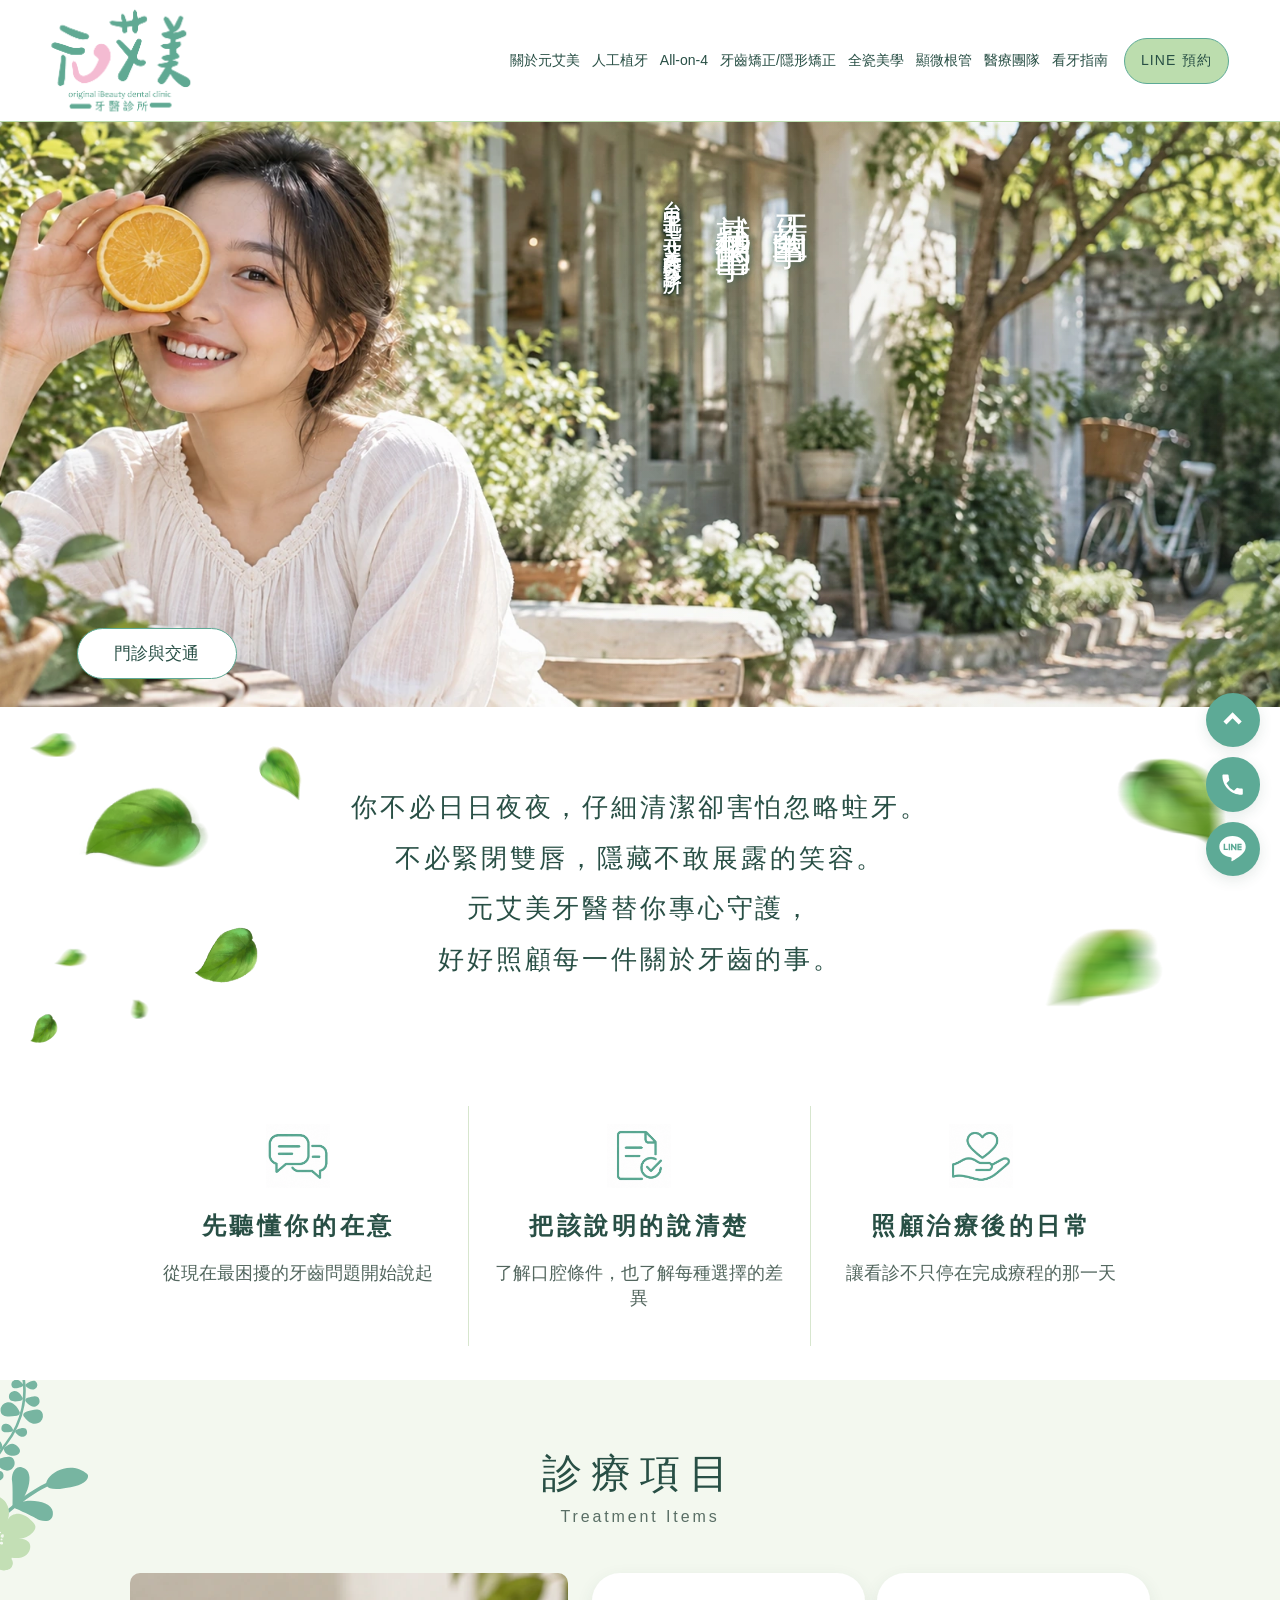
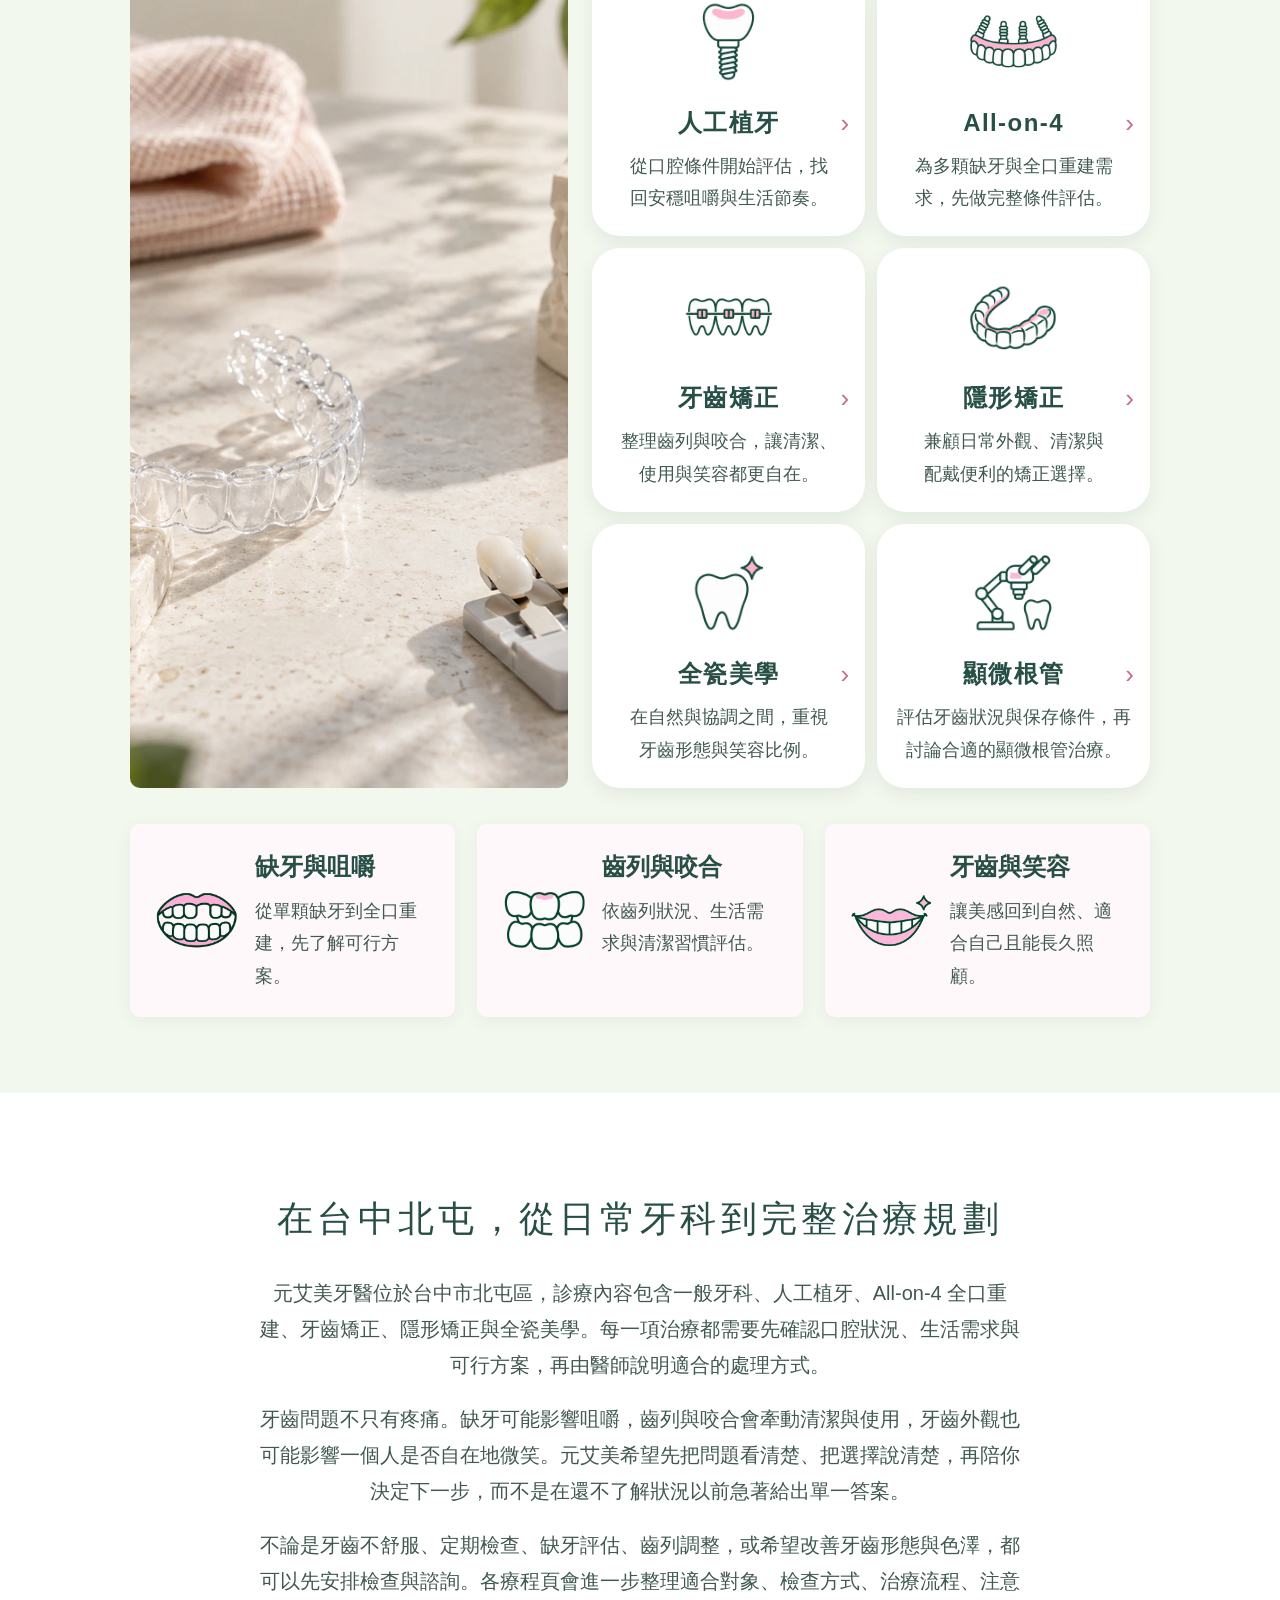
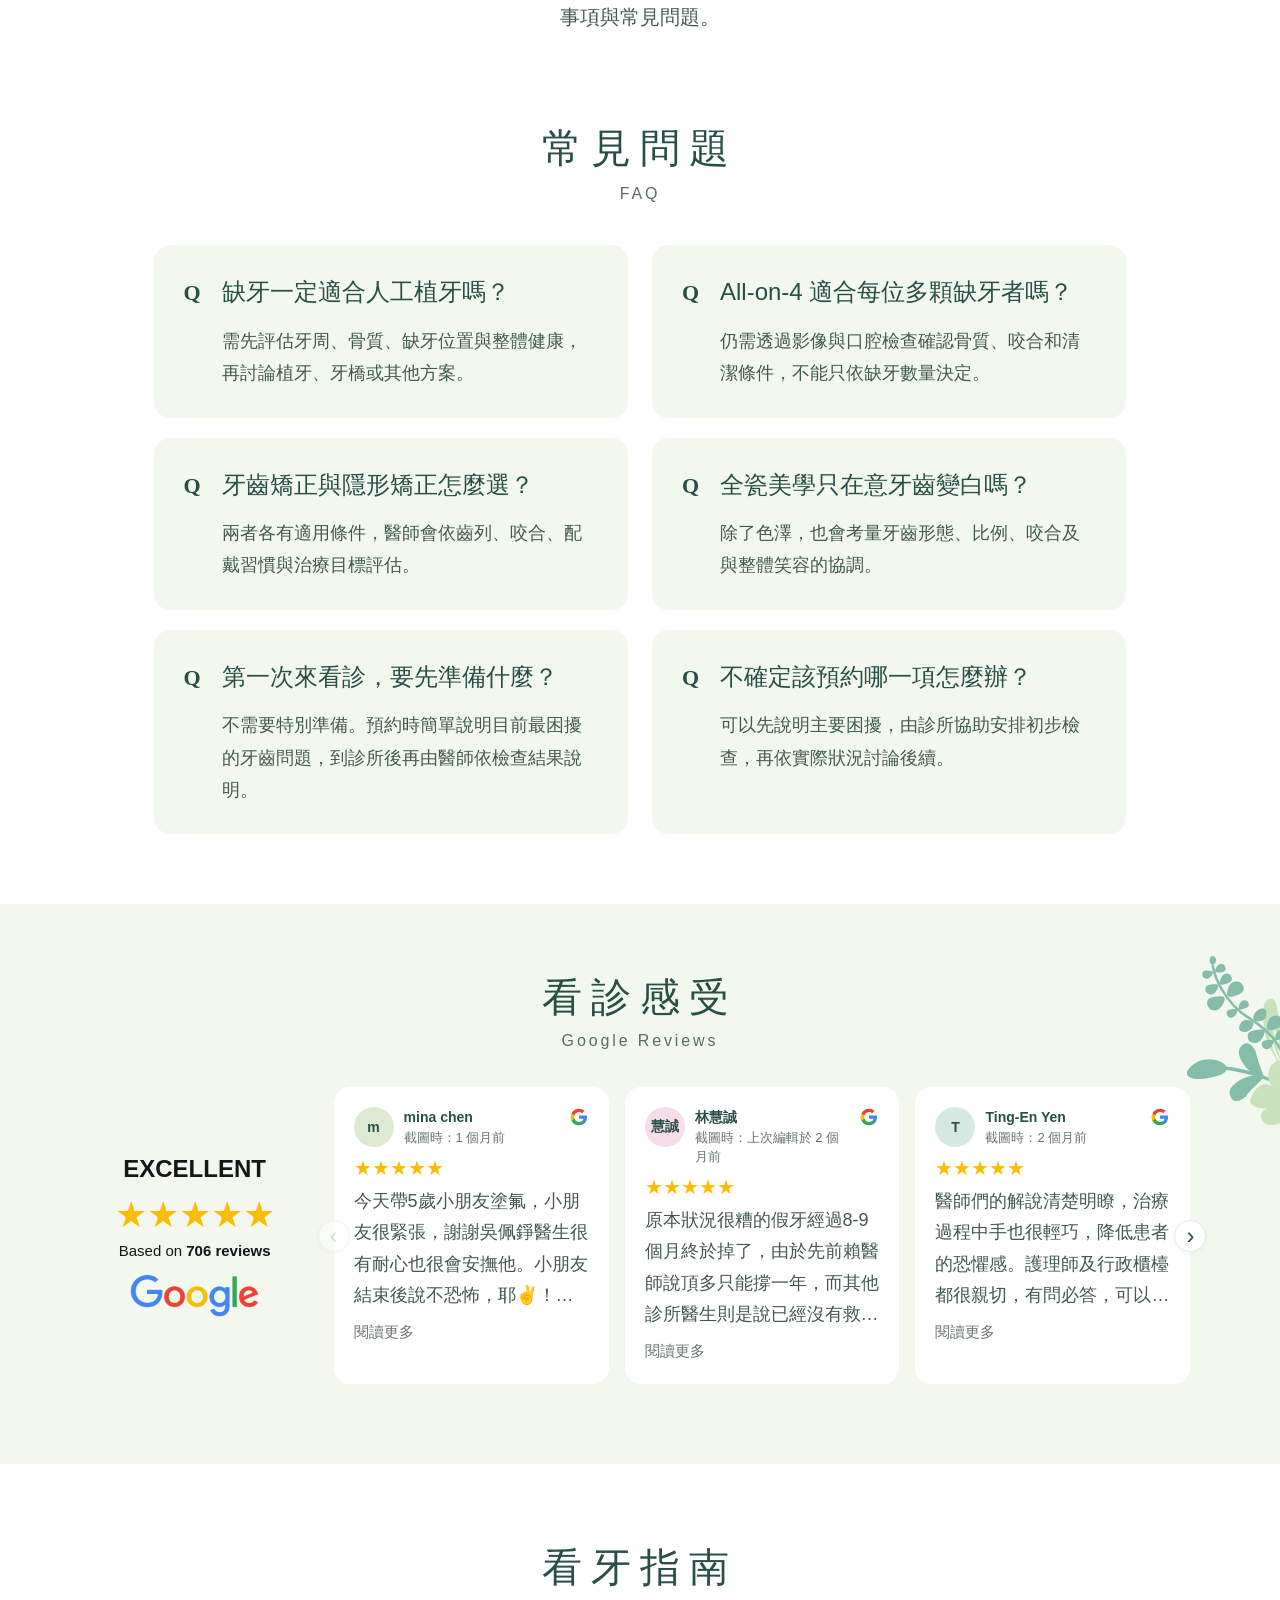
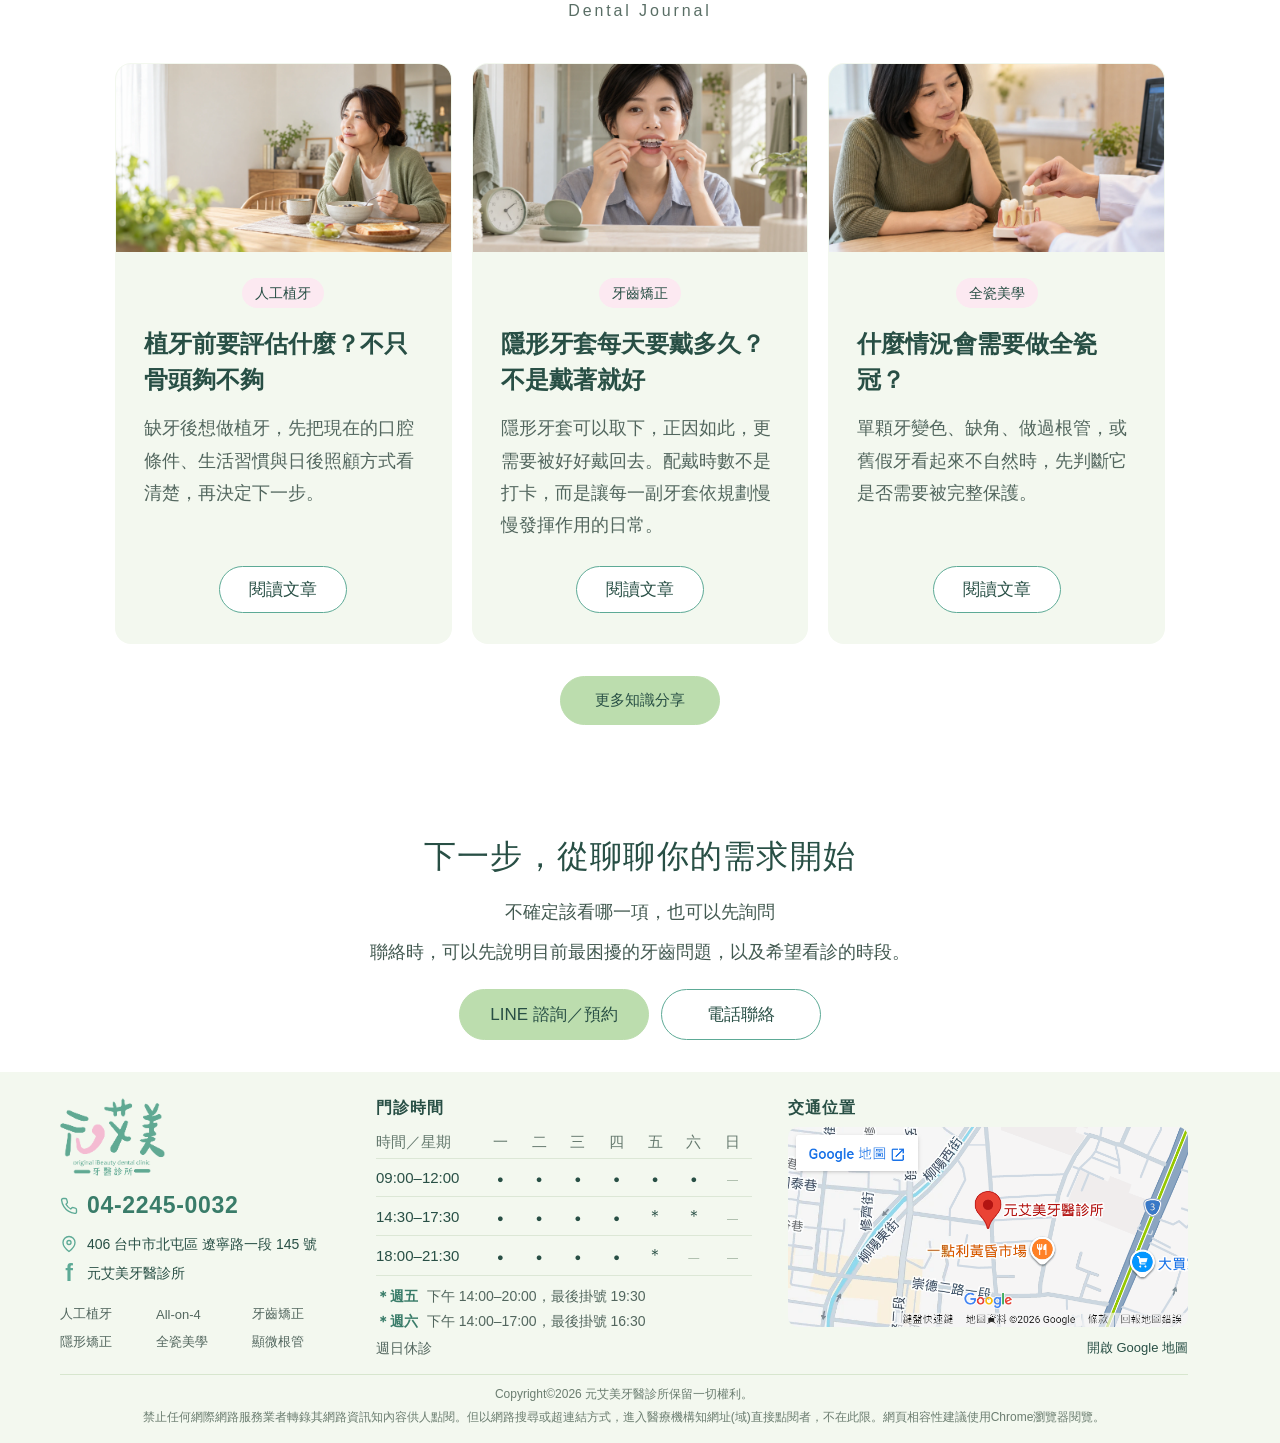
==== commit 62a13ea5: "Unify footers, card typography, treatment banners and needs icons" ====
--- a/index.html
+++ b/index.html
@@ -5,7 +5,7 @@
 .reviews.reviews-preview .google-review-card { background:#fff; }
 #dental-journal { background:#fff; background-image:none; }
 #dental-journal .knowledge-grid > article { background:#f3f8ef; }
-</style><link rel="stylesheet" href="clinic-footer.css?v=7401679ae009"><meta name="robots" content="noindex,nofollow"><link rel="stylesheet" href="ux-preview.css?v=b8e881145dc8"><link rel="stylesheet" href="ux-motion.css?v=338545296c63"><style id="manual-review-design">/* 參考豐美晴悦的卡片資訊順序；保留元艾美底色、欄寬及手動精選內容。 */
+</style><link rel="stylesheet" href="clinic-footer.css?v=d8fbaef733c3"><meta name="robots" content="noindex,nofollow"><link rel="stylesheet" href="ux-preview.css?v=b8e881145dc8"><link rel="stylesheet" href="ux-motion.css?v=338545296c63"><style id="manual-review-design">/* 參考豐美晴悦的卡片資訊順序；保留元艾美底色、欄寬及手動精選內容。 */
 .reviews-preview .review-slider { position:relative; }
 .reviews-preview .google-review-track { scrollbar-width:none; padding-bottom:0; }
 .reviews-preview .google-review-track::-webkit-scrollbar { display:none; }
@@ -35,7 +35,7 @@
  .reviews-preview .review-body { font-size:15px; }
 }
 </style><style id="knowledge-home-entry">#dental-journal .knowledge-more { display:flex; justify-content:center; margin-top:32px; position:relative; z-index:1; }
-@media(max-width:767px) { #dental-journal .knowledge-more { margin-top:26px; } }</style><link rel="stylesheet" href="knowledge-buttons.css?v=727f29ca28c6"><link rel="stylesheet" href="home-booking.css?v=3daee7c56694"><link rel="stylesheet" href="knowledge-system.css?v=e5df2532919c"><link rel="stylesheet" href="home-knowledge.css?v=2246b5c28389"><link rel="stylesheet" href="home-hero.css?v=8a9aced0cf74"><link rel="stylesheet" href="responsive-refinement.css?v=bc23615ad927"><link rel="stylesheet" href="intro-leaf-motion.css?v=4fa5181b9734"><link rel="stylesheet" href="image-notices.css?v=35aa461f251e"><link rel="stylesheet" href="mobile-priority.css?v=f165a10632b8"><link rel="stylesheet" href="home-reading-comfort.css?v=b52676a3b1d7"></head><body><a class="ux-skip" href="#main-content">跳到主要內容</a>
+@media(max-width:767px) { #dental-journal .knowledge-more { margin-top:26px; } }</style><link rel="stylesheet" href="knowledge-buttons.css?v=727f29ca28c6"><link rel="stylesheet" href="home-booking.css?v=3daee7c56694"><link rel="stylesheet" href="knowledge-system.css?v=d3c7f2cf207f"><link rel="stylesheet" href="home-knowledge.css?v=038fa6a36e07"><link rel="stylesheet" href="home-hero.css?v=8a9aced0cf74"><link rel="stylesheet" href="responsive-refinement.css?v=e0b9593ede8f"><link rel="stylesheet" href="intro-leaf-motion.css?v=4fa5181b9734"><link rel="stylesheet" href="image-notices.css?v=35aa461f251e"><link rel="stylesheet" href="mobile-priority.css?v=f165a10632b8"><link rel="stylesheet" href="home-reading-comfort.css?v=bf2cff777730"></head><body><a class="ux-skip" href="#main-content">跳到主要內容</a>
 <header class="nav site-header">
   <a class="site-header-logo" href="index.html" aria-label="元艾美牙醫診所首頁"><img src="yuan-aimei-v2-assets/clinic-wordmark.svg" alt="元艾美牙醫診所"></a>
   <button class="header-menu-toggle" type="button" aria-controls="primary-navigation" aria-expanded="false" aria-label="開啟選單"><svg viewBox="0 0 24 24" fill="none" stroke="currentColor" stroke-width="1.8" stroke-linecap="round" aria-hidden="true"><path d="M4 6h16M4 12h16M4 18h16"/></svg></button>
@@ -66,11 +66,11 @@
       <a class="cf-clinic-contact-link" href="https://www.facebook.com/ibeauty347/" target="_blank" rel="noopener noreferrer"><span class="cf-contact-icon cf-contact-facebook" aria-hidden="true">f</span><span><small>Facebook</small><span>元艾美牙醫診所</span></span></a>
     </div></div><details class="cf-footer-treatment-nav" open><summary>診療項目</summary><nav aria-label="診療項目"><ul><li><a href="implant.html"><span class="cf-contact-nav-label">人工植牙</span></a></li><li><a href="all-on-4.html"><span class="cf-contact-nav-label">All-on-4</span></a></li><li><a href="orthodontics.html"><span class="cf-contact-nav-label">牙齒矯正</span></a></li><li><a href="orthodontics.html#invisalign"><span class="cf-contact-nav-label">隱形矯正</span></a></li><li><a href="ceramic-dsd.html"><span class="cf-contact-nav-label">全瓷美學</span></a></li><li><a href="microscopic-endodontics.html"><span class="cf-contact-nav-label">顯微根管</span></a></li></ul></nav></details></section><div class="cf-clinic-hours" id="clinic-hours" aria-labelledby="hours-heading">
       <h3 id="hours-heading">門診時間</h3>
-      <div class="cf-hours-scroll" tabindex="0" aria-label="門診時間表，可左右捲動"><table class="cf-hours-table" aria-label="每週門診時間" aria-describedby="hours-note"><thead><tr><th scope="col">時間／星期</th><th scope="col">一</th><th scope="col">二</th><th scope="col">三</th><th scope="col">四</th><th scope="col">五</th><th scope="col">六</th><th scope="col">日</th></tr></thead><tbody><tr><th scope="row">09:00–12:00</th><td><span aria-label="看診">●</span></td><td><span aria-label="看診">●</span></td><td><span aria-label="看診">●</span></td><td><span aria-label="看診">●</span></td><td><span aria-label="看診">●</span></td><td><span aria-label="看診">●</span></td><td class="cf-hours-closed"><span aria-label="休診">—</span></td></tr><tr><th scope="row">14:30–17:30</th><td><span aria-label="看診">●</span></td><td><span aria-label="看診">●</span></td><td><span aria-label="看診">●</span></td><td><span aria-label="看診">●</span></td><td><span class="cf-hours-special" aria-label="依下方特殊時段看診">＊</span></td><td><span class="cf-hours-special" aria-label="依下方特殊時段看診">＊</span></td><td class="cf-hours-closed"><span aria-label="休診">—</span></td></tr><tr><th scope="row">18:00–21:30</th><td><span aria-label="看診">●</span></td><td><span aria-label="看診">●</span></td><td><span aria-label="看診">●</span></td><td><span aria-label="看診">●</span></td><td><span class="cf-hours-special" aria-label="依下方特殊時段看診">＊</span></td><td class="cf-hours-closed"><span aria-label="休診">—</span></td><td class="cf-hours-closed"><span aria-label="休診">—</span></td></tr></tbody></table></div><p class="cf-hours-scroll-hint">向左右滑動查看完整門診表</p>
+      <table class="cf-hours-table" aria-label="每週門診時間" aria-describedby="hours-note"><thead><tr><th scope="col">時間／星期</th><th scope="col">一</th><th scope="col">二</th><th scope="col">三</th><th scope="col">四</th><th scope="col">五</th><th scope="col">六</th><th scope="col">日</th></tr></thead><tbody><tr><th scope="row">09:00–12:00</th><td><span aria-label="看診">●</span></td><td><span aria-label="看診">●</span></td><td><span aria-label="看診">●</span></td><td><span aria-label="看診">●</span></td><td><span aria-label="看診">●</span></td><td><span aria-label="看診">●</span></td><td class="cf-hours-closed"><span aria-label="休診">—</span></td></tr><tr><th scope="row">14:30–17:30</th><td><span aria-label="看診">●</span></td><td><span aria-label="看診">●</span></td><td><span aria-label="看診">●</span></td><td><span aria-label="看診">●</span></td><td><span class="cf-hours-special" aria-label="依下方特殊時段看診">＊</span></td><td><span class="cf-hours-special" aria-label="依下方特殊時段看診">＊</span></td><td class="cf-hours-closed"><span aria-label="休診">—</span></td></tr><tr><th scope="row">18:00–21:30</th><td><span aria-label="看診">●</span></td><td><span aria-label="看診">●</span></td><td><span aria-label="看診">●</span></td><td><span aria-label="看診">●</span></td><td><span class="cf-hours-special" aria-label="依下方特殊時段看診">＊</span></td><td class="cf-hours-closed"><span aria-label="休診">—</span></td><td class="cf-hours-closed"><span aria-label="休診">—</span></td></tr></tbody></table>
       <div class="cf-hours-notes" id="hours-note"><p><strong>＊週五</strong><span class="cf-hours-session"> 下午 </span><span class="cf-hours-period">14:00–20:00</span><span class="cf-hours-separator">，</span><span class="cf-hours-registration">最後掛號 19:30</span></p><p><strong>＊週六</strong><span class="cf-hours-session"> 下午 </span><span class="cf-hours-period">14:00–17:00</span><span class="cf-hours-separator">，</span><span class="cf-hours-registration">最後掛號 16:30</span></p><p class="cf-hours-sunday">週日休診</p></div>
     </div><section class="cf-footer-location"><h3>交通位置</h3><figure class="cf-clinic-map">
     <a class="cf-clinic-map-image" href="https://goo.gl/maps/HnQeZLzpzb6wZsRm8" target="_blank" rel="noopener noreferrer" aria-label="在 Google 地圖開啟元艾美牙醫診所位置（另開視窗）"><picture><source media="(max-width: 767px)" srcset="yuan-aimei-v2-assets/clinic-google-map-wide-mobile.png" width="780" height="390"><img src="yuan-aimei-v2-assets/clinic-google-map-wide-desktop-web-20261029.webp" alt="元艾美牙醫診所 Google 地圖截圖，位於台中市北屯區遼寧路一段 145 號" width="1520" height="760" loading="eager"></picture></a>
-    <figcaption><a href="https://goo.gl/maps/HnQeZLzpzb6wZsRm8" target="_blank" rel="noopener noreferrer">開啟 Google 地圖 <span aria-hidden="true">↗</span></a></figcaption>
+    <figcaption><a href="https://goo.gl/maps/HnQeZLzpzb6wZsRm8" target="_blank" rel="noopener noreferrer">開啟 Google 地圖</a></figcaption>
     </figure></section></div>
 <div class="cf-clinic-legal-footer"><p class="cf-clinic-copyright">Copyright©2026 元艾美牙醫診所保留一切權利。</p><details class="cf-legal-details" open><summary>網站聲明</summary><p class="cf-clinic-legal-notice">禁止任何網際網路服務業者轉錄其網路資訊知內容供人點閱。但以網路搜尋或超連結方式，進入醫療機構知網址(域)直接點閱者，不在此限。網頁相容性建議使用Chrome瀏覽器閱覽。</p></details></div>
 </div></footer>
--- a/clinic-footer.css
+++ b/clinic-footer.css
@@ -43,7 +43,8 @@
 #clinic-footer .cf-clinic-legal-footer{border-top:1px solid #d7e6ce;margin-top:12px;padding-top:9px;text-align:center;color:#6b7d70;font-size:12px;line-height:1.7}
 #clinic-footer .cf-clinic-legal-footer p{margin:0}
 #clinic-footer .cf-clinic-copyright{font-size:12px;margin-bottom:3px!important}
-@media(min-width:1200px){#clinic-footer .cf-footer-main{align-items:stretch;grid-template-columns:280px minmax(0,1fr) 350px}
+/* 交通欄加寬，讓原始 2:1 地圖等比例增高；三欄共享自然高度。 */
+@media(min-width:1200px){#clinic-footer .cf-footer-main{align-items:stretch;grid-template-columns:280px minmax(0,1fr) 400px}
 #clinic-footer .cf-clinic-hours{display:flex;flex-direction:column}
 #clinic-footer .cf-clinic-hours h3{margin:0 0 8px}
 #clinic-footer .cf-clinic-hours .cf-hours-table{flex:1}
--- a/knowledge-system.css
+++ b/knowledge-system.css
@@ -2,6 +2,7 @@
 /* 閱讀操作是整張卡片連結的一部分，避免巢狀按鈕與重複鍵盤停駐。 */
 .knowledge-page #cards .read-label {
   display:inline-flex; align-items:center; justify-content:center;
+  align-self:center;
   min-width:128px; min-height:44px; margin-top:auto; padding:10px 22px;
   border:1px solid #5daa96; border-radius:50px; background:#fff; color:#284f45;
   font-size:15px; font-weight:400; line-height:1.5; text-decoration:none;
@@ -36,18 +37,19 @@
 }
 #dental-journal .knowledge-grid article h3,
 .knowledge-page #cards .card h4 {
-  color:#284f45; font-size:23px; font-weight:600; line-height:1.5; text-wrap:balance;
-  letter-spacing:normal; margin:18px 0 14px;
+  color:#284f45; font-size:23px; font-weight:600; line-height:1.5; text-wrap:wrap;
+  inline-size:min(100%, 280px); letter-spacing:normal; margin:18px auto 14px;
 }
 #dental-journal .knowledge-grid article p,
 .knowledge-page #cards .card p {
-  color:#52665e; font-size:18px; font-weight:400; line-height:1.8; text-wrap:balance;
-  letter-spacing:normal; margin:0 0 24px;
+  color:#52665e; font-size:18px; font-weight:400; line-height:1.8; text-wrap:wrap;
+  inline-size:min(100%, 280px); letter-spacing:normal; margin:0 auto 24px;
 }
 @media(max-width:767px){.knowledge-page #cards .card h4{font-size:21px}.knowledge-page #cards .card p{font-size:17px}}
 #dental-journal .knowledge-grid article small,
 .knowledge-page #cards .tag {
   display:inline-block; padding:4px 13px; border-radius:50px;
+  align-self:center;
   color:#284f45; background:#fce9f1; font-size:14px; font-weight:400;
   line-height:1.6; letter-spacing:normal;
 }
--- a/home-knowledge.css
+++ b/home-knowledge.css
@@ -17,6 +17,9 @@
   border-radius:50px; background:#fff; color:#284f45;
   font-size:15px; font-weight:400; line-height:1.5; transition:background .18s,color .18s;
 }
+/* 標籤與操作維持內容寬度；文字欄寬及換行統一由 knowledge-system.css 管理。 */
+#dental-journal .home-knowledge-link > small,
+#dental-journal .home-knowledge-read { align-self:center; }
 #dental-journal .home-knowledge-link:focus-visible { outline:2px solid #284f45; outline-offset:4px; border-color:#5daa96; }
 #dental-journal .home-knowledge-link:focus-visible .home-knowledge-read,
 #dental-journal .home-knowledge-link:active .home-knowledge-read { background:#284f45; border-color:#284f45; color:#fff; }
--- a/responsive-refinement.css
+++ b/responsive-refinement.css
@@ -11,6 +11,8 @@
 /* 植物原本被左右窄帶切成直線；所有尺寸取消內側裁切，
    最外層仍限制在頁面內，保留自然從頁緣延伸的構圖。 */
 [data-botanical]:not([data-botanical="intro"]) .botanical-rail { overflow: visible; }
+
+/* 卡片欄寬由各元件原有樣式管理，避免將三欄限寬誤套雙欄／整欄卡。 */
 
 @media (max-width: 1100px) {
   /* 與桌機使用同一字型與字重；字級仍依手機／平板層級。
@@ -53,7 +55,6 @@
   .team-page .doctor-layout { width: auto; max-width: calc(100% - 112px); margin-inline: auto; }
 
   #dental-journal .knowledge-grid { align-items: stretch; }
-  #dental-journal .home-knowledge-link h3 { text-wrap: balance; }
 
   /* 常用操作增加實際觸控範圍，沿用既有圖示與按鈕外觀。 */
   .reviews-preview :is(.review-previous, .review-next) { width: 44px; height: 44px; }
@@ -100,7 +101,7 @@
   .team-page .team-container { width: auto; margin-inline: 48px; }
   .team-page .team-booking { padding-inline: 48px; }
   .team-page .doctor-qualifications li { text-wrap: balance; }
-  .treatment-page :is(.card h3, .notice h3, .copy h3) { text-wrap: balance; }
+  .treatment-page .copy h3 { text-wrap: balance; }
   /* 保持中文療程名稱完整，空間不足時在中英文之間換行。 */
   #invisalign { word-break: keep-all; overflow-wrap: normal; }
   #clinic-footer .cf-footer-treatment-nav > summary { min-height: 44px; }
--- a/home-reading-comfort.css
+++ b/home-reading-comfort.css
@@ -8,8 +8,6 @@
 }
 
 /* 保留原有中文字體與品牌色，讓文字層級由尺寸、字重和行高決定。 */
-body:has(#about-clinic) .site-header .site-header-links { font-size: 1.0625rem; font-weight: 500; }
-body:has(#about-clinic) .site-header .header-book { font-size: 1.0625rem; font-weight: 500; }
 body:has(#about-clinic) .ux-button,
 body:has(#about-clinic) #home-booking .ux-button { font-size: 1.0625rem; font-weight: 500; line-height: 1.5; }
 body:has(#about-clinic) .ux-hero-actions .ux-button { min-height: 48px; }
@@ -18,7 +16,9 @@
 body:has(#about-clinic) .section-title p { font-size: 1rem; }
 body:has(#about-clinic) .intro p { max-width: 50rem; margin-inline: auto; }
 body:has(#about-clinic) .need-copy b { font-size: var(--home-card-title); font-weight: 600; }
-body:has(#about-clinic) .need-copy p { font-size: var(--home-support); line-height: var(--home-body-leading); color: #425950; text-wrap: balance; }
+/* 同組卡片標題齊頭；取消平均分行，避免短行擠在文字欄左側。 */
+body:has(#about-clinic) .need-copy { align-self: flex-start; }
+body:has(#about-clinic) .need-copy p { font-size: var(--home-support); line-height: var(--home-body-leading); color: #425950; text-wrap: wrap; }
 body:has(#about-clinic) .treat b { font-size: var(--home-card-title); font-weight: 600; }
 body:has(#about-clinic) .treat .treat-description { font-size: var(--home-support); line-height: var(--home-body-leading); color: #425950; text-wrap: balance; }
 body:has(#about-clinic) .seo-copy h2 { font-size: 2.25rem; line-height: 1.45; }
@@ -34,23 +34,6 @@
 body:has(#about-clinic) #home-booking h2 { font-size: 2rem; }
 body:has(#about-clinic) #home-booking .ux-booking-description { font-size: var(--home-support); line-height: var(--home-body-leading); color: #425950; }
 
-/* 門診資訊比一般頁尾連結重要：維持原時段與表格語意，只調可讀尺寸。 */
-body:has(#about-clinic) #clinic-footer .cf-clinic-contact-link:not(.cf-clinic-phone),
-body:has(#about-clinic) #clinic-footer .cf-hours-table,
-body:has(#about-clinic) #clinic-footer .cf-hours-notes,
-body:has(#about-clinic) #clinic-footer .cf-hours-sunday { font-size: 1rem; line-height: 1.7; }
-/* 地址沿既有兩段資料自然拆行，避免桌機窄資訊欄只剩「號」。 */
-body:has(#about-clinic) #clinic-footer .cf-address-part { display: block; }
-body:has(#about-clinic) #clinic-footer .cf-hours-table th,
-body:has(#about-clinic) #clinic-footer .cf-hours-table td { padding-inline: 2px; }
-body:has(#about-clinic) #clinic-footer .cf-hours-registration { font-size: 1rem; line-height: 1.7; }
-body:has(#about-clinic) #clinic-footer .cf-clinic-legal-footer { color: #425950; }
-body:has(#about-clinic) #clinic-footer .cf-clinic-copyright,
-body:has(#about-clinic) #clinic-footer .cf-clinic-legal-notice { font-size: .875rem; line-height: 1.7; }
-body:has(#about-clinic) #clinic-footer .cf-hours-scroll { max-width: 100%; overflow-x: auto; }
-body:has(#about-clinic) #clinic-footer .cf-hours-scroll:focus-visible { outline: 2px solid #284f45; outline-offset: 2px; }
-body:has(#about-clinic) #clinic-footer .cf-hours-scroll-hint { display: none; }
-
 @media (min-width: 1101px) {
   /* 桌機作為本版主要審稿尺寸：放大標題層級，並替 18px 卡片說明增加實際欄寬。 */
   body:has(#about-clinic) { --home-title: 2.5rem; --home-card-title: 1.5rem; }
@@ -58,24 +41,8 @@
   body:has(#about-clinic) .treat-flow { grid-template-columns: minmax(0, .88fr) minmax(0, 1.12fr); }
 }
 
-/* 導覽字變大後，提早使用原有選單互動，避免 1101–1299px 擠壓預約鈕。 */
-@media (min-width: 1101px) and (max-width: 1299px) {
-  body:has(#about-clinic) .nav.site-header { height: auto; min-height: 100px; padding: 8px 4vw; flex-wrap: wrap; }
-  body:has(#about-clinic) .site-header .site-header-logo { margin-right: auto; }
-  body:has(#about-clinic) .site-header .site-header-logo img { width: 128px; }
-  body:has(#about-clinic) .site-header[data-nav-ready] .header-menu-toggle { display: inline-flex; order: 2; align-items: center; justify-content: center; width: 44px; height: 44px; padding: 10px; border: 1px solid #bcddae; border-radius: 12px; background: #fff; color: #284f45; cursor: pointer; }
-  body:has(#about-clinic) .site-header .header-book { order: 1; }
-  body:has(#about-clinic) .site-header .site-header-links { order: 4; display: grid; grid-template-columns: repeat(3, minmax(0, 1fr)); flex: 1 1 100%; gap: 4px 16px; padding-top: 12px; border-top: 1px solid #e5eddf; max-height: calc(100dvh - 140px); overflow-y: auto; }
-  body:has(#about-clinic) .site-header[data-nav-ready]:not([data-menu-open]) .site-header-links { display: none; }
-}
-
 @media (max-width: 767px) {
   body:has(#about-clinic) { --home-title: 2rem; --home-card-title: 1.25rem; --home-body: 1.125rem; --home-support: 1.0625rem; }
-  /* 375px 以上可放入完整地址；320px 在兩個原有地址片段之間自然換行。 */
-  body:has(#about-clinic) #clinic-footer .cf-address-part { display: inline; white-space: nowrap; }
-  body:has(#about-clinic) .nav.site-header { min-height: 92px; }
-  body:has(#about-clinic) .site-header .header-book { font-size: 1rem; }
-  body:has(#about-clinic) .site-header .site-header-links { font-size: 1rem; }
   body:has(#about-clinic) .intro p { font-size: 1.125rem; line-height: 1.85; letter-spacing: .01em; }
   body:has(#about-clinic) .intro-word { white-space: nowrap; }
   body:has(#about-clinic) .treat-list { grid-template-columns: minmax(0, 1fr); }
@@ -89,9 +56,6 @@
   body:has(#about-clinic) #home-booking h2 { font-size: 1.875rem; }
   body:has(#about-clinic) .ux-hero-actions .ux-button,
   body:has(#about-clinic) #home-booking .ux-button { font-size: 1rem; min-height: 48px; }
-  body:has(#about-clinic) #clinic-footer .cf-hours-table th:first-child { width: 100px; }
-  body:has(#about-clinic) #clinic-footer .cf-hours-table th,
-  body:has(#about-clinic) #clinic-footer .cf-hours-table td { height: 39px; }
 }
 
 @media (max-width: 359px) {
@@ -99,7 +63,4 @@
   body:has(#about-clinic) #about-clinic { padding-inline: 28px; }
   body:has(#about-clinic) #about-clinic p { text-wrap: balance; }
   body:has(#about-clinic) .care-values p { text-wrap: balance; }
-  /* 320px 僅讓門診表局部橫移；附可見提示，地址及備註仍正常換行。 */
-  body:has(#about-clinic) #clinic-footer .cf-hours-table { min-width: 310px; }
-  body:has(#about-clinic) #clinic-footer .cf-hours-scroll-hint { display: block; margin: 3px 0 8px; font-size: .875rem; color: #425950; }
 }
